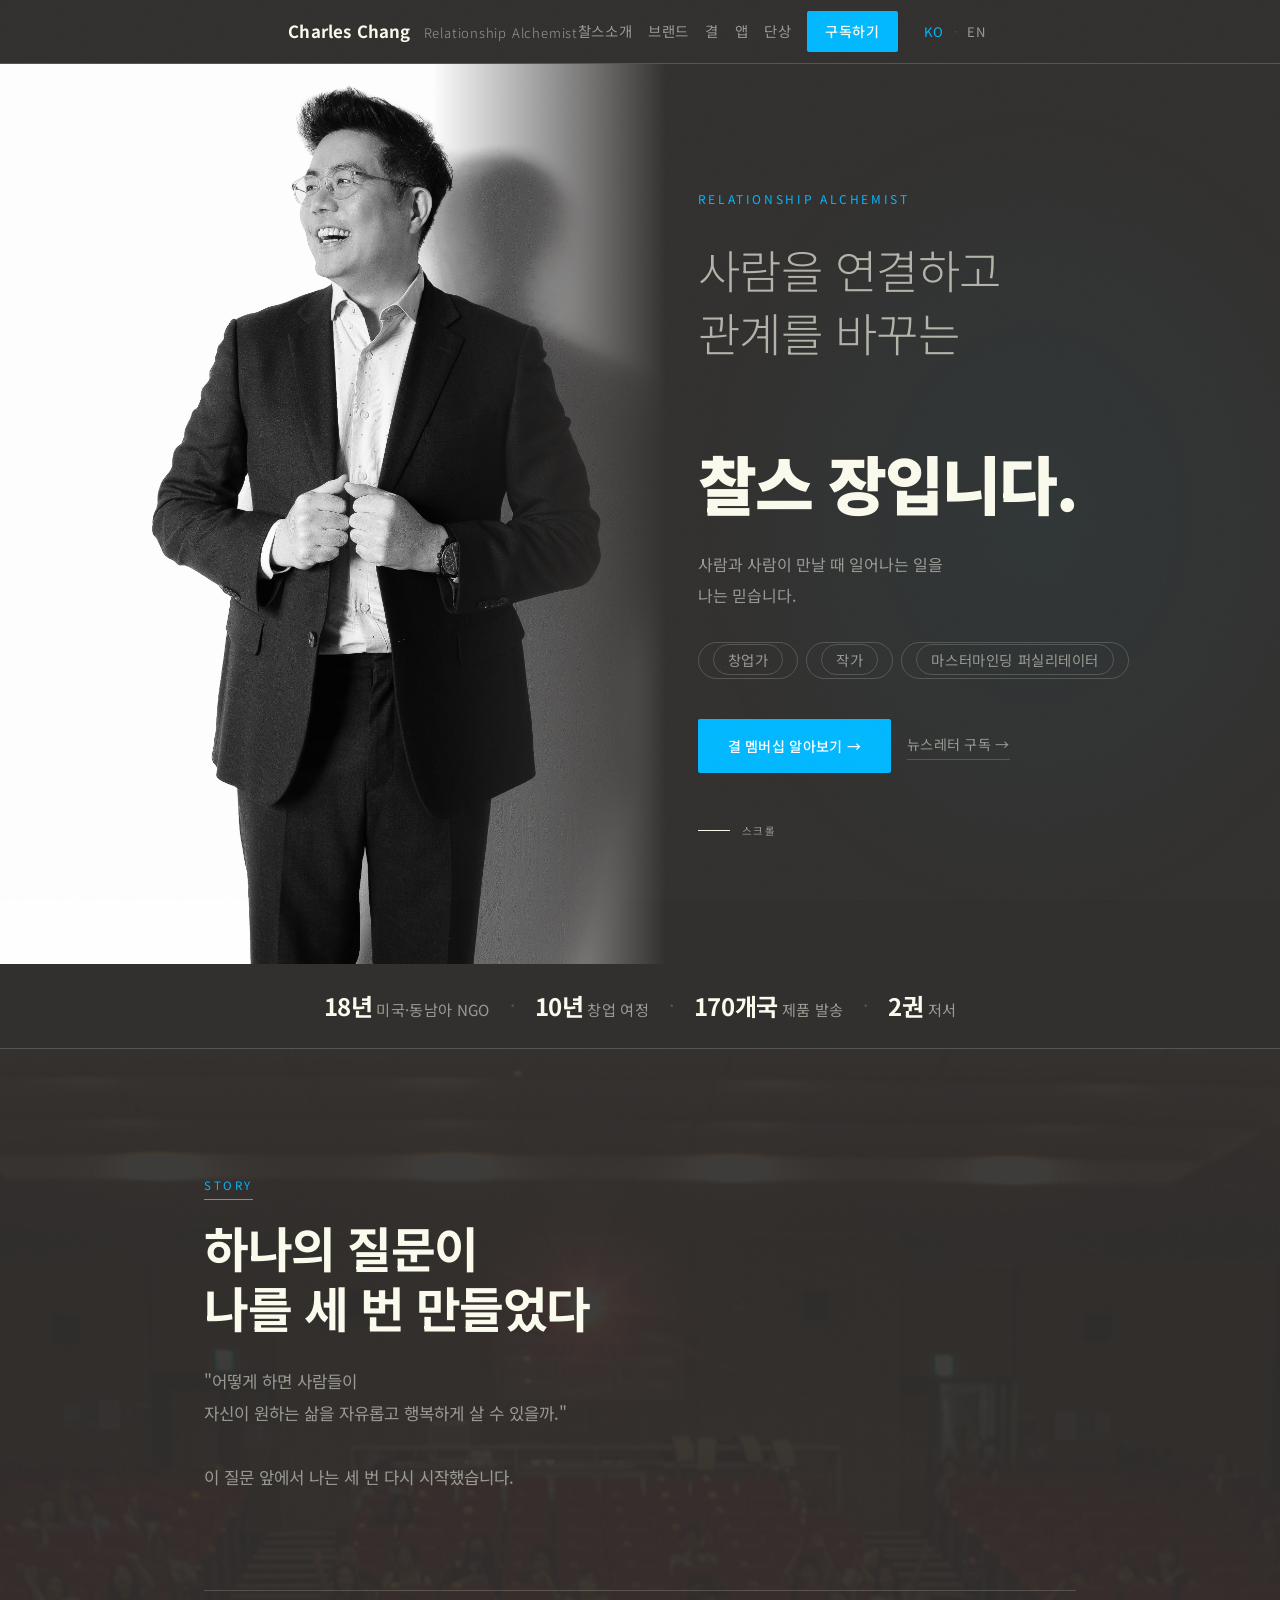
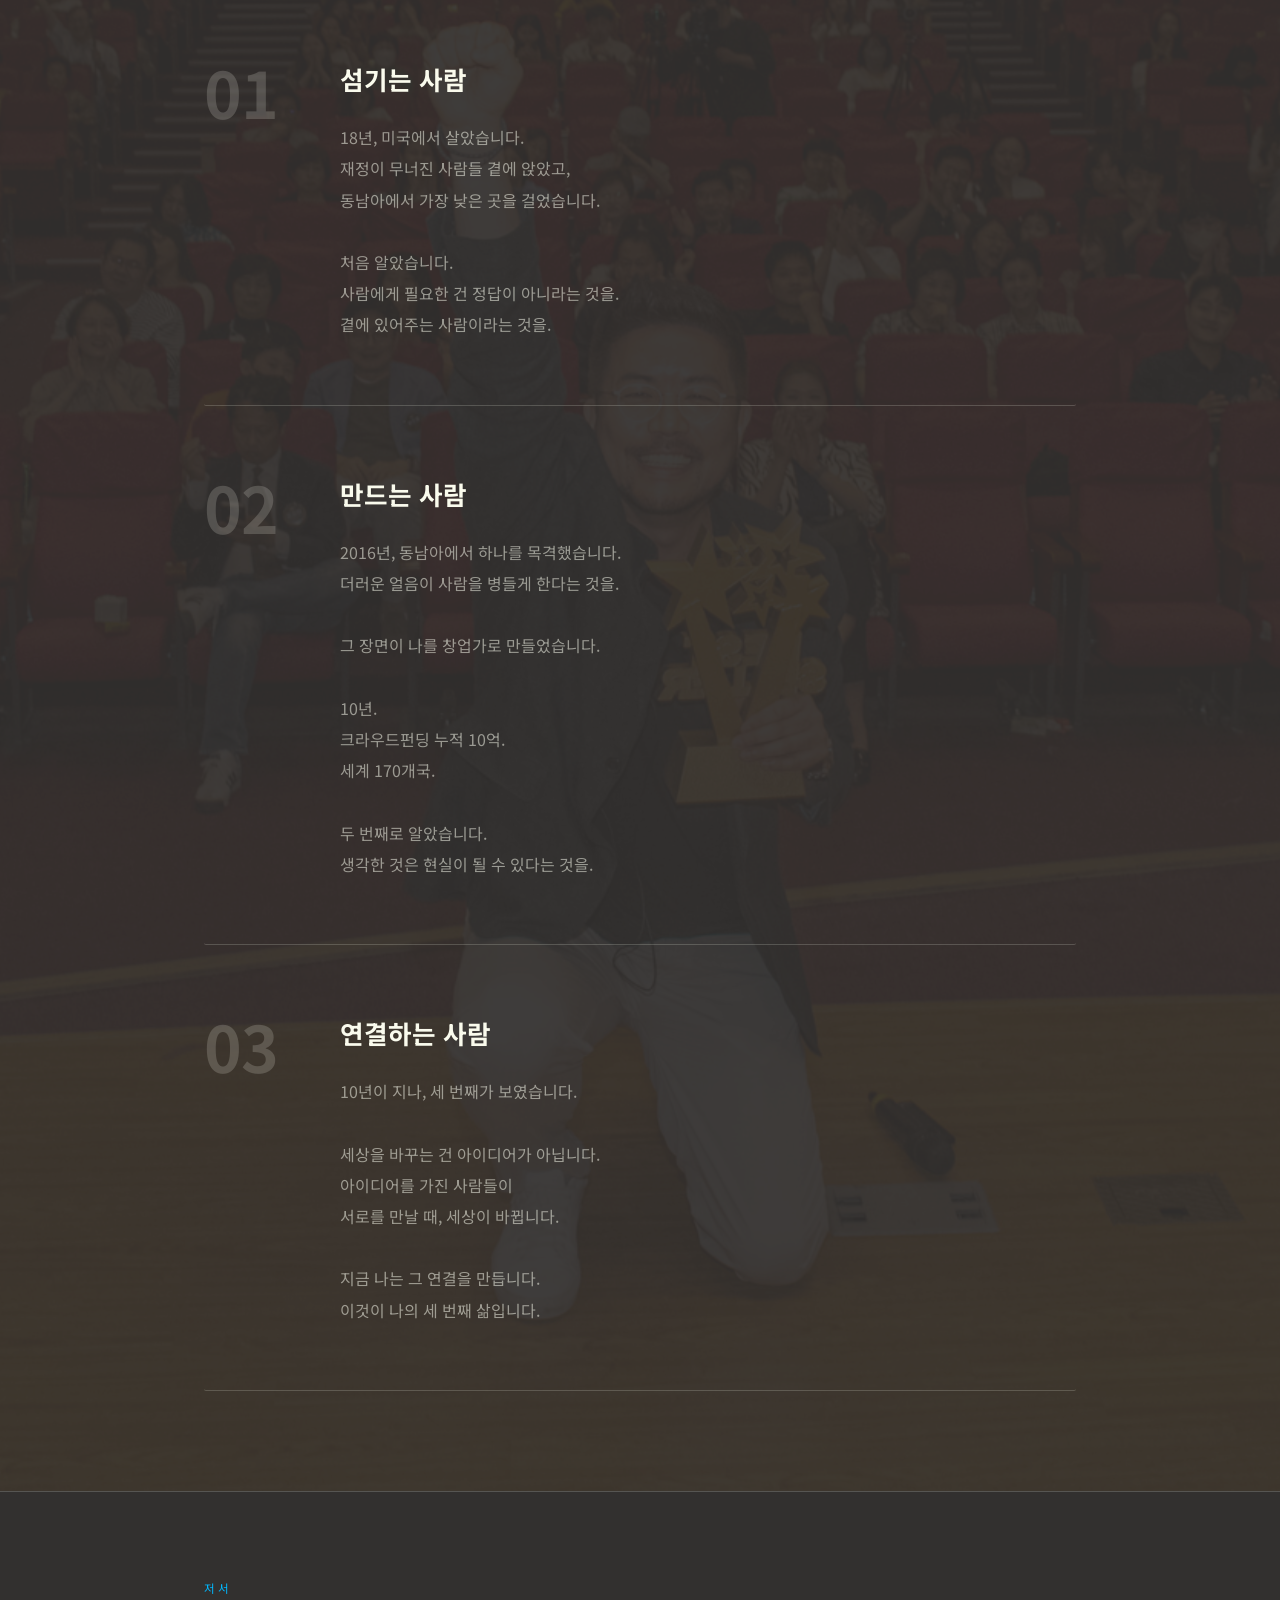
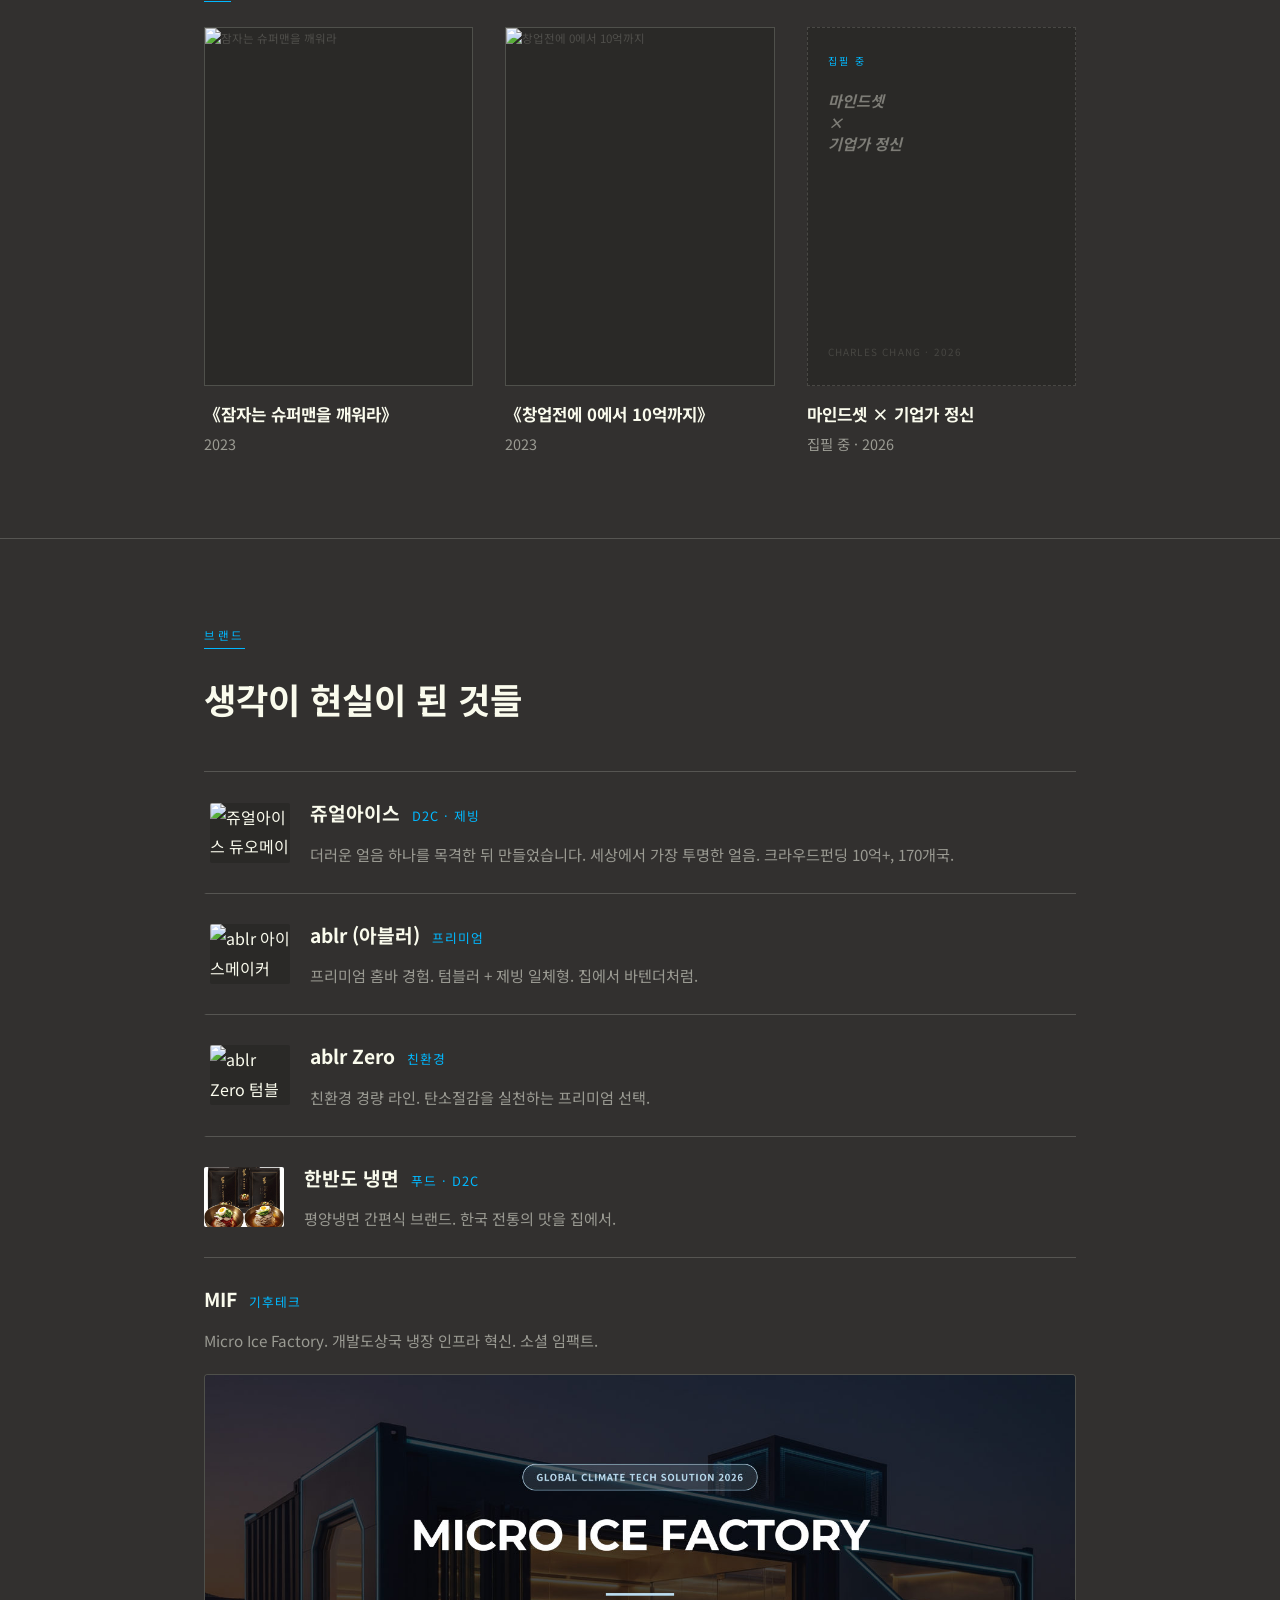
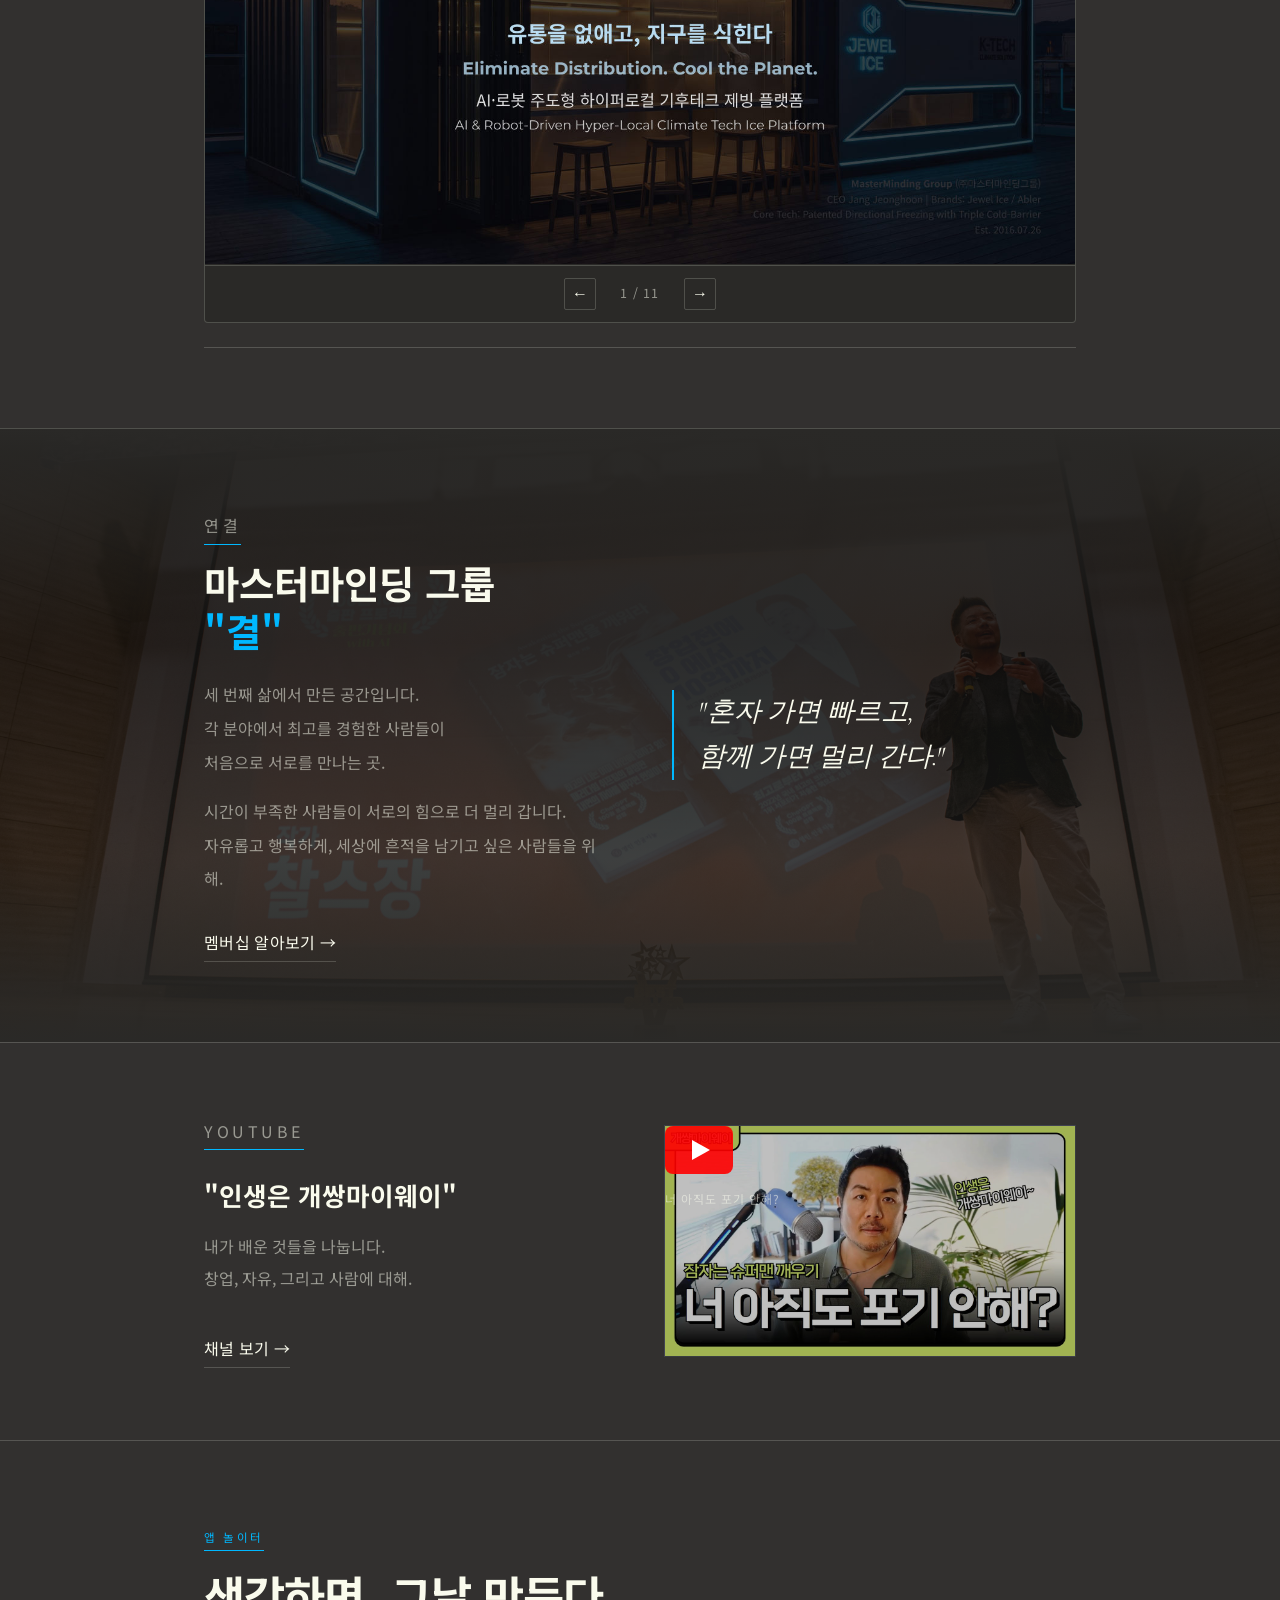
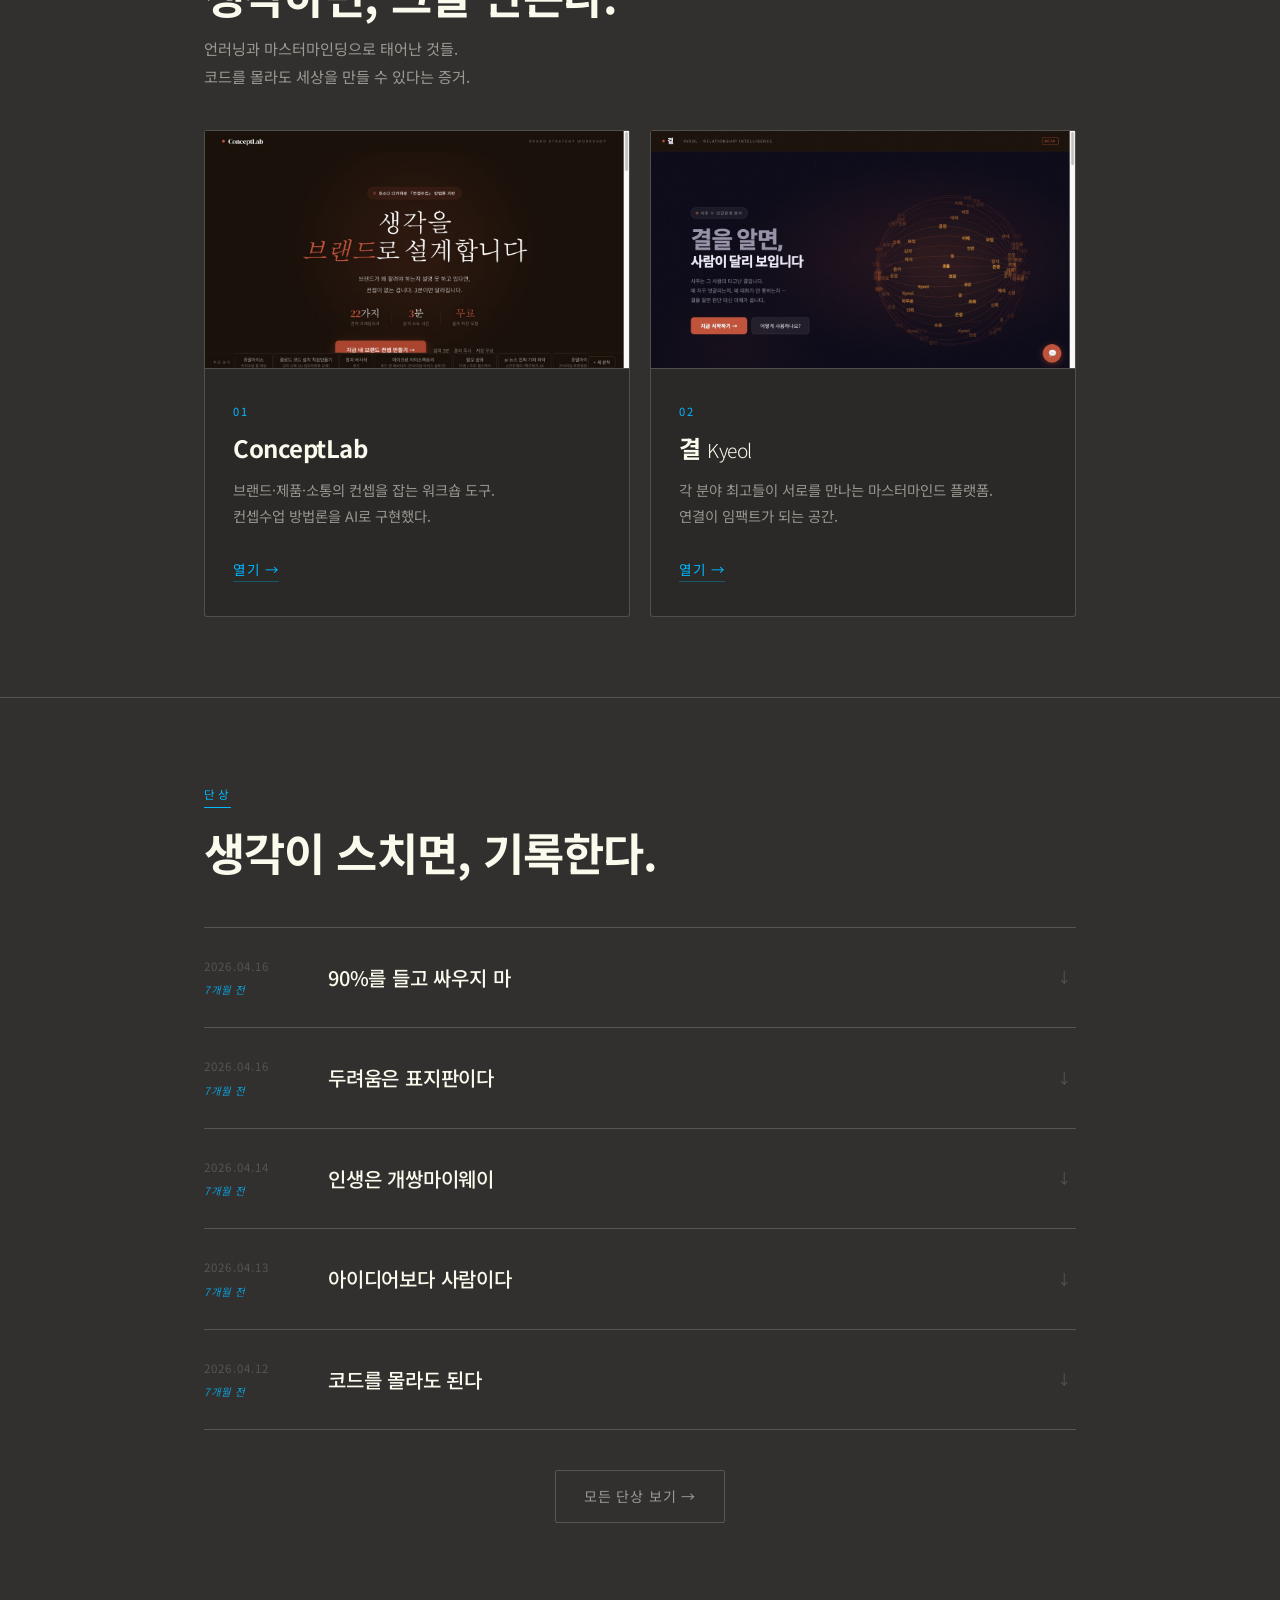
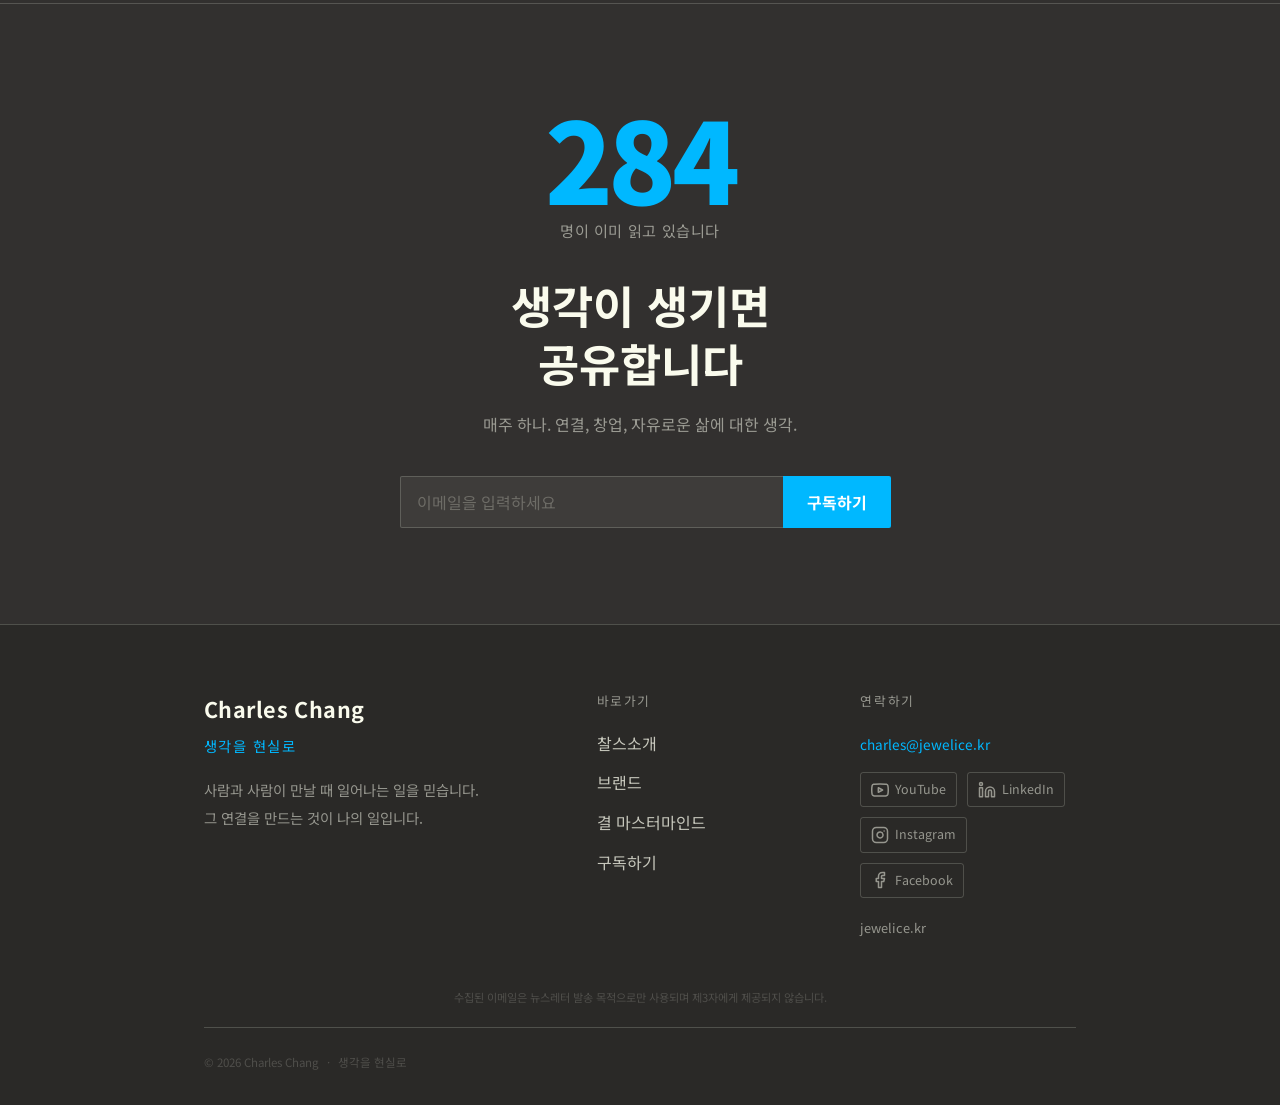
==== index.html @ 133b1e37 "YouTube 썸네일 + 284 카운터 강조 + Charles Chang 링크 확인 - YouTube 실제 썸네일 (너 아직도 포기 안해?) + 클릭 연결 - 284 구독자 수 섹" ====
<!DOCTYPE html>
<html lang="ko">
<head>
  <meta charset="UTF-8" />
  <meta name="viewport" content="width=device-width, initial-scale=1.0" />
  <title>Charles Chang — Relationship Alchemist</title>
  <meta name="description" content="최고를 경험한 사람들을 연결합니다. 그 연결이 세상을 바꾸는 임팩트가 됩니다." />
  <meta property="og:title" content="Charles Chang — Relationship Alchemist" />
  <meta property="og:description" content="최고를 경험한 사람들을 연결합니다. 그 연결이 세상을 바꾸는 임팩트가 됩니다." />
  <meta property="og:type" content="website" />
  <meta property="og:url" content="https://charles-page.onrender.com" />
  <meta property="og:image" content="https://charles-page.onrender.com/profile.jpg" />
  <meta name="twitter:card" content="summary_large_image" />
  <meta name="twitter:title" content="Charles Chang — Relationship Alchemist" />
  <meta name="twitter:description" content="최고를 경험한 사람들을 연결합니다. 그 연결이 세상을 바꾸는 임팩트가 됩니다." />
  <link rel="preconnect" href="https://fonts.googleapis.com" />
  <link rel="preconnect" href="https://fonts.gstatic.com" crossorigin />
  <link href="https://fonts.googleapis.com/css2?family=Noto+Sans+KR:wght@100;300;400;500;700;900&family=Cormorant+Garamond:ital,wght@0,300;0,400;0,600;1,300;1,400&display=swap" rel="stylesheet" />
  <link rel="stylesheet" href="style.css?v=23" />
</head>
<body>

<!-- HEADER -->
<header id="top">
  <div class="container">
    <a href="#top" class="site-name">Charles Chang <em>Relationship Alchemist</em></a>
    <nav>
      <a href="#about">찰스소개</a>
      <a href="#brands"><span class="ko">브랜드</span><span class="en">Brands</span></a>
      <a href="#mastermind"><span class="ko">결</span><span class="en">Gyul</span></a>
      <a href="#playground"><span class="ko">앱</span><span class="en">Apps</span></a>
      <a href="#thoughts"><span class="ko">단상</span><span class="en">Thoughts</span></a>
      <a href="#newsletter" class="nav-cta"><span class="ko">구독하기</span><span class="en">Subscribe</span></a>
    </nav>
    <div class="lang-toggle">
      <button class="lang-btn" onclick="setLang('ko')">KO</button>
      <span class="lang-sep">·</span>
      <button class="lang-btn" onclick="setLang('en')">EN</button>
    </div>
    <button class="nav-hamburger" id="navHamburger" aria-label="메뉴" onclick="toggleMobileNav()">
      <span></span><span></span><span></span>
    </button>
  </div>
</header>

<!-- MOBILE NAV -->
<div class="nav-mobile" id="navMobile">
  <a href="#about" onclick="closeMobileNav()"><span class="ko">찰스소개</span><span class="en">About</span></a>
  <a href="#brands" onclick="closeMobileNav()"><span class="ko">브랜드</span><span class="en">Brands</span></a>
  <a href="#mastermind" onclick="closeMobileNav()"><span class="ko">결 마스터마인드</span><span class="en">Gyul</span></a>
  <a href="#playground" onclick="closeMobileNav()"><span class="ko">앱</span><span class="en">Apps</span></a>
  <a href="#thoughts" onclick="closeMobileNav()"><span class="ko">단상</span><span class="en">Thoughts</span></a>
  <a href="#newsletter" onclick="closeMobileNav()" class="nav-mobile-cta"><span class="ko">뉴스레터 구독</span><span class="en">Subscribe</span></a>
</div>

<!-- HERO -->
<section id="hero">
  <div class="hero-inner">

    <div class="hero-photo">
      <img src="profile.jpg" alt="Charles Chang" onerror="this.style.display='none'" />
      <div class="photo-placeholder">
        <div class="monogram">CC</div>
        <span class="monogram-name">Charles Chang</span>
      </div>
    </div>

    <div class="hero-text">
      <div class="hero-text-inner">
        <p class="eyebrow">Relationship Alchemist</p>
        <h1>
          <span class="ko"><span class="h1-light">사람을 연결하고<br>관계를 바꾸는</span><br><strong class="h1-bold">찰스 장입니다.</strong></span>
          <span class="en"><span class="h1-light">Connecting people.<br>Changing lives.</span><br><strong class="h1-bold">I'm Charles Chang.</strong></span>
        </h1>
        <p class="tagline">
          <span class="ko">사람과 사람이 만날 때 일어나는 일을<br>나는 믿습니다.</span>
          <span class="en">I believe in what happens<br>when the right people meet.</span>
        </p>
        <div class="hero-meta">
          <span><span class="ko">창업가</span><span class="en">Entrepreneur</span></span>
          <span><span class="ko">작가</span><span class="en">Author</span></span>
          <span><span class="ko">마스터마인딩 퍼실리테이터</span><span class="en">Mastermind Facilitator</span></span>
        </div>
        <div class="hero-ctas">
          <a href="#" class="btn-cta" onclick="openMembershipModal(event)">
            <span class="ko">결 멤버십 알아보기 →</span>
            <span class="en">Join Gyul →</span>
          </a>
          <a href="#newsletter" class="btn-cta-secondary">
            <span class="ko">뉴스레터 구독 →</span>
            <span class="en">Subscribe →</span>
          </a>
        </div>
        <div class="hero-scroll-hint">
          <span class="scroll-line"></span>
          <span class="scroll-label"><span class="ko">스크롤</span><span class="en">Scroll</span></span>
        </div>
      </div>
    </div>

  </div>
</section>

<!-- STATS BAR -->
<div class="stats-bar">
  <div class="container">
    <div class="stat"><strong><span class="count-num" data-count="18">0</span><span class="ko">년</span><span class="en">yrs</span></strong> <span class="ko">미국·동남아 NGO</span><span class="en">US/SE Asia NGO</span></div>
    <div class="divider-dot">·</div>
    <div class="stat"><strong><span class="count-num" data-count="10">0</span><span class="ko">년</span><span class="en">yrs</span></strong> <span class="ko">창업 여정</span><span class="en">Entrepreneurship</span></div>
    <div class="divider-dot">·</div>
    <div class="stat"><strong><span class="count-num" data-count="170">0</span><span class="ko">개국</span><span class="en"> countries</span></strong> <span class="ko">제품 발송</span><span class="en">shipped</span></div>
    <div class="divider-dot">·</div>
    <div class="stat"><strong><span class="count-num" data-count="2">0</span><span class="ko">권</span><span class="en"> books</span></strong> <span class="ko">저서</span><span class="en">published</span></div>
  </div>
</div>

<!-- ABOUT -->
<section id="about">
  <div class="container">

    <div class="about-intro">
      <p class="section-label">STORY</p>
      <h2>
        <span class="ko">하나의 질문이<br>나를 세 번 만들었다</span>
        <span class="en">One Question<br>Made Me Three Times</span>
      </h2>
      <p class="lead">
        <span class="ko">"어떻게 하면 사람들이<br>자신이 원하는 삶을 자유롭고 행복하게 살 수 있을까."<br><br>이 질문 앞에서 나는 세 번 다시 시작했습니다.</span>
        <span class="en">"How can people live the life they truly want—<br>freely and fully."<br><br>Facing this question, I started over three times.</span>
      </p>
    </div>

    <div class="chapters">

      <div class="chapter-row">
        <div class="chapter-label">01</div>
        <div class="chapter-content">
          <h3><span class="ko">섬기는 사람</span><span class="en">The Servant</span></h3>
          <p>
            <span class="ko">18년, 미국에서 살았습니다.<br>
재정이 무너진 사람들 곁에 앉았고,<br>
동남아에서 가장 낮은 곳을 걸었습니다.<br>
<br>
처음 알았습니다.<br>
사람에게 필요한 건 정답이 아니라는 것을.<br>
곁에 있어주는 사람이라는 것을.</span>
            <span class="en">18 years in America.<br>
I sat with people when their finances collapsed,<br>
and walked the lowest places in Southeast Asia.<br>
<br>
First, I understood—<br>
what people need isn't the right answer.<br>
It's someone who stays.</span>
          </p>
        </div>
      </div>

      <div class="chapter-row">
        <div class="chapter-label">02</div>
        <div class="chapter-content">
          <h3><span class="ko">만드는 사람</span><span class="en">The Builder</span></h3>
          <p>
            <span class="ko">2016년, 동남아에서 하나를 목격했습니다.<br>
더러운 얼음이 사람을 병들게 한다는 것을.<br>
<br>
그 장면이 나를 창업가로 만들었습니다.<br>
<br>
10년.<br>
크라우드펀딩 누적 10억.<br>
세계 170개국.<br>
<br>
두 번째로 알았습니다.<br>
생각한 것은 현실이 될 수 있다는 것을.</span>
            <span class="en">In 2016, I witnessed one thing in Southeast Asia.<br>
Dirty ice was making people sick.<br>
<br>
That moment made me an entrepreneur.<br>
<br>
10 years.<br>
Over 1 billion KRW in crowdfunding.<br>
Products in 170 countries.<br>
<br>
Second, I learned—<br>
what you think can become real.</span>
          </p>
        </div>
      </div>

      <div class="chapter-row">
        <div class="chapter-label">03</div>
        <div class="chapter-content">
          <h3><span class="ko">연결하는 사람</span><span class="en">The Connector</span></h3>
          <p>
            <span class="ko">10년이 지나, 세 번째가 보였습니다.<br>
<br>
세상을 바꾸는 건 아이디어가 아닙니다.<br>
아이디어를 가진 사람들이<br>
서로를 만날 때, 세상이 바뀝니다.<br>
<br>
지금 나는 그 연결을 만듭니다.<br>
이것이 나의 세 번째 삶입니다.</span>
            <span class="en">10 years later, I saw the third thing.<br>
<br>
It's not ideas that change the world.<br>
It's people with ideas—<br>
finding each other—that do.<br>
<br>
Now I build those connections.<br>
This is my third life.</span>
          </p>
        </div>
      </div>

    </div>
  </div>
</section>

<!-- BOOKS -->
<section id="books">
  <div class="container">
    <p class="section-label"><span class="ko">저서</span><span class="en">Books</span></p>
    <div class="books-row">
      <div class="book">
        <a class="book-cover book-cover-img book-link" href="https://product.kyobobook.co.kr/detail/S000202293986" target="_blank" rel="noopener">
          <img src="https://image.yes24.com/goods/118955277/XL" alt="잠자는 슈퍼맨을 깨워라" onerror="this.parentElement.classList.add('img-error')" />
          <div class="book-hover-overlay"><span>교보문고에서 보기 →</span></div>
        </a>
        <div class="book-info">
          <h3>《<span class="ko">잠자는 슈퍼맨을 깨워라</span><span class="en">Awakening the Superman</span>》</h3>
          <p>2023</p>
        </div>
      </div>
      <div class="book">
        <a class="book-cover book-cover-img book-link" href="https://product.kyobobook.co.kr/detail/S000202610449" target="_blank" rel="noopener">
          <img src="https://image.yes24.com/goods/119266727/XL" alt="창업전에 0에서 10억까지" onerror="this.parentElement.classList.add('img-error')" />
          <div class="book-hover-overlay"><span>교보문고에서 보기 →</span></div>
        </a>
        <div class="book-info">
          <h3>《<span class="ko">창업전에 0에서 10억까지</span><span class="en">From Zero to 1 Billion Before Launch</span>》</h3>
          <p>2023</p>
        </div>
      </div>
      <div class="book writing">
        <div class="book-cover book-cover-3">
          <div class="cover-body cover-body-writing">
            <span class="cover-writing-label"><span class="ko">집필 중</span><span class="en">Writing</span></span>
            <p class="cover-title"><span class="ko">마인드셋<br>×<br>기업가 정신</span><span class="en">Mindset<br>×<br>Entrepreneurship</span></p>
            <span class="cover-author">Charles Chang · 2026</span>
          </div>
        </div>
        <div class="book-info">
          <h3><span class="ko">마인드셋 × 기업가 정신</span><span class="en">Mindset × Entrepreneurship</span></h3>
          <p><span class="ko">집필 중 · 2026</span><span class="en">In progress · 2026</span></p>
        </div>
      </div>
    </div>
  </div>
</section>

<!-- BRANDS -->
<section id="brands">
  <div class="container">
    <p class="section-label"><span class="ko">브랜드</span><span class="en">Brands</span></p>
    <h2><span class="ko">생각이 현실이 된 것들</span><span class="en">Ideas Made Real</span></h2>
    <div class="brand-list">

      <a class="brand-item brand-item-link" href="https://jewelice.kr" target="_blank" rel="noopener">
        <div class="brand-thumb">
          <img src="https://jewelice.kr/web/product/medium/202602/6874f582c3a5e30a1131f2cf47c919e6.jpg" alt="쥬얼아이스 듀오메이커" />
        </div>
        <div class="brand-content">
          <div class="brand-header">
            <span class="brand-name"><span class="ko">쥬얼아이스</span><span class="en">JewelIce</span></span>
            <span class="brand-tag">D2C · <span class="ko">제빙</span><span class="en">Ice Maker</span></span>
          </div>
          <p><span class="ko">더러운 얼음 하나를 목격한 뒤 만들었습니다. 세상에서 가장 투명한 얼음. 크라우드펀딩 10억+, 170개국.</span><span class="en">Born from witnessing dirty ice. The world's clearest ice. 1B+ KRW in crowdfunding, 170 countries.</span></p>
        </div>
      </a>

      <a class="brand-item brand-item-link" href="https://jewelice.kr/product/list_thumb.html?cate_no=74" target="_blank" rel="noopener">
        <div class="brand-thumb">
          <img src="https://jewelice.kr/web/product/medium/202602/96c95255e3a9e6d49e6d9798d3b90ed1.jpg" alt="ablr 아이스메이커" />
        </div>
        <div class="brand-content">
          <div class="brand-header">
            <span class="brand-name"><span class="ko">ablr (아블러)</span><span class="en">ablr</span></span>
            <span class="brand-tag"><span class="ko">프리미엄</span><span class="en">Premium</span></span>
          </div>
          <p><span class="ko">프리미엄 홈바 경험. 텀블러 + 제빙 일체형. 집에서 바텐더처럼.</span><span class="en">Premium home bar experience. Tumbler + ice maker in one. Like a bartender at home.</span></p>
        </div>
      </a>

      <a class="brand-item brand-item-link" href="https://jewelice.kr/product/list_thumb.html?cate_no=70" target="_blank" rel="noopener">
        <div class="brand-thumb">
          <img src="https://jewelice.kr/web/product/medium/202602/7cce638ba474c45755fac89ca0a4b9bc.jpg" alt="ablr Zero 텀블러" />
        </div>
        <div class="brand-content">
          <div class="brand-header">
            <span class="brand-name">ablr Zero</span>
            <span class="brand-tag"><span class="ko">친환경</span><span class="en">Eco</span></span>
          </div>
          <p><span class="ko">친환경 경량 라인. 탄소절감을 실천하는 프리미엄 선택.</span><span class="en">Eco-friendly lightweight line. A premium choice that reduces carbon footprint.</span></p>
        </div>
      </a>

      <div class="brand-item">
        <div class="brand-thumb">
          <img src="naengmyeon.jpg" alt="한반도 냉면" />
        </div>
        <div class="brand-content">
          <div class="brand-header">
            <span class="brand-name"><span class="ko">한반도 냉면</span><span class="en">Hanban-do Naengmyeon</span></span>
            <span class="brand-tag"><span class="ko">푸드 · D2C</span><span class="en">Food · D2C</span></span>
          </div>
          <p><span class="ko">평양냉면 간편식 브랜드. 한국 전통의 맛을 집에서.</span><span class="en">Pyongyang cold noodle meal kit brand. Traditional Korean taste, at home.</span></p>
        </div>
      </div>

      <div class="brand-item brand-item-mif">
        <div class="brand-content">
          <div class="brand-header">
            <span class="brand-name">MIF</span>
            <span class="brand-tag"><span class="ko">기후테크</span><span class="en">Climate Tech</span></span>
          </div>
          <p><span class="ko">Micro Ice Factory. 개발도상국 냉장 인프라 혁신. 소셜 임팩트.</span><span class="en">Micro Ice Factory. Revolutionizing cold chain infrastructure in developing countries. Social impact.</span></p>
        </div>
        <div class="mif-deck">
          <div class="mif-deck-track" id="mifTrack">
            <img src="mif-slides/slide-01.jpg" class="mif-deck-slide" alt="MIF 슬라이드 1" loading="eager" />
            <img src="mif-slides/slide-02.jpg" class="mif-deck-slide" alt="MIF 슬라이드 2" loading="lazy" />
            <img src="mif-slides/slide-03.jpg" class="mif-deck-slide" alt="MIF 슬라이드 3" loading="lazy" />
            <img src="mif-slides/slide-04.jpg" class="mif-deck-slide" alt="MIF 슬라이드 4" loading="lazy" />
            <img src="mif-slides/slide-05.jpg" class="mif-deck-slide" alt="MIF 슬라이드 5" loading="lazy" />
            <img src="mif-slides/slide-06.jpg" class="mif-deck-slide" alt="MIF 슬라이드 6" loading="lazy" />
            <img src="mif-slides/slide-07.jpg" class="mif-deck-slide" alt="MIF 슬라이드 7" loading="lazy" />
            <img src="mif-slides/slide-08.jpg" class="mif-deck-slide" alt="MIF 슬라이드 8" loading="lazy" />
            <img src="mif-slides/slide-09.jpg" class="mif-deck-slide" alt="MIF 슬라이드 9" loading="lazy" />
            <img src="mif-slides/slide-10.jpg" class="mif-deck-slide" alt="MIF 슬라이드 10" loading="lazy" />
            <img src="mif-slides/slide-11.jpg" class="mif-deck-slide" alt="MIF 슬라이드 11" loading="lazy" />
          </div>
          <div class="mif-deck-nav">
            <button class="mif-btn" id="mifPrevBtn" onclick="mifPrev()">&#8592;</button>
            <span class="mif-deck-count" id="mifCount">1 / 11</span>
            <button class="mif-btn" id="mifNextBtn" onclick="mifNext()">&#8594;</button>
          </div>
        </div>
      </div>

    </div>
  </div>
</section>

<!-- MASTERMIND -->
<section id="mastermind">
  <div class="container">
    <div class="mastermind-inner">
      <div class="mastermind-text">
        <p class="section-label"><span class="ko">연결</span><span class="en">Connection</span></p>
        <h2><span class="ko">마스터마인딩 그룹<br><em>"결"</em></span><span class="en">Mastermind Group<br><em>"Gyul"</em></span></h2>
        <p>
          <span class="ko">세 번째 삶에서 만든 공간입니다.<br>각 분야에서 최고를 경험한 사람들이<br>처음으로 서로를 만나는 곳.</span>
          <span class="en">This is what I built in my third life.<br>A space where people who've reached the top of their field<br>meet each other for the first time.</span>
        </p>
        <p>
          <span class="ko">시간이 부족한 사람들이 서로의 힘으로 더 멀리 갑니다.<br>자유롭고 행복하게, 세상에 흔적을 남기고 싶은 사람들을 위해.</span>
          <span class="en">People with limited time go further through each other.<br>For those who want to live freely, happily, and leave their mark.</span>
        </p>
        <a href="#" class="btn-outline" onclick="openMembershipModal(event)">
          <span class="ko">멤버십 알아보기 →</span>
          <span class="en">Learn About Membership →</span>
        </a>
      </div>
      <div class="mastermind-quote">
        <blockquote>
          <span class="ko">"혼자 가면 빠르고,<br>함께 가면 멀리 간다."</span>
          <span class="en">"Go alone and go fast.<br>Go together and go far."</span>
        </blockquote>
      </div>
    </div>
  </div>
</section>

<!-- YOUTUBE -->
<section id="youtube">
  <div class="container">
    <div class="youtube-row">
      <div>
        <p class="section-label">YouTube</p>
        <h3><span class="ko">"인생은 개쌍마이웨이"</span><span class="en">"Life on My Own Terms"</span></h3>
        <p><span class="ko">내가 배운 것들을 나눕니다.<br>창업, 자유, 그리고 사람에 대해.</span><span class="en">I share what I've learned.<br>About building, freedom, and people.</span></p>
        <a href="https://www.youtube.com/@%EC%9D%B8%EC%83%9D%EC%9D%80%EA%B0%9C%EC%8C%8D%EB%A7%88%EC%9D%B4%EC%9B%A8%EC%9D%B4/shorts" target="_blank" rel="noopener" class="btn-outline">
          <span class="ko">채널 보기 →</span>
          <span class="en">View Channel →</span>
        </a>
      </div>
      <a class="youtube-thumb youtube-thumb-link" href="https://www.youtube.com/watch?v=7c5GBVy__vA" target="_blank" rel="noopener">
        <img src="yt-thumb.jpg" alt="너 아직도 포기 안해?" class="yt-thumb-img" />
        <div class="yt-play-btn">
          <svg viewBox="0 0 68 48" width="68" height="48" fill="none" xmlns="http://www.w3.org/2000/svg">
            <rect width="68" height="48" rx="8" fill="#FF0000" opacity="0.9"/>
            <path d="M45 24L27 34V14L45 24Z" fill="white"/>
          </svg>
        </div>
        <span class="yt-label"><span class="ko">너 아직도 포기 안해?</span><span class="en">Will You Give Up Already?</span></span>
      </a>
    </div>
  </div>
</section>

<!-- PLAYGROUND -->
<section id="playground">
  <div class="container">
    <p class="section-label"><span class="ko">앱 놀이터</span><span class="en">Playground</span></p>
    <h2 class="playground-title">
      <span class="ko">생각하면, 그날 만든다.</span>
      <span class="en">I think it. I build it. Same day.</span>
    </h2>
    <p class="playground-desc">
      <span class="ko">언러닝과 마스터마인딩으로 태어난 것들.<br>코드를 몰라도 세상을 만들 수 있다는 증거.</span>
      <span class="en">Things born from unlearning and masterminding.<br>Proof that you don't need to know code to build the world.</span>
    </p>
    <div class="app-grid">
      <a href="https://conceptlab.onrender.com" target="_blank" rel="noopener" class="app-card">
        <div class="app-preview">
          <img src="app-conceptlab.jpg" alt="ConceptLab 미리보기" />
          <div class="app-preview-overlay"><span class="ko">열어보기 →</span><span class="en">Open →</span></div>
        </div>
        <div class="app-card-inner">
          <span class="app-num">01</span>
          <h3 class="app-name">ConceptLab</h3>
          <p class="app-desc">
            <span class="ko">브랜드·제품·소통의 컨셉을 잡는 워크숍 도구.<br>컨셉수업 방법론을 AI로 구현했다.</span>
            <span class="en">A workshop tool for finding brand, product, and communication concepts.<br>The ConceptClass methodology, powered by AI.</span>
          </p>
          <span class="app-link"><span class="ko">열기 →</span><span class="en">Open →</span></span>
        </div>
      </a>
      <a href="https://kyeol.onrender.com" target="_blank" rel="noopener" class="app-card">
        <div class="app-preview">
          <img src="app-kyeol.jpg" alt="결 Kyeol 미리보기" />
          <div class="app-preview-overlay"><span class="ko">열어보기 →</span><span class="en">Open →</span></div>
        </div>
        <div class="app-card-inner">
          <span class="app-num">02</span>
          <h3 class="app-name">결 <span style="font-weight:300;font-size:0.8em;">Kyeol</span></h3>
          <p class="app-desc">
            <span class="ko">각 분야 최고들이 서로를 만나는 마스터마인드 플랫폼.<br>연결이 임팩트가 되는 공간.</span>
            <span class="en">A mastermind platform where top people from different fields meet.<br>Where connection becomes impact.</span>
          </p>
          <span class="app-link"><span class="ko">열기 →</span><span class="en">Open →</span></span>
        </div>
      </a>
    </div>
  </div>
</section>

<!-- THOUGHTS -->
<section id="thoughts">
  <div class="container">
    <p class="section-label"><span class="ko">단상</span><span class="en">Fragments</span></p>
    <h2 class="thoughts-title">
      <span class="ko">생각이 스치면, 기록한다.</span>
      <span class="en">When a thought passes, I write it down.</span>
    </h2>
    <div class="thoughts-list" id="thoughtsList"></div>
    <div class="thoughts-more">
      <a href="thoughts.html" class="thoughts-more-btn">
        <span class="ko">모든 단상 보기 →</span>
        <span class="en">View All Fragments →</span>
      </a>
    </div>
  </div>
</section>

<!-- 단상 쓰기 패널 -->
<div id="thoughtWritePanel" class="write-panel">
  <div class="write-panel-inner">
    <button class="write-panel-close" onclick="closeWritePanel()">&times;</button>
    <p class="modal-label">단상 쓰기</p>
    <form class="write-form" onsubmit="submitThought(event)">
      <input type="text" id="wTitleKo" placeholder="제목 (한국어)" required />
      <input type="text" id="wTitleEn" placeholder="Title (English)" />
      <textarea id="wBodyKo" placeholder="내용 (한국어)" rows="5" required></textarea>
      <textarea id="wBodyEn" placeholder="Content (English)" rows="5"></textarea>
      <button type="submit" class="modal-submit">올리기</button>
    </form>
  </div>
</div>

<!-- NEWSLETTER -->
<section id="newsletter">
  <div class="container">
    <div class="newsletter-inner">
      <div class="sub-counter-block">
        <span class="sub-counter-num"><span class="count-num" data-count="284">0</span></span>
        <span class="sub-counter-label"><span class="ko">명이 이미 읽고 있습니다</span><span class="en">people already reading</span></span>
      </div>
      <h2>
        <span class="ko">생각이 생기면<br>공유합니다</span>
        <span class="en">When I Think,<br>I Share</span>
      </h2>
      <p>
        <span class="ko">매주 하나. 연결, 창업, 자유로운 삶에 대한 생각.</span>
        <span class="en">Once a week. Thoughts on connection, building, and living free.</span>
      </p>
      <form class="sub-form" onsubmit="handleSubscribe(event)">
        <input type="email" placeholder="이메일을 입력하세요" data-ko-placeholder="이메일을 입력하세요" data-en-placeholder="Enter your email" required />
        <button type="submit"><span class="ko">구독하기</span><span class="en">Subscribe</span></button>
      </form>
    </div>
  </div>
</section>

<!-- FOOTER -->
<footer>
  <div class="container">
    <div class="footer-grid">

      <!-- Brand column -->
      <div class="footer-col footer-col--brand">
        <div class="footer-name">Charles Chang</div>
        <div class="footer-tagline">
          <span class="ko">생각을 현실로</span>
          <span class="en">Think Into Real</span>
        </div>
        <p class="footer-desc">
          <span class="ko">사람과 사람이 만날 때 일어나는 일을 믿습니다.<br>그 연결을 만드는 것이 나의 일입니다.</span>
          <span class="en">I believe in what happens when the right people meet.<br>Creating those connections — that's my work.</span>
        </p>
      </div>

      <!-- Quick links column -->
      <div class="footer-col">
        <h4 class="footer-heading">
          <span class="ko">바로가기</span>
          <span class="en">Navigate</span>
        </h4>
        <ul class="footer-nav">
          <li><a href="#about"><span class="ko">찰스소개</span><span class="en">About Charles</span></a></li>
          <li><a href="#brands"><span class="ko">브랜드</span><span class="en">Brands</span></a></li>
          <li><a href="#mastermind"><span class="ko">결 마스터마인드</span><span class="en">Gyul Mastermind</span></a></li>
          <li><a href="#newsletter"><span class="ko">구독하기</span><span class="en">Subscribe</span></a></li>
        </ul>
      </div>

      <!-- Contact column -->
      <div class="footer-col">
        <h4 class="footer-heading">
          <span class="ko">연락하기</span>
          <span class="en">Contact</span>
        </h4>
        <ul class="footer-contact">
          <li>
            <a href="mailto:charles@jewelice.kr" class="footer-email">
              charles@jewelice.kr
            </a>
          </li>
          <li class="footer-socials">
            <a href="https://www.youtube.com/@%EC%9D%B8%EC%83%9D%EC%9D%80%EA%B0%9C%EC%8C%8D%EB%A7%88%EC%9D%B4%EC%9B%A8%EC%9D%B4/shorts" target="_blank" rel="noopener" class="footer-social-btn">
              <svg width="18" height="18" viewBox="0 0 24 24" fill="none" stroke="currentColor" stroke-width="2" stroke-linecap="round" stroke-linejoin="round"><path d="M22.54 6.42a2.78 2.78 0 0 0-1.95-1.96C18.88 4 12 4 12 4s-6.88 0-8.59.46a2.78 2.78 0 0 0-1.95 1.96A29 29 0 0 0 1 12a29 29 0 0 0 .46 5.58A2.78 2.78 0 0 0 3.41 19.54C5.12 20 12 20 12 20s6.88 0 8.59-.46a2.78 2.78 0 0 0 1.95-1.96A29 29 0 0 0 23 12a29 29 0 0 0-.46-5.58z"/><polygon points="9.75 15.02 15.5 12 9.75 8.98 9.75 15.02"/></svg>
              YouTube
            </a>
            <a href="https://www.linkedin.com/in/charles-chang-189353132/" target="_blank" rel="noopener" class="footer-social-btn">
              <svg width="18" height="18" viewBox="0 0 24 24" fill="none" stroke="currentColor" stroke-width="2" stroke-linecap="round" stroke-linejoin="round"><path d="M16 8a6 6 0 0 1 6 6v7h-4v-7a2 2 0 0 0-2-2 2 2 0 0 0-2 2v7h-4v-7a6 6 0 0 1 6-6z"/><rect x="2" y="9" width="4" height="12"/><circle cx="4" cy="4" r="2"/></svg>
              LinkedIn
            </a>
            <a href="https://www.instagram.com/thinkingintoreal/" target="_blank" rel="noopener" class="footer-social-btn">
              <svg width="18" height="18" viewBox="0 0 24 24" fill="none" stroke="currentColor" stroke-width="2" stroke-linecap="round" stroke-linejoin="round"><rect x="2" y="2" width="20" height="20" rx="5" ry="5"/><path d="M16 11.37A4 4 0 1 1 12.63 8 4 4 0 0 1 16 11.37z"/><line x1="17.5" y1="6.5" x2="17.51" y2="6.5"/></svg>
              Instagram
            </a>
            <a href="https://www.facebook.com/charles.chang.146/" target="_blank" rel="noopener" class="footer-social-btn">
              <svg width="18" height="18" viewBox="0 0 24 24" fill="none" stroke="currentColor" stroke-width="2" stroke-linecap="round" stroke-linejoin="round"><path d="M18 2h-3a5 5 0 0 0-5 5v3H7v4h3v8h4v-8h3l1-4h-4V7a1 1 0 0 1 1-1h3z"/></svg>
              Facebook
            </a>
          </li>
          <li>
            <a href="https://jewelice.kr" target="_blank" rel="noopener" class="footer-brand-link">jewelice.kr</a>
          </li>
        </ul>
      </div>

    </div><!-- /footer-grid -->

    <p class="footer-privacy">
      <span class="ko">수집된 이메일은 뉴스레터 발송 목적으로만 사용되며 제3자에게 제공되지 않습니다.</span>
      <span class="en">Your email is used solely for newsletter delivery and is never shared with third parties.</span>
    </p>
    <div class="footer-bottom">
      <span class="footer-copy">© 2026 Charles Chang</span>
      <span class="footer-dot">·</span>
      <span class="footer-copy">
        <span class="ko">생각을 현실로</span>
        <span class="en">Think Into Real</span>
      </span>
    </div>
  </div>
</footer>

<!-- 결 멤버십 모달 -->
<div id="membershipModal" class="modal-overlay" onclick="closeMembershipModal(event)">
  <div class="modal-box">
    <button class="modal-close" onclick="closeMembershipModal()">&times;</button>
    <p class="modal-label"><span class="ko">연결</span><span class="en">Connection</span></p>
    <h2 class="modal-title">
      <span class="ko">결 멤버십 신청</span>
      <span class="en">Apply for Gyul</span>
    </h2>
    <p class="modal-desc">
      <span class="ko">각 분야 최고의 사람들이 처음으로 서로를 만나는 공간.<br>관심 있으시면 이름과 이메일을 남겨주세요.</span>
      <span class="en">A space where top people meet for the first time.<br>Leave your name and email to learn more.</span>
    </p>
    <ul class="modal-details">
      <li><span class="ko">월 1회 정기 모임 · 소규모 10명 이하</span><span class="en">Monthly meeting · Max 10 members</span></li>
      <li><span class="ko">초대제 운영 · 심사 후 참여 확정</span><span class="en">Invite-only · Selection required</span></li>
      <li><span class="ko">각 분야 현역 최고만 참여</span><span class="en">Active top performers only</span></li>
    </ul>
    <form class="modal-form" onsubmit="handleMembershipApply(event)">
      <input type="text" id="memberName" placeholder="이름 / Name" required />
      <input type="email" id="memberEmail" placeholder="이메일 / Email" required />
      <button type="submit" class="modal-submit">
        <span class="ko">신청하기</span>
        <span class="en">Apply</span>
      </button>
    </form>
    <p class="modal-privacy">
      <span class="ko">이메일은 결 모임 안내 외 다른 용도로 사용하지 않습니다.</span>
      <span class="en">Your email will only be used for Gyul membership updates.</span>
    </p>
  </div>
</div>

<script src="script.js?v=10"></script>
<script>
// MIF 슬라이드쇼
var mifCurrent = 0;
var mifTotal = 11;
function mifGoTo(n) {
  mifCurrent = (n + mifTotal) % mifTotal;
  document.getElementById('mifTrack').style.transform = 'translateX(-' + (mifCurrent * 100) + '%)';
  document.getElementById('mifCount').textContent = (mifCurrent + 1) + ' / ' + mifTotal;
  document.getElementById('mifPrevBtn').style.opacity = mifCurrent === 0 ? '0.3' : '1';
  document.getElementById('mifNextBtn').style.opacity = mifCurrent === mifTotal - 1 ? '0.3' : '1';
}
function mifPrev() { mifGoTo(mifCurrent - 1); }
function mifNext() { mifGoTo(mifCurrent + 1); }
// 키보드 & 터치 지원
document.addEventListener('keydown', function(e) {
  var deck = document.querySelector('.mif-deck');
  if (!deck) return;
  if (e.key === 'ArrowLeft') mifPrev();
  if (e.key === 'ArrowRight') mifNext();
});
(function() {
  var startX = 0;
  var track = document.getElementById('mifTrack');
  if (!track) return;
  track.addEventListener('touchstart', function(e) { startX = e.touches[0].clientX; }, {passive:true});
  track.addEventListener('touchend', function(e) {
    var dx = e.changedTouches[0].clientX - startX;
    if (Math.abs(dx) > 40) { dx < 0 ? mifNext() : mifPrev(); }
  }, {passive:true});
})();

function toggleMobileNav() {
  const nav = document.getElementById('navMobile');
  const btn = document.getElementById('navHamburger');
  nav.classList.toggle('open');
  btn.classList.toggle('open');
}
function closeMobileNav() {
  document.getElementById('navMobile').classList.remove('open');
  document.getElementById('navHamburger').classList.remove('open');
}
document.addEventListener('click', function(e) {
  const nav = document.getElementById('navMobile');
  const btn = document.getElementById('navHamburger');
  if (nav.classList.contains('open') && !nav.contains(e.target) && !btn.contains(e.target)) {
    closeMobileNav();
  }
});
</script>
</body>
</html>
---- style.css ----
/* ===== RESET & BASE ===== */
*, *::before, *::after { box-sizing: border-box; margin: 0; padding: 0; }
html { scroll-behavior: smooth; }

:root {
  --bg: #32302f;
  --bg-alt: #2a2927;
  --text: #fafbed;
  --muted: rgba(250,251,237,0.52);
  --faint: rgba(250,251,237,0.18);
  --accent: #00B8FF;
  --display: 'Noto Sans KR', -apple-system, sans-serif;
  --body: 'Noto Sans KR', -apple-system, sans-serif;
  --accent-serif: 'Cormorant Garamond', Georgia, serif;
  --max: 920px;
}

body {
  background: var(--bg);
  color: var(--text);
  font-family: var(--body);
  font-size: 16px;
  line-height: 1.85;
}

.container {
  max-width: var(--max);
  margin: 0 auto;
  padding: 0 24px;
}

a { color: inherit; text-decoration: none; }
img { display: block; width: 100%; height: 100%; object-fit: cover; }

/* ===== HEADER ===== */
header {
  position: sticky;
  top: 0;
  z-index: 100;
  background: var(--bg);
  border-bottom: 1px solid var(--faint);
  height: 64px;
  display: flex;
  align-items: center;
}
header .container {
  display: flex;
  justify-content: space-between;
  align-items: center;
}
.site-name {
  font-family: var(--display);
  font-size: 1.05rem;
  font-weight: 700;
  letter-spacing: 0.01em;
}
.site-name em {
  font-style: normal;
  font-weight: 300;
  font-size: 0.82rem;
  color: var(--muted);
  margin-left: 8px;
  letter-spacing: 0.06em;
}
/* ===== LANG TOGGLE ===== */
html[lang="ko"] .en { display: none; }
html[lang="en"] .ko { display: none; }

.lang-toggle {
  display: flex;
  align-items: center;
  gap: 4px;
  margin-left: 20px;
}
.lang-btn {
  background: none;
  border: none;
  font-size: 0.82rem;
  letter-spacing: 0.08em;
  color: var(--muted);
  cursor: pointer;
  font-family: var(--body);
  font-weight: 400;
  padding: 4px 6px;
  border-radius: 2px;
  transition: color 0.2s;
}
.lang-btn:hover { color: var(--text); }
html[lang="ko"] .lang-btn[data-active="ko"],
html[lang="en"] .lang-btn[data-active="en"] { color: var(--accent); }
.lang-sep { color: var(--faint); font-size: 0.7rem; }

nav { display: flex; align-items: center; gap: 16px; }
nav a {
  font-family: var(--body);
  font-size: 0.9rem;
  font-weight: 400;
  color: var(--muted);
  letter-spacing: 0.04em;
  transition: color 0.2s;
}
nav a:hover { color: var(--text); }
.nav-cta {
  font-family: var(--body) !important;
  background: var(--accent);
  color: #fff !important;
  padding: 7px 18px;
  border-radius: 2px;
  font-size: 0.88rem !important;
  font-weight: 500 !important;
  transition: background 0.2s !important;
}
.nav-cta:hover { background: #009fe0 !important; }

/* ===== HERO ===== */
#hero {
  padding: 0;
  border-bottom: none;
  overflow: hidden;
  position: relative;
}
.hero-inner {
  display: grid;
  grid-template-columns: 52vw 1fr;
  min-height: 100vh;
  gap: 0;
}

/* 사진 영역 — 풀 블리드 */
.hero-photo {
  position: relative;
  height: 100vh;
  overflow: hidden;
  background: var(--bg-alt);
}
.hero-photo img {
  position: absolute;
  inset: 0;
  width: 100%;
  height: 100%;
  object-fit: cover;
  object-position: top center;
  z-index: 2;
  image-rendering: -webkit-optimize-contrast;
  image-rendering: high-quality;
}
.photo-placeholder {
  position: absolute;
  inset: 0;
  display: flex;
  flex-direction: column;
  align-items: center;
  justify-content: center;
  background: linear-gradient(160deg, #1e1d1c 0%, #2a2927 60%, #1a2830 100%);
  gap: 16px;
  z-index: 1;
}
.monogram {
  font-family: var(--display);
  font-size: 5rem;
  font-weight: 700;
  color: transparent;
  -webkit-text-stroke: 1px rgba(0,184,255,0.5);
  letter-spacing: 0.08em;
  line-height: 1;
}
.monogram-name {
  font-size: 0.72rem;
  letter-spacing: 0.28em;
  text-transform: uppercase;
  color: var(--muted);
}
/* 오른쪽 페이드만 */
.hero-photo::after {
  content: '';
  position: absolute;
  inset: 0;
  z-index: 3;
  background: linear-gradient(to right, transparent 65%, var(--bg) 100%);
  pointer-events: none;
}

/* 텍스트 영역 */
.hero-text {
  display: flex;
  align-items: center;
  padding: 0 56px 0 32px;
  min-height: 100vh;
}
.hero-text-inner {
  max-width: 440px;
}
.eyebrow {
  font-family: var(--body);
  font-size: 0.75rem;
  letter-spacing: 0.22em;
  text-transform: uppercase;
  color: var(--accent);
  margin-bottom: 28px;
  display: block;
}
.hero-text h1 {
  font-family: var(--display);
  font-size: clamp(2.6rem, 5vw, 5rem);
  font-style: normal;
  font-weight: 300;
  line-height: 1.25;
  letter-spacing: -0.02em;
  color: var(--text);
  margin-bottom: 32px;
}
.hero-text h1 .h1-light {
  font-weight: 300;
  color: rgba(250,251,237,0.65);
  font-size: 0.72em;
  letter-spacing: -0.01em;
  line-height: 1.35;
  display: block;
  margin-bottom: 4px;
}
.hero-text h1 .h1-bold {
  font-weight: 900;
  color: var(--text);
  font-size: 1em;
  letter-spacing: -0.03em;
  line-height: 1.1;
  display: block;
  white-space: nowrap;
}
.tagline {
  font-family: var(--body);
  font-size: 1rem;
  color: var(--muted);
  line-height: 1.9;
  margin-bottom: 32px;
}
.hero-meta {
  display: flex;
  flex-wrap: wrap;
  gap: 8px;
  margin-bottom: 40px;
}
.hero-meta span {
  font-family: var(--display);
  font-size: 0.9rem;
  letter-spacing: 0.04em;
  color: var(--muted);
  border: 1px solid var(--faint);
  padding: 4px 14px;
  border-radius: 20px;
}
.btn-cta {
  display: inline-block;
  background: var(--accent);
  color: #fff;
  font-size: 0.88rem;
  font-weight: 500;
  padding: 14px 30px;
  border-radius: 2px;
  letter-spacing: 0.02em;
  transition: background 0.2s;
  margin-bottom: 48px;
}
.btn-cta:hover { background: #009fe0; }

/* 스크롤 힌트 */
.hero-scroll-hint {
  display: flex;
  align-items: center;
  gap: 12px;
  opacity: 0.4;
}
.scroll-line {
  display: block;
  width: 32px;
  height: 1px;
  background: var(--text);
  animation: scrollPulse 2s ease-in-out infinite;
}
@keyframes scrollPulse {
  0%, 100% { width: 32px; opacity: 0.4; }
  50%       { width: 48px; opacity: 1; }
}
.scroll-label {
  font-size: 0.65rem;
  letter-spacing: 0.18em;
  text-transform: uppercase;
  color: var(--muted);
}

/* ===== STATS BAR ===== */
.stats-bar {
  border-bottom: 1px solid var(--faint);
  padding: 20px 0;
}
.stats-bar .container {
  display: flex;
  align-items: center;
  justify-content: center;
  gap: 20px;
  flex-wrap: wrap;
}
.stat {
  font-family: var(--display);
  font-size: 0.95rem;
  color: var(--muted);
  letter-spacing: 0.02em;
}
.stat strong {
  font-family: var(--display);
  color: var(--text);
  font-weight: 700;
  font-size: 1.5rem;
  letter-spacing: -0.02em;
}
.divider-dot { color: var(--faint); font-size: 1.2rem; }

/* ===== SECTION LABEL ===== */
.section-label {
  font-family: var(--body);
  font-size: 0.72rem;
  letter-spacing: 0.22em;
  text-transform: uppercase;
  color: var(--accent);
  margin-bottom: 20px;
  display: block;
}

/* ===== ABOUT ===== */
#about {
  padding: 120px 0 100px;
  position: relative;
}
#about::before {
  content: '';
  position: absolute;
  inset: 0;
  background-image: url('bg-audience.jpg');
  background-size: cover;
  background-position: center 30%;
  opacity: 0.06;
  z-index: 0;
  pointer-events: none;
}
#about .container { position: relative; z-index: 1; }
.about-intro {
  max-width: 600px;
  margin-bottom: 96px;
}
.about-intro h2 {
  font-family: var(--display);
  font-size: clamp(2rem, 3.8vw, 3.2rem);
  font-style: normal;
  font-weight: 700;
  line-height: 1.25;
  letter-spacing: -0.03em;
  color: var(--text);
  margin-bottom: 28px;
}
.lead {
  font-family: var(--body);
  font-size: 1.05rem;
  color: var(--muted);
  line-height: 1.9;
  font-style: normal;
}
.chapters { border-top: 1px solid var(--faint); }
.chapter-row {
  display: grid;
  grid-template-columns: 96px 1fr;
  gap: 40px;
  padding: 64px 0;
  border-bottom: 1px solid var(--faint);
}
.chapter-label {
  font-family: var(--display);
  font-size: 4rem;
  color: var(--faint);
  font-weight: 700;
  line-height: 1;
  padding-top: 4px;
  transition: color 0.4s;
  letter-spacing: -0.02em;
}
.chapter-row:hover .chapter-label { color: rgba(0,184,255,0.25); }
.chapter-content h3 {
  font-family: var(--display);
  font-size: 1.6rem;
  color: var(--text);
  margin-bottom: 20px;
  font-weight: 700;
  font-style: normal;
}
.chapter-content p {
  font-family: var(--body);
  color: var(--muted);
  font-size: 1rem;
  line-height: 1.95;
  margin: 0;
}

/* ===== BOOKS ===== */
#books {
  padding: 80px 0;
  border-top: 1px solid var(--faint);
}
.books-row {
  display: grid;
  grid-template-columns: repeat(3, 1fr);
  gap: 32px;
  margin-top: 8px;
}
.book { display: flex; flex-direction: column; gap: 16px; }
.book-cover {
  aspect-ratio: 3/4;
  position: relative;
  overflow: hidden;
  display: flex;
}
.cover-spine {
  width: 12px;
  flex-shrink: 0;
  height: 100%;
}
.cover-body {
  flex: 1;
  display: flex;
  flex-direction: column;
  padding: 20px 16px;
  gap: 0;
}
.cover-num {
  font-family: var(--display);
  font-size: 0.65rem;
  letter-spacing: 0.2em;
  opacity: 0.4;
  margin-bottom: 16px;
}
.cover-title {
  font-family: var(--display);
  font-size: 1.05rem;
  font-weight: 700;
  line-height: 1.4;
  color: #fff;
  margin: 0;
  flex: 1;
}
.cover-author {
  font-size: 0.62rem;
  letter-spacing: 0.12em;
  opacity: 0.55;
  margin-top: auto;
  text-transform: uppercase;
}
/* Book cover with real image */
.book-cover-img {
  background: var(--bg-alt);
  border: 1px solid var(--faint);
  overflow: hidden;
}
.book-cover-img img {
  width: 100%;
  height: 100%;
  object-fit: cover;
  display: block;
  position: static;
}
.book-cover-img.img-error {
  display: flex;
  align-items: center;
  justify-content: center;
  font-size: 0.72rem;
  color: var(--faint);
}
.book-link {
  display: block;
  position: relative;
  cursor: pointer;
  text-decoration: none;
}
.book-hover-overlay {
  position: absolute;
  inset: 0;
  background: rgba(0, 0, 0, 0.6);
  display: flex;
  align-items: center;
  justify-content: center;
  opacity: 0;
  transition: opacity 0.2s;
}
.book-hover-overlay span {
  font-size: 0.78rem;
  color: #fff;
  letter-spacing: 0.04em;
  border-bottom: 1px solid rgba(255,255,255,0.4);
  padding-bottom: 2px;
}
.book-link:hover .book-hover-overlay { opacity: 1; }

/* Book 1 — 잠자는 수퍼맨 */
.book-cover-1 {
  background: linear-gradient(160deg, #3d1f06 0%, #6b3311 50%, #8b4513 100%);
  border: none;
}
.book-cover-1 .cover-spine { background: #ff6b2b; }
.book-cover-1 .cover-title { color: #ffe8d6; font-size: 1.1rem; }
.book-cover-1 .cover-num { color: #ff9a6c; opacity: 1; }
.book-cover-1 .cover-author { color: rgba(255,232,214,0.55); }
/* Book 2 — 창업부터 10억 */
.book-cover-2 {
  background: linear-gradient(160deg, #041421 0%, #062840 50%, #0a3d60 100%);
  border: none;
}
.book-cover-2 .cover-spine { background: var(--accent); }
.book-cover-2 .cover-title { color: #d0f0ff; font-size: 1.1rem; }
.book-cover-2 .cover-num { color: var(--accent); opacity: 1; }
.book-cover-2 .cover-author { color: rgba(208,240,255,0.55); }
/* Book 3 — 집필 중 */
.book-cover-3 {
  background: var(--bg-alt);
  border: 1px dashed rgba(250,251,237,0.15);
}
.cover-body-writing {
  align-items: flex-start;
  padding: 24px 20px;
}
.cover-writing-label {
  font-size: 0.62rem;
  letter-spacing: 0.2em;
  text-transform: uppercase;
  color: var(--accent);
  margin-bottom: 20px;
  display: block;
}
.book-cover-3 .cover-title {
  font-size: 0.95rem;
  color: rgba(250,251,237,0.4);
  font-style: italic;
}
.book-cover-3 .cover-author { color: rgba(250,251,237,0.25); }
.book-info h3 {
  font-family: var(--display);
  font-size: 1.05rem;
  font-weight: 700;
  color: var(--text);
  margin-bottom: 4px;
  line-height: 1.5;
}
.book-info p {
  font-family: var(--display);
  font-size: 0.9rem;
  color: var(--muted);
  margin: 0;
}

/* ===== BRANDS ===== */
#brands {
  padding: 80px 0;
  border-top: 1px solid var(--faint);
}
#brands h2 {
  font-family: var(--display);
  font-size: 2.2rem;
  font-weight: 700;
  color: var(--text);
  margin-bottom: 40px;
}
.brand-list { border-top: 1px solid var(--faint); }
.brand-item {
  padding: 24px 0;
  border-bottom: 1px solid var(--faint);
  display: grid;
  grid-template-columns: 80px 1fr;
  gap: 20px;
  align-items: center;
  transition: background 0.2s;
  text-decoration: none;
  color: inherit;
}
.brand-item-link:hover { background: rgba(250,251,237,0.03); }
.brand-item-mif {
  grid-template-columns: 1fr 220px;
  align-items: start;
  gap: 24px;
}
.brand-thumb {
  width: 80px;
  height: 60px;
  overflow: hidden;
  border-radius: 2px;
  background: var(--bg-alt);
  flex-shrink: 0;
}
.brand-thumb img {
  width: 100%;
  height: 100%;
  object-fit: cover;
  display: block;
}
.brand-thumb-text {
  display: flex;
  align-items: center;
  justify-content: center;
  font-size: 1.8rem;
  color: var(--muted);
  font-family: var(--display);
}
.brand-content { min-width: 0; }
.brand-mif-slide {
  position: relative;
  border-radius: 3px;
  overflow: hidden;
  border: 1px solid var(--faint);
  cursor: pointer;
}
.brand-mif-slide img {
  width: 100%;
  display: block;
  aspect-ratio: 16/9;
  object-fit: cover;
  object-position: top left;
}
.mif-slide-overlay {
  position: absolute;
  inset: 0;
  background: rgba(0,0,0,0.5);
  display: flex;
  align-items: center;
  justify-content: center;
  opacity: 0;
  transition: opacity 0.2s;
}
.mif-slide-overlay span {
  font-size: 0.75rem;
  color: #fff;
  letter-spacing: 0.05em;
  border-bottom: 1px solid rgba(255,255,255,0.4);
  padding-bottom: 2px;
}
.brand-mif-slide:hover .mif-slide-overlay { opacity: 1; }
.brand-header {
  display: flex;
  align-items: baseline;
  gap: 12px;
  margin-bottom: 8px;
}
.brand-name {
  font-family: var(--display);
  font-size: 1.2rem;
  color: var(--text);
  font-weight: 700;
}
.brand-tag {
  font-family: var(--display);
  font-size: 0.8rem;
  letter-spacing: 0.08em;
  text-transform: uppercase;
  color: var(--accent);
}
.brand-item p {
  font-family: var(--body);
  color: var(--muted);
  font-size: 0.95rem;
  margin: 0;
  line-height: 1.9;
}

/* ===== MIF 슬라이드쇼 ===== */
.brand-item-mif {
  grid-template-columns: 1fr;
  gap: 20px;
}
.mif-deck {
  width: 100%;
  border-radius: 4px;
  overflow: hidden;
  border: 1px solid var(--faint);
  background: var(--bg-alt);
}
.mif-deck-track {
  display: flex;
  transition: transform 0.4s cubic-bezier(0.16,1,0.3,1);
  will-change: transform;
}
.mif-deck-slide {
  min-width: 100%;
  width: 100%;
  height: auto;
  display: block;
  object-fit: contain;
  aspect-ratio: 16/9;
  background: #111;
}
.mif-deck-nav {
  display: flex;
  align-items: center;
  justify-content: center;
  gap: 20px;
  padding: 12px 0;
  border-top: 1px solid var(--faint);
}
.mif-btn {
  background: none;
  border: 1px solid var(--faint);
  color: var(--text);
  width: 32px;
  height: 32px;
  border-radius: 2px;
  cursor: pointer;
  font-size: 1rem;
  display: flex;
  align-items: center;
  justify-content: center;
  transition: border-color 0.2s, color 0.2s;
  line-height: 1;
}
.mif-btn:hover { border-color: var(--accent); color: var(--accent); }
.mif-deck-count {
  font-family: var(--body);
  font-size: 0.78rem;
  color: var(--muted);
  letter-spacing: 0.1em;
  min-width: 48px;
  text-align: center;
}

/* ===== MASTERMIND ===== */
#mastermind {
  padding: 80px 0;
  border-top: 1px solid var(--faint);
  background: var(--bg-alt);
  position: relative;
}
#mastermind::before {
  content: '';
  position: absolute;
  inset: 0;
  background-image: url('bg-stage.jpg');
  background-size: cover;
  background-position: center 75%;
  opacity: 0.28;
  z-index: 0;
  pointer-events: none;
}
#mastermind::after {
  content: '';
  position: absolute;
  inset: 0;
  background: linear-gradient(
    to bottom,
    var(--bg-alt) 0%,
    rgba(0,0,0,0.55) 35%,
    rgba(0,0,0,0.35) 70%,
    var(--bg-alt) 100%
  );
  z-index: 0;
  pointer-events: none;
}
#mastermind .container { position: relative; z-index: 1; }
.mastermind-inner {
  display: grid;
  grid-template-columns: 1fr 1fr;
  gap: 64px;
  align-items: center;
}
.mastermind-text h2 {
  font-family: var(--display);
  font-size: 2.4rem;
  font-weight: 700;
  color: var(--text);
  margin-bottom: 24px;
  line-height: 1.25;
}
.mastermind-text h2 em {
  font-style: normal;
  color: var(--accent);
}
.mastermind-text p {
  font-family: var(--body);
  color: var(--muted);
  font-size: 1rem;
  margin-bottom: 16px;
  line-height: 2.1;
}
.btn-outline {
  display: inline-block;
  font-family: var(--display);
  margin-top: 16px;
  font-size: 1rem;
  color: var(--text);
  border-bottom: 1px solid var(--faint);
  padding-bottom: 3px;
  letter-spacing: 0.02em;
  transition: border-color 0.2s, color 0.2s;
}
.btn-outline:hover { border-color: var(--accent); color: var(--accent); }
blockquote {
  font-family: var(--accent-serif);
  font-size: 1.7rem;
  font-style: italic;
  font-weight: 400;
  color: var(--text);
  line-height: 1.65;
  padding-left: 24px;
  border-left: 2px solid var(--accent);
}

/* ===== YOUTUBE ===== */
#youtube {
  padding: 72px 0;
  border-top: 1px solid var(--faint);
}
.youtube-row {
  display: grid;
  grid-template-columns: 1fr 1fr;
  gap: 48px;
  align-items: center;
}
.youtube-row h3 {
  font-family: var(--display);
  font-size: 1.6rem;
  font-weight: 700;
  color: var(--text);
  margin-bottom: 12px;
  font-style: normal;
}
.youtube-row p {
  font-family: var(--body);
  color: var(--muted);
  font-size: 1rem;
  margin-bottom: 24px;
  line-height: 2;
}
.youtube-thumb {
  aspect-ratio: 16/9;
  background: linear-gradient(135deg, #0d1117 0%, #1a1a2e 100%);
  border: 1px solid var(--faint);
  display: flex;
  flex-direction: column;
  align-items: center;
  justify-content: center;
  gap: 16px;
  cursor: pointer;
  transition: border-color 0.2s;
  position: relative;
  overflow: hidden;
}
.youtube-thumb::before {
  content: '';
  position: absolute;
  inset: 0;
  background: radial-gradient(ellipse at center, rgba(255,0,0,0.06) 0%, transparent 70%);
}
.youtube-thumb:hover { border-color: rgba(255,0,0,0.4); }
.youtube-thumb:hover .yt-play-btn svg rect { opacity: 1; }
.yt-play-btn { position: relative; z-index: 1; }
.yt-label {
  font-size: 0.75rem;
  letter-spacing: 0.08em;
  color: var(--muted);
  position: relative;
  z-index: 1;
}

/* ===== YouTube 썸네일 ===== */
.youtube-thumb-link {
  display: block;
  text-decoration: none;
  cursor: pointer;
}
.yt-thumb-img {
  position: absolute;
  inset: 0;
  width: 100%;
  height: 100%;
  object-fit: cover;
  display: block;
  transition: transform 0.4s cubic-bezier(0.16,1,0.3,1), filter 0.3s;
  filter: brightness(0.75);
}
.youtube-thumb-link:hover .yt-thumb-img {
  transform: scale(1.03);
  filter: brightness(0.6);
}
.youtube-thumb { position: relative; overflow: hidden; }

/* ===== 뉴스레터 카운터 강조 ===== */
.sub-counter-block {
  display: flex;
  flex-direction: column;
  align-items: center;
  margin-bottom: 32px;
  gap: 4px;
}
.sub-counter-num {
  font-family: var(--display);
  font-size: clamp(4rem, 10vw, 7rem);
  font-weight: 900;
  letter-spacing: -0.04em;
  color: var(--accent);
  line-height: 1;
  display: block;
}
.sub-counter-label {
  font-family: var(--body);
  font-size: 0.95rem;
  color: var(--muted);
  letter-spacing: 0.04em;
}

/* ===== NEWSLETTER ===== */
#newsletter {
  padding: 96px 0;
  border-top: 1px solid var(--faint);
  text-align: center;
}
.newsletter-inner { max-width: 480px; margin: 0 auto; }
.newsletter-inner h2 {
  font-family: var(--display);
  font-size: clamp(2rem, 3.5vw, 2.8rem);
  font-weight: 700;
  color: var(--text);
  margin-bottom: 16px;
  line-height: 1.3;
}
.newsletter-inner p {
  font-family: var(--body);
  color: var(--muted);
  margin-bottom: 36px;
  font-size: 1rem;
  line-height: 2;
}
.sub-form { display: flex; }
.sub-form input {
  flex: 1;
  padding: 13px 16px;
  background: rgba(250,251,237,0.06);
  border: 1px solid var(--faint);
  border-right: none;
  color: var(--text);
  font-size: 1rem;
  font-family: var(--body);
  outline: none;
  border-radius: 2px 0 0 2px;
}
.sub-form input::placeholder { color: rgba(250,251,237,0.25); }
.sub-form input:focus { border-color: var(--accent); }
.sub-form button {
  padding: 13px 24px;
  background: var(--accent);
  color: #fff;
  border: none;
  font-size: 1rem;
  font-weight: 700;
  font-family: var(--display);
  cursor: pointer;
  border-radius: 0 2px 2px 0;
  white-space: nowrap;
  transition: background 0.2s;
}
.sub-form button:hover { background: #009fe0; }

/* ===== FOOTER ===== */
footer {
  padding: 64px 0 32px;
  border-top: 1px solid var(--faint);
  background: var(--bg-alt);
}
.footer-grid {
  display: grid;
  grid-template-columns: 1.6fr 1fr 1fr;
  gap: 48px;
  margin-bottom: 48px;
}
.footer-col--brand {}
.footer-name {
  font-family: var(--display);
  font-size: 1.35rem;
  font-weight: 700;
  letter-spacing: 0.02em;
  margin-bottom: 4px;
}
.footer-tagline {
  font-family: var(--display);
  font-size: 0.9rem;
  color: var(--accent);
  letter-spacing: 0.1em;
  text-transform: uppercase;
  margin-bottom: 16px;
}
.footer-desc {
  font-family: var(--body);
  font-size: 0.9rem;
  color: var(--muted);
  line-height: 2;
}
.footer-heading {
  font-family: var(--display);
  font-size: 0.8rem;
  letter-spacing: 0.12em;
  text-transform: uppercase;
  color: var(--muted);
  margin-bottom: 16px;
  font-weight: 400;
}
.footer-nav {
  list-style: none;
  display: flex;
  flex-direction: column;
  gap: 10px;
}
.footer-nav a {
  font-family: var(--display);
  font-size: 1rem;
  color: var(--text);
  opacity: 0.75;
  transition: opacity 0.2s, color 0.2s;
}
.footer-nav a:hover { opacity: 1; color: var(--accent); }
.footer-contact {
  list-style: none;
  display: flex;
  flex-direction: column;
  gap: 14px;
}
.footer-email {
  font-size: 0.85rem;
  color: var(--accent);
  transition: opacity 0.2s;
}
.footer-email:hover { opacity: 0.75; }
.footer-socials {
  display: flex;
  gap: 10px;
  flex-wrap: wrap;
}
.footer-social-btn {
  display: inline-flex;
  align-items: center;
  gap: 6px;
  font-size: 0.78rem;
  color: var(--muted);
  border: 1px solid var(--faint);
  border-radius: 3px;
  padding: 5px 10px;
  transition: color 0.2s, border-color 0.2s;
}
.footer-social-btn:hover { color: var(--text); border-color: var(--muted); }
.footer-brand-link {
  font-size: 0.8rem;
  color: var(--muted);
  transition: color 0.2s;
}
.footer-brand-link:hover { color: var(--text); }
.footer-bottom {
  display: flex;
  align-items: center;
  gap: 8px;
  padding-top: 24px;
  border-top: 1px solid var(--faint);
}
.footer-copy { font-size: 0.72rem; color: var(--faint); }
.footer-dot { font-size: 0.72rem; color: var(--faint); }
.footer-privacy {
  font-size: 0.7rem;
  color: var(--faint);
  text-align: center;
  margin-bottom: 20px;
  line-height: 1.6;
}

/* ===== MOTION & LIFE ===== */

/* Grain texture overlay */
body::before {
  content: '';
  position: fixed;
  inset: 0;
  z-index: 9997;
  pointer-events: none;
  opacity: 0.028;
  background-image: url("data:image/svg+xml,%3Csvg xmlns='http://www.w3.org/2000/svg' width='250' height='250'%3E%3Cfilter id='n'%3E%3CfeTurbulence type='fractalNoise' baseFrequency='0.8' numOctaves='4' stitchTiles='stitch'/%3E%3CfeColorMatrix type='saturate' values='0'/%3E%3C/filter%3E%3Crect width='250' height='250' filter='url(%23n)'/%3E%3C/svg%3E");
  background-size: 250px 250px;
  animation: grainShift 7s steps(10) infinite;
}
@keyframes grainShift {
  0%   { background-position: 0 0; }
  20%  { background-position: -18px -28px; }
  40%  { background-position: 14px -8px; }
  60%  { background-position: -6px 22px; }
  80%  { background-position: 26px 4px; }
  100% { background-position: 0 0; }
}

/* Hero radial bg glow — 텍스트 쪽에만 */
.hero-text::before {
  content: '';
  position: absolute;
  inset: 0;
  pointer-events: none;
  background: radial-gradient(ellipse 500px 600px at 60% 50%, rgba(0,184,255,0.04) 0%, transparent 70%);
  animation: heroBgBreath 9s ease-in-out infinite alternate;
  z-index: 0;
}
.hero-text { position: relative; }
.hero-text-inner { position: relative; z-index: 1; }
@keyframes heroBgBreath {
  from { opacity: 0.5; }
  to   { opacity: 1; }
}

/* ---- Hero entrance animations ---- */
@keyframes heroUp {
  from { opacity: 0; transform: translateY(30px); filter: blur(3px); }
  to   { opacity: 1; transform: translateY(0);    filter: blur(0); }
}
@keyframes heroSlideLeft {
  from { opacity: 0; transform: translateX(30px); }
  to   { opacity: 1; transform: translateX(0); }
}

.hero-text-inner .eyebrow  { animation: heroUp 0.7s cubic-bezier(0.16,1,0.3,1) 0.1s both; }
.hero-text-inner h1        { animation: heroUp 0.9s cubic-bezier(0.16,1,0.3,1) 0.22s both; }
.hero-text-inner .tagline  { animation: heroUp 0.8s cubic-bezier(0.16,1,0.3,1) 0.36s both; }
.hero-text-inner .hero-meta{ animation: heroUp 0.8s cubic-bezier(0.16,1,0.3,1) 0.46s both; }
.hero-text-inner .hero-ctas { animation: heroUp 0.7s cubic-bezier(0.16,1,0.3,1) 0.56s both; }
.hero-text-inner .hero-scroll-hint { animation: heroUp 0.7s cubic-bezier(0.16,1,0.3,1) 0.68s both; }
.hero-photo                { animation: heroSlideLeft 1.1s cubic-bezier(0.16,1,0.3,1) 0.0s both; }

/* ---- CTA glow pulse ---- */
@keyframes ctaPulse {
  0%, 100% { box-shadow: 0 0 0 0 rgba(0,184,255,0.55); }
  55%      { box-shadow: 0 0 0 10px rgba(0,184,255,0); }
}
.hero-text-inner .hero-ctas .btn-cta {
  animation: ctaPulse 2.8s ease 1.5s infinite;
}

/* ---- Scroll reveal system ---- */
.reveal {
  opacity: 0;
  transform: translateY(22px);
  transition: opacity 0.7s cubic-bezier(0.16,1,0.3,1), transform 0.7s cubic-bezier(0.16,1,0.3,1);
}
.reveal-right {
  transform: translateX(28px);
}
.reveal.revealed {
  opacity: 1;
  transform: translate(0, 0);
}

/* Section label animated underline */
.section-label {
  position: relative;
  display: inline-block;
}
.section-label::after {
  content: '';
  position: absolute;
  bottom: -3px;
  left: 0;
  height: 1px;
  width: 0;
  background: var(--accent);
  transition: width 0.7s cubic-bezier(0.16,1,0.3,1) 0.15s;
}
.section-label.revealed::after { width: 100%; }

/* ---- Brand item hover — accent left border ---- */
.brand-item-link {
  padding-left: 4px;
  border-left: 2px solid transparent;
  transition: background 0.25s, border-color 0.3s, padding-left 0.3s;
}
.brand-item-link:hover {
  border-left-color: var(--accent);
  padding-left: 12px;
}
.brand-item-link:hover .brand-name {
  color: var(--accent);
  transition: color 0.2s;
}

/* ---- Stats bar hover ---- */
.stat {
  transition: transform 0.3s;
  cursor: default;
}
.stat:hover { transform: translateY(-2px); }
.stat strong {
  transition: color 0.3s;
}
.stat:hover strong { color: var(--accent); }

/* ---- Chapter row hover ---- */
.chapter-row {
  transition: background 0.2s, padding-left 0.3s;
  padding-left: 0;
  border-radius: 2px;
}
.chapter-row:hover { background: rgba(250,251,237,0.02); padding-left: 8px; }
.chapter-row:hover .chapter-label { color: rgba(250,251,237,0.35); transition: color 0.3s; }

/* ---- Custom cursor ---- */
.cursor-dot {
  position: fixed;
  width: 5px;
  height: 5px;
  background: var(--accent);
  border-radius: 50%;
  pointer-events: none;
  z-index: 9999;
  margin-left: -2.5px;
  margin-top: -2.5px;
  will-change: left, top;
  transition: opacity 0.2s;
}
.cursor-ring {
  position: fixed;
  width: 32px;
  height: 32px;
  border: 1.5px solid rgba(0,184,255,0.45);
  border-radius: 50%;
  pointer-events: none;
  z-index: 9998;
  margin-left: -16px;
  margin-top: -16px;
  will-change: left, top;
  transition: width 0.22s ease, height 0.22s ease, margin 0.22s ease, border-color 0.22s ease, opacity 0.2s;
}
.cursor-ring.cursor-ring--hover {
  width: 52px;
  height: 52px;
  margin-left: -26px;
  margin-top: -26px;
  border-color: rgba(0,184,255,0.75);
}
@media (hover: none), (pointer: coarse) {
  .cursor-dot, .cursor-ring { display: none; }
}

/* ---- Nav active dot ---- */
nav a.nav-active {
  color: var(--text) !important;
}
nav a.nav-active:not(.nav-cta)::after {
  content: '';
  display: block;
  height: 1.5px;
  background: var(--accent);
  margin-top: 2px;
  border-radius: 2px;
  animation: navLineIn 0.3s ease both;
}
@keyframes navLineIn {
  from { transform: scaleX(0); }
  to   { transform: scaleX(1); }
}

/* ===== 앱 놀이터 ===== */
#playground {
  padding: 80px 0;
  border-top: 1px solid var(--faint);
}
.playground-title {
  font-family: var(--display);
  font-size: clamp(1.8rem, 3.5vw, 2.8rem);
  font-weight: 700;
  letter-spacing: -0.02em;
  color: var(--text);
  margin-bottom: 12px;
  line-height: 1.2;
}
.playground-desc {
  font-family: var(--body);
  font-size: 0.95rem;
  color: var(--muted);
  line-height: 1.85;
  margin-bottom: 40px;
}
.app-grid {
  display: grid;
  grid-template-columns: 1fr 1fr;
  gap: 20px;
}
.app-card {
  display: block;
  border: 1px solid var(--faint);
  border-radius: 3px;
  text-decoration: none;
  color: inherit;
  transition: border-color 0.25s, transform 0.25s;
  background: var(--bg-alt);
}
.app-card:hover {
  border-color: var(--accent);
  transform: translateY(-3px);
}
.app-card-inner {
  padding: 32px 28px;
}
.app-num {
  font-family: var(--body);
  font-size: 0.7rem;
  letter-spacing: 0.2em;
  color: var(--accent);
  display: block;
  margin-bottom: 12px;
}
.app-name {
  font-family: var(--display);
  font-size: 1.5rem;
  font-weight: 700;
  letter-spacing: -0.02em;
  color: var(--text);
  margin-bottom: 14px;
  line-height: 1.2;
}
.app-desc {
  font-family: var(--body);
  font-size: 0.9rem;
  color: var(--muted);
  line-height: 1.85;
  margin-bottom: 24px;
}
.app-link {
  font-family: var(--body);
  font-size: 0.85rem;
  color: var(--accent);
  letter-spacing: 0.04em;
  border-bottom: 1px solid rgba(0,184,255,0.3);
  padding-bottom: 2px;
  transition: border-color 0.2s;
}
.app-card:hover .app-link { border-color: var(--accent); }

/* 앱 카드 프리뷰 이미지 */
.app-preview {
  position: relative;
  overflow: hidden;
  aspect-ratio: 16/9;
  border-bottom: 1px solid var(--faint);
}
.app-preview img {
  width: 100%;
  height: 100%;
  object-fit: cover;
  object-position: top center;
  display: block;
  transition: transform 0.5s cubic-bezier(0.16,1,0.3,1);
}
.app-card:hover .app-preview img { transform: scale(1.04); }
.app-preview-overlay {
  position: absolute;
  inset: 0;
  background: rgba(0,0,0,0.5);
  display: flex;
  align-items: center;
  justify-content: center;
  opacity: 0;
  transition: opacity 0.25s;
  font-size: 0.88rem;
  color: #fff;
  letter-spacing: 0.06em;
}
.app-card:hover .app-preview-overlay { opacity: 1; }

/* ===== 단상 ===== */
#thoughts {
  padding: 80px 0;
  border-top: 1px solid var(--faint);
}
.thoughts-title {
  font-family: var(--display);
  font-size: clamp(1.8rem, 3.5vw, 2.8rem);
  font-weight: 700;
  letter-spacing: -0.02em;
  color: var(--text);
  margin-bottom: 48px;
  line-height: 1.2;
}
.thoughts-list {
  border-top: 1px solid var(--faint);
}
.thought-item {
  border-bottom: 1px solid var(--faint);
  cursor: pointer;
}
.thought-header {
  display: grid;
  grid-template-columns: 100px 1fr 24px;
  gap: 24px;
  align-items: center;
  padding: 28px 0;
  transition: opacity 0.2s;
}
.thought-header:hover { opacity: 0.75; }
.thought-date {
  font-family: var(--body);
  font-size: 0.72rem;
  letter-spacing: 0.1em;
  color: var(--faint);
}
.thought-title {
  font-family: var(--display);
  font-size: clamp(1rem, 2vw, 1.25rem);
  font-weight: 500;
  color: var(--text);
  letter-spacing: -0.01em;
  line-height: 1.4;
}
.thought-arrow {
  color: var(--faint);
  font-size: 0.9rem;
  transition: transform 0.3s cubic-bezier(0.16,1,0.3,1), color 0.2s;
  display: block;
  text-align: center;
}
.thought-item.open .thought-arrow {
  transform: rotate(180deg);
  color: var(--accent);
}
.thought-body {
  overflow: hidden;
  max-height: 0;
  transition: max-height 0.45s cubic-bezier(0.16,1,0.3,1);
}
.thought-item.open .thought-body { max-height: 2000px; }
.thought-content {
  font-family: var(--body);
  font-size: 1rem;
  color: var(--muted);
  line-height: 1.95;
  padding: 0 0 32px 0;
  white-space: pre-line;
  max-width: 600px;
  padding-left: 124px;
}

/* 더 보기 버튼 */
.thoughts-more {
  padding: 40px 0 0;
  text-align: center;
}
.thoughts-more-btn {
  display: inline-block;
  font-family: var(--body);
  font-size: 0.88rem;
  letter-spacing: 0.06em;
  color: var(--muted);
  border: 1px solid var(--faint);
  padding: 12px 28px;
  border-radius: 2px;
  transition: color 0.2s, border-color 0.2s;
}
.thoughts-more-btn:hover { color: var(--accent); border-color: var(--accent); }

/* thoughts.html 전용 */
.thoughts-page { padding: 80px 0 120px; }
.thoughts-page-header { max-width: 600px; margin-bottom: 64px; }
.thoughts-page-title {
  font-family: var(--display);
  font-size: clamp(2rem, 4vw, 3.2rem);
  font-weight: 700;
  letter-spacing: -0.02em;
  color: var(--text);
  margin-bottom: 16px;
  line-height: 1.2;
}
.thoughts-page-desc {
  font-family: var(--body);
  font-size: 1rem;
  color: var(--muted);
  line-height: 1.85;
}
.thoughts-back {
  font-family: var(--body);
  font-size: 0.85rem;
  color: var(--muted);
  letter-spacing: 0.04em;
  transition: color 0.2s;
}
.thoughts-back:hover { color: var(--accent); }
.thoughts-loading {
  padding: 40px 0;
  font-family: var(--body);
  font-size: 0.85rem;
  color: var(--faint);
  text-align: center;
}

/* ===== 단상 쓰기 패널 ===== */
.write-panel {
  position: fixed;
  inset: 0;
  background: rgba(0,0,0,0.72);
  z-index: 9990;
  display: flex;
  align-items: center;
  justify-content: center;
  opacity: 0;
  pointer-events: none;
  transition: opacity 0.3s;
  backdrop-filter: blur(4px);
}
.write-panel.panel-open {
  opacity: 1;
  pointer-events: all;
}
.write-panel-inner {
  background: var(--bg-alt);
  border: 1px solid var(--faint);
  border-radius: 4px;
  padding: 48px 44px 40px;
  max-width: 560px;
  width: 92%;
  position: relative;
  transform: translateY(20px);
  transition: transform 0.3s cubic-bezier(0.16,1,0.3,1);
}
.write-panel.panel-open .write-panel-inner { transform: translateY(0); }
.write-panel-close {
  position: absolute;
  top: 16px; right: 20px;
  background: none; border: none;
  color: var(--muted); font-size: 1.5rem;
  cursor: pointer; line-height: 1;
  transition: color 0.2s;
}
.write-panel-close:hover { color: var(--text); }
.write-form {
  display: flex;
  flex-direction: column;
  gap: 12px;
  margin-top: 20px;
}
.write-form input,
.write-form textarea {
  padding: 12px 16px;
  background: rgba(250,251,237,0.05);
  border: 1px solid var(--faint);
  color: var(--text);
  font-family: var(--body);
  font-size: 0.95rem;
  border-radius: 2px;
  outline: none;
  resize: vertical;
  transition: border-color 0.2s;
}
.write-form input:focus,
.write-form textarea:focus { border-color: var(--accent); }
.write-form input::placeholder,
.write-form textarea::placeholder { color: rgba(250,251,237,0.2); }

/* ===== 결 멤버십 모달 ===== */
.modal-overlay {
  position: fixed;
  inset: 0;
  background: rgba(0,0,0,0.72);
  z-index: 9990;
  display: flex;
  align-items: center;
  justify-content: center;
  opacity: 0;
  pointer-events: none;
  transition: opacity 0.3s;
  backdrop-filter: blur(4px);
}
.modal-overlay.modal-open {
  opacity: 1;
  pointer-events: all;
}
.modal-box {
  background: var(--bg-alt);
  border: 1px solid var(--faint);
  border-radius: 4px;
  padding: 48px 44px 40px;
  max-width: 480px;
  width: 90%;
  position: relative;
  transform: translateY(20px);
  transition: transform 0.3s cubic-bezier(0.16,1,0.3,1);
}
.modal-overlay.modal-open .modal-box {
  transform: translateY(0);
}
.modal-close {
  position: absolute;
  top: 16px;
  right: 20px;
  background: none;
  border: none;
  color: var(--muted);
  font-size: 1.5rem;
  cursor: pointer;
  line-height: 1;
  transition: color 0.2s;
}
.modal-close:hover { color: var(--text); }
.modal-label {
  font-family: var(--body);
  font-size: 0.72rem;
  letter-spacing: 0.22em;
  text-transform: uppercase;
  color: var(--accent);
  margin-bottom: 12px;
}
.modal-title {
  font-family: var(--display);
  font-size: 1.8rem;
  font-weight: 700;
  letter-spacing: -0.02em;
  color: var(--text);
  margin-bottom: 16px;
  line-height: 1.2;
}
.modal-desc {
  font-family: var(--body);
  font-size: 0.95rem;
  color: var(--muted);
  line-height: 1.8;
  margin-bottom: 28px;
}
.modal-form {
  display: flex;
  flex-direction: column;
  gap: 12px;
  margin-bottom: 16px;
}
.modal-form input {
  padding: 13px 16px;
  background: rgba(250,251,237,0.05);
  border: 1px solid var(--faint);
  color: var(--text);
  font-family: var(--body);
  font-size: 0.95rem;
  border-radius: 2px;
  outline: none;
  transition: border-color 0.2s;
}
.modal-form input:focus { border-color: var(--accent); }
.modal-form input::placeholder { color: rgba(250,251,237,0.25); }
.modal-submit {
  padding: 14px;
  background: var(--accent);
  color: #fff;
  border: none;
  font-family: var(--body);
  font-size: 0.95rem;
  font-weight: 500;
  border-radius: 2px;
  cursor: pointer;
  transition: background 0.2s;
  margin-top: 4px;
}
.modal-submit:hover { background: #009fe0; }
.modal-submit:disabled { background: #2d9e6b; cursor: default; }
.modal-privacy {
  font-family: var(--body);
  font-size: 0.72rem;
  color: var(--faint);
  line-height: 1.6;
}

/* ===== 단상 공유 버튼 ===== */
.thought-share-btn {
  display: inline-flex;
  align-items: center;
  gap: 6px;
  font-family: var(--body);
  font-size: 0.75rem;
  color: var(--faint);
  border: 1px solid var(--faint);
  background: transparent;
  padding: 6px 14px;
  border-radius: 2px;
  cursor: pointer;
  letter-spacing: 0.05em;
  transition: color 0.2s, border-color 0.2s;
  margin-top: 4px;
  margin-bottom: 32px;
}
.thought-share-btn:hover { color: var(--accent); border-color: var(--accent); }
.thought-share-btn.copied { color: #2d9e6b; border-color: #2d9e6b; }

/* ===== 단상 상대 날짜 ===== */
.thought-rel-date {
  font-family: var(--body);
  font-size: 0.65rem;
  color: var(--accent);
  letter-spacing: 0.06em;
  display: block;
  margin-top: 3px;
  opacity: 0.8;
}

/* ===== 단상 열림 강조 ===== */
.thought-item.open { background: rgba(250,251,237,0.02); border-radius: 2px; }
.thought-item.open .thought-title { color: var(--accent); }

/* ===== 단상 개수 뱃지 ===== */
.thoughts-count-badge {
  display: inline-block;
  font-family: var(--body);
  font-size: 0.72rem;
  color: var(--faint);
  letter-spacing: 0.08em;
  margin-left: 12px;
  vertical-align: middle;
}

/* ===== 단상 페이지 구독 CTA ===== */
.thoughts-subscribe {
  border: 1px solid var(--faint);
  border-radius: 2px;
  padding: 24px 28px;
  margin-bottom: 48px;
  display: flex;
  align-items: center;
  justify-content: space-between;
  gap: 24px;
}
.thoughts-subscribe-text strong {
  font-family: var(--display);
  font-size: 1rem;
  color: var(--text);
  display: block;
  margin-bottom: 4px;
}
.thoughts-subscribe-text p {
  font-family: var(--body);
  font-size: 0.8rem;
  color: var(--muted);
}
.thoughts-sub-form {
  display: flex;
  flex-shrink: 0;
}
.thoughts-sub-form input {
  padding: 10px 16px;
  background: rgba(255,255,255,0.05);
  border: 1px solid var(--faint);
  border-right: none;
  color: var(--text);
  font-family: var(--body);
  font-size: 0.85rem;
  outline: none;
  border-radius: 2px 0 0 2px;
  width: 200px;
  transition: border-color 0.2s;
}
.thoughts-sub-form input:focus { border-color: var(--accent); }
.thoughts-sub-form input::placeholder { color: var(--faint); }
.thoughts-sub-form button {
  padding: 10px 18px;
  background: var(--accent);
  color: #fff;
  border: none;
  font-family: var(--body);
  font-size: 0.82rem;
  cursor: pointer;
  border-radius: 0 2px 2px 0;
  transition: background 0.2s;
  white-space: nowrap;
}
.thoughts-sub-form button:hover { background: #009fe0; }
.thoughts-sub-form button:disabled { background: #2d9e6b; cursor: default; }

/* ===== HERO CTA GROUP ===== */
.hero-ctas {
  display: flex;
  align-items: center;
  gap: 16px;
  flex-wrap: wrap;
  margin-bottom: 48px;
}
.hero-ctas .btn-cta { margin-bottom: 0; }
.btn-cta-secondary {
  display: inline-block;
  font-size: 0.88rem;
  font-weight: 400;
  color: var(--muted);
  letter-spacing: 0.02em;
  border-bottom: 1px solid var(--faint);
  padding-bottom: 2px;
  transition: color 0.2s, border-color 0.2s;
}
.btn-cta-secondary:hover { color: var(--text); border-color: var(--muted); }

/* ===== 결 모달 상세 정보 ===== */
.modal-details {
  list-style: none;
  display: flex;
  flex-direction: column;
  gap: 8px;
  margin-bottom: 24px;
  padding: 16px 20px;
  background: rgba(0,184,255,0.05);
  border: 1px solid rgba(0,184,255,0.15);
  border-radius: 3px;
}
.modal-details li {
  font-family: var(--body);
  font-size: 0.88rem;
  color: var(--muted);
  line-height: 1.6;
  padding-left: 16px;
  position: relative;
}
.modal-details li::before {
  content: '·';
  position: absolute;
  left: 0;
  color: var(--accent);
}

/* ===== 뉴스레터 구독자 수 ===== */
.sub-count {
  margin-top: 14px;
  font-family: var(--body);
  font-size: 0.78rem;
  color: var(--muted);
  letter-spacing: 0.04em;
  opacity: 0.75;
}

/* ===== 햄버거 메뉴 ===== */
.nav-hamburger {
  display: none;
  background: none;
  border: none;
  cursor: pointer;
  padding: 8px;
  flex-direction: column;
  gap: 5px;
  margin-left: 12px;
}
.nav-hamburger span {
  display: block;
  width: 22px;
  height: 1.5px;
  background: var(--text);
  transition: transform 0.3s cubic-bezier(0.16,1,0.3,1), opacity 0.2s;
  border-radius: 1px;
}
.nav-hamburger.open span:nth-child(1) { transform: translateY(6.5px) rotate(45deg); }
.nav-hamburger.open span:nth-child(2) { opacity: 0; }
.nav-hamburger.open span:nth-child(3) { transform: translateY(-6.5px) rotate(-45deg); }

.nav-mobile {
  display: none;
  position: fixed;
  top: 64px;
  left: 0;
  right: 0;
  background: var(--bg);
  border-bottom: 1px solid var(--faint);
  z-index: 99;
  flex-direction: column;
  padding: 8px 20px 16px;
  box-shadow: 0 8px 24px rgba(0,0,0,0.3);
}
.nav-mobile.open { display: flex; }
.nav-mobile a {
  padding: 14px 0;
  font-family: var(--body);
  font-size: 1rem;
  color: var(--muted);
  border-bottom: 1px solid var(--faint);
  transition: color 0.2s;
}
.nav-mobile a:last-child { border-bottom: none; }
.nav-mobile a:hover { color: var(--text); }
.nav-mobile-cta {
  color: var(--accent) !important;
  font-weight: 500 !important;
}

/* ===== RESPONSIVE ===== */
@media (max-width: 767px) {
  .container { padding: 0 20px; }

  /* 헤더 subtitle 모바일 숨김 */
  .site-name em { display: none; }

  .hero-inner {
    grid-template-columns: 1fr;
    min-height: auto;
  }
  .hero-photo {
    height: 70vw;
    max-height: 420px;
  }
  .hero-photo::after {
    background: linear-gradient(to bottom, transparent 60%, var(--bg) 100%);
  }
  .hero-text {
    padding: 40px 24px 64px;
    min-height: auto;
  }
  .hero-text-inner { max-width: 100%; }

  nav a:not(.nav-cta) { display: none; }
  .nav-hamburger { display: flex; }
  .site-name em { display: none; }

  .stats-bar .container { gap: 12px; }
  .divider-dot { display: none; }

  .chapter-row { grid-template-columns: 48px 1fr; gap: 20px; }
  .chapter-label { font-size: 1.6rem; }

  .books-row { grid-template-columns: 1fr 1fr; }
  .book:last-child { display: none; }

  .mastermind-inner { grid-template-columns: 1fr; gap: 40px; }
  .youtube-row { grid-template-columns: 1fr; }
  .youtube-thumb { order: -1; }

  .app-grid { grid-template-columns: 1fr; }
  .thought-header {
    grid-template-columns: 1fr 24px;
    gap: 12px;
    padding: 22px 0;
    min-height: 56px; /* 터치 영역 확보 */
  }
  .thought-date { display: none; }
  .thought-content { padding-left: 0; }
  .footer-grid { grid-template-columns: 1fr; gap: 32px; }
  .footer-bottom { flex-wrap: wrap; }

  .sub-form { flex-direction: column; }
  .sub-form input { border-right: 1px solid var(--faint); border-bottom: none; border-radius: 2px 2px 0 0; }
  .sub-form button { border-radius: 0 0 2px 2px; }

  /* 단상 구독 모바일 */
  .thoughts-subscribe { flex-direction: column; align-items: flex-start; padding: 20px; gap: 16px; }
  .thoughts-sub-form { width: 100%; }
  .thoughts-sub-form input { flex: 1; width: auto; }
}
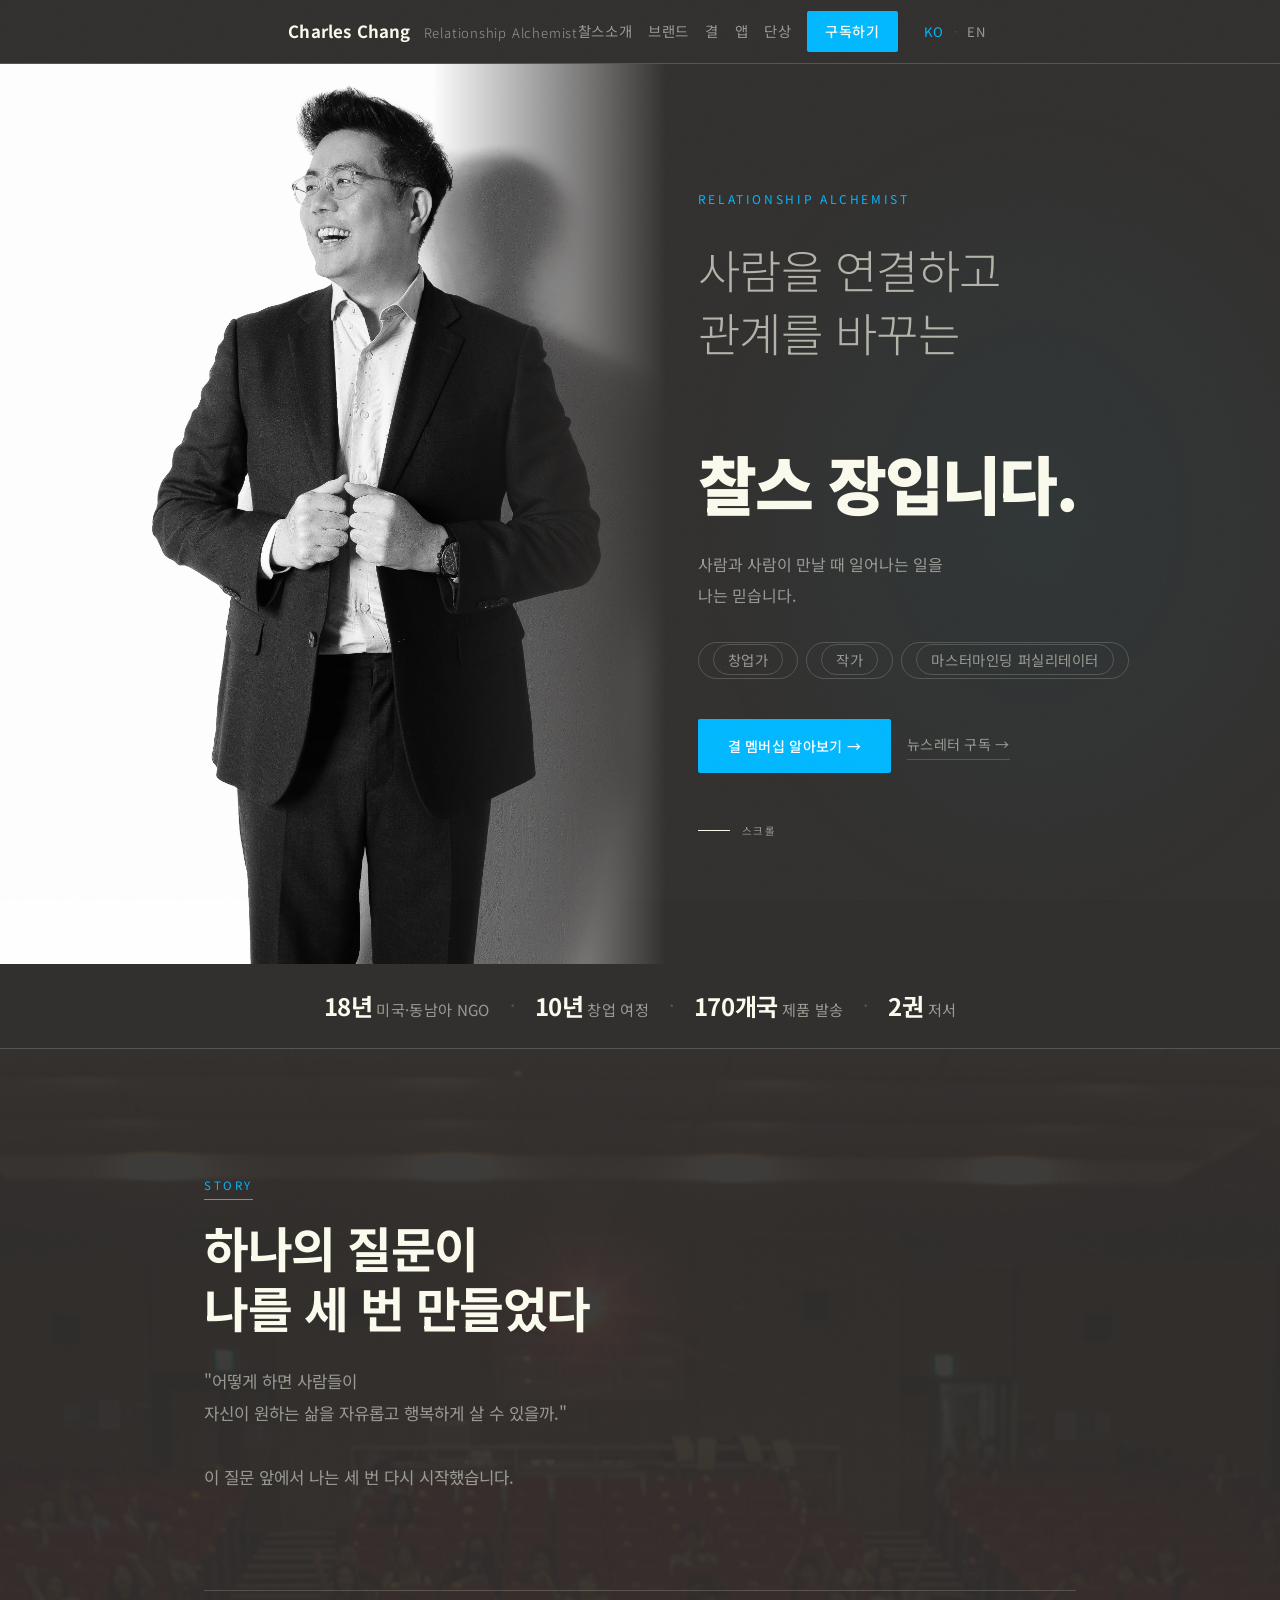
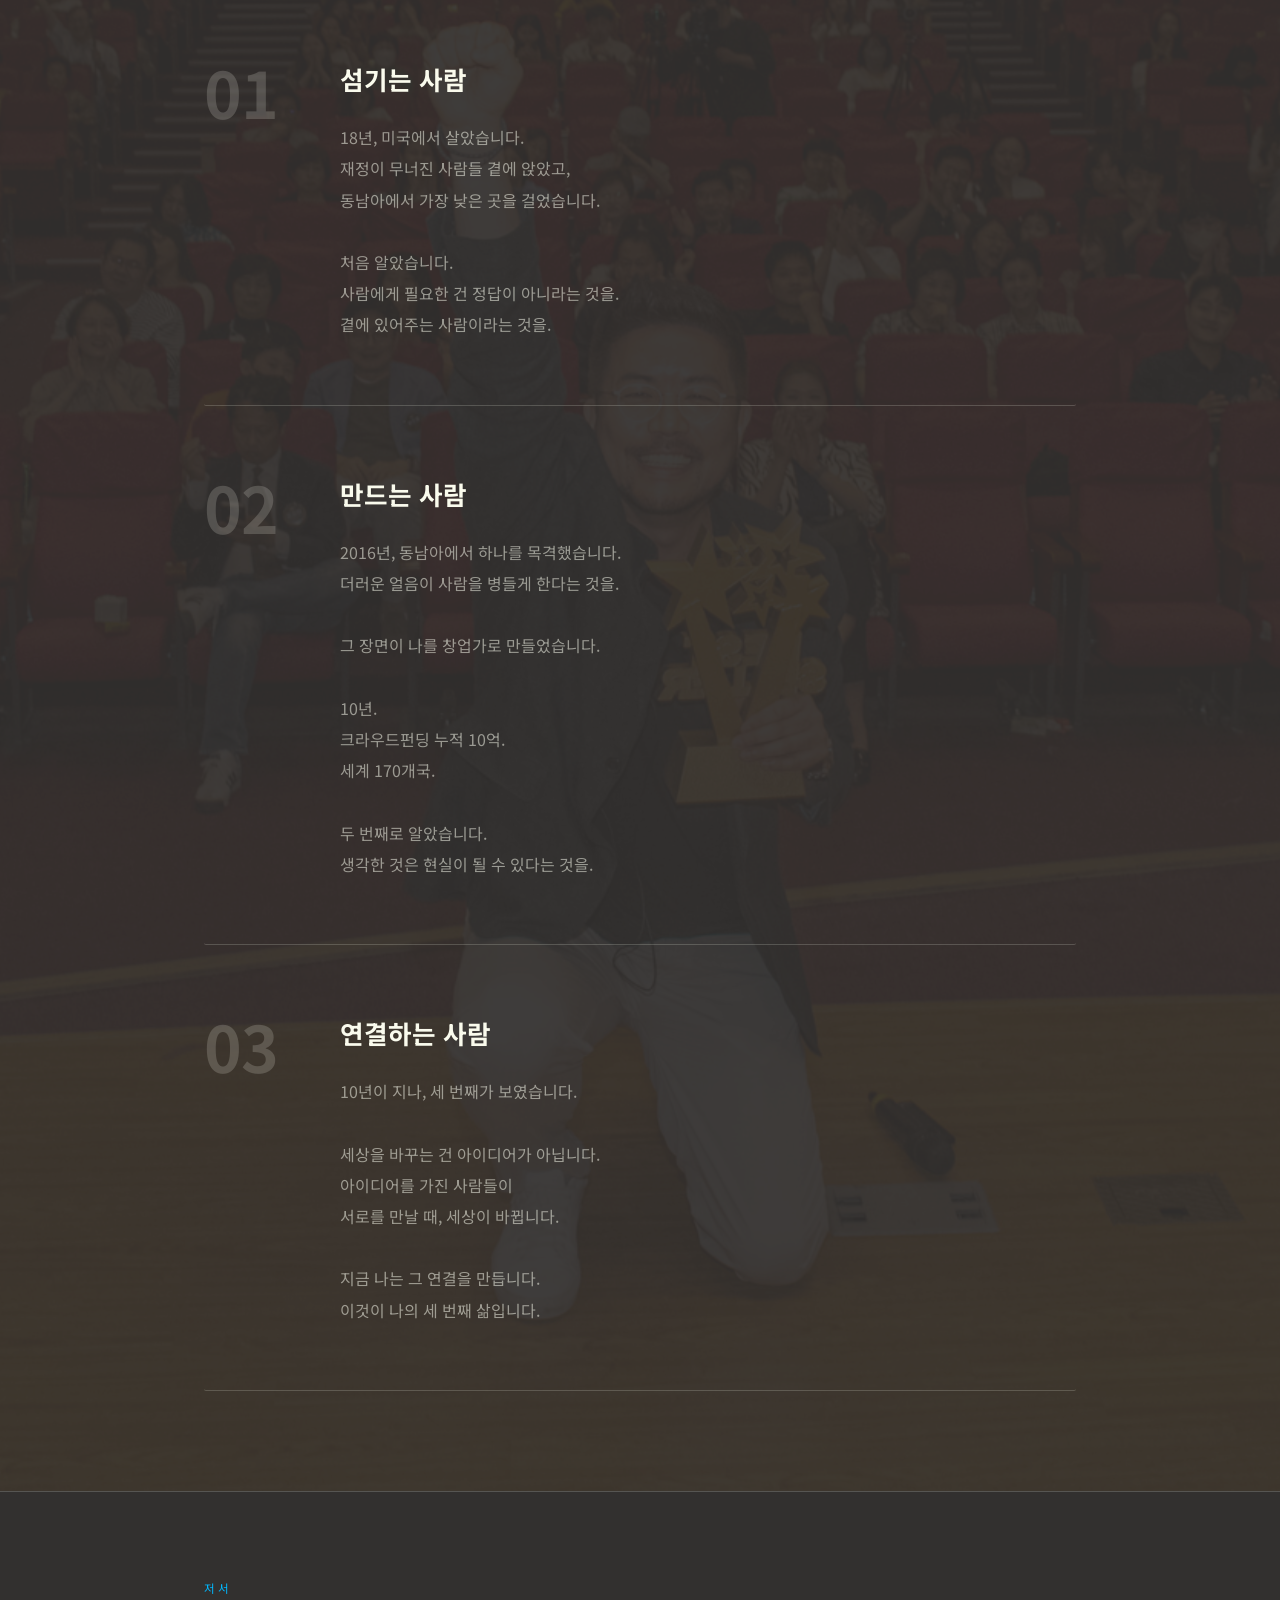
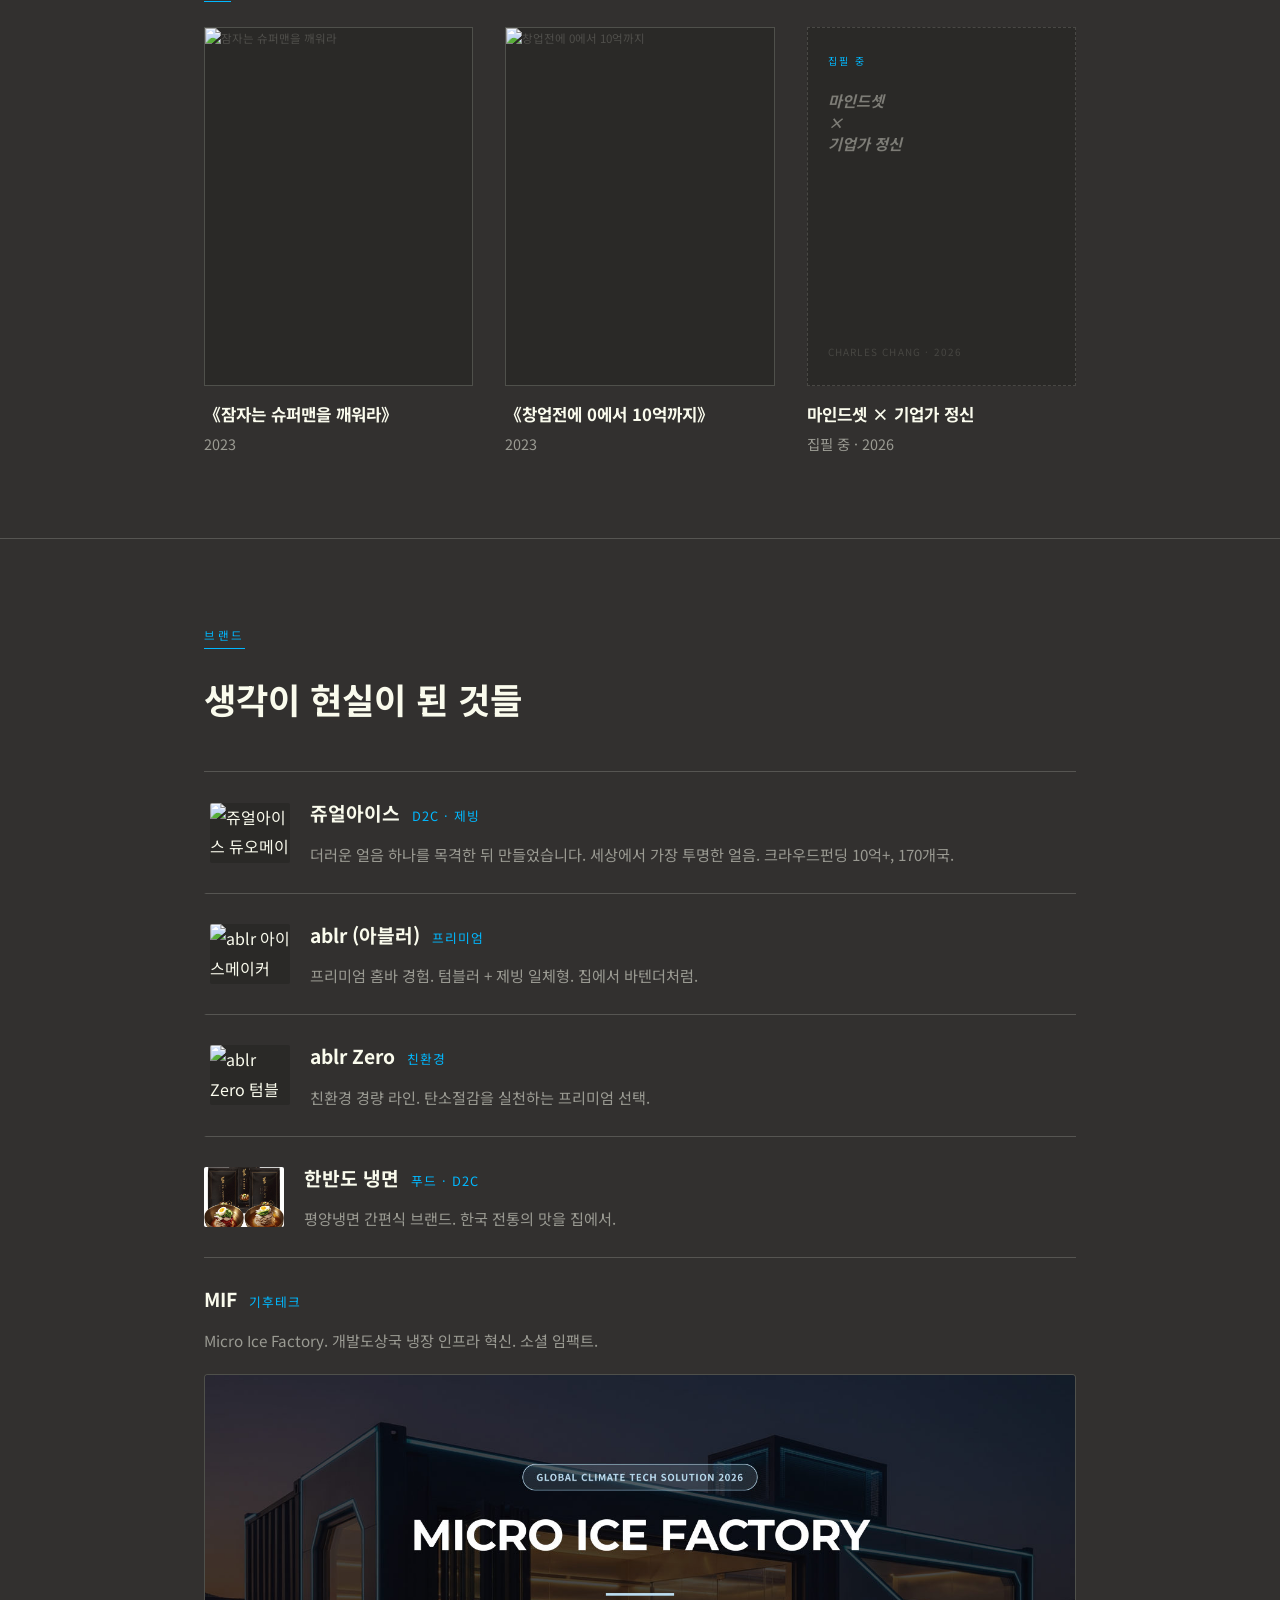
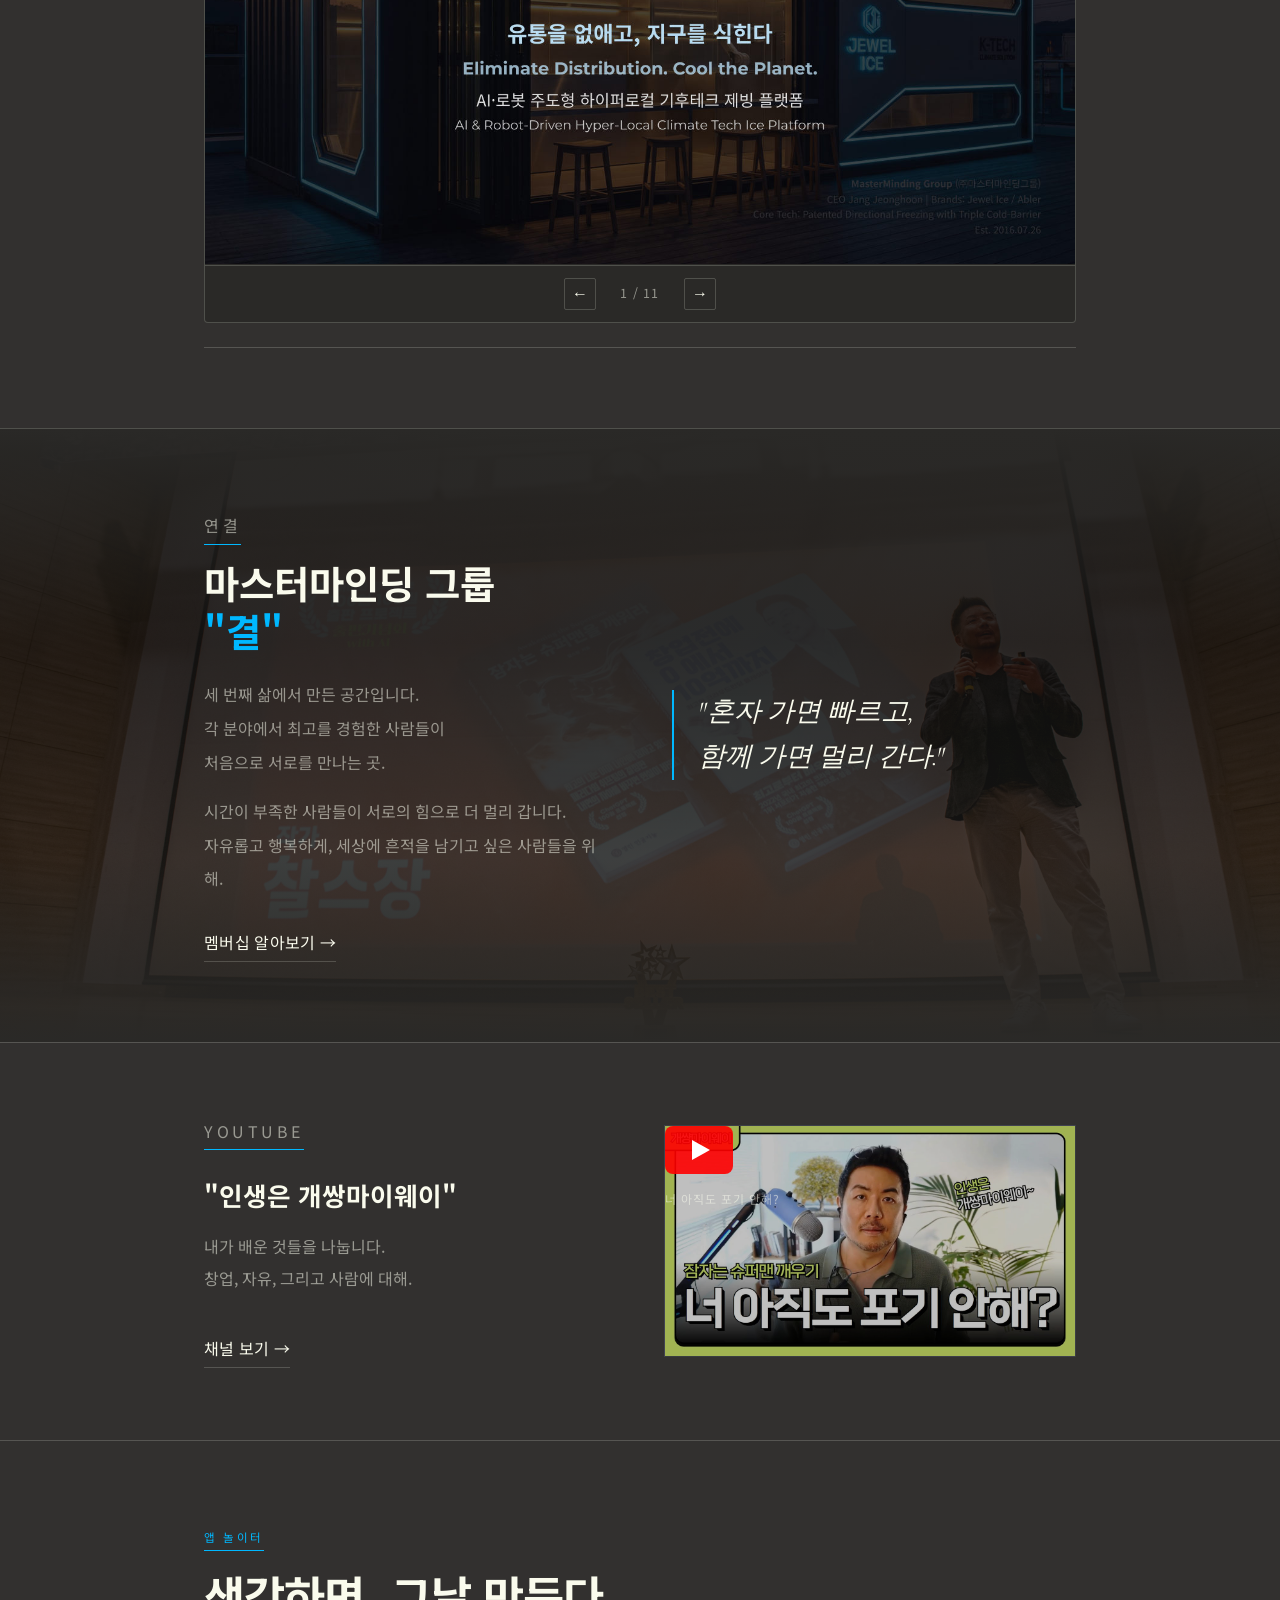
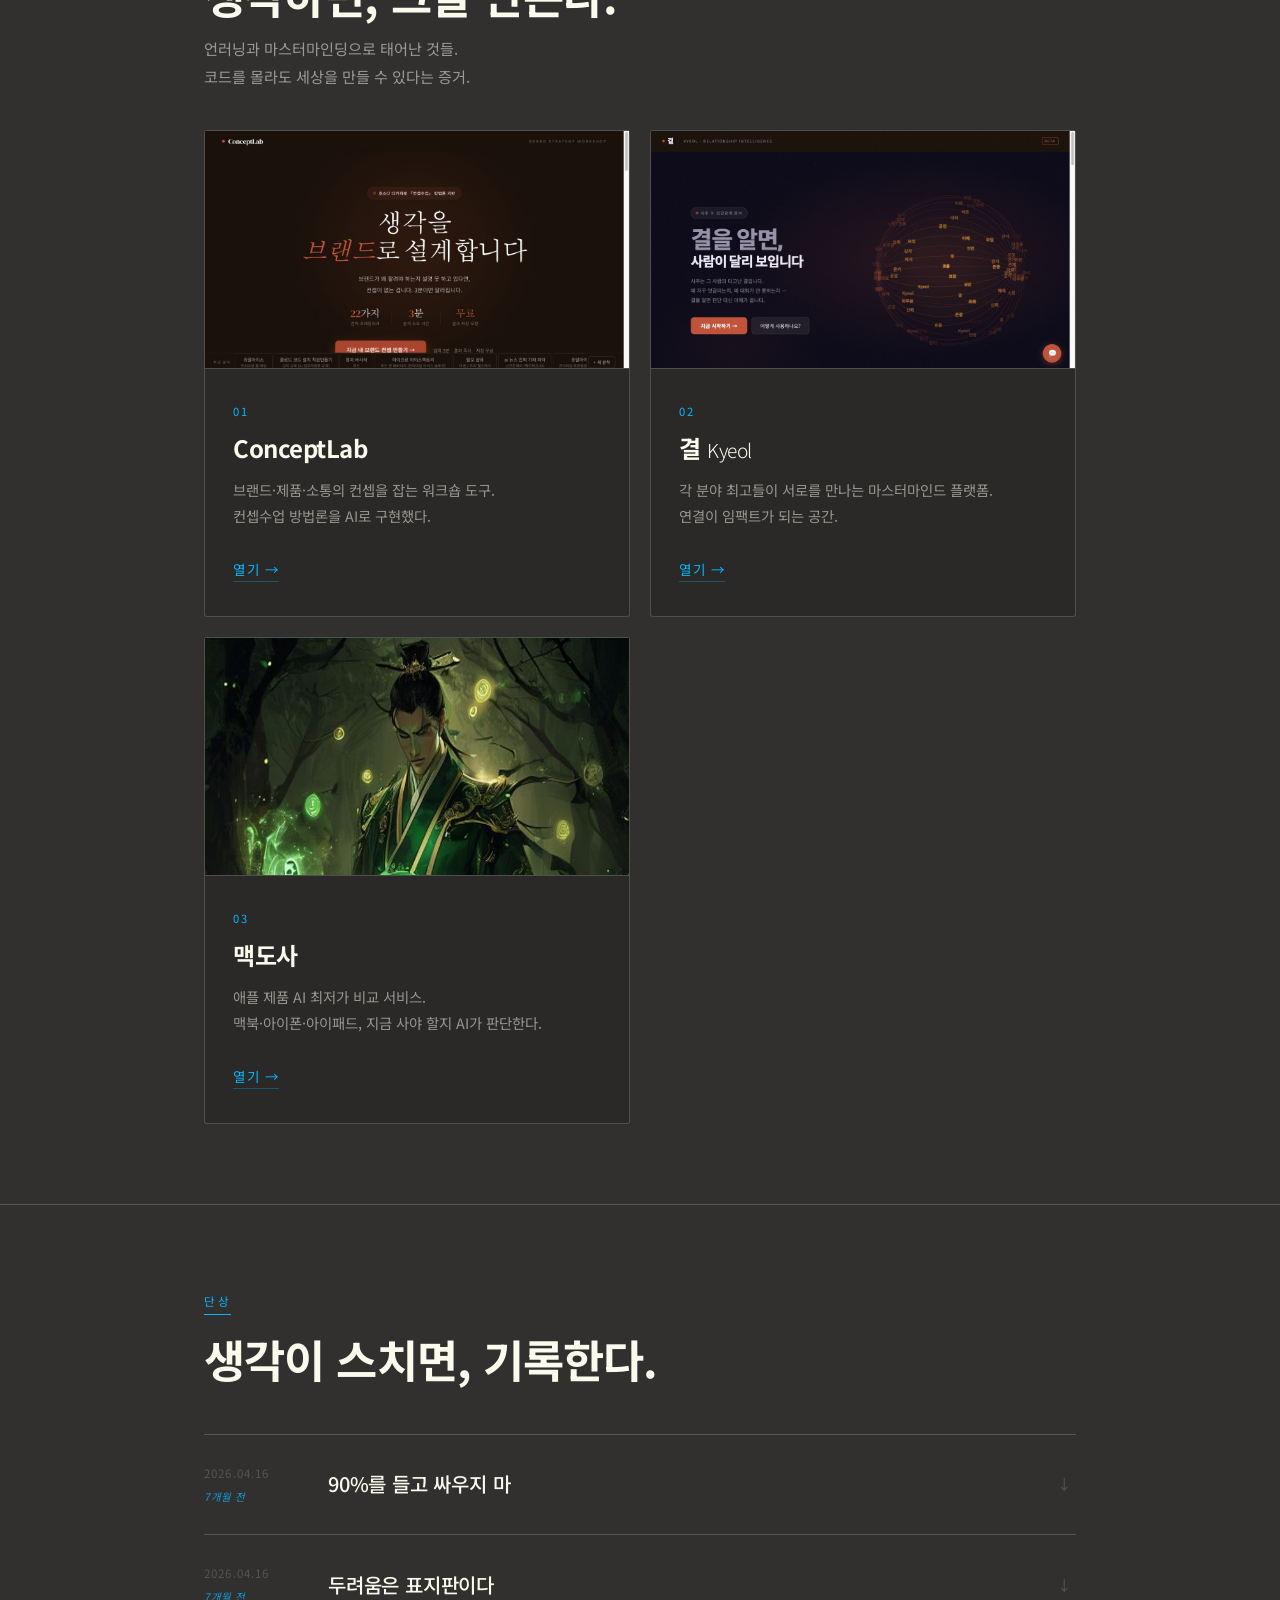
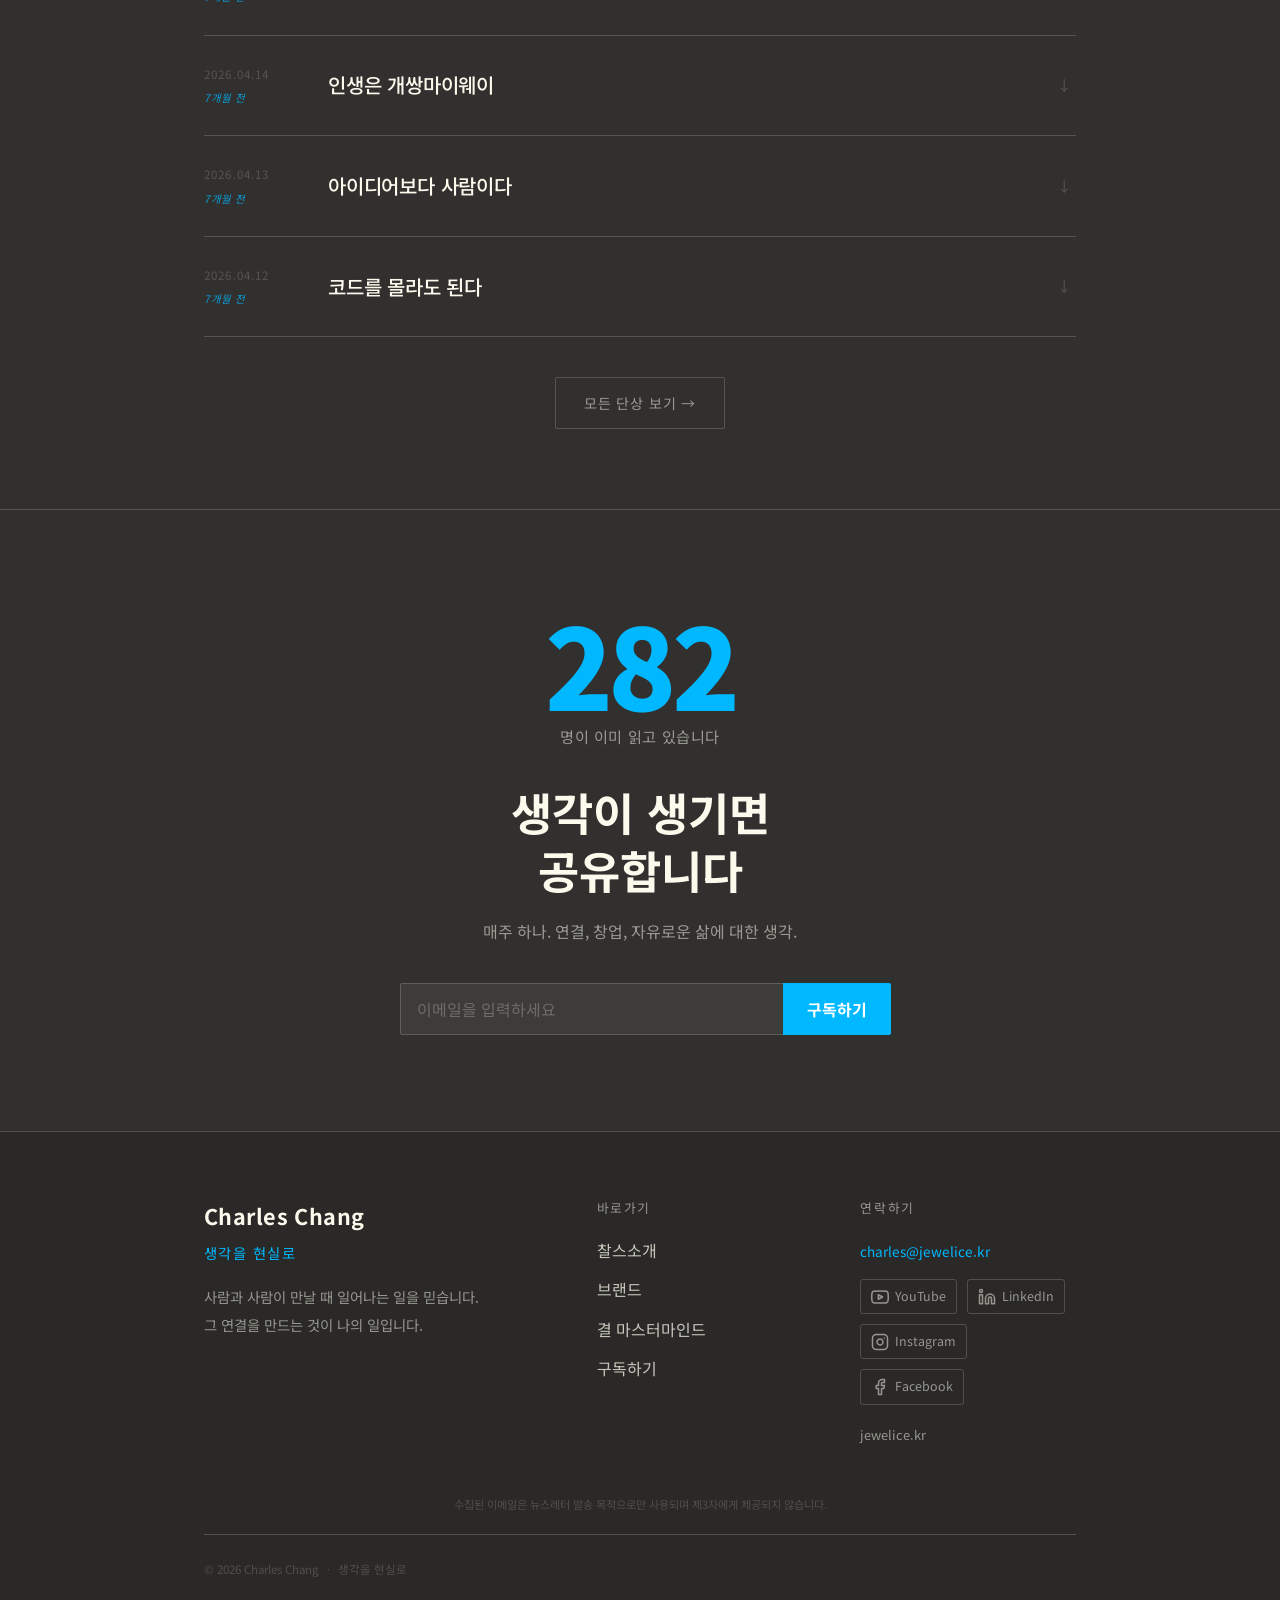
==== commit 6a8a6379: "앱 섹션에 맥도사(03) 카드 추가 — macdosa.com 연결" ====
--- a/index.html
+++ b/index.html
@@ -13,6 +13,7 @@
   <meta name="twitter:card" content="summary_large_image" />
   <meta name="twitter:title" content="Charles Chang — Relationship Alchemist" />
   <meta name="twitter:description" content="최고를 경험한 사람들을 연결합니다. 그 연결이 세상을 바꾸는 임팩트가 됩니다." />
+  <meta name="twitter:image" content="https://charles-page.onrender.com/profile.jpg" />
   <link rel="preconnect" href="https://fonts.googleapis.com" />
   <link rel="preconnect" href="https://fonts.gstatic.com" crossorigin />
   <link href="https://fonts.googleapis.com/css2?family=Noto+Sans+KR:wght@100;300;400;500;700;900&family=Cormorant+Garamond:ital,wght@0,300;0,400;0,600;1,300;1,400&display=swap" rel="stylesheet" />
@@ -33,9 +34,9 @@
       <a href="#newsletter" class="nav-cta"><span class="ko">구독하기</span><span class="en">Subscribe</span></a>
     </nav>
     <div class="lang-toggle">
-      <button class="lang-btn" onclick="setLang('ko')">KO</button>
+      <button class="lang-btn" data-active="ko" onclick="setLang('ko')">KO</button>
       <span class="lang-sep">·</span>
-      <button class="lang-btn" onclick="setLang('en')">EN</button>
+      <button class="lang-btn" data-active="en" onclick="setLang('en')">EN</button>
     </div>
     <button class="nav-hamburger" id="navHamburger" aria-label="메뉴" onclick="toggleMobileNav()">
       <span></span><span></span><span></span>
@@ -446,6 +447,21 @@
           <p class="app-desc">
             <span class="ko">각 분야 최고들이 서로를 만나는 마스터마인드 플랫폼.<br>연결이 임팩트가 되는 공간.</span>
             <span class="en">A mastermind platform where top people from different fields meet.<br>Where connection becomes impact.</span>
+          </p>
+          <span class="app-link"><span class="ko">열기 →</span><span class="en">Open →</span></span>
+        </div>
+      </a>
+      <a href="https://macdosa.com" target="_blank" rel="noopener" class="app-card">
+        <div class="app-preview">
+          <img src="app-macdosa.png" alt="맥도사 미리보기" />
+          <div class="app-preview-overlay"><span class="ko">열어보기 →</span><span class="en">Open →</span></div>
+        </div>
+        <div class="app-card-inner">
+          <span class="app-num">03</span>
+          <h3 class="app-name">맥도사</h3>
+          <p class="app-desc">
+            <span class="ko">애플 제품 AI 최저가 비교 서비스.<br>맥북·아이폰·아이패드, 지금 사야 할지 AI가 판단한다.</span>
+            <span class="en">AI-powered Apple product price comparison.<br>MacBook, iPhone, iPad — AI tells you when to buy.</span>
           </p>
           <span class="app-link"><span class="ko">열기 →</span><span class="en">Open →</span></span>
         </div>
@@ -629,7 +645,7 @@
   </div>
 </div>
 
-<script src="script.js?v=10"></script>
+<script src="script.js?v=11"></script>
 <script>
 // MIF 슬라이드쇼
 var mifCurrent = 0;
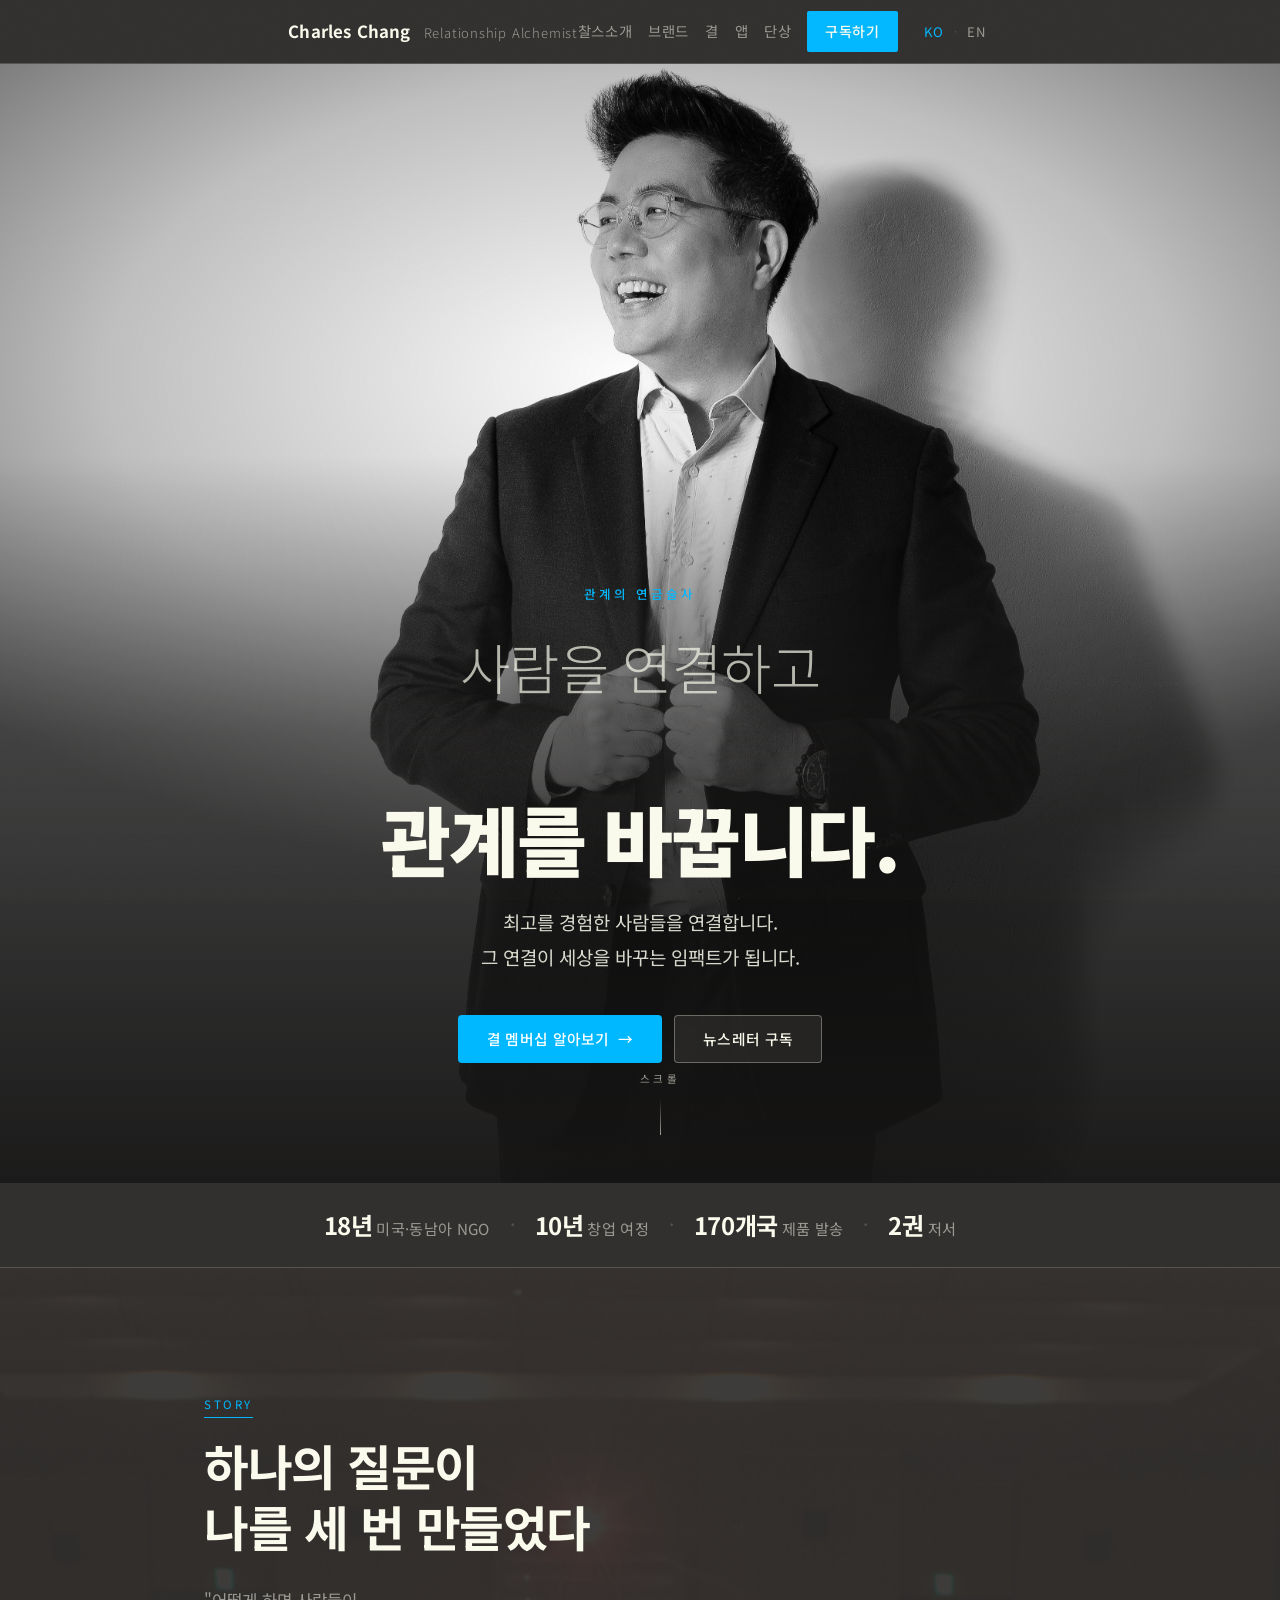
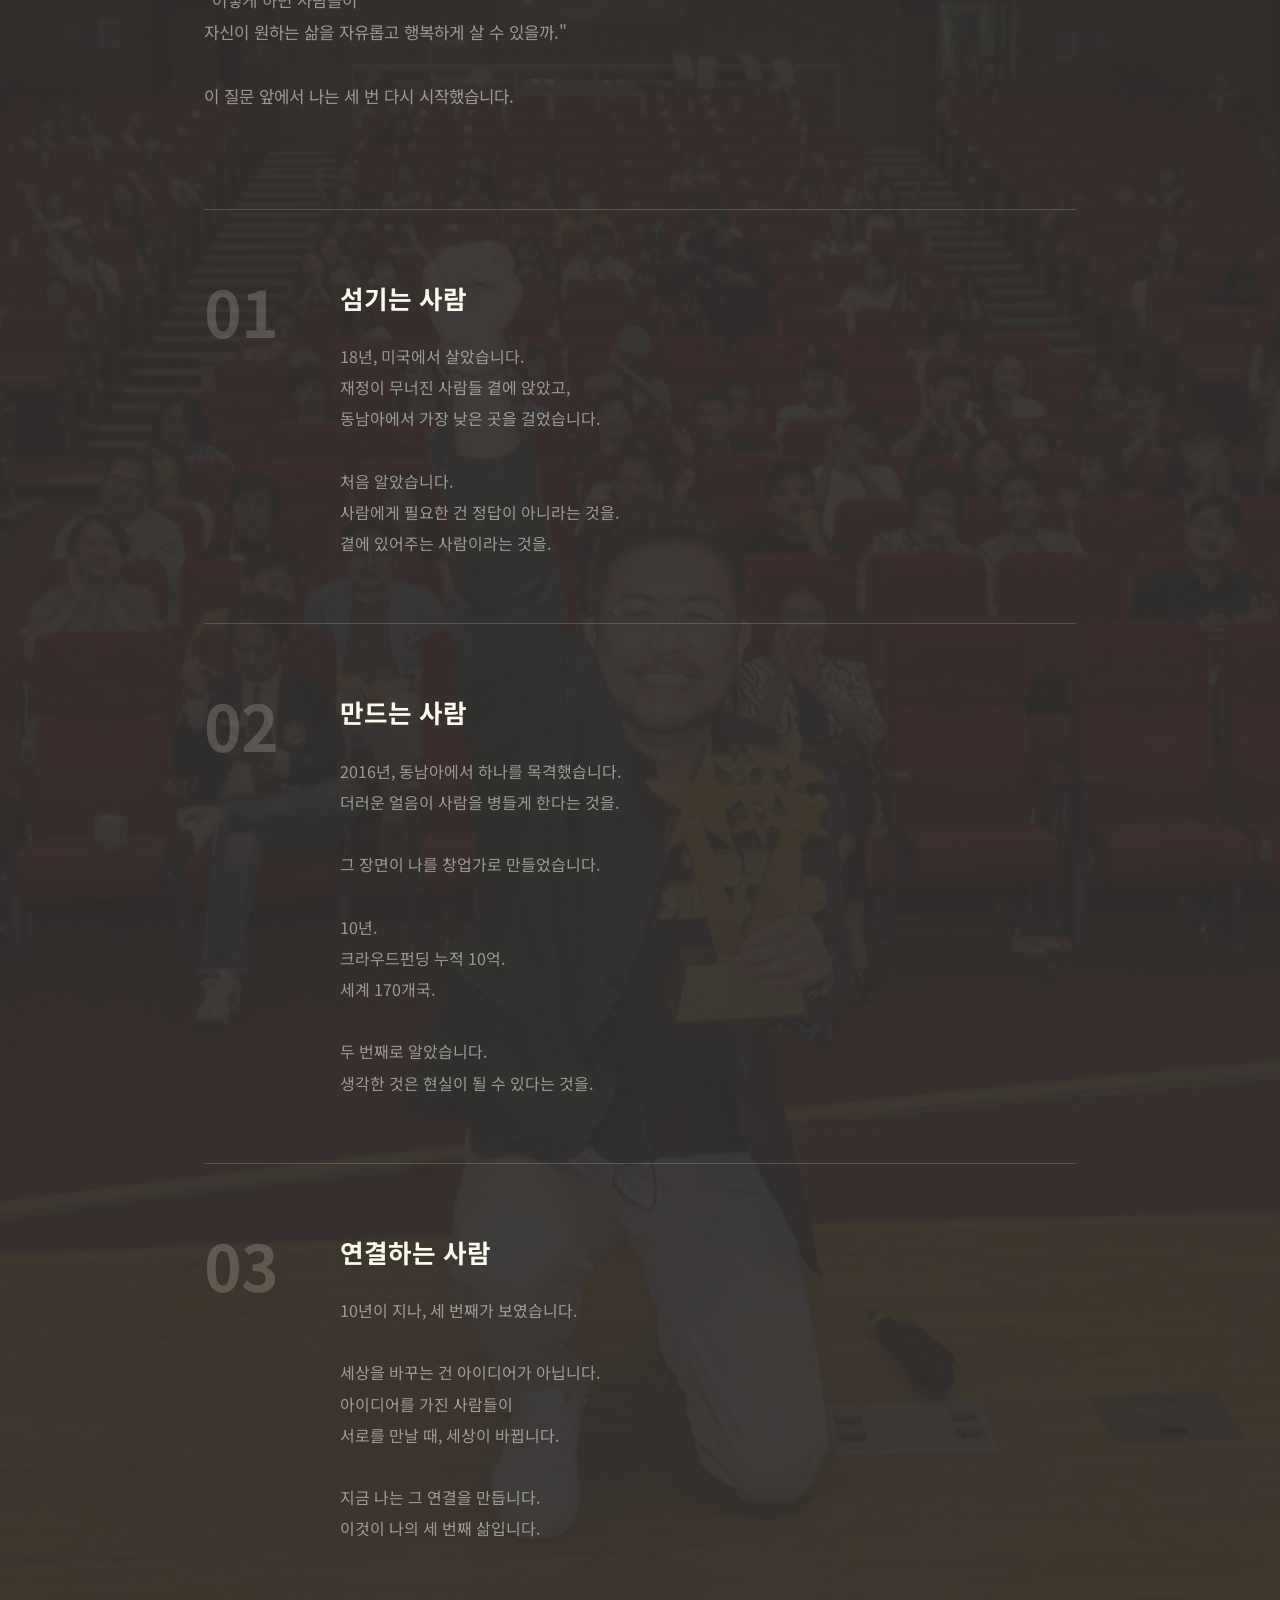
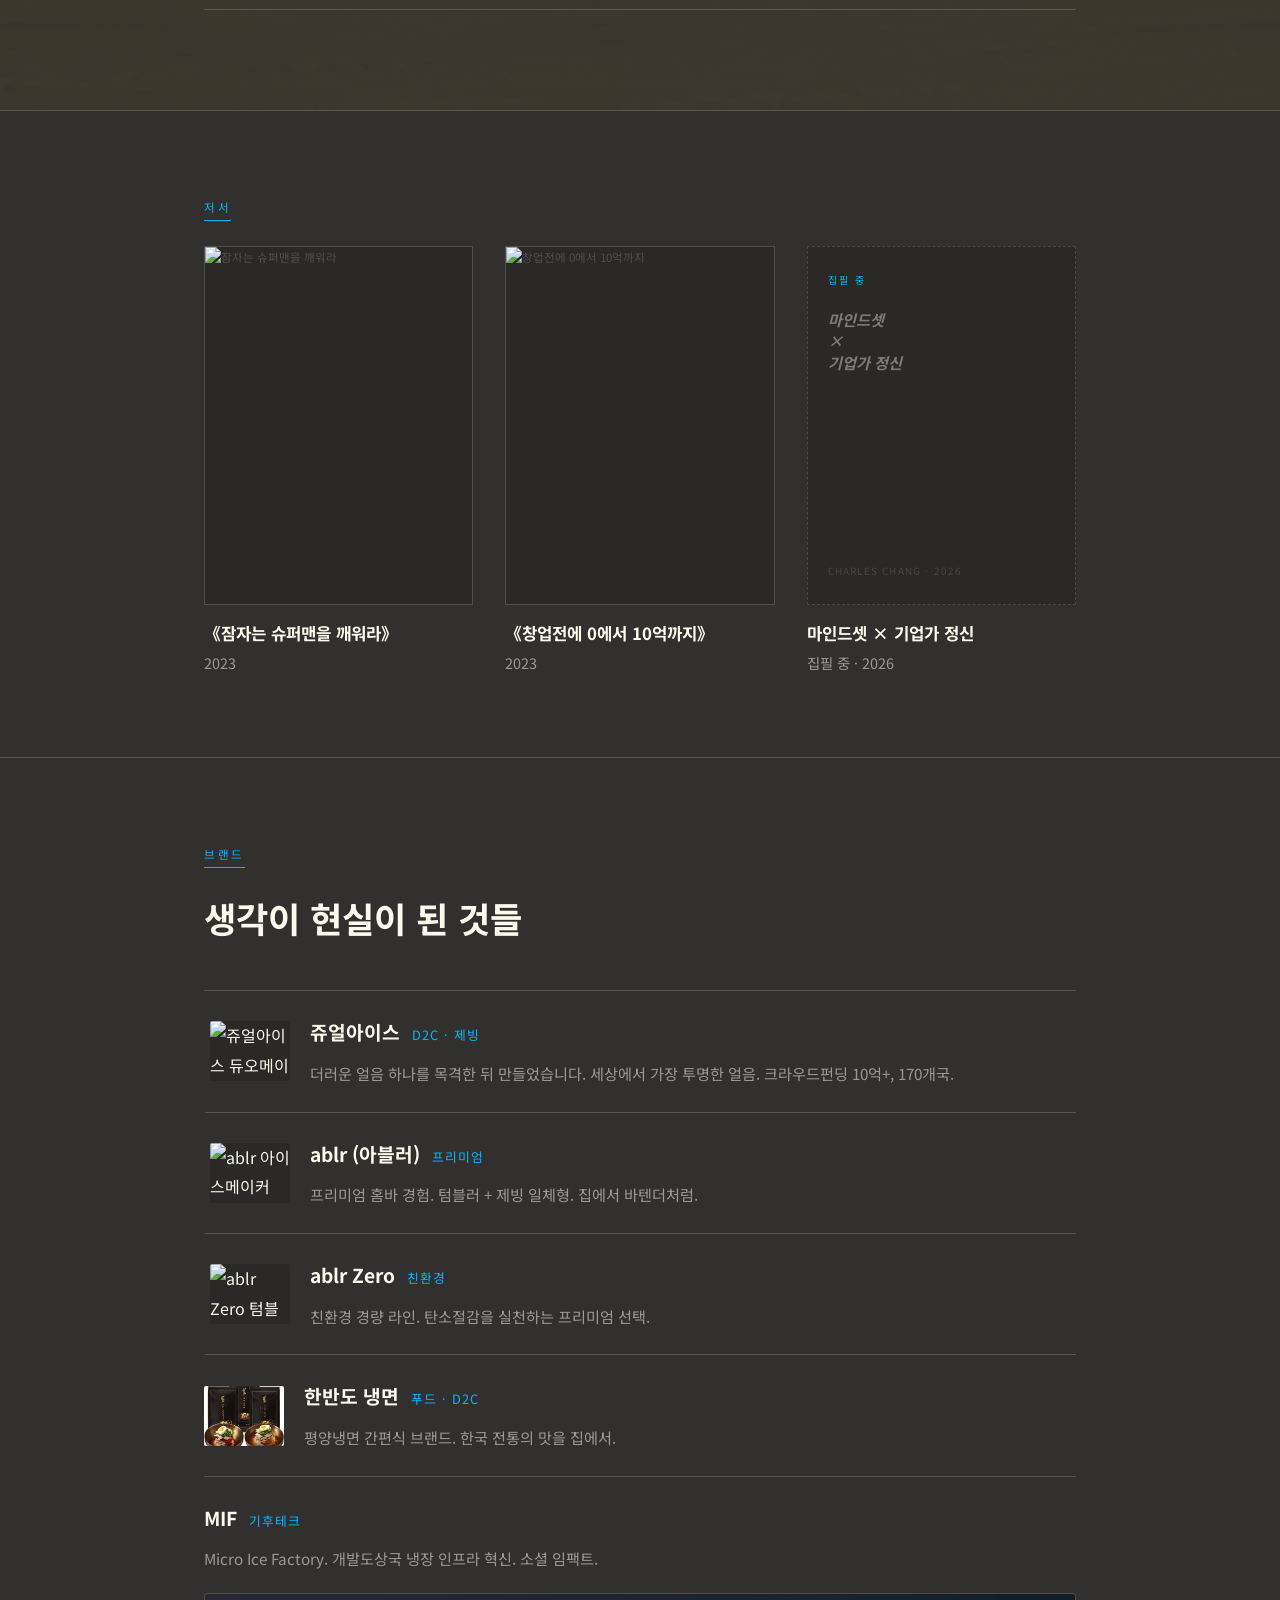
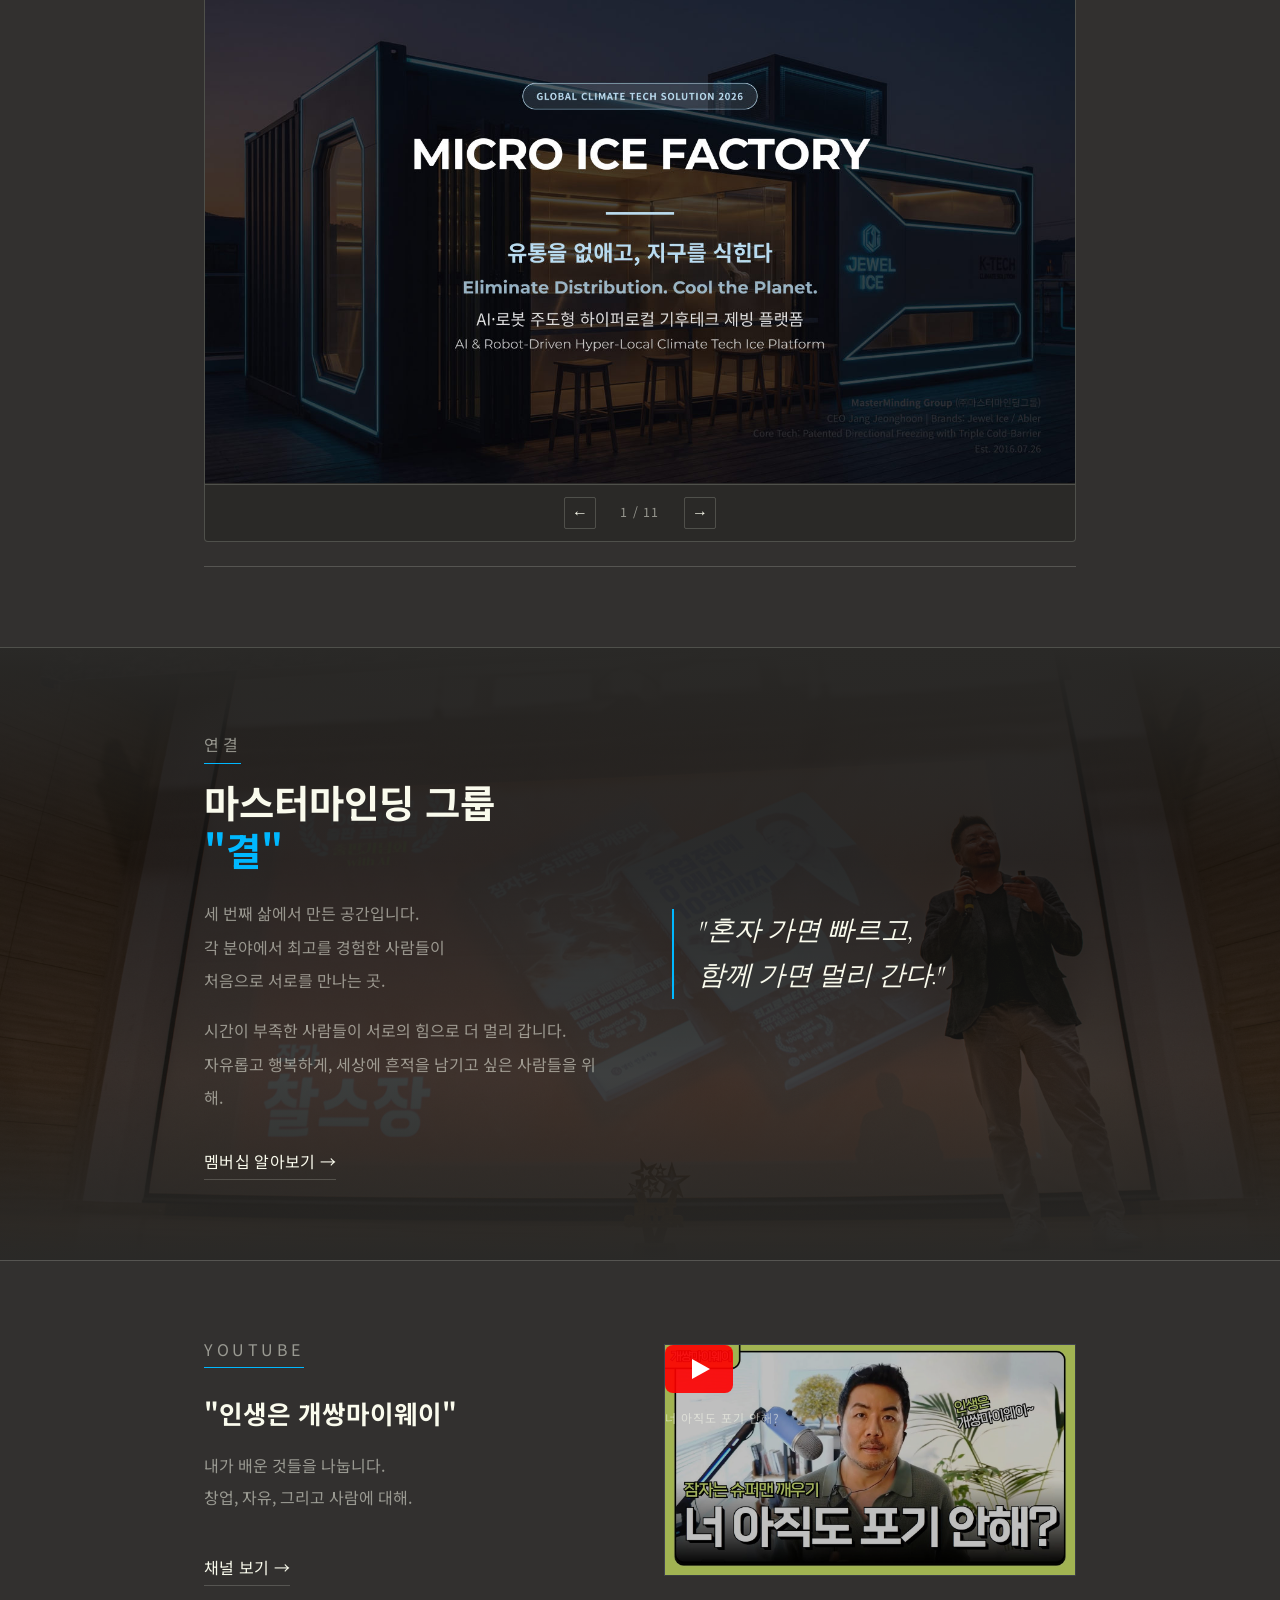
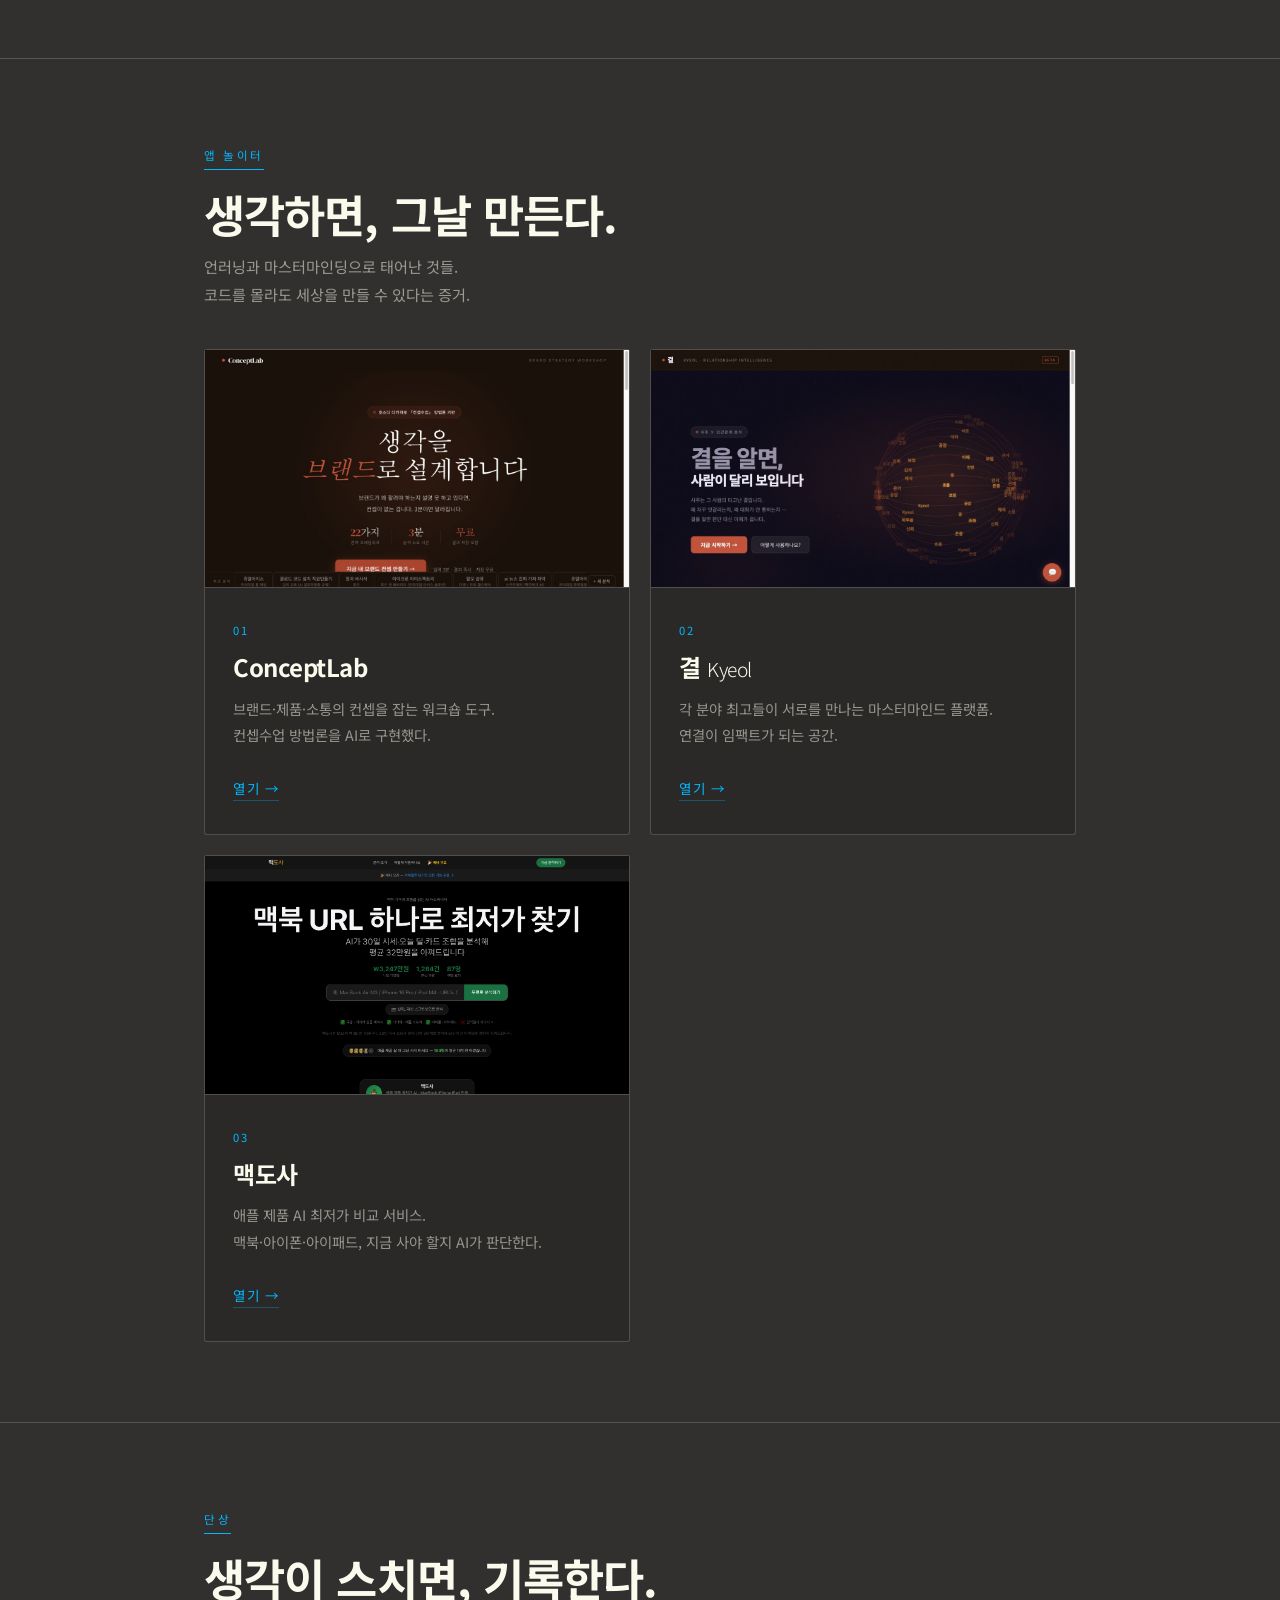
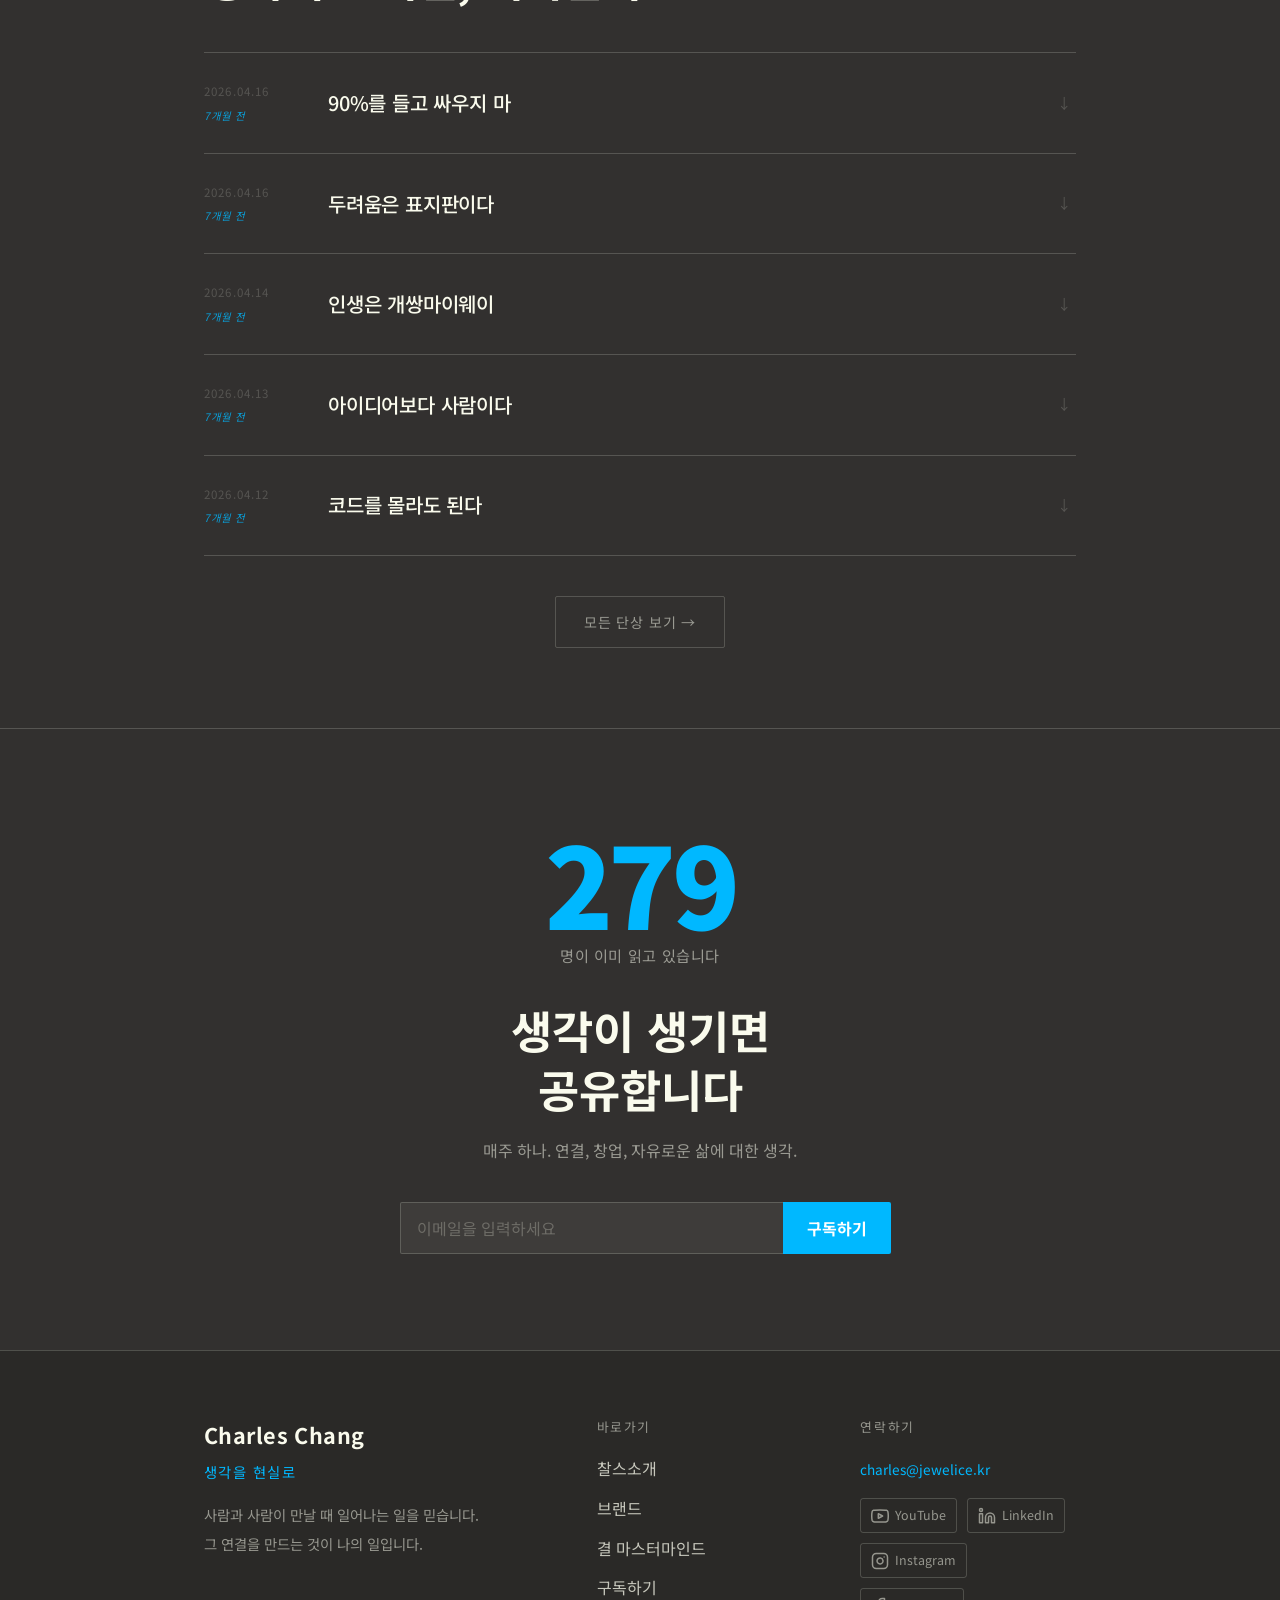
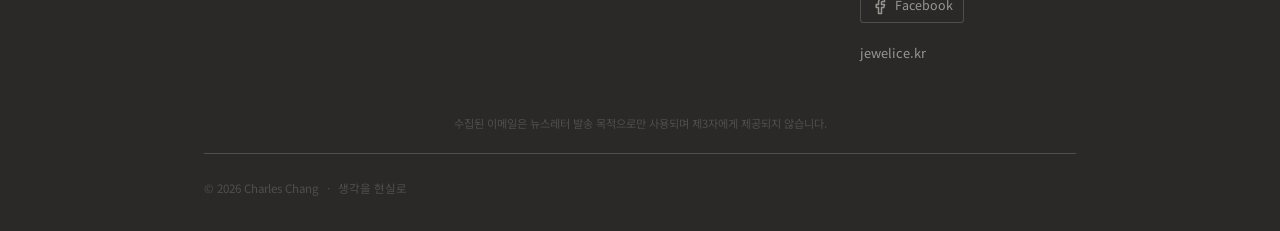
==== commit 32a32065: "hero: 미니멀 풀블리드 포토 배경으로 교체 - profile.jpg 풀스크린 cover + 상단 정렬 (얼굴 노출) - Ken Burns 슬로우 줌 (1.0 → 1.05, 18" ====
--- a/index.html
+++ b/index.html
@@ -17,7 +17,7 @@
   <link rel="preconnect" href="https://fonts.googleapis.com" />
   <link rel="preconnect" href="https://fonts.gstatic.com" crossorigin />
   <link href="https://fonts.googleapis.com/css2?family=Noto+Sans+KR:wght@100;300;400;500;700;900&family=Cormorant+Garamond:ital,wght@0,300;0,400;0,600;1,300;1,400&display=swap" rel="stylesheet" />
-  <link rel="stylesheet" href="style.css?v=23" />
+  <link rel="stylesheet" href="style.css?v=24" />
 </head>
 <body>
 
@@ -56,49 +56,41 @@
 
 <!-- HERO -->
 <section id="hero">
-  <div class="hero-inner">
-
-    <div class="hero-photo">
-      <img src="profile.jpg" alt="Charles Chang" onerror="this.style.display='none'" />
-      <div class="photo-placeholder">
-        <div class="monogram">CC</div>
-        <span class="monogram-name">Charles Chang</span>
-      </div>
-    </div>
-
-    <div class="hero-text">
-      <div class="hero-text-inner">
-        <p class="eyebrow">Relationship Alchemist</p>
-        <h1>
-          <span class="ko"><span class="h1-light">사람을 연결하고<br>관계를 바꾸는</span><br><strong class="h1-bold">찰스 장입니다.</strong></span>
-          <span class="en"><span class="h1-light">Connecting people.<br>Changing lives.</span><br><strong class="h1-bold">I'm Charles Chang.</strong></span>
-        </h1>
-        <p class="tagline">
-          <span class="ko">사람과 사람이 만날 때 일어나는 일을<br>나는 믿습니다.</span>
-          <span class="en">I believe in what happens<br>when the right people meet.</span>
-        </p>
-        <div class="hero-meta">
-          <span><span class="ko">창업가</span><span class="en">Entrepreneur</span></span>
-          <span><span class="ko">작가</span><span class="en">Author</span></span>
-          <span><span class="ko">마스터마인딩 퍼실리테이터</span><span class="en">Mastermind Facilitator</span></span>
-        </div>
-        <div class="hero-ctas">
-          <a href="#" class="btn-cta" onclick="openMembershipModal(event)">
-            <span class="ko">결 멤버십 알아보기 →</span>
-            <span class="en">Join Gyul →</span>
-          </a>
-          <a href="#newsletter" class="btn-cta-secondary">
-            <span class="ko">뉴스레터 구독 →</span>
-            <span class="en">Subscribe →</span>
-          </a>
-        </div>
-        <div class="hero-scroll-hint">
-          <span class="scroll-line"></span>
-          <span class="scroll-label"><span class="ko">스크롤</span><span class="en">Scroll</span></span>
-        </div>
-      </div>
-    </div>
-
+  <div class="hero-bg" aria-hidden="true"></div>
+  <div class="hero-overlay" aria-hidden="true"></div>
+
+  <div class="hero-content">
+    <p class="hero-eyebrow">
+      <span class="ko">관계의 연금술사</span>
+      <span class="en">Relationship Alchemist</span>
+    </p>
+
+    <h1 class="hero-title">
+      <span class="ko"><span class="h1-light">사람을 연결하고</span><br><strong class="h1-bold">관계를 바꿉니다.</strong></span>
+      <span class="en"><span class="h1-light">Connecting People,</span><br><strong class="h1-bold">Changing Lives.</strong></span>
+    </h1>
+
+    <p class="hero-subtitle">
+      <span class="ko">최고를 경험한 사람들을 연결합니다.<br>그 연결이 세상을 바꾸는 임팩트가 됩니다.</span>
+      <span class="en">I connect people who have reached the top.<br>That connection becomes the impact that changes the world.</span>
+    </p>
+
+    <div class="hero-cta-row">
+      <a href="#" class="hero-btn hero-btn-primary" onclick="openMembershipModal(event)">
+        <span class="ko">결 멤버십 알아보기</span>
+        <span class="en">Join Gyul</span>
+        <span class="hero-btn-arrow">→</span>
+      </a>
+      <a href="#newsletter" class="hero-btn hero-btn-secondary">
+        <span class="ko">뉴스레터 구독</span>
+        <span class="en">Subscribe</span>
+      </a>
+    </div>
+
+    <div class="hero-scroll">
+      <span class="hero-scroll-label"><span class="ko">스크롤</span><span class="en">Scroll</span></span>
+      <span class="hero-scroll-line"></span>
+    </div>
   </div>
 </section>
 
--- a/style.css
+++ b/style.css
@@ -112,180 +112,224 @@
 }
 .nav-cta:hover { background: #009fe0 !important; }
 
-/* ===== HERO ===== */
+/* ===== HERO (Minimalist photo background, full-bleed) ===== */
 #hero {
-  padding: 0;
+  position: relative;
+  display: flex;
+  width: 100%;
+  min-height: 100vh;
+  min-height: 100svh;
+  align-items: center;
+  justify-content: center;
+  overflow: hidden;
+  isolation: isolate;
+  padding: 24px;
   border-bottom: none;
-  overflow: hidden;
-  position: relative;
-}
-.hero-inner {
-  display: grid;
-  grid-template-columns: 52vw 1fr;
-  min-height: 100vh;
-  gap: 0;
-}
-
-/* 사진 영역 — 풀 블리드 */
-.hero-photo {
-  position: relative;
-  height: 100vh;
-  overflow: hidden;
-  background: var(--bg-alt);
-}
-.hero-photo img {
+}
+
+/* Background photo — cover, top-aligned (face visible) */
+.hero-bg {
   position: absolute;
   inset: 0;
-  width: 100%;
-  height: 100%;
-  object-fit: cover;
-  object-position: top center;
-  z-index: 2;
-  image-rendering: -webkit-optimize-contrast;
-  image-rendering: high-quality;
-}
-.photo-placeholder {
+  z-index: -2;
+  background-image: url('profile.jpg');
+  background-size: cover;
+  background-position: center top;
+  background-repeat: no-repeat;
+  filter: contrast(1.02) saturate(0.95);
+  transform: scale(1.0);
+  animation: heroKenburns 18s ease-out forwards;
+}
+@keyframes heroKenburns {
+  to { transform: scale(1.05); }
+}
+
+/* Layered overlays — face area light, bottom dark for text legibility */
+.hero-overlay {
   position: absolute;
   inset: 0;
+  z-index: -1;
+  background:
+    radial-gradient(ellipse 70% 45% at 50% 28%, rgba(0,0,0,0) 0%, rgba(0,0,0,0.25) 60%, rgba(0,0,0,0.55) 100%),
+    linear-gradient(180deg, rgba(50,48,47,0) 0%, rgba(50,48,47,0) 35%, rgba(50,48,47,0.55) 60%, rgba(50,48,47,0.95) 100%);
+  pointer-events: none;
+}
+
+/* Content (pushed below face) */
+.hero-content {
+  position: relative;
+  z-index: 10;
   display: flex;
   flex-direction: column;
   align-items: center;
-  justify-content: center;
-  background: linear-gradient(160deg, #1e1d1c 0%, #2a2927 60%, #1a2830 100%);
-  gap: 16px;
-  z-index: 1;
-}
-.monogram {
-  font-family: var(--display);
-  font-size: 5rem;
-  font-weight: 700;
-  color: transparent;
-  -webkit-text-stroke: 1px rgba(0,184,255,0.5);
-  letter-spacing: 0.08em;
-  line-height: 1;
-}
-.monogram-name {
-  font-size: 0.72rem;
-  letter-spacing: 0.28em;
-  text-transform: uppercase;
-  color: var(--muted);
-}
-/* 오른쪽 페이드만 */
-.hero-photo::after {
-  content: '';
-  position: absolute;
-  inset: 0;
-  z-index: 3;
-  background: linear-gradient(to right, transparent 65%, var(--bg) 100%);
-  pointer-events: none;
-}
-
-/* 텍스트 영역 */
-.hero-text {
-  display: flex;
-  align-items: center;
-  padding: 0 56px 0 32px;
+  justify-content: flex-end;
+  text-align: center;
+  max-width: 56rem;
+  width: 100%;
   min-height: 100vh;
-}
-.hero-text-inner {
-  max-width: 440px;
-}
-.eyebrow {
-  font-family: var(--body);
-  font-size: 0.75rem;
-  letter-spacing: 0.22em;
+  min-height: 100svh;
+  padding: 55vh 0 96px;
+}
+
+.hero-eyebrow {
+  font-family: var(--body);
+  font-size: 0.78rem;
+  font-weight: 500;
+  letter-spacing: 0.32em;
   text-transform: uppercase;
   color: var(--accent);
-  margin-bottom: 28px;
+  margin-bottom: 24px;
+  opacity: 0;
+  transform: translateY(20px);
+  animation: heroFadeUp 0.6s ease 0.3s forwards;
+}
+
+.hero-title {
+  font-family: var(--display);
+  font-weight: 300;
+  letter-spacing: -0.02em;
+  font-size: clamp(2.25rem, 6vw, 4.75rem);
+  line-height: 1.15;
+  color: var(--text);
+  opacity: 0;
+  transform: translateY(20px);
+  animation: heroFadeUp 0.6s ease 0.5s forwards;
+}
+.hero-title .h1-light {
   display: block;
-}
-.hero-text h1 {
-  font-family: var(--display);
-  font-size: clamp(2.6rem, 5vw, 5rem);
-  font-style: normal;
   font-weight: 300;
-  line-height: 1.25;
-  letter-spacing: -0.02em;
-  color: var(--text);
-  margin-bottom: 32px;
-}
-.hero-text h1 .h1-light {
-  font-weight: 300;
-  color: rgba(250,251,237,0.65);
+  color: rgba(250,251,237,0.7);
   font-size: 0.72em;
   letter-spacing: -0.01em;
   line-height: 1.35;
+  margin-bottom: 6px;
+}
+.hero-title .h1-bold {
   display: block;
-  margin-bottom: 4px;
-}
-.hero-text h1 .h1-bold {
   font-weight: 900;
   color: var(--text);
   font-size: 1em;
   letter-spacing: -0.03em;
   line-height: 1.1;
-  display: block;
-  white-space: nowrap;
-}
-.tagline {
-  font-family: var(--body);
-  font-size: 1rem;
-  color: var(--muted);
-  line-height: 1.9;
-  margin-bottom: 32px;
-}
-.hero-meta {
+}
+
+.hero-subtitle {
+  margin-top: 24px;
+  max-width: 36rem;
+  font-family: var(--body);
+  font-size: clamp(1rem, 1.6vw, 1.18rem);
+  line-height: 1.85;
+  color: rgba(250,251,237,0.85);
+  opacity: 0;
+  transform: translateY(20px);
+  animation: heroFadeUp 0.6s ease 0.7s forwards;
+}
+
+.hero-cta-row {
   display: flex;
   flex-wrap: wrap;
+  align-items: center;
+  justify-content: center;
+  gap: 12px;
+  margin-top: 40px;
+  opacity: 0;
+  transform: translateY(20px);
+  animation: heroFadeUp 0.6s ease 0.9s forwards;
+}
+
+.hero-btn {
+  display: inline-flex;
+  align-items: center;
+  justify-content: center;
   gap: 8px;
-  margin-bottom: 40px;
-}
-.hero-meta span {
-  font-family: var(--display);
-  font-size: 0.9rem;
-  letter-spacing: 0.04em;
-  color: var(--muted);
-  border: 1px solid var(--faint);
-  padding: 4px 14px;
-  border-radius: 20px;
-}
-.btn-cta {
-  display: inline-block;
+  height: 48px;
+  padding: 0 28px;
+  border-radius: 4px;
+  font-family: var(--body);
+  font-size: 0.92rem;
+  font-weight: 500;
+  letter-spacing: 0.02em;
+  transition: all 0.25s ease;
+  border: 1px solid transparent;
+  cursor: pointer;
+  text-decoration: none;
+}
+.hero-btn-primary {
   background: var(--accent);
   color: #fff;
-  font-size: 0.88rem;
-  font-weight: 500;
-  padding: 14px 30px;
-  border-radius: 2px;
-  letter-spacing: 0.02em;
-  transition: background 0.2s;
-  margin-bottom: 48px;
-}
-.btn-cta:hover { background: #009fe0; }
-
-/* 스크롤 힌트 */
-.hero-scroll-hint {
-  display: flex;
-  align-items: center;
-  gap: 12px;
-  opacity: 0.4;
-}
-.scroll-line {
-  display: block;
-  width: 32px;
-  height: 1px;
-  background: var(--text);
-  animation: scrollPulse 2s ease-in-out infinite;
-}
-@keyframes scrollPulse {
-  0%, 100% { width: 32px; opacity: 0.4; }
-  50%       { width: 48px; opacity: 1; }
-}
-.scroll-label {
-  font-size: 0.65rem;
-  letter-spacing: 0.18em;
+}
+.hero-btn-primary:hover {
+  background: #009fe0;
+  transform: translateY(-1px);
+  box-shadow: 0 12px 32px -10px rgba(0,184,255,0.55);
+}
+.hero-btn-secondary {
+  background: rgba(250,251,237,0.08);
+  color: var(--text);
+  border-color: rgba(250,251,237,0.32);
+  backdrop-filter: blur(8px);
+  -webkit-backdrop-filter: blur(8px);
+}
+.hero-btn-secondary:hover {
+  background: rgba(250,251,237,0.16);
+  border-color: rgba(250,251,237,0.6);
+  transform: translateY(-1px);
+}
+.hero-btn-arrow { transition: transform 0.25s; }
+.hero-btn:hover .hero-btn-arrow { transform: translateX(3px); }
+
+/* Bottom scroll hint */
+.hero-scroll {
+  position: absolute;
+  bottom: 24px;
+  left: 50%;
+  transform: translateX(-50%);
+  z-index: 10;
+  display: flex;
+  flex-direction: column;
+  align-items: center;
+  gap: 10px;
+  color: rgba(250,251,237,0.6);
+  font-family: var(--body);
+  font-size: 0.66rem;
+  letter-spacing: 0.32em;
   text-transform: uppercase;
-  color: var(--muted);
+  opacity: 0;
+  animation: heroFadeUp 0.6s ease 1.4s forwards;
+}
+.hero-scroll-line {
+  width: 1px;
+  height: 36px;
+  background: linear-gradient(180deg, transparent, rgba(250,251,237,0.6));
+  animation: heroScrollPulse 2.2s ease-in-out infinite;
+}
+@keyframes heroScrollPulse {
+  0%, 100% { transform: scaleY(0.4); transform-origin: top; opacity: 0.4; }
+  50%      { transform: scaleY(1); opacity: 1; }
+}
+
+@keyframes heroFadeUp {
+  to { opacity: 1; transform: translateY(0); }
+}
+
+/* Mobile tweaks: portrait photo focus */
+@media (max-width: 640px) {
+  #hero { padding: 16px; }
+  .hero-bg { background-position: center top; }
+  .hero-overlay {
+    background:
+      radial-gradient(ellipse 90% 38% at 50% 22%, rgba(0,0,0,0) 0%, rgba(0,0,0,0.2) 70%, rgba(0,0,0,0.55) 100%),
+      linear-gradient(180deg, rgba(50,48,47,0) 0%, rgba(50,48,47,0) 32%, rgba(50,48,47,0.7) 65%, rgba(50,48,47,0.97) 100%);
+  }
+  .hero-content { padding: 50vh 0 80px; }
+  .hero-btn { width: 100%; }
+  .hero-cta-row {
+    flex-direction: column;
+    width: 100%;
+    max-width: 280px;
+    margin-left: auto;
+    margin-right: auto;
+  }
 }
 
 /* ===== STATS BAR ===== */
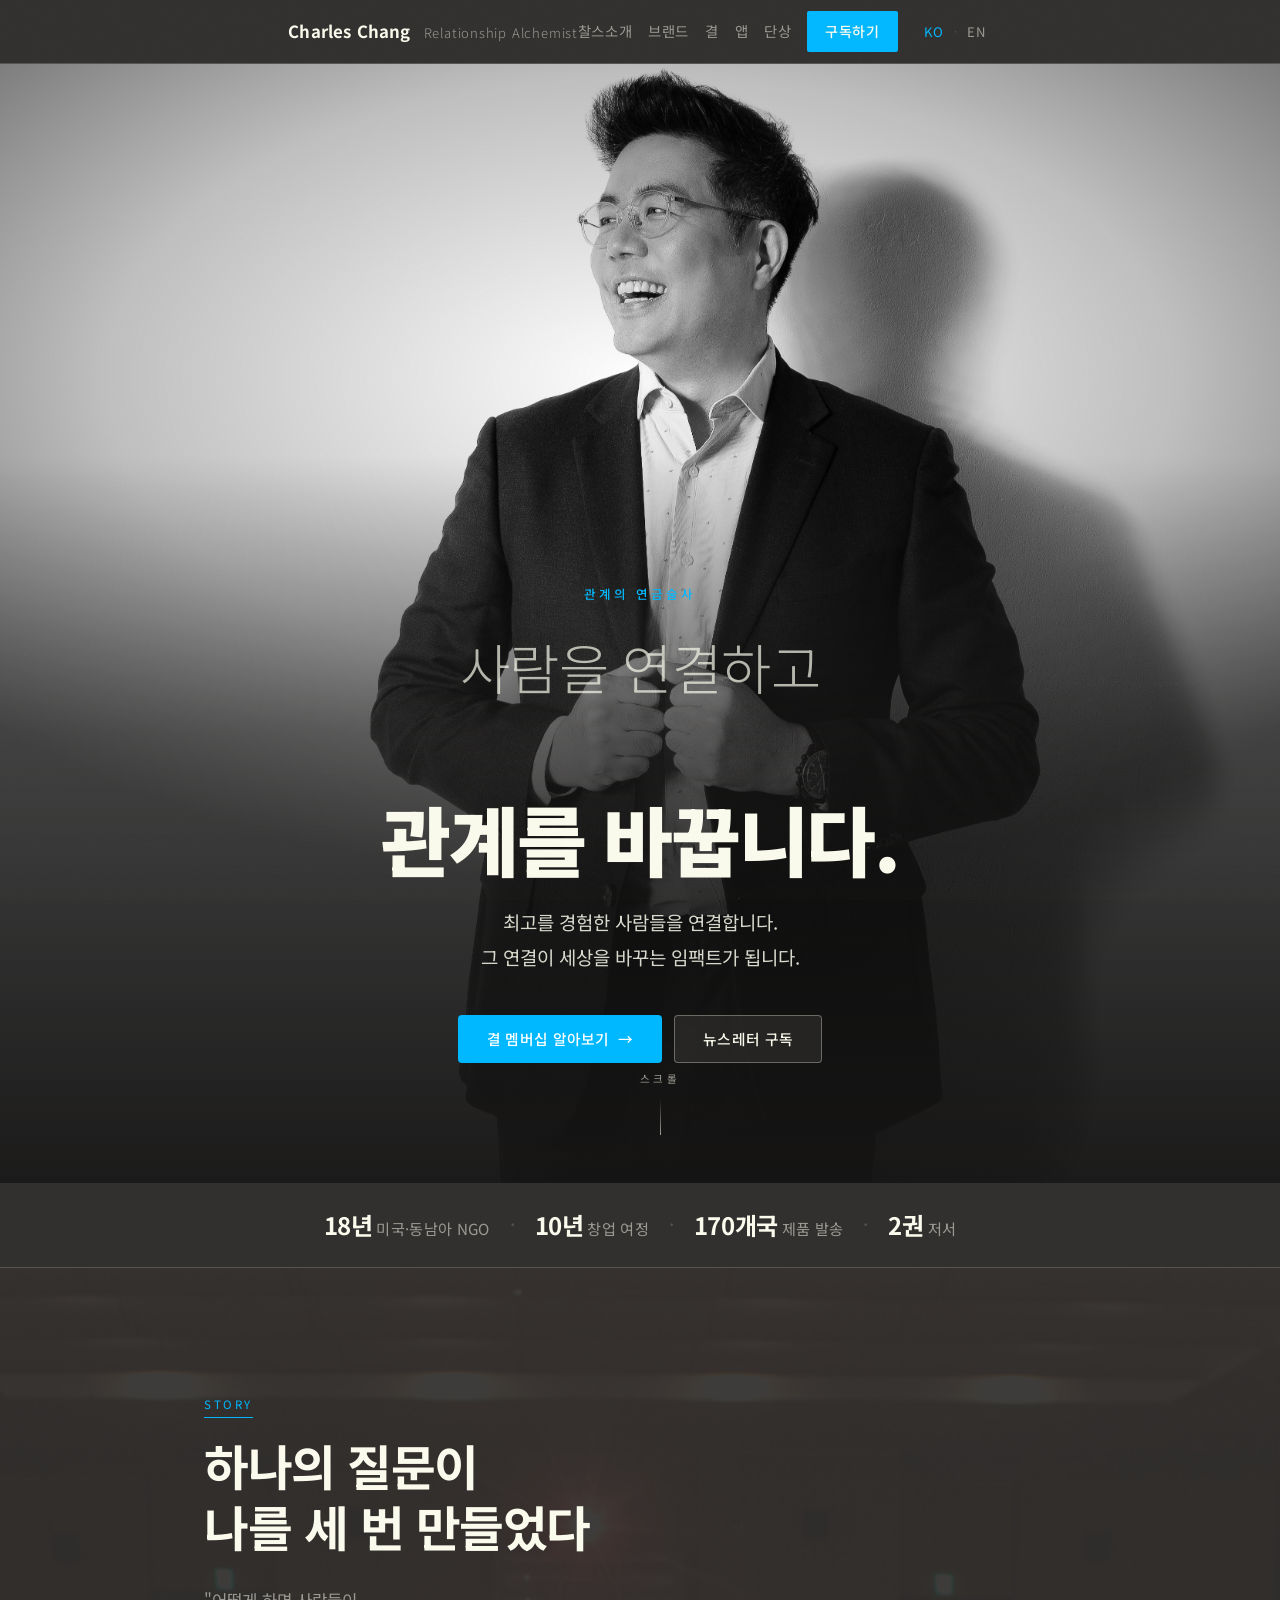
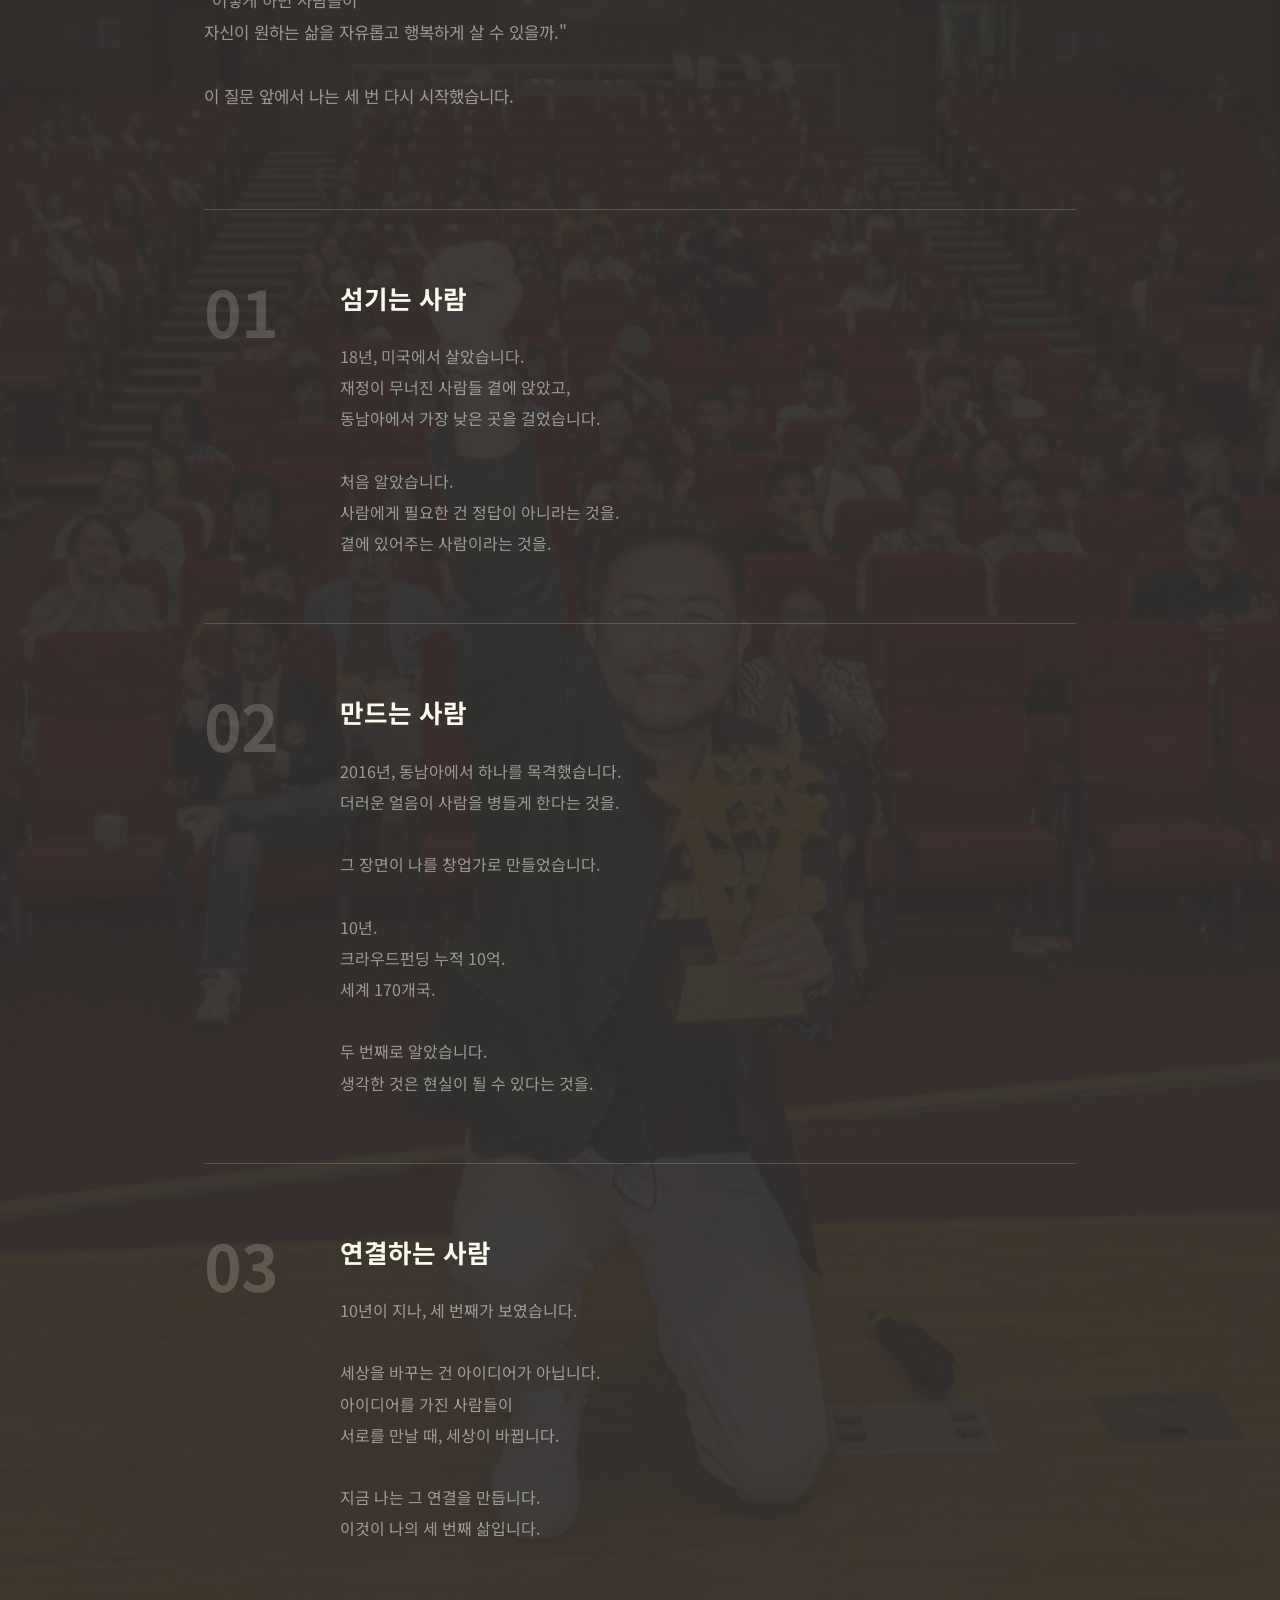
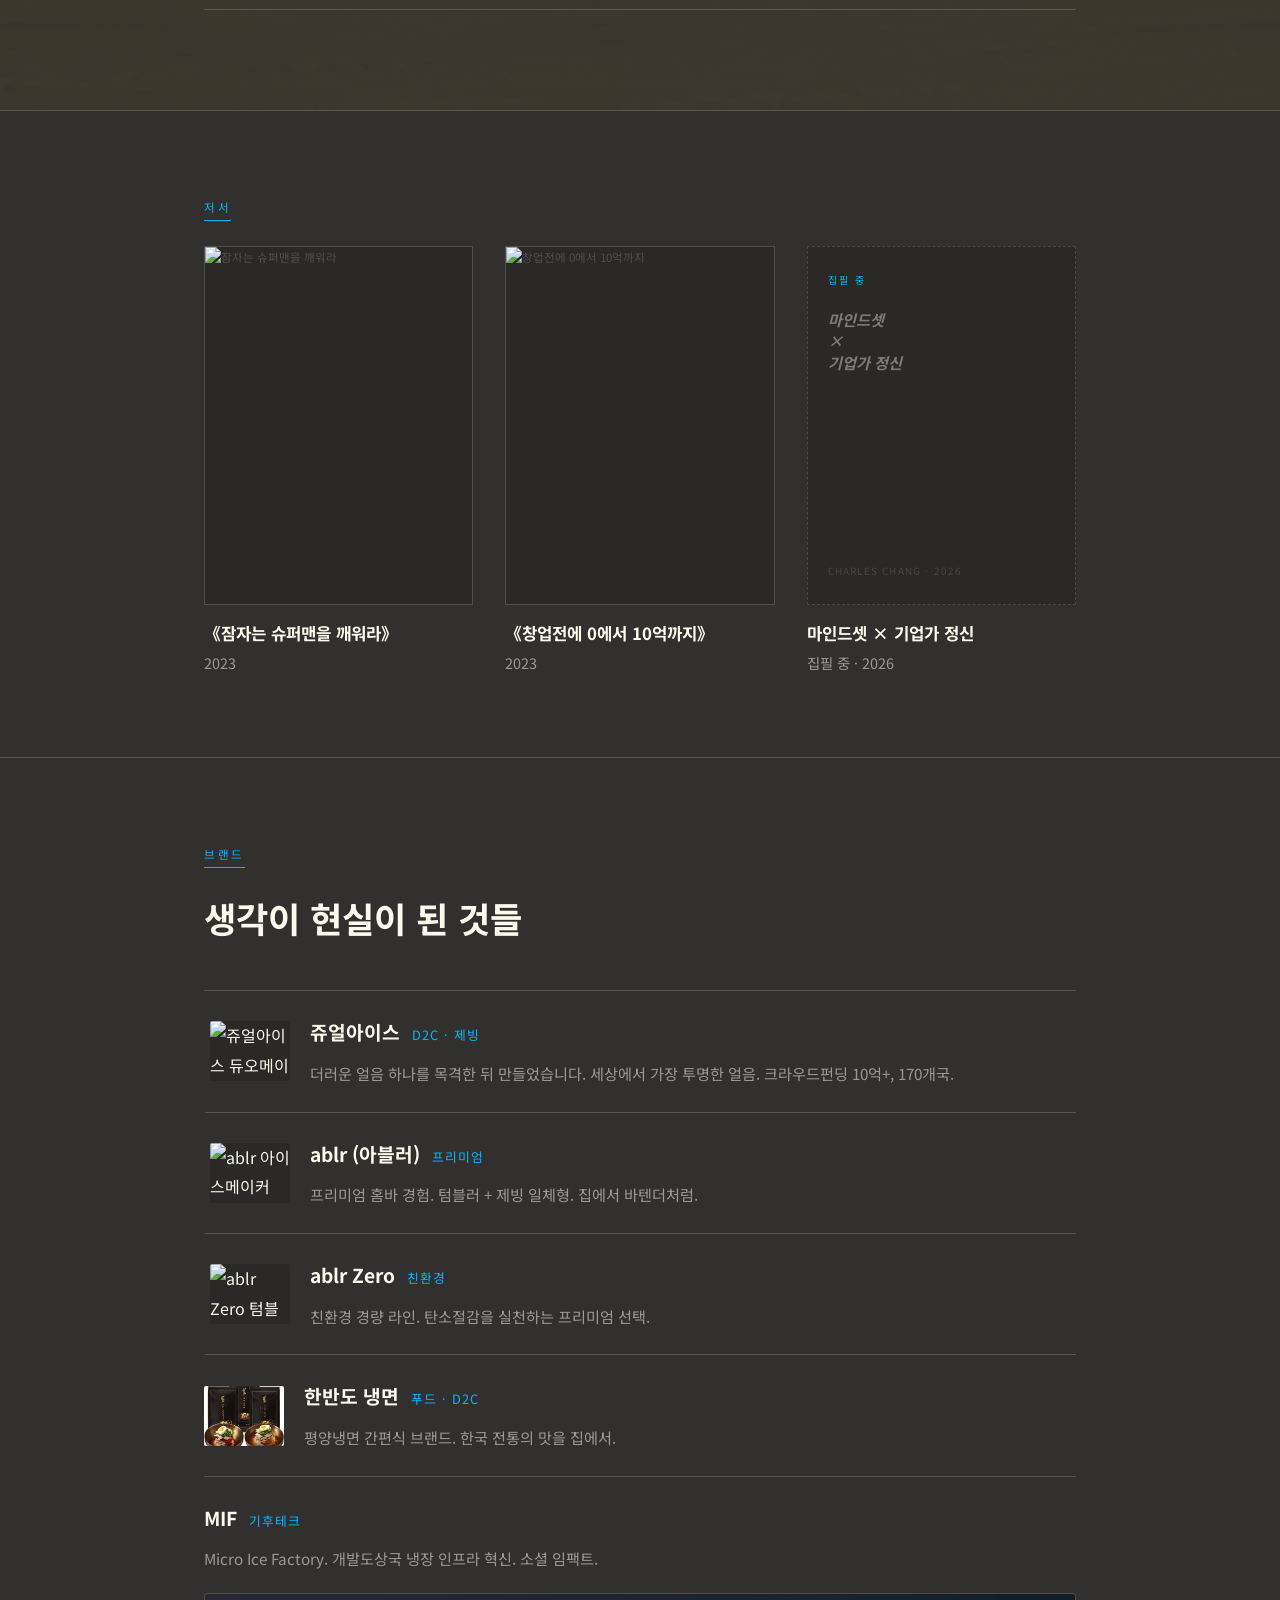
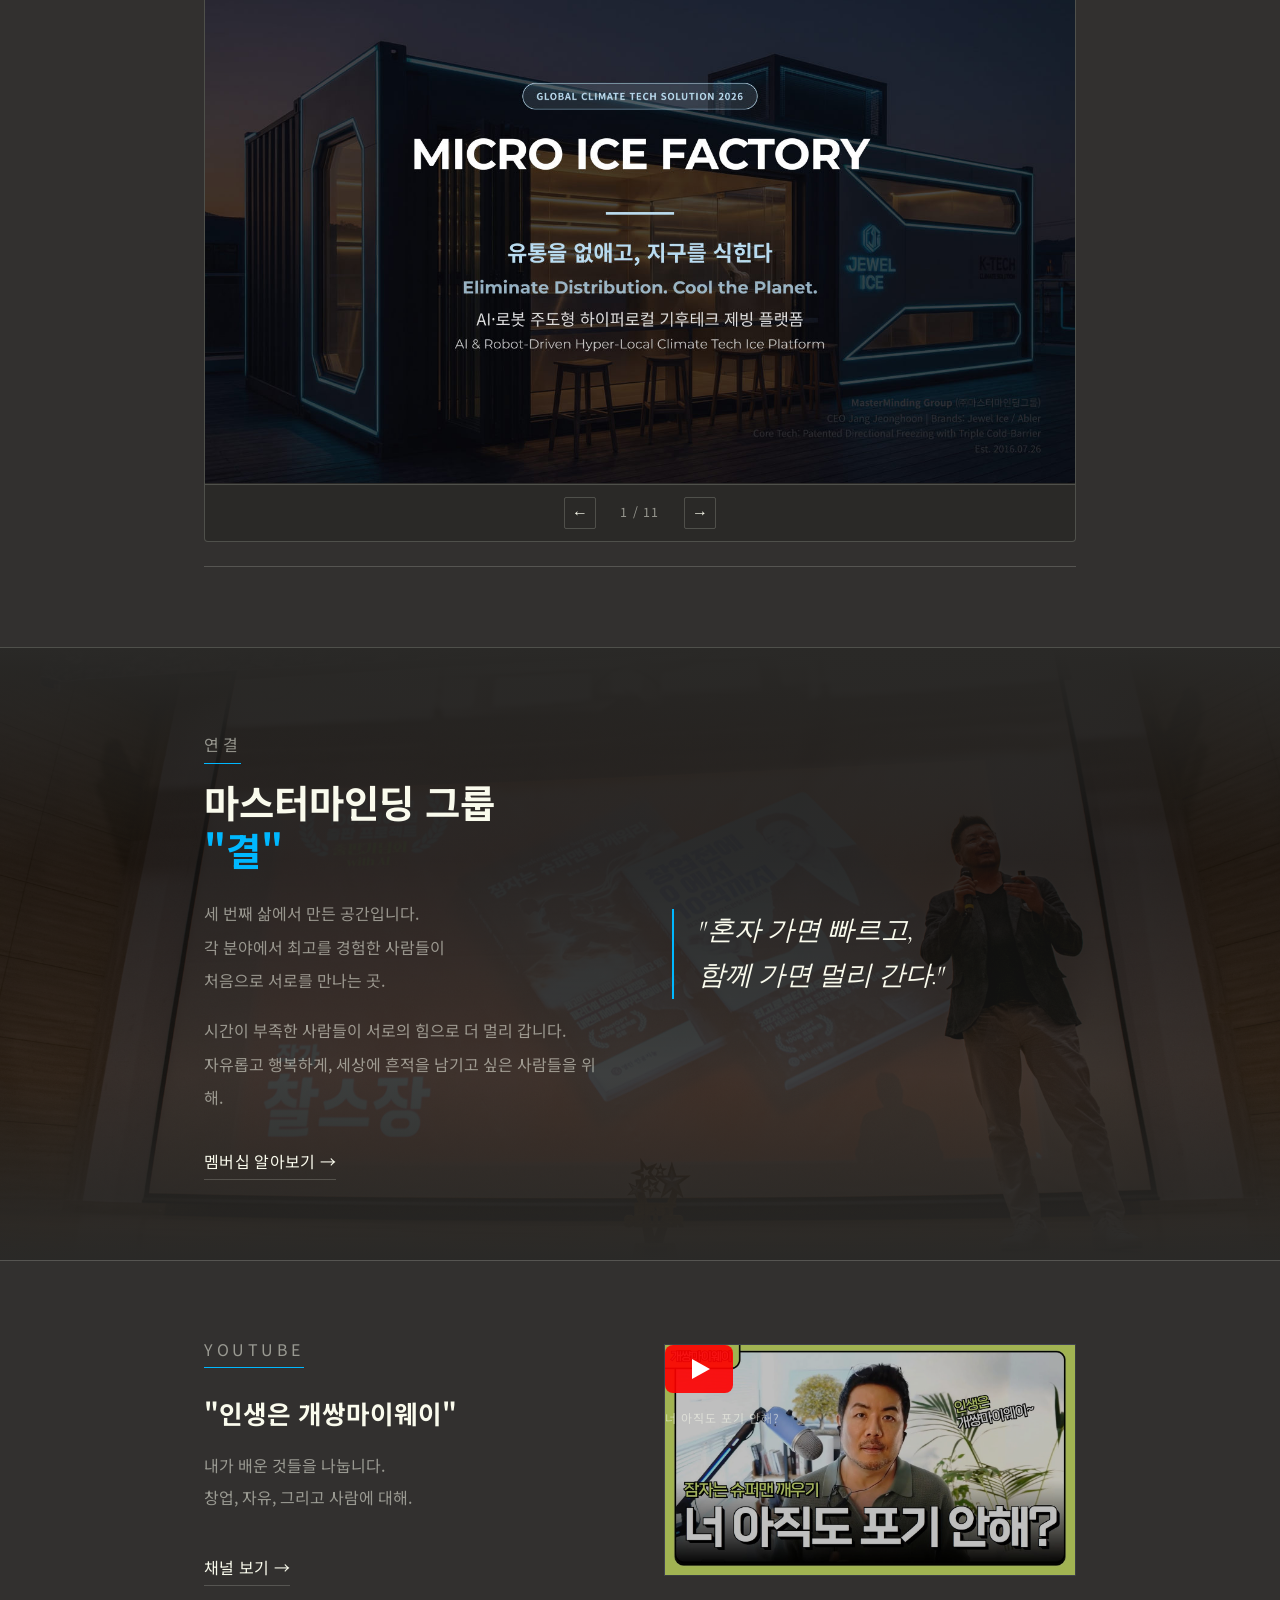
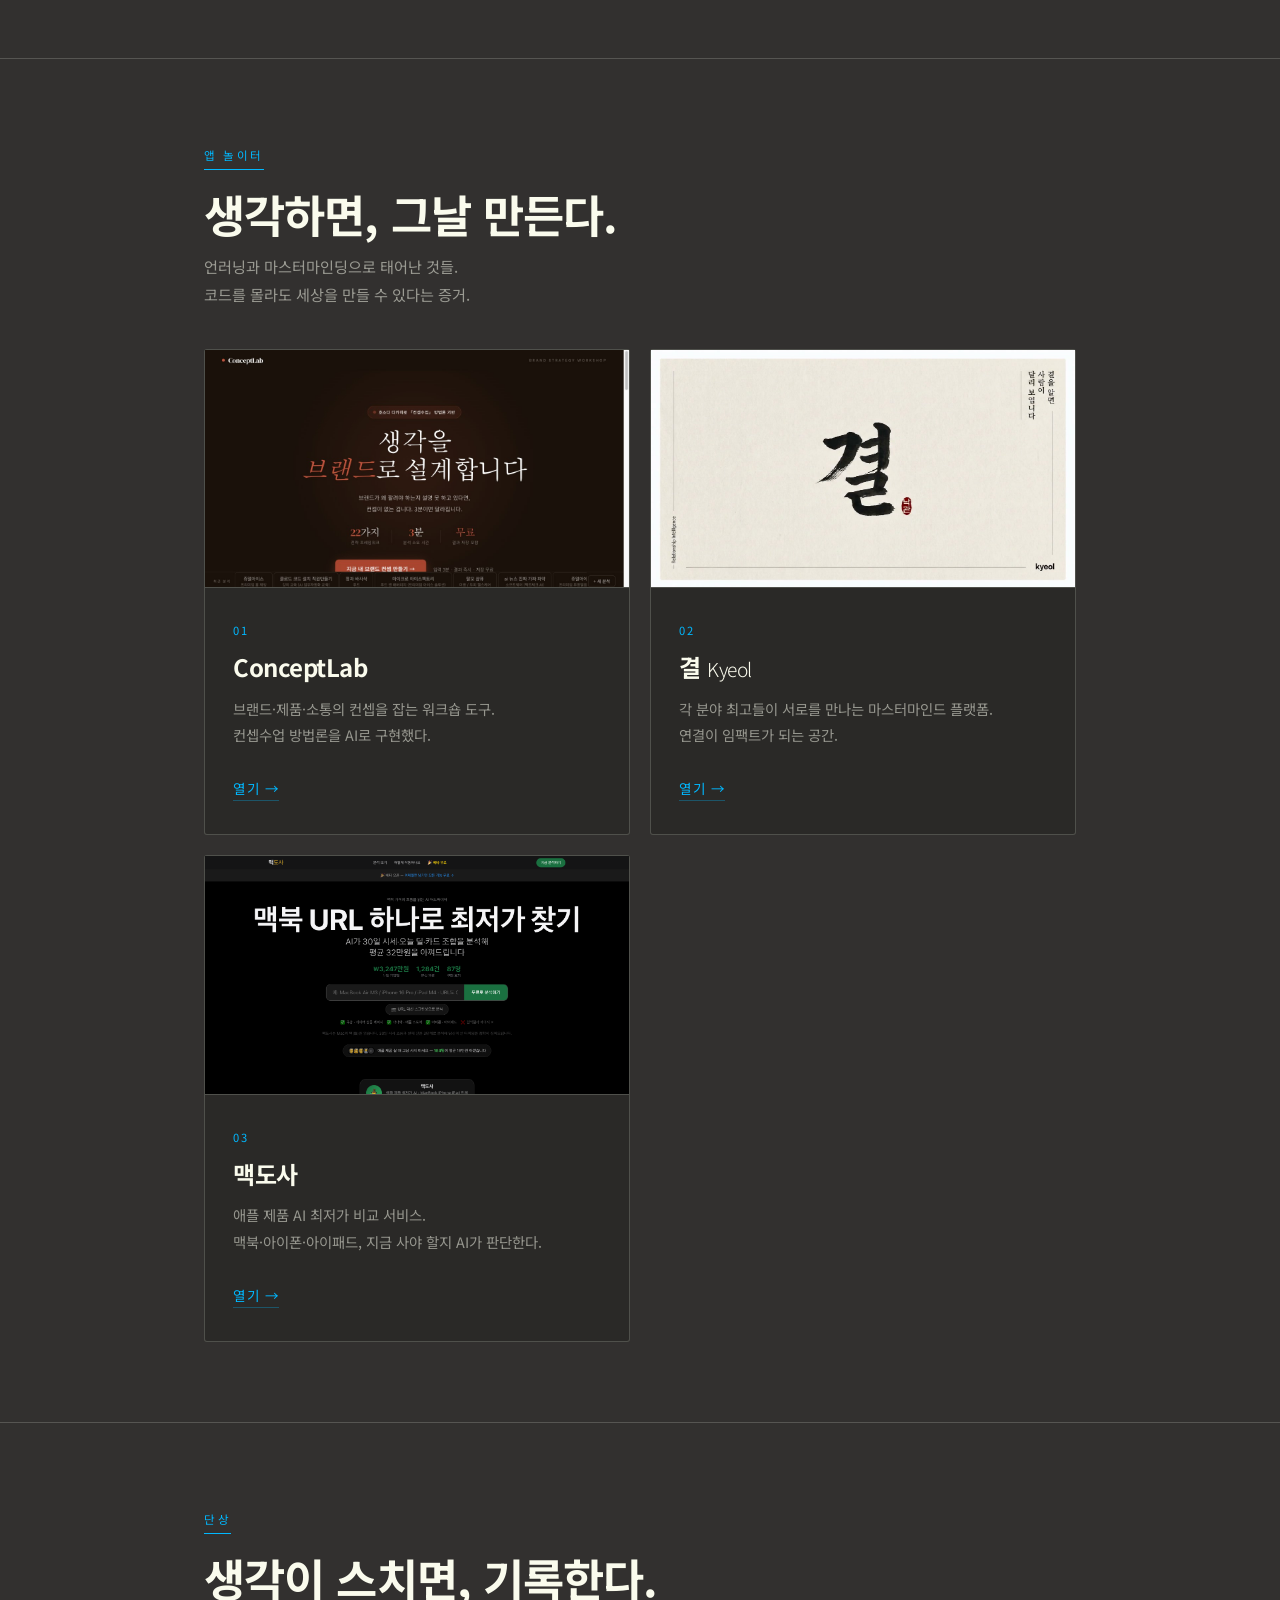
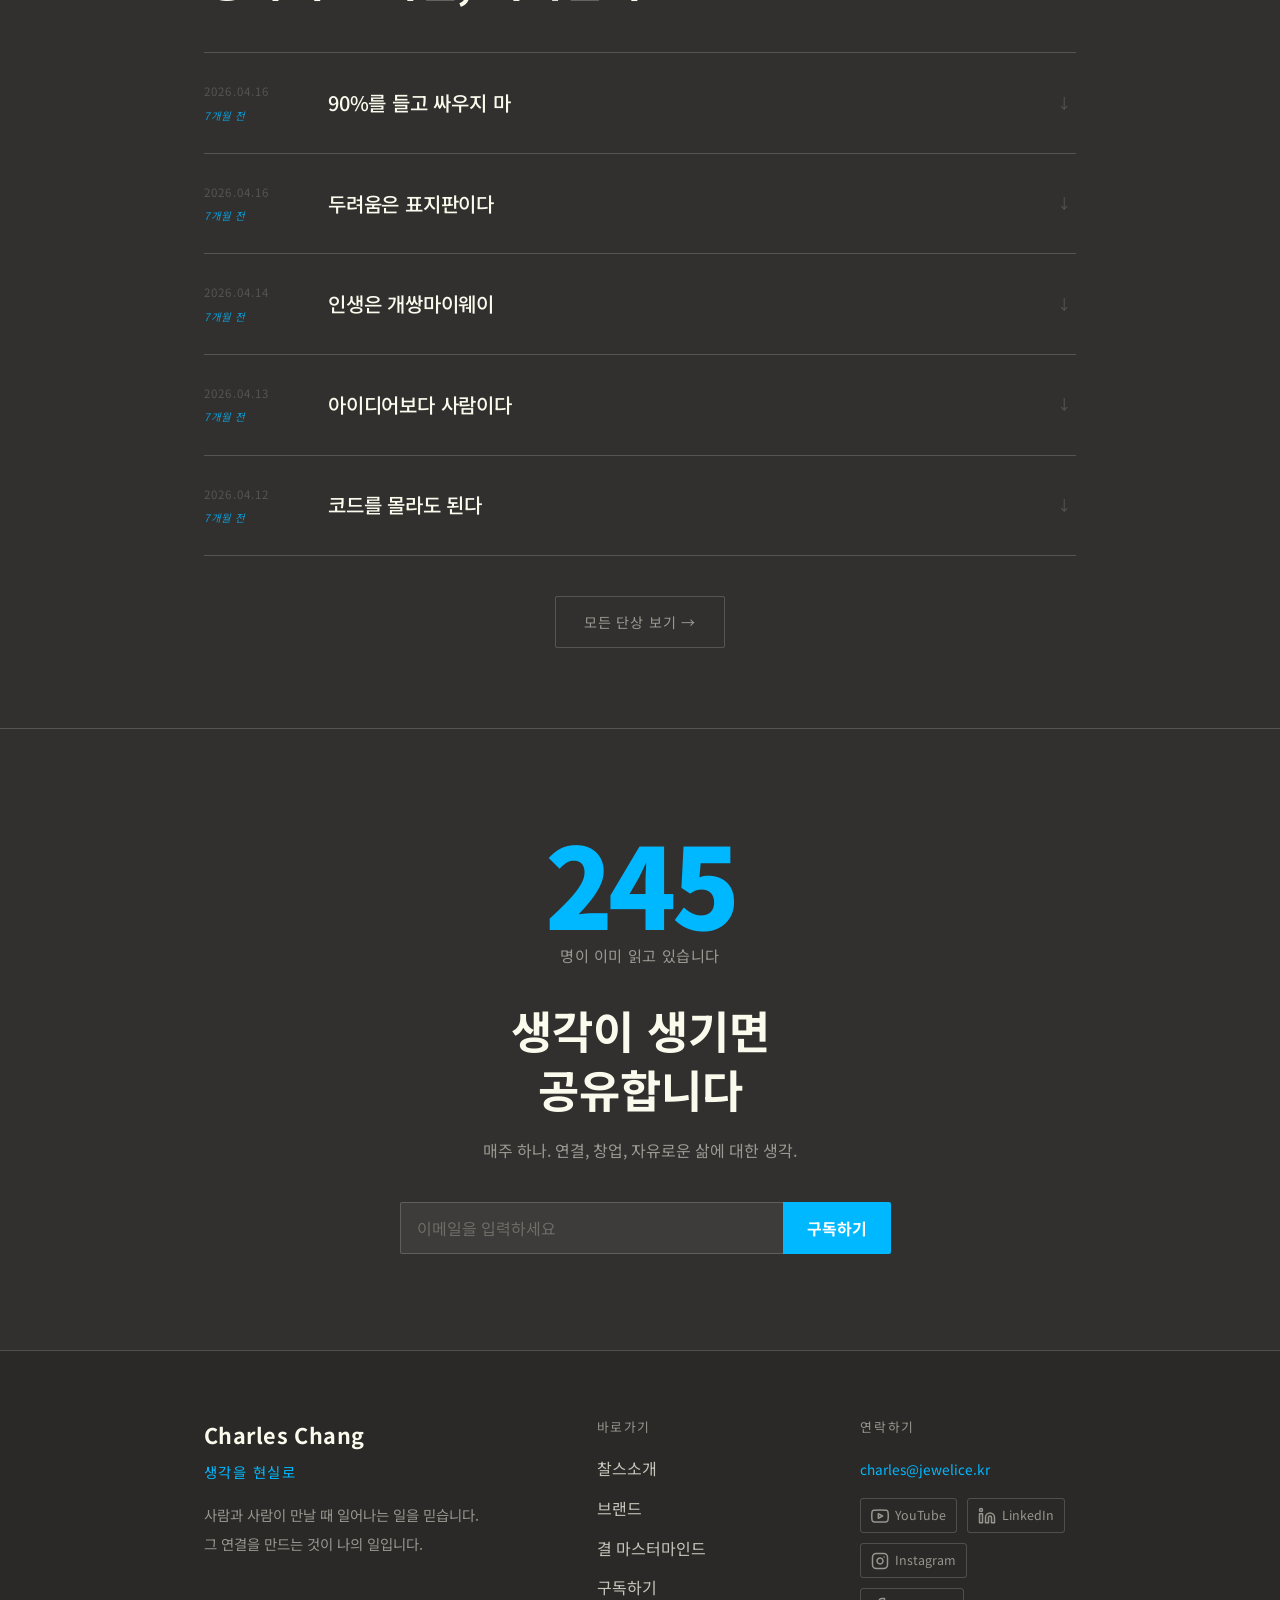
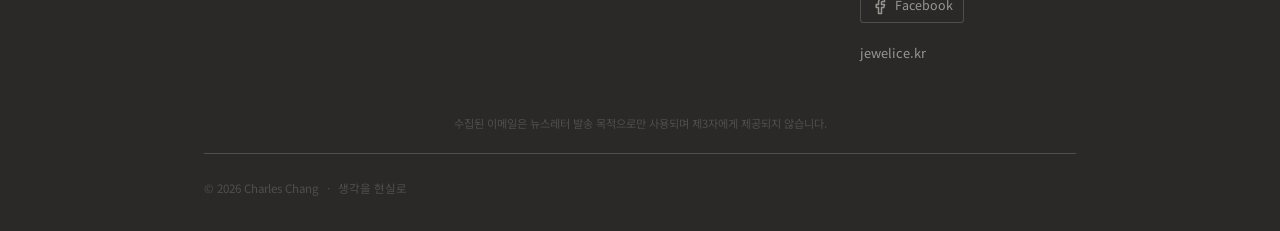
==== commit d48f7804: "결 카드: kyeol.me 도메인 + 실제 첫 장표 이미지로 교체 - href: kyeol.onrender.com → kyeol.me (가비아 등록 도메인) - img: app-k" ====
--- a/index.html
+++ b/index.html
@@ -428,9 +428,9 @@
           <span class="app-link"><span class="ko">열기 →</span><span class="en">Open →</span></span>
         </div>
       </a>
-      <a href="https://kyeol.onrender.com" target="_blank" rel="noopener" class="app-card">
+      <a href="https://kyeol.me" target="_blank" rel="noopener" class="app-card">
         <div class="app-preview">
-          <img src="app-kyeol.jpg" alt="결 Kyeol 미리보기" />
+          <img src="app-kyeol-poster.jpg" alt="결 Kyeol 미리보기 — 붓글씨 결+낙관" />
           <div class="app-preview-overlay"><span class="ko">열어보기 →</span><span class="en">Open →</span></div>
         </div>
         <div class="app-card-inner">
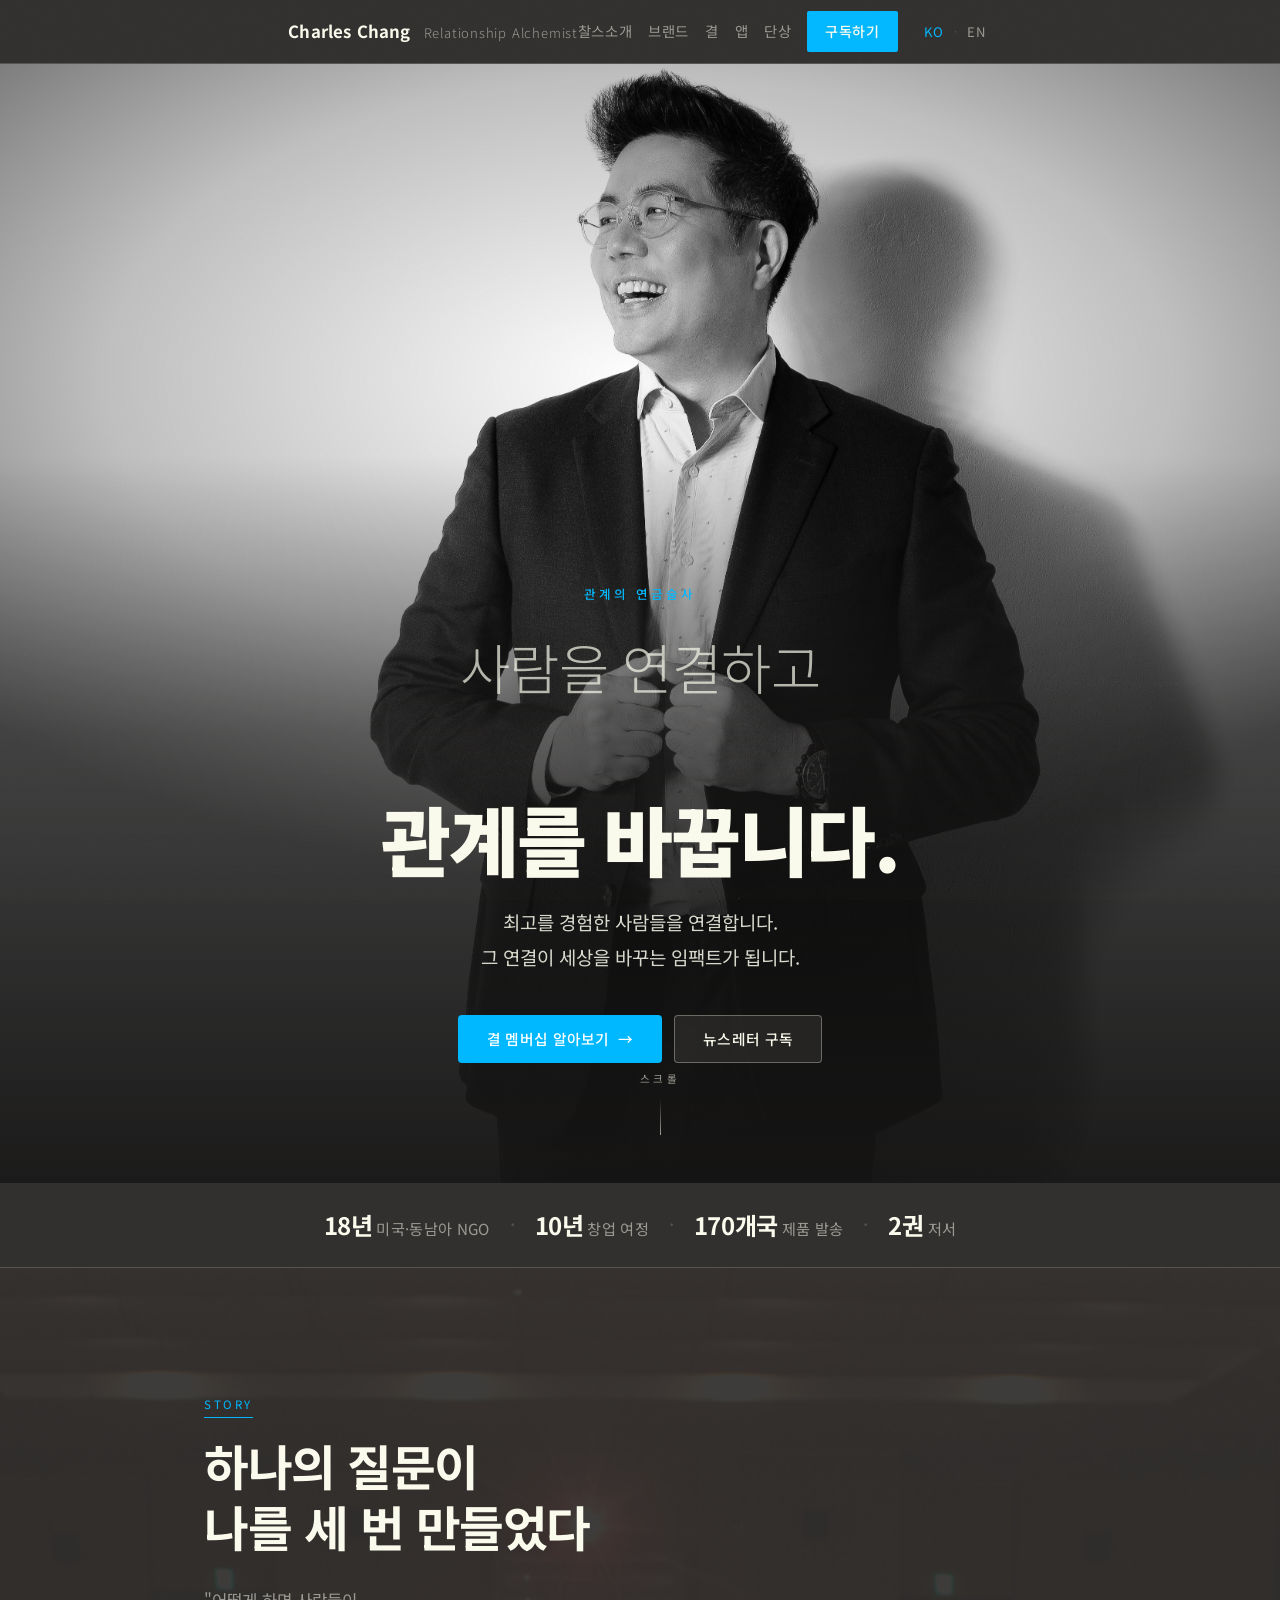
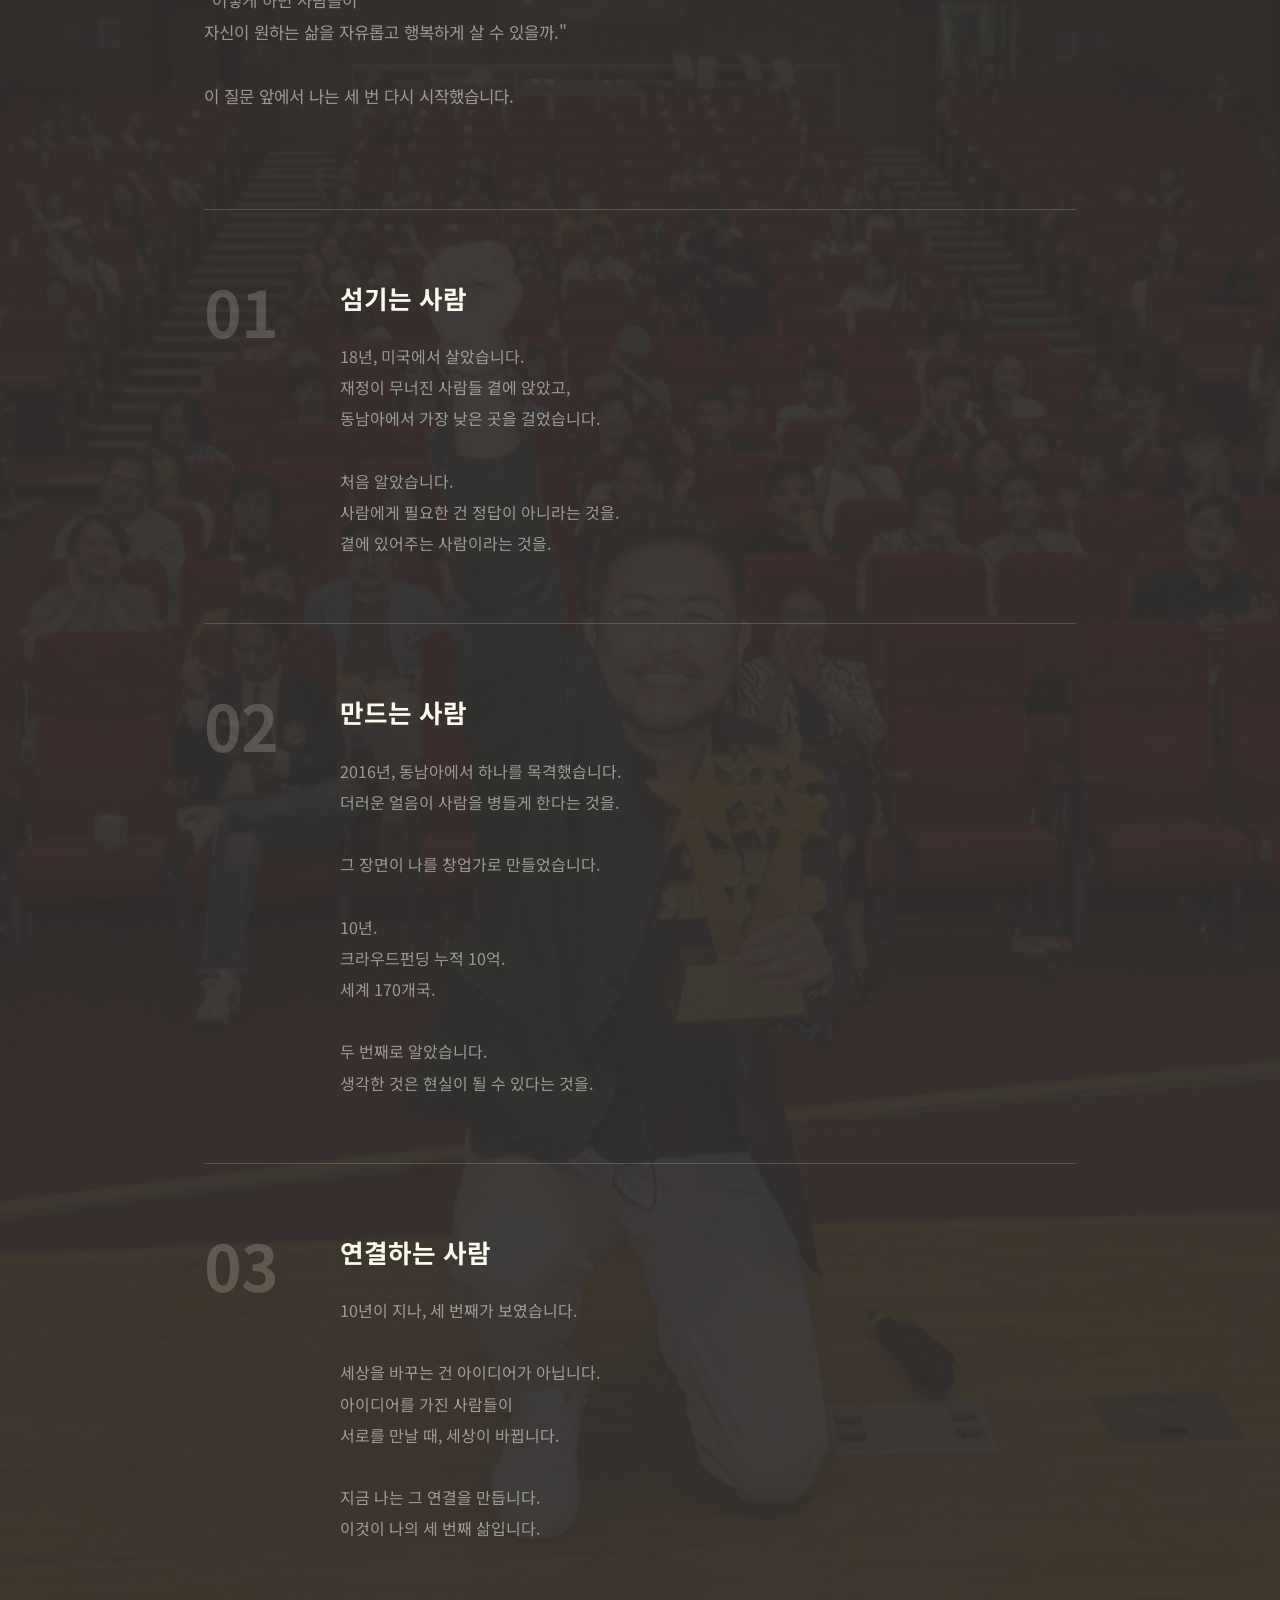
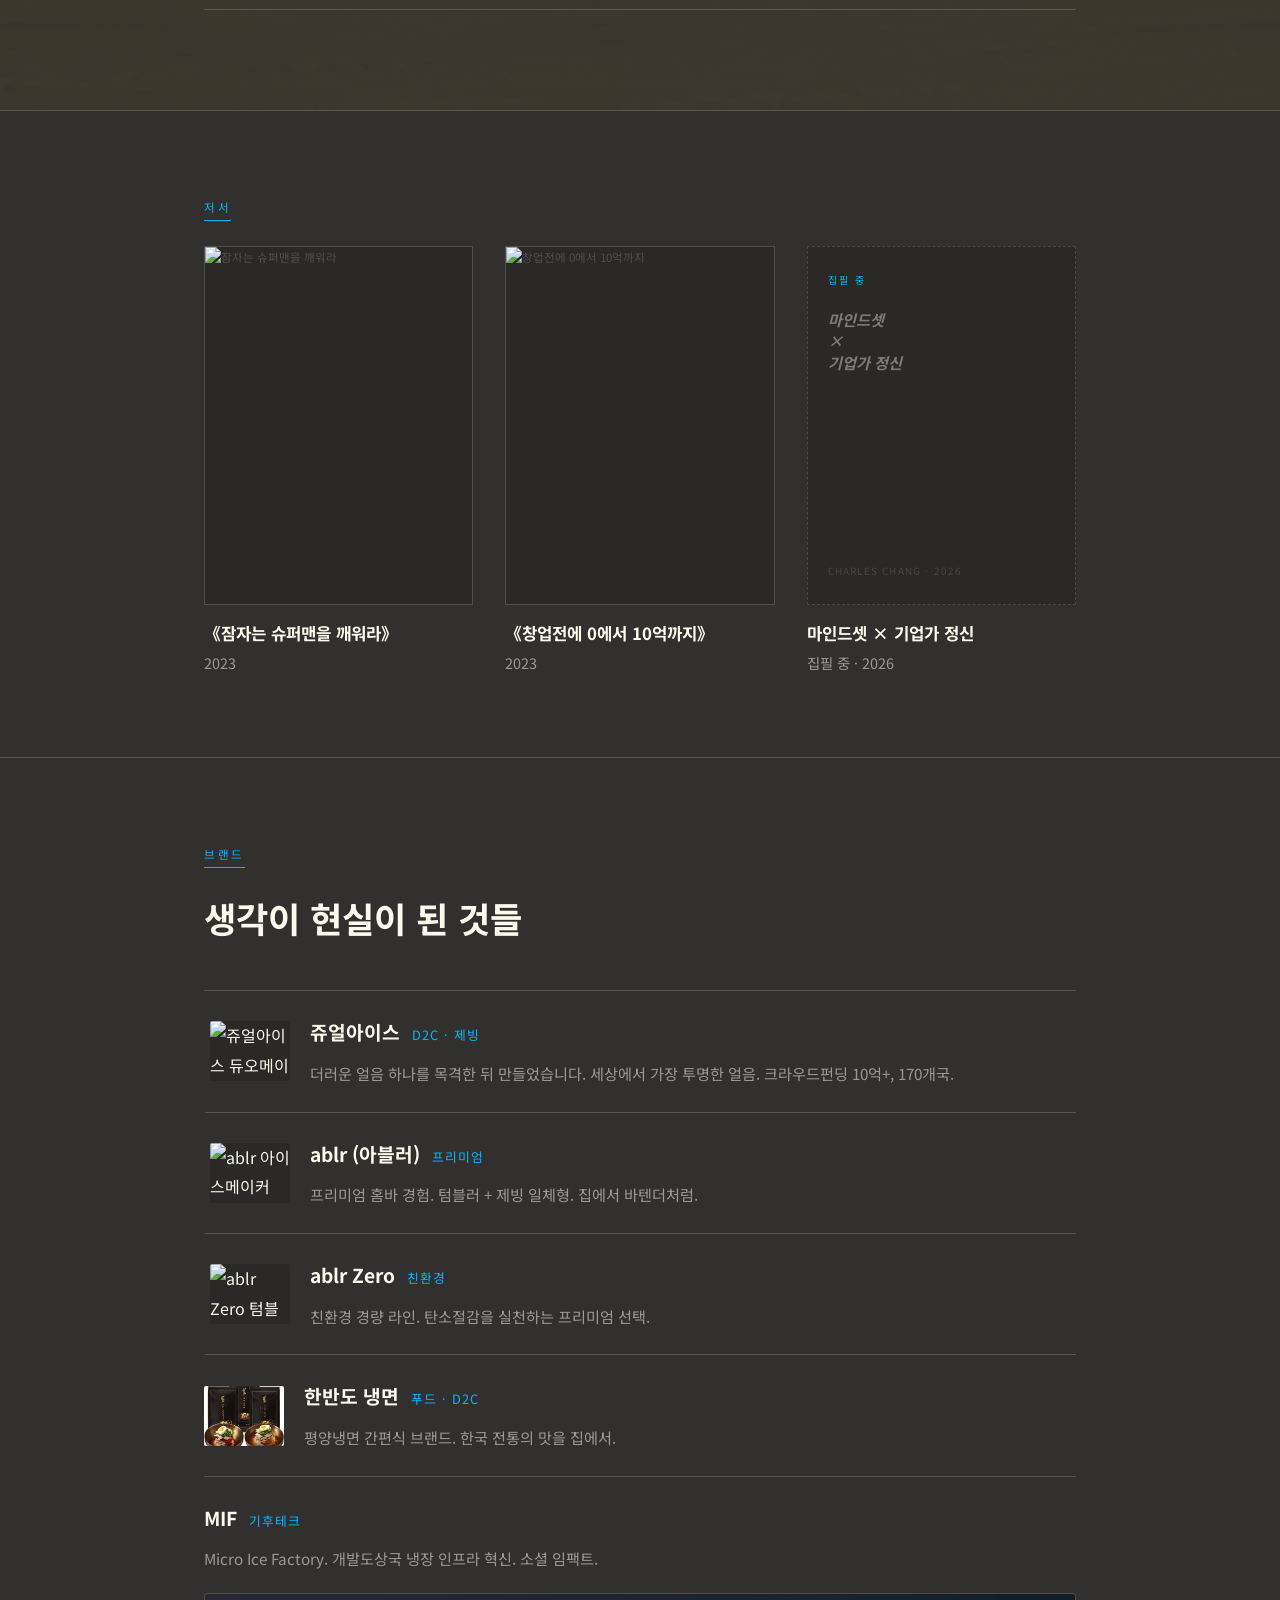
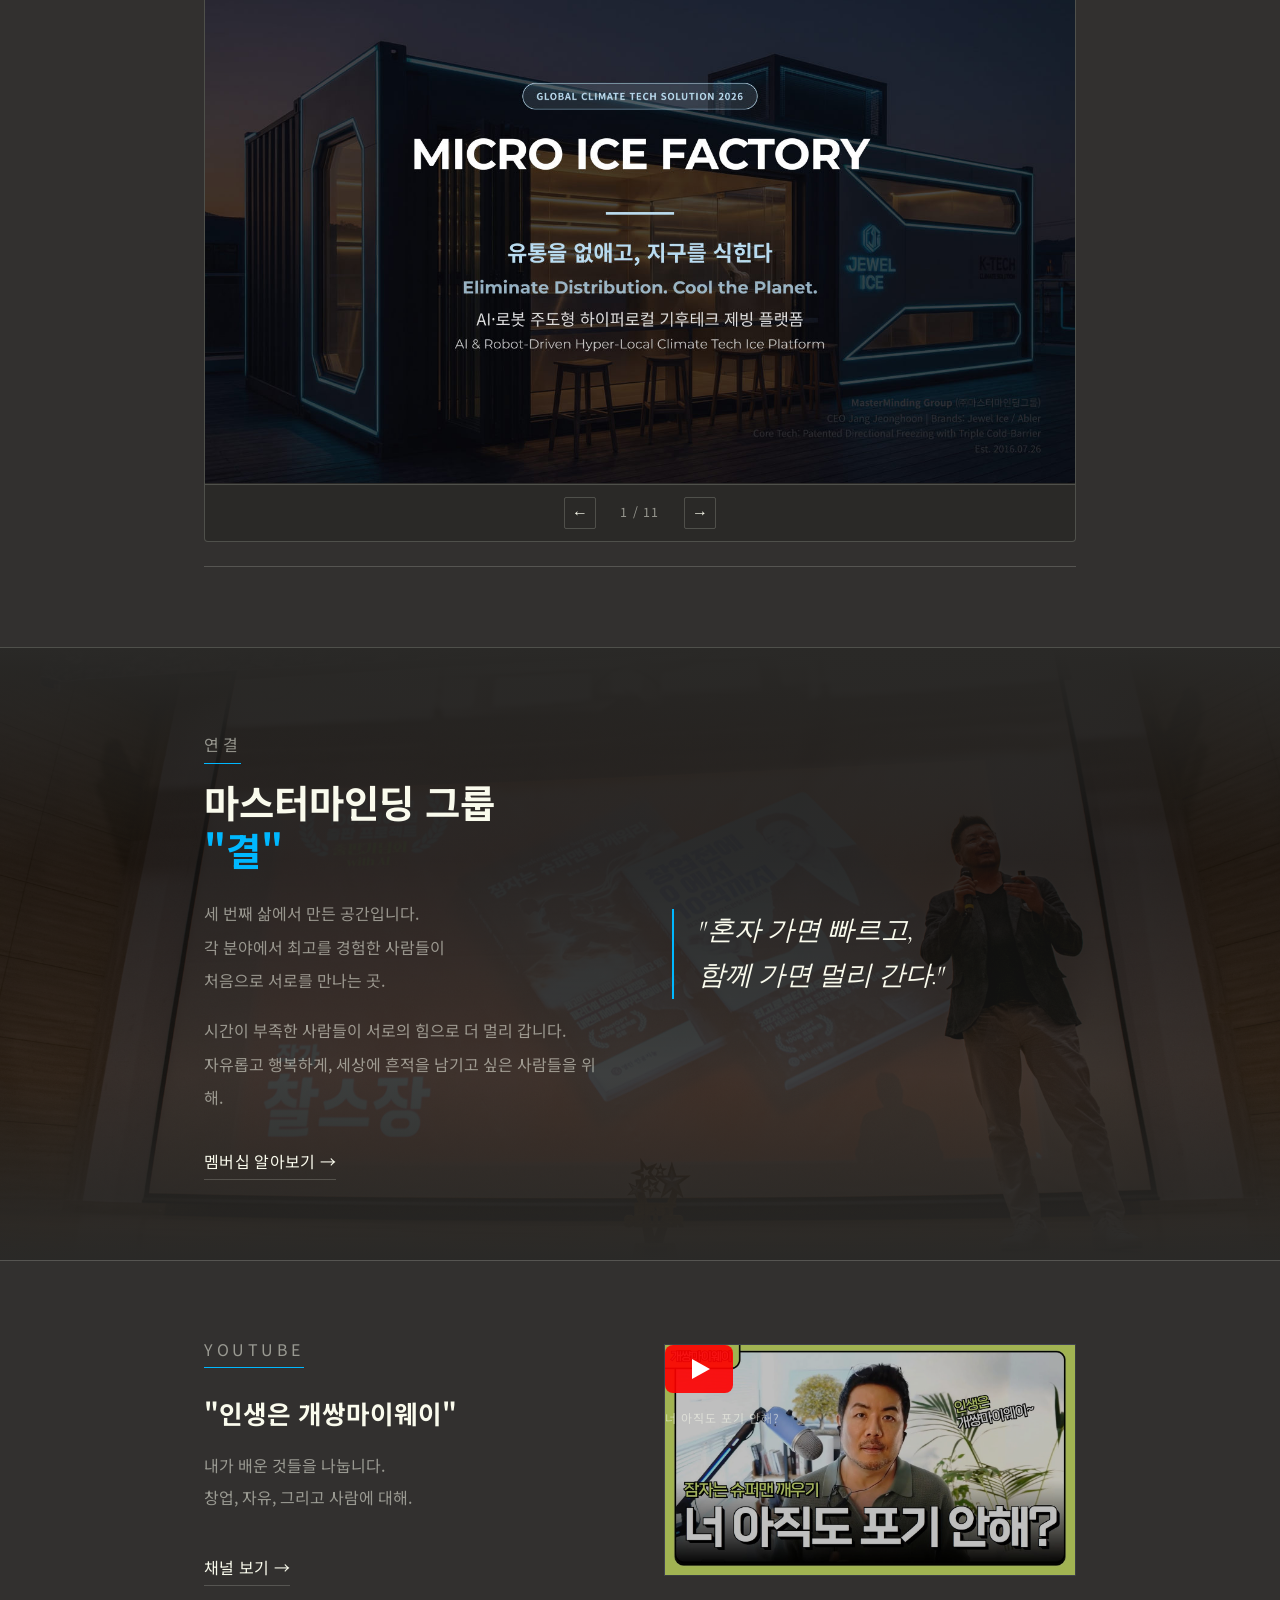
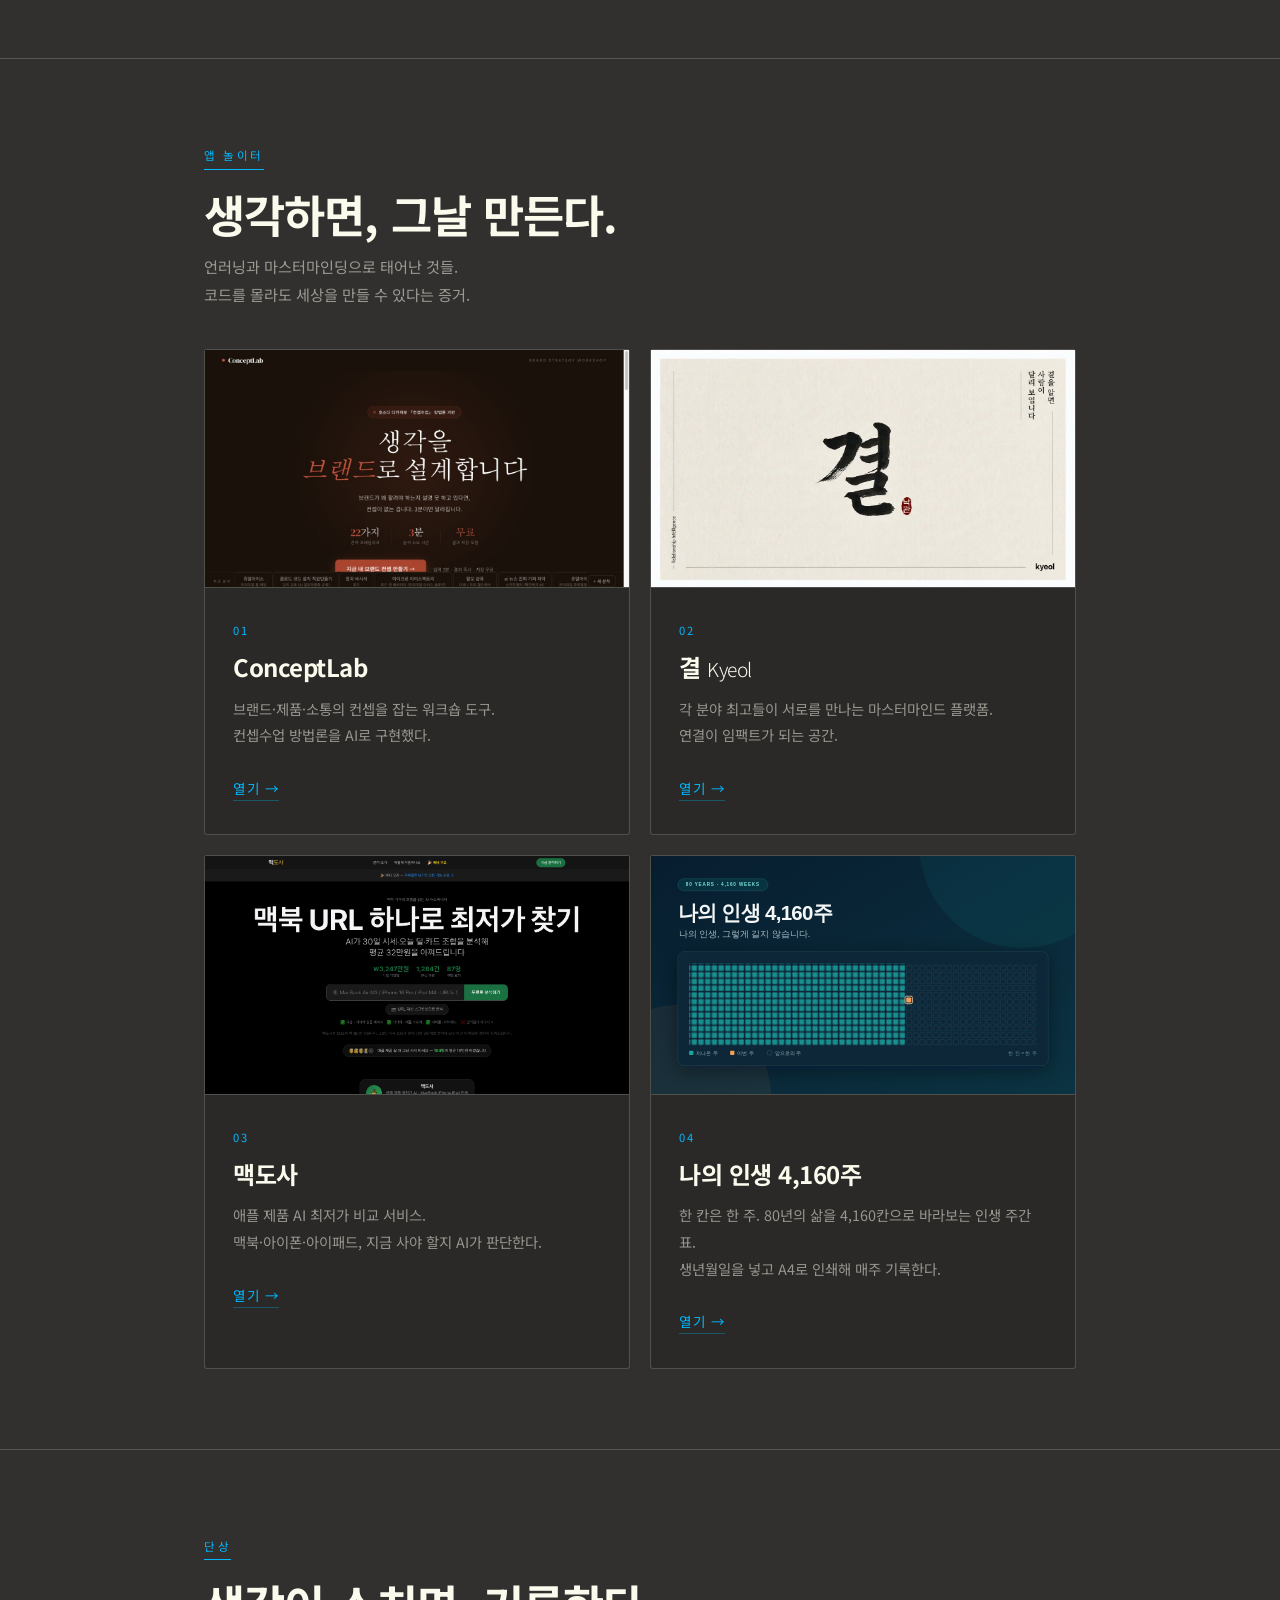
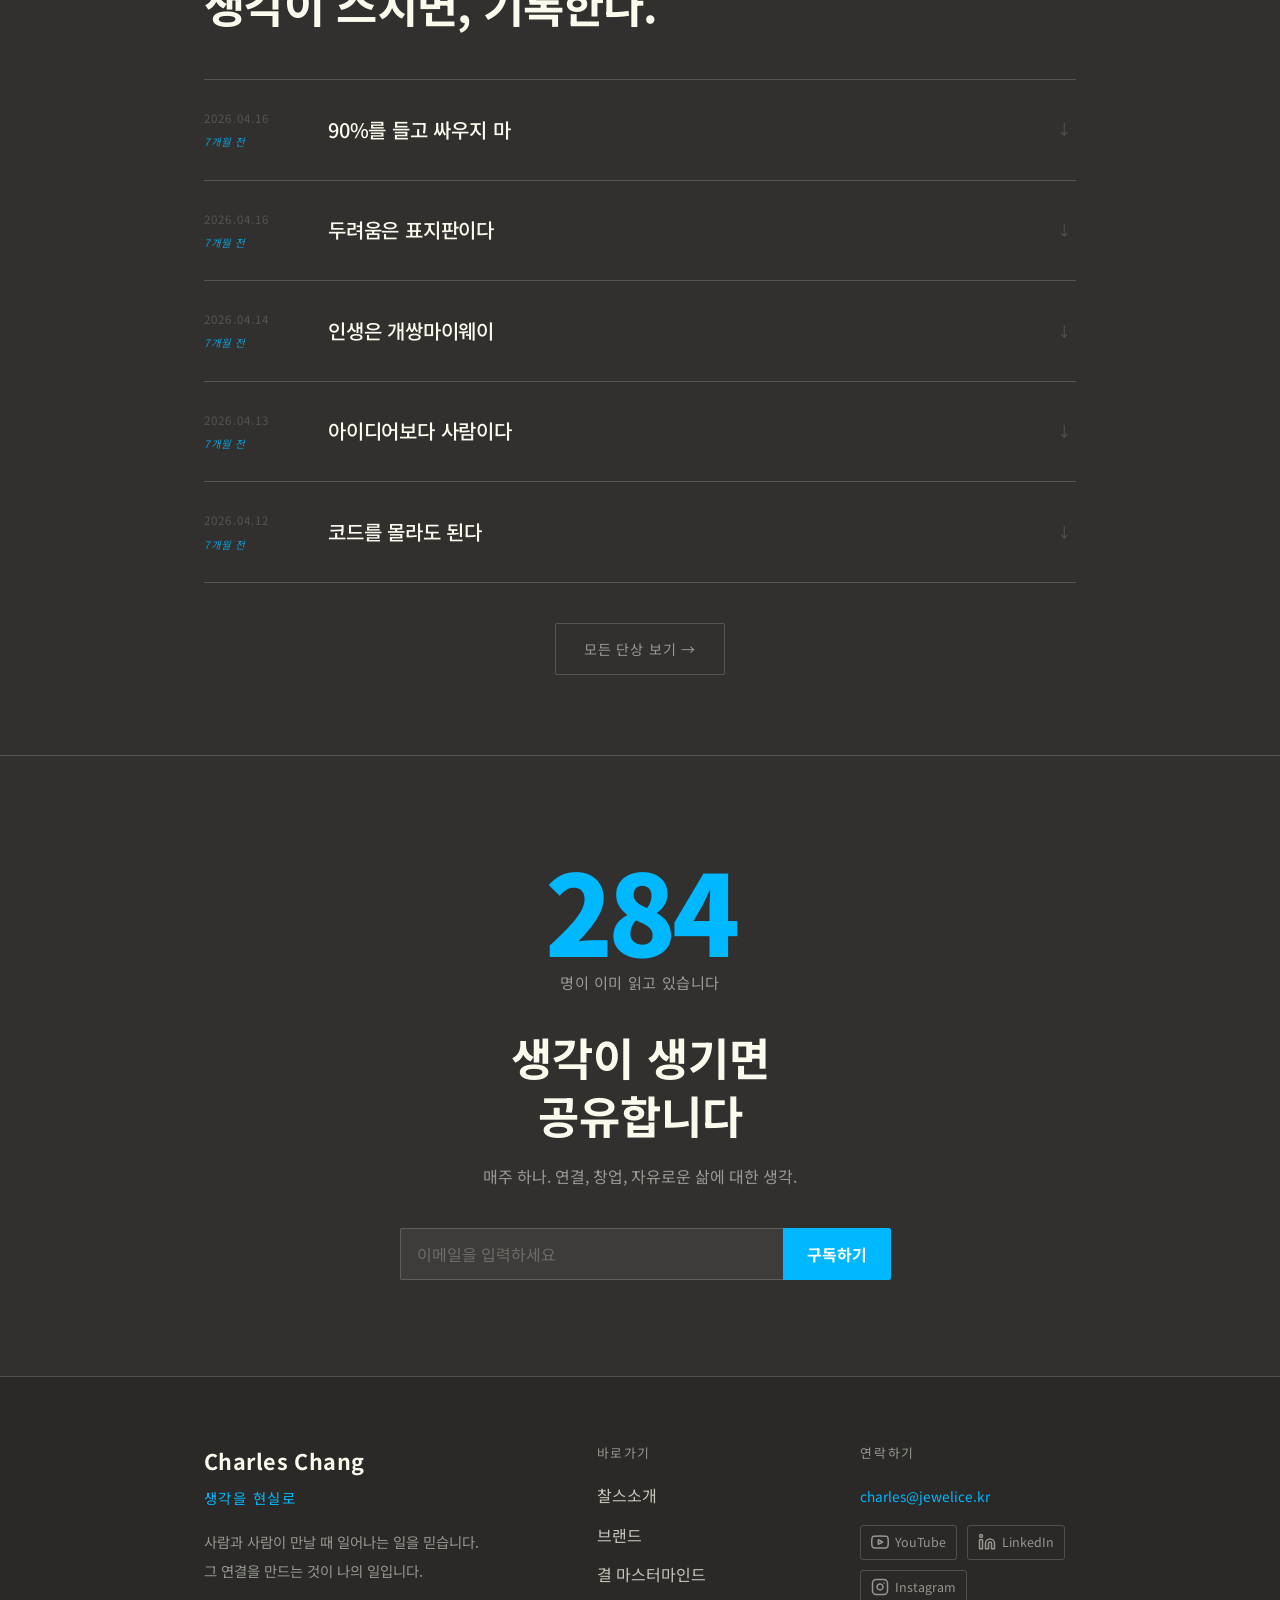
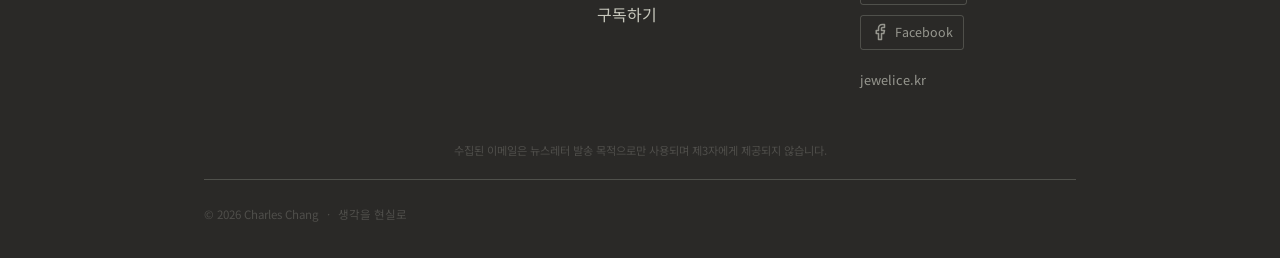
==== commit 308d2a6b: "Add life weeks app to playground" ====
--- a/index.html
+++ b/index.html
@@ -454,6 +454,21 @@
           <p class="app-desc">
             <span class="ko">애플 제품 AI 최저가 비교 서비스.<br>맥북·아이폰·아이패드, 지금 사야 할지 AI가 판단한다.</span>
             <span class="en">AI-powered Apple product price comparison.<br>MacBook, iPhone, iPad — AI tells you when to buy.</span>
+          </p>
+          <span class="app-link"><span class="ko">열기 →</span><span class="en">Open →</span></span>
+        </div>
+      </a>
+      <a href="https://life-4160-weeks.charlesmaster.chatgpt.site" target="_blank" rel="noopener" class="app-card">
+        <div class="app-preview">
+          <img src="app-life-4160.svg" alt="나의 인생 4,160주 미리보기" />
+          <div class="app-preview-overlay"><span class="ko">열어보기 →</span><span class="en">Open →</span></div>
+        </div>
+        <div class="app-card-inner">
+          <span class="app-num">04</span>
+          <h3 class="app-name"><span class="ko">나의 인생 4,160주</span><span class="en">My Life in 4,160 Weeks</span></h3>
+          <p class="app-desc">
+            <span class="ko">한 칸은 한 주. 80년의 삶을 4,160칸으로 바라보는 인생 주간표.<br>생년월일을 넣고 A4로 인쇄해 매주 기록한다.</span>
+            <span class="en">One square, one week. See an 80-year life in 4,160 weeks.<br>Personalize it, print on A4, and mark every week.</span>
           </p>
           <span class="app-link"><span class="ko">열기 →</span><span class="en">Open →</span></span>
         </div>
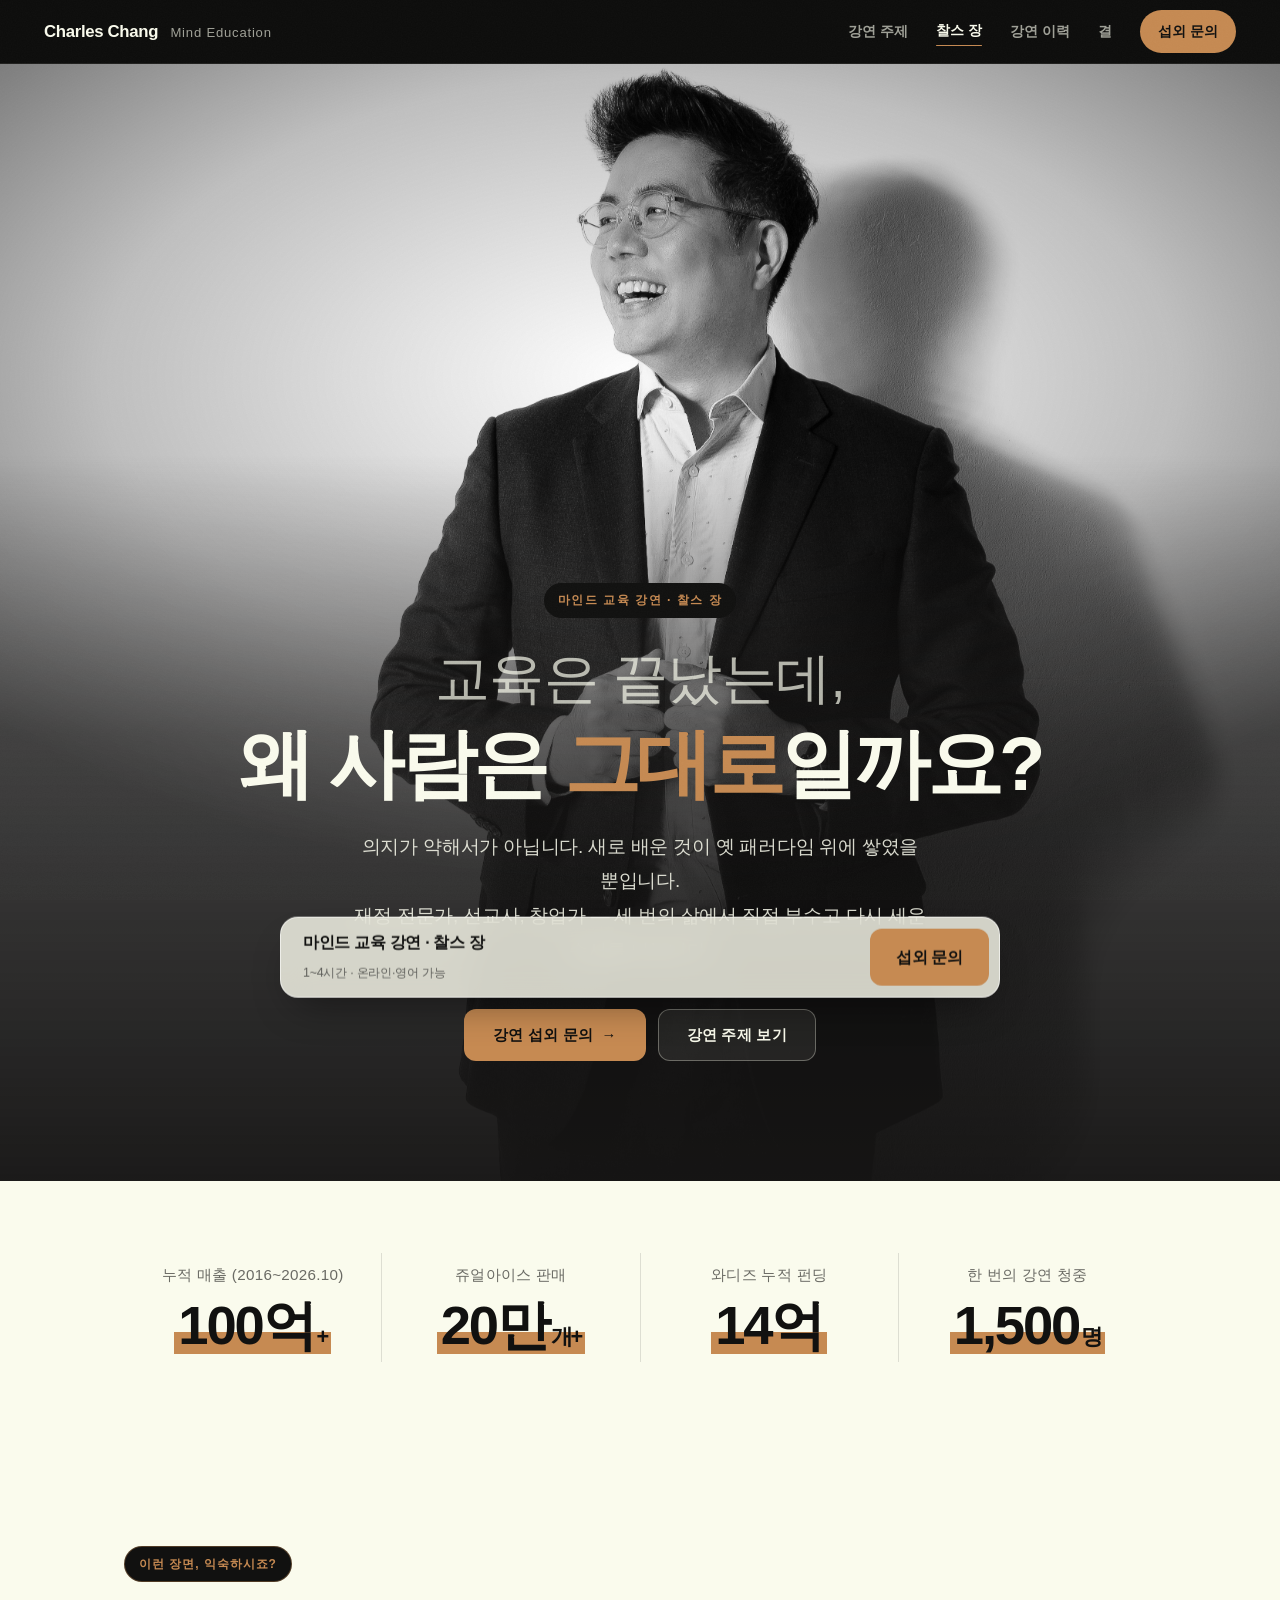
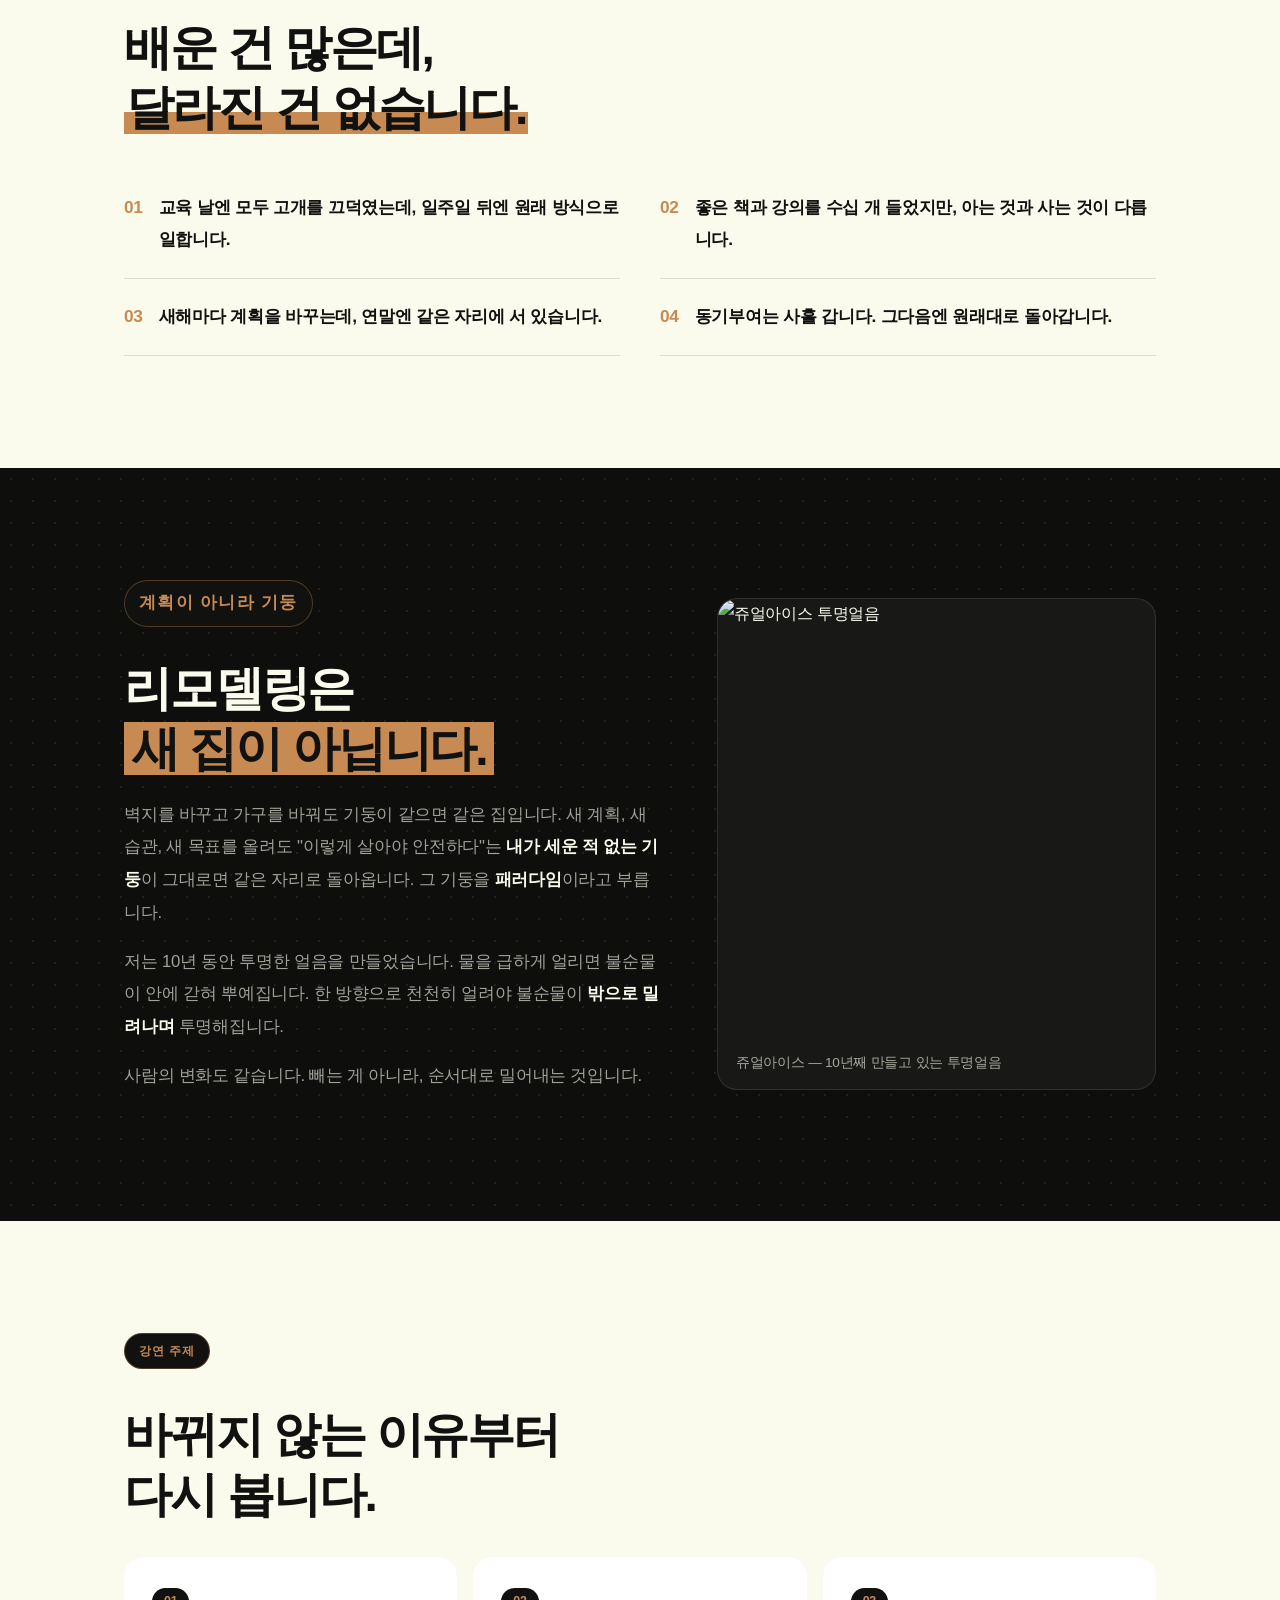
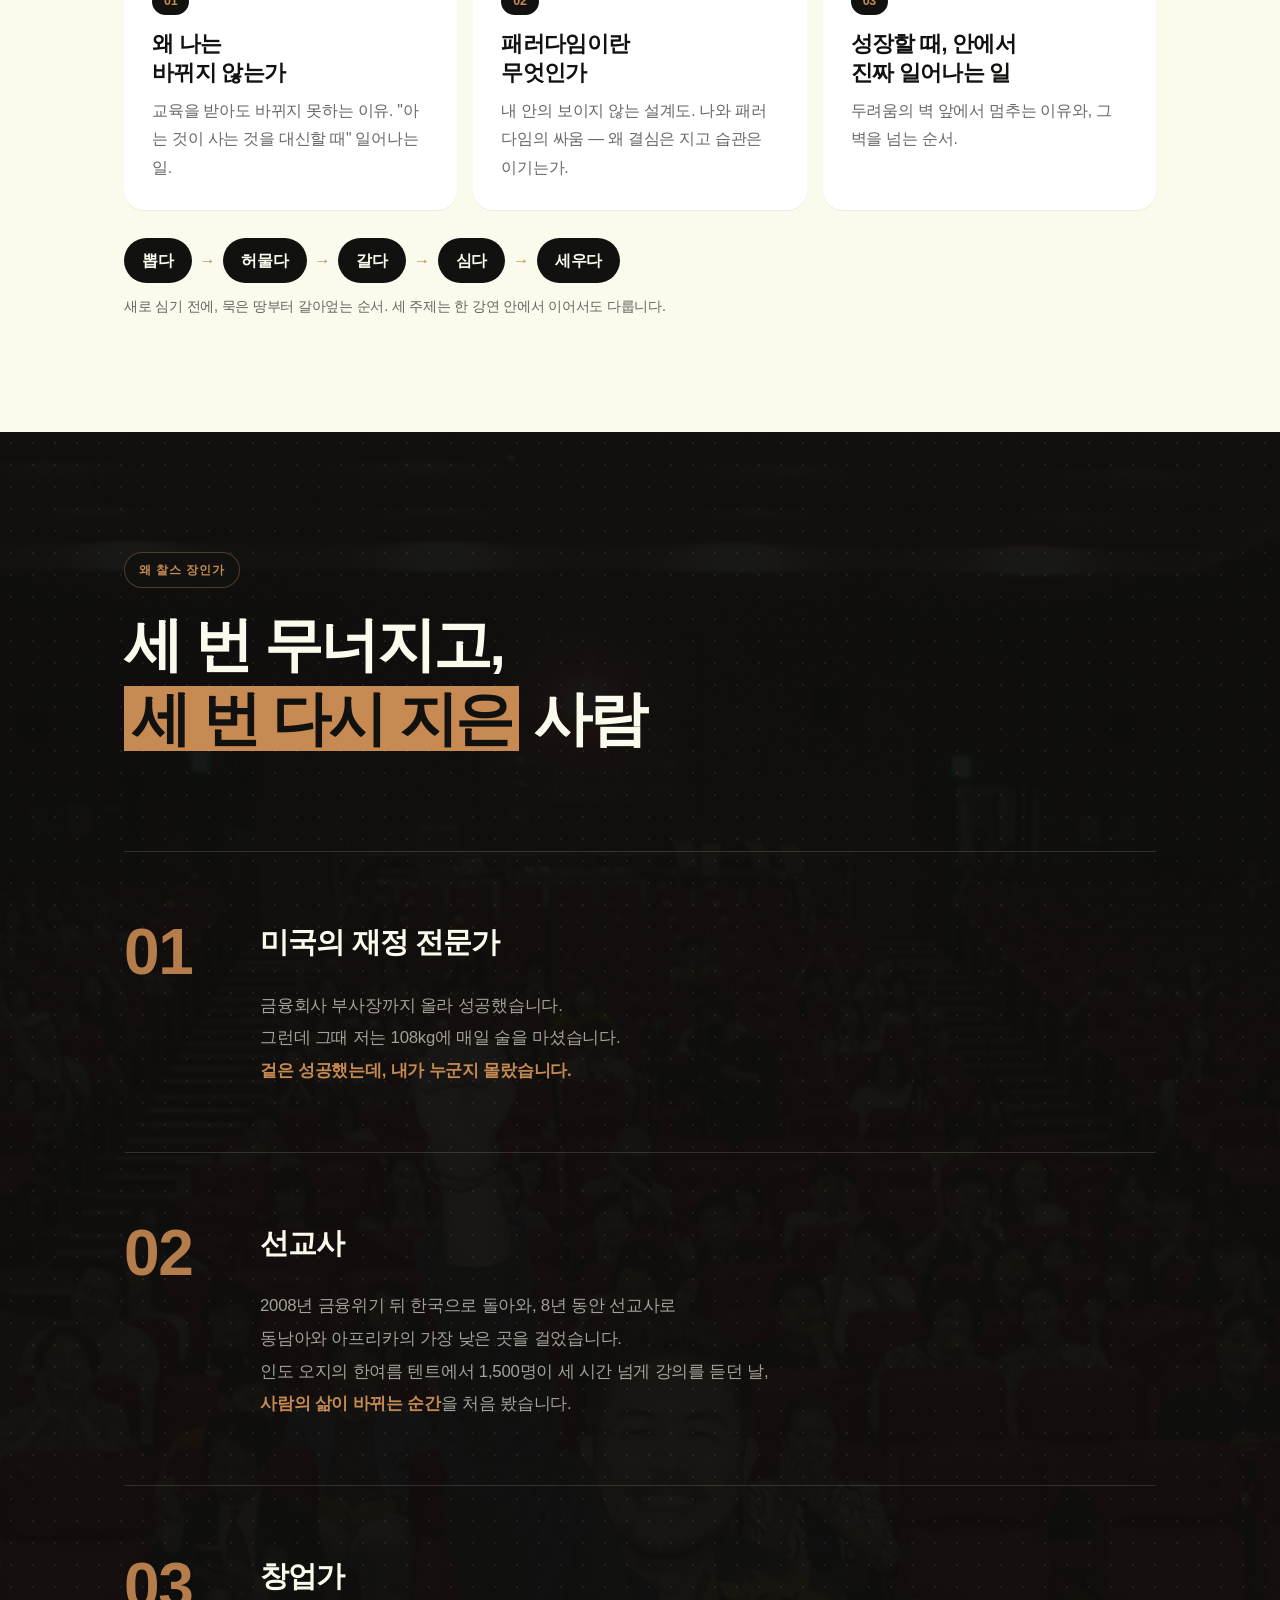
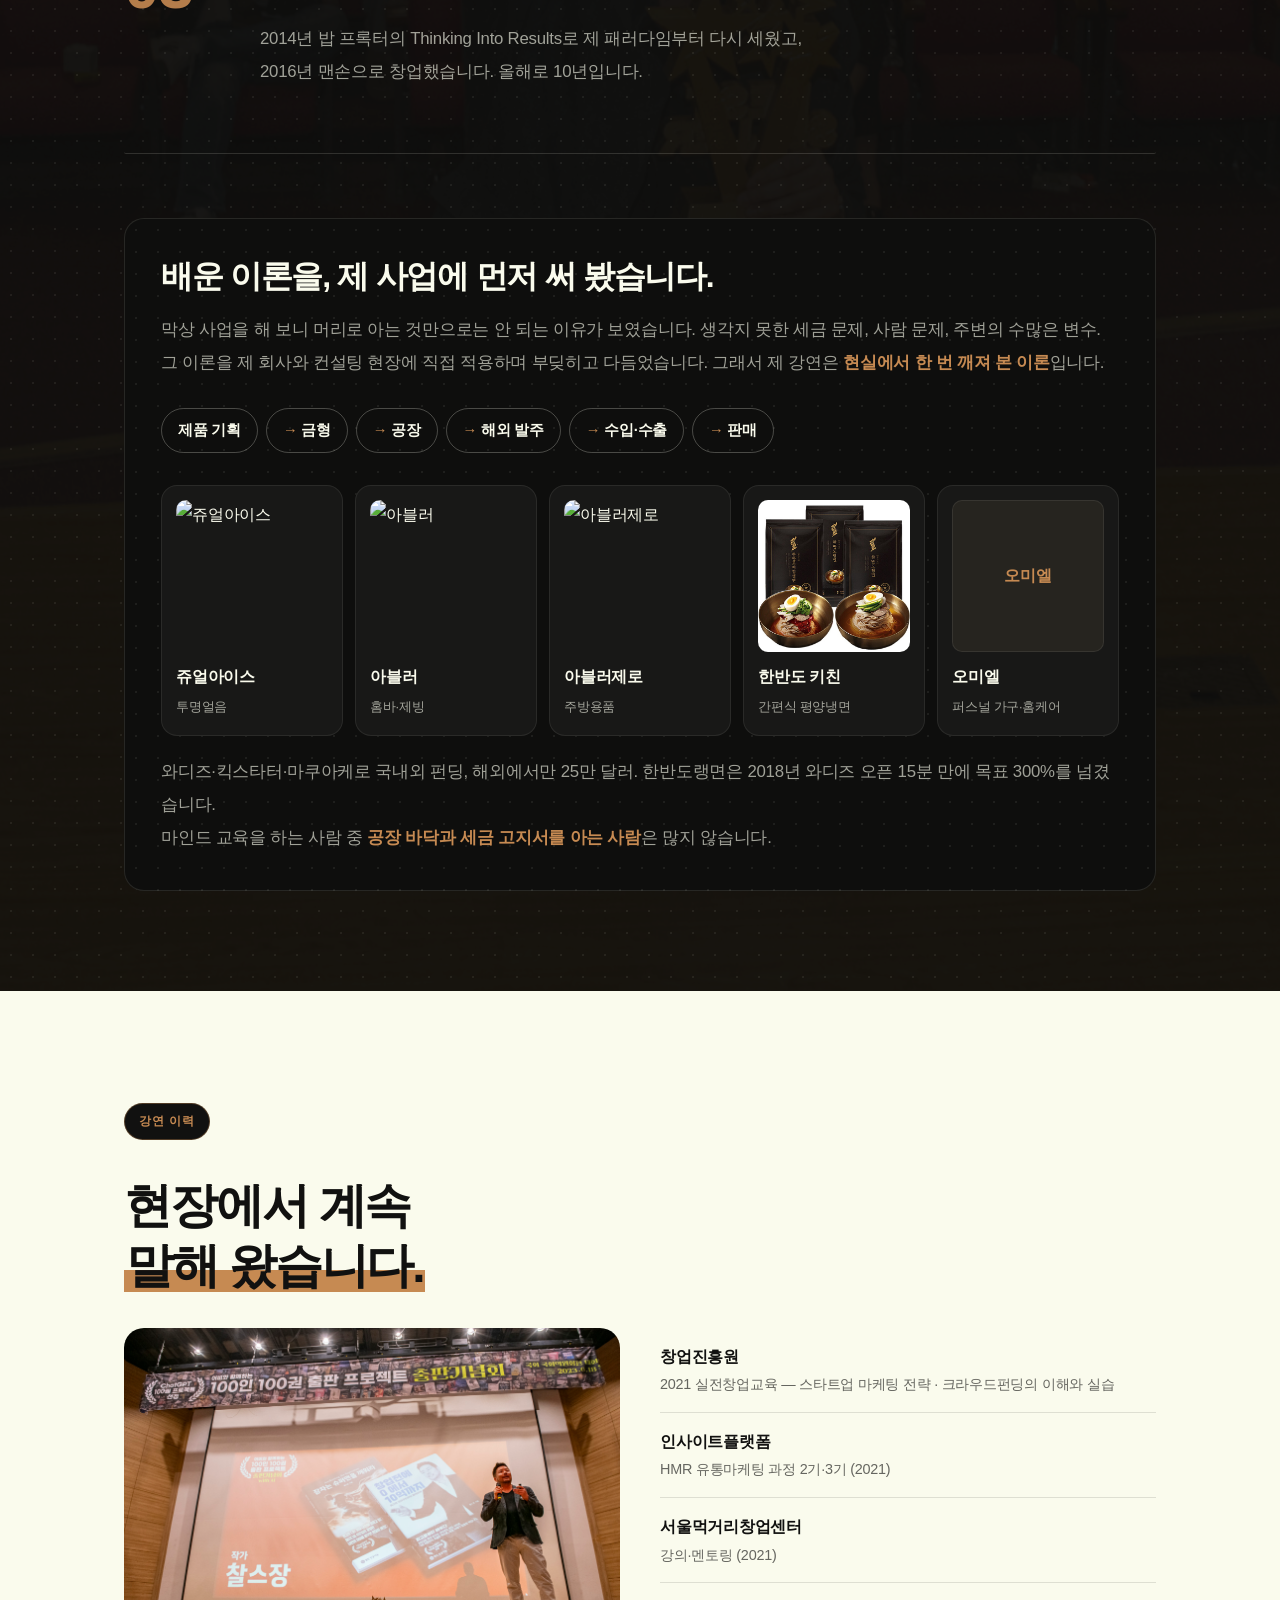
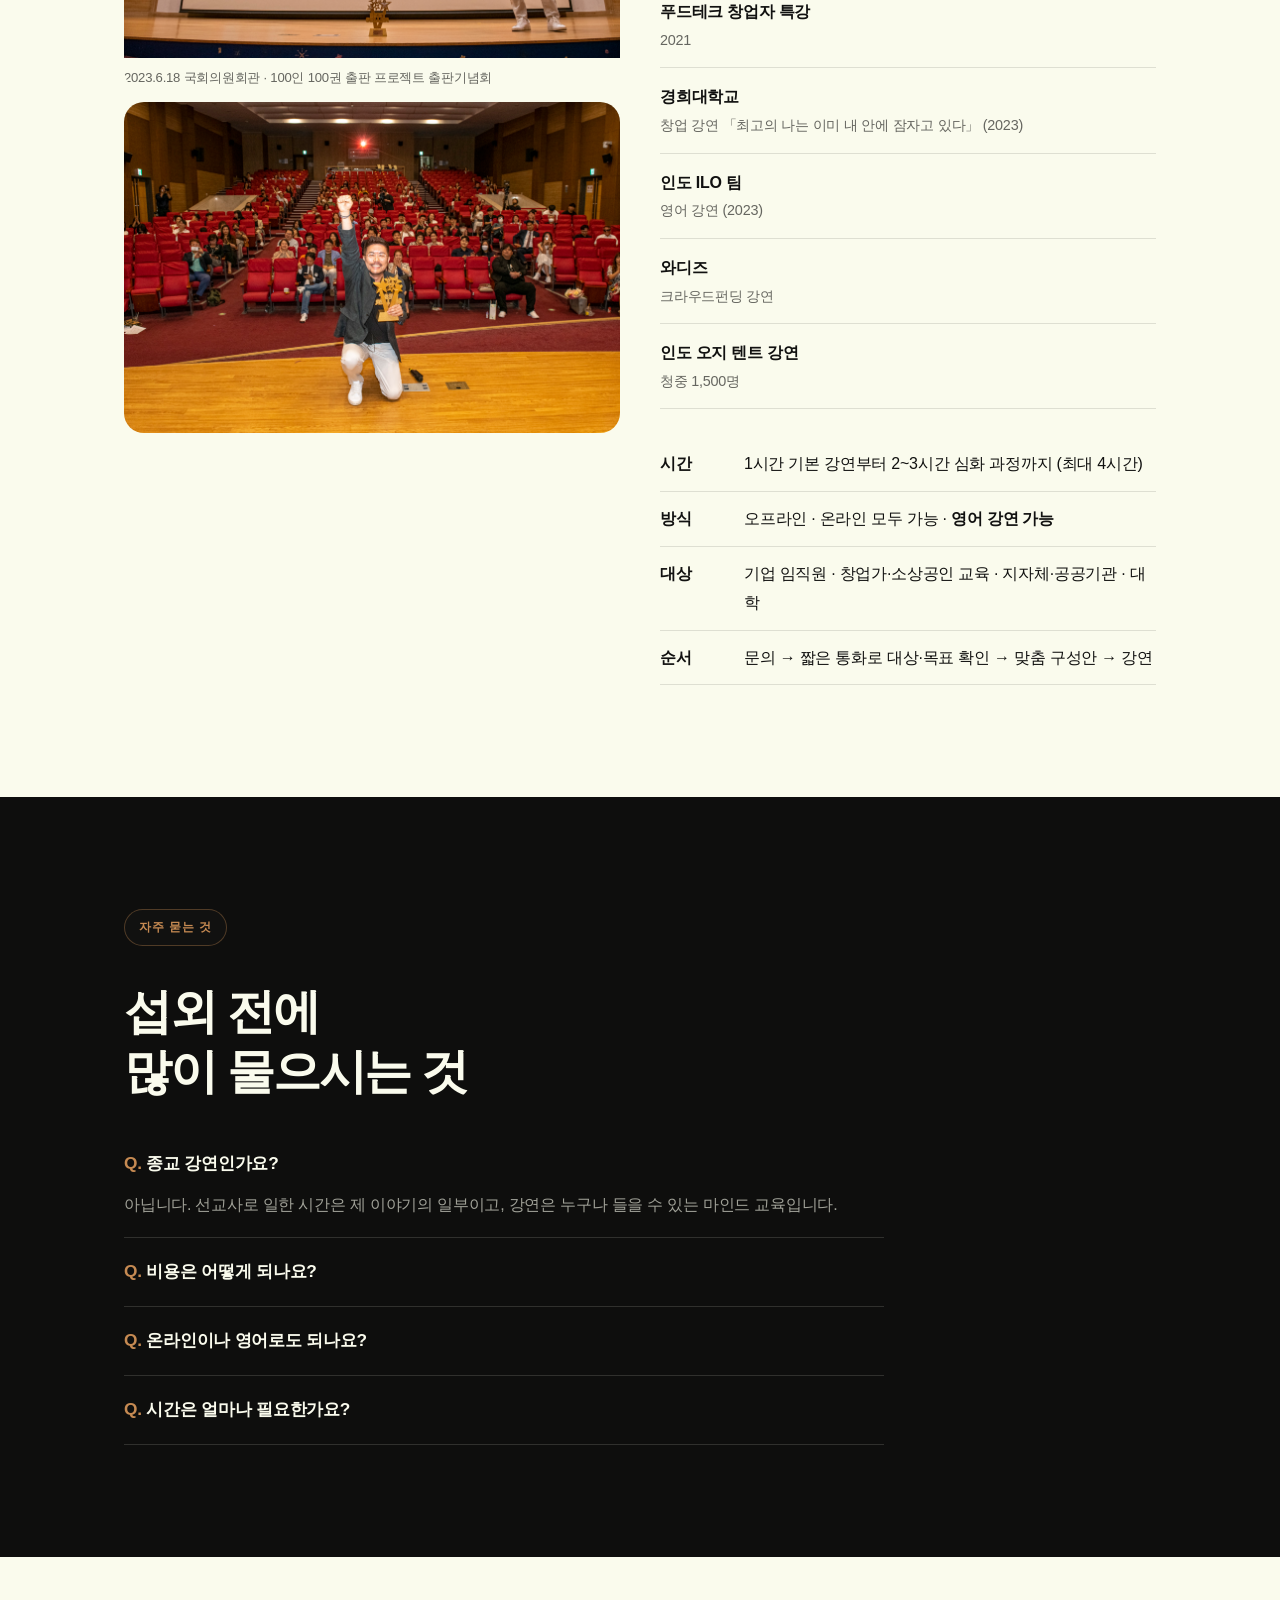
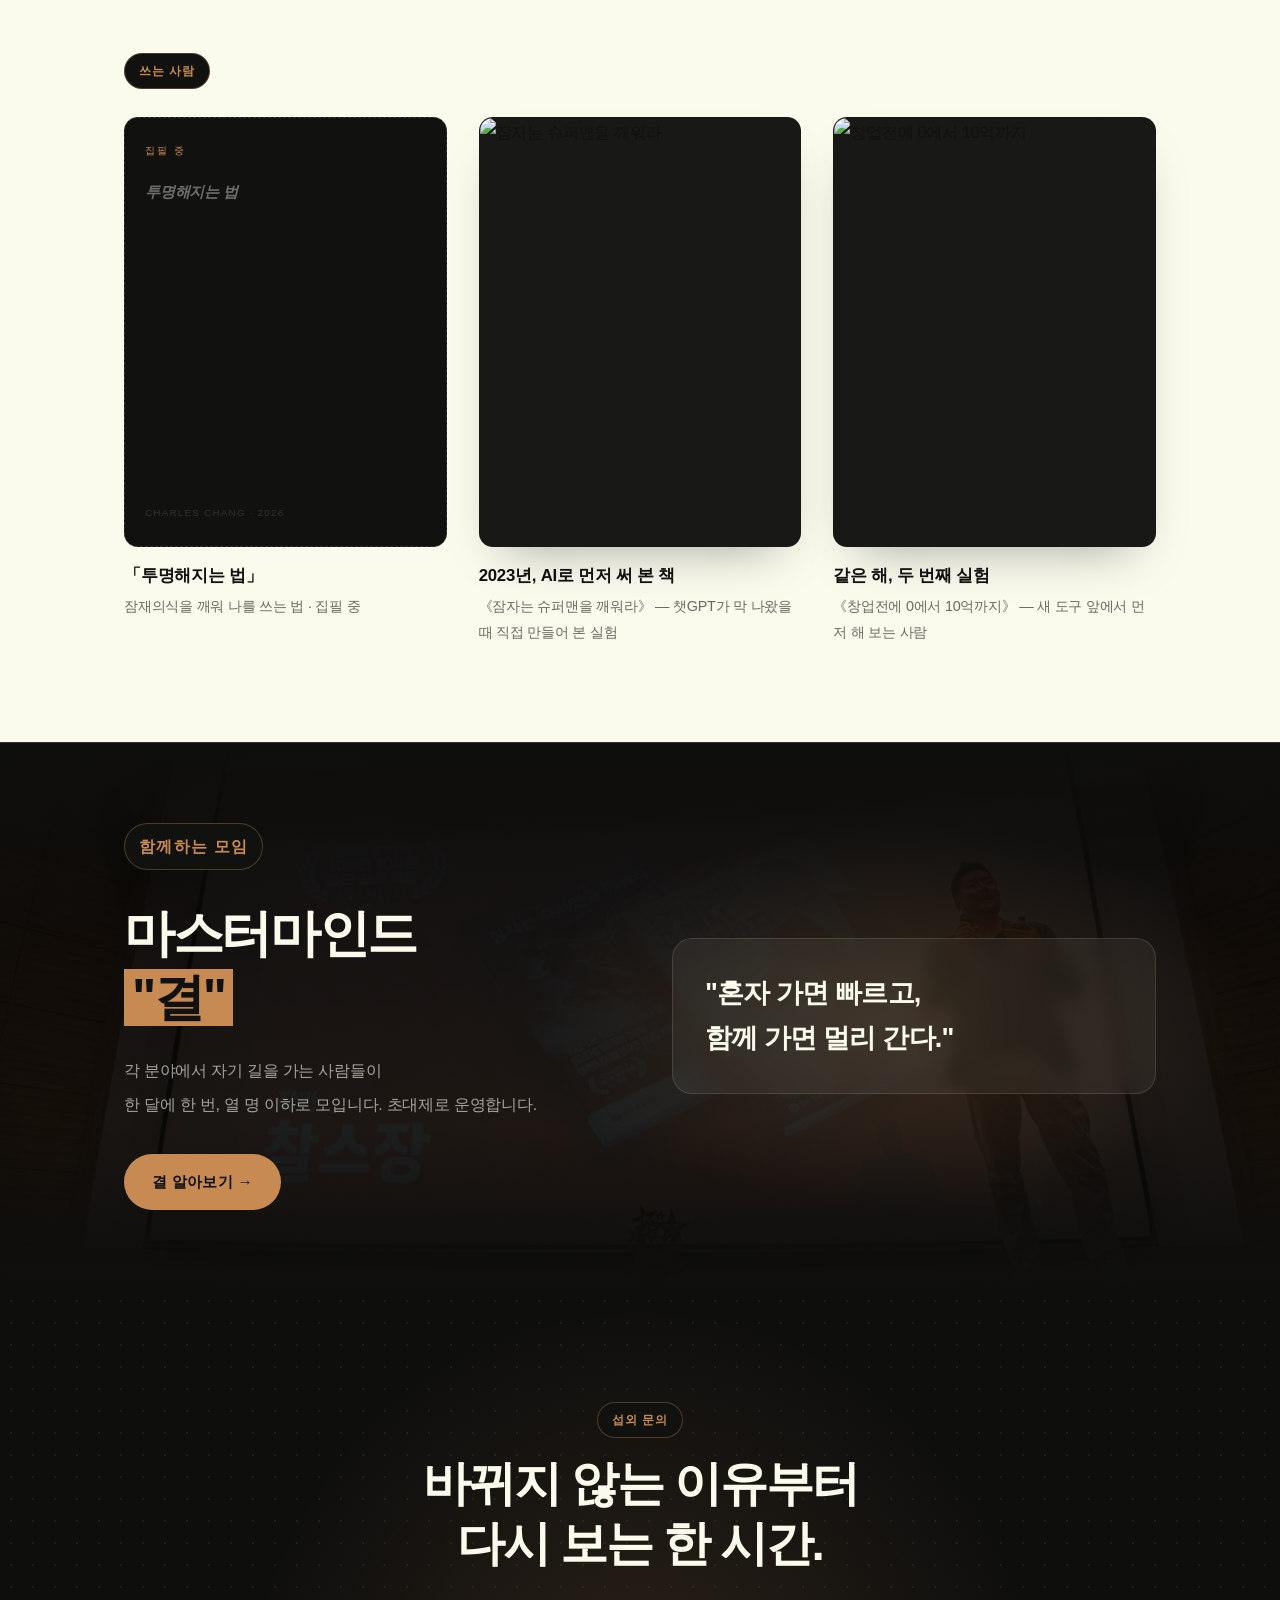
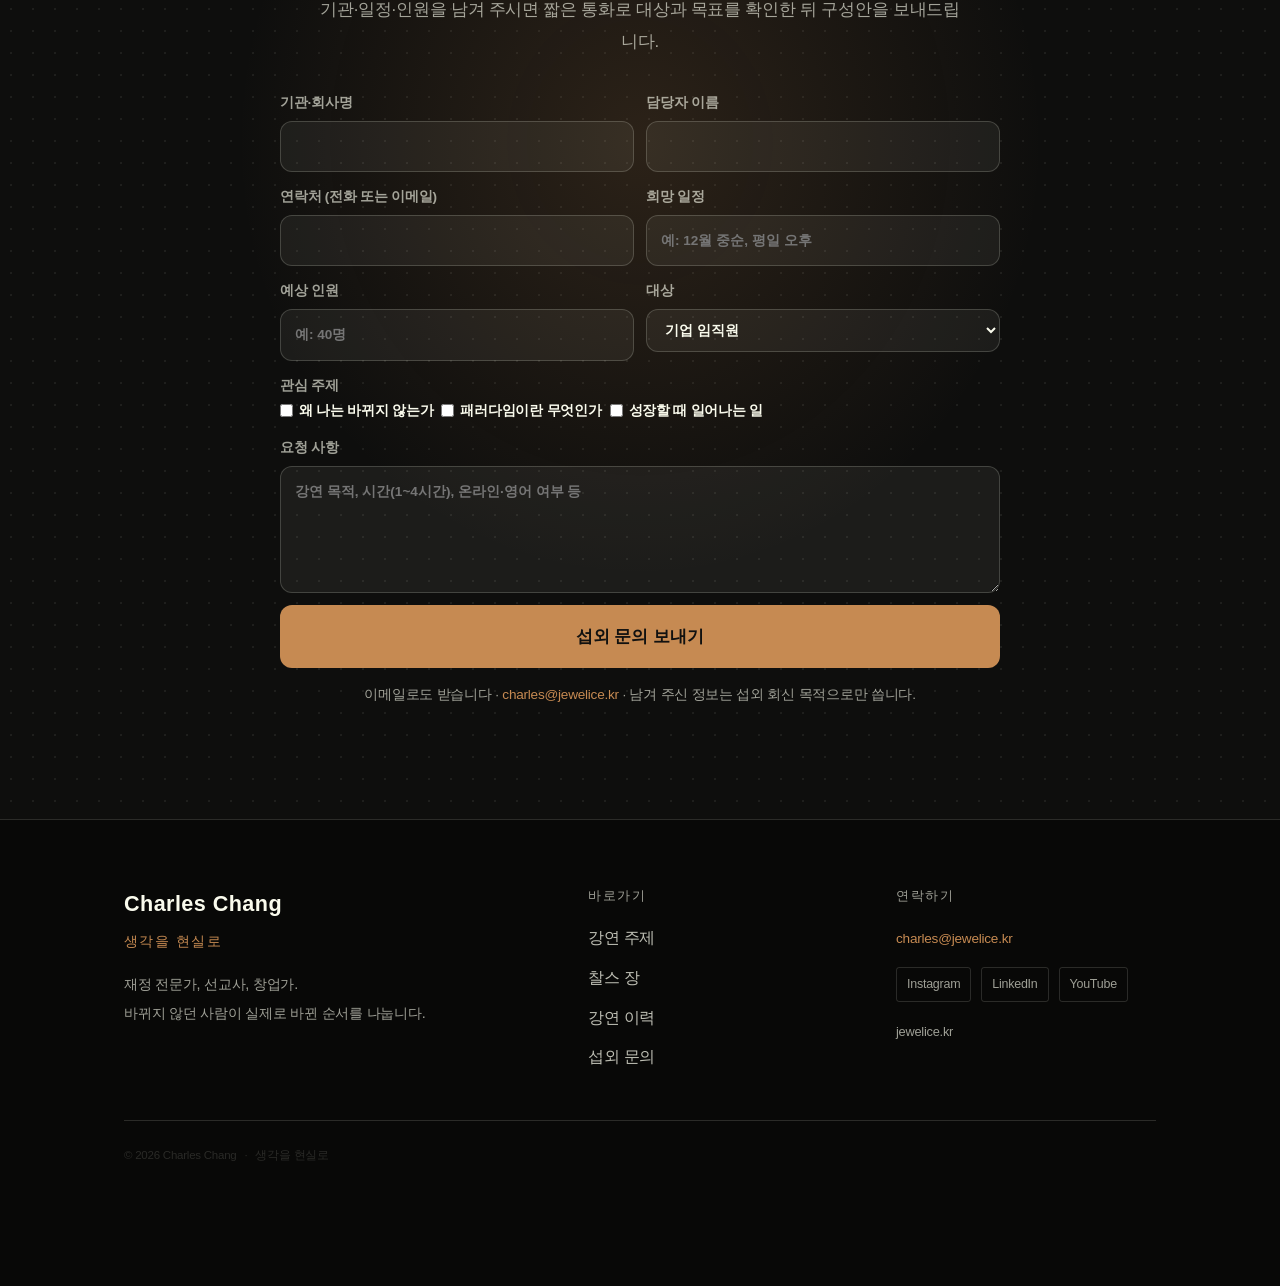
==== commit bced26f9: "섭외용 v3: 마인드 교육 강연 페이지로 재구성 - 첫 화면을 섭외 담당자 고민("교육은 끝났는데, 왜 사람은 그대로일까요?")으로 교체 - 강연 주제 3개, 세 번의 삶, 사업 " ====
--- a/index.html
+++ b/index.html
@@ -3,704 +3,355 @@
 <head>
   <meta charset="UTF-8" />
   <meta name="viewport" content="width=device-width, initial-scale=1.0" />
-  <title>Charles Chang — Relationship Alchemist</title>
-  <meta name="description" content="최고를 경험한 사람들을 연결합니다. 그 연결이 세상을 바꾸는 임팩트가 됩니다." />
-  <meta property="og:title" content="Charles Chang — Relationship Alchemist" />
-  <meta property="og:description" content="최고를 경험한 사람들을 연결합니다. 그 연결이 세상을 바꾸는 임팩트가 됩니다." />
+  <title>찰스 장 — 마인드 교육 강연</title>
+  <meta name="description" content="교육은 끝났는데, 왜 사람은 그대로일까요? 재정 전문가·선교사·창업가, 세 번의 삶에서 직접 부수고 다시 세운 순서를 나누는 마인드 교육 강연." />
+  <meta property="og:title" content="찰스 장 — 마인드 교육 강연" />
+  <meta property="og:description" content="교육은 끝났는데, 왜 사람은 그대로일까요? 의지가 아니라 패러다임의 문제입니다." />
   <meta property="og:type" content="website" />
   <meta property="og:url" content="https://charles-page.onrender.com" />
-  <meta property="og:image" content="https://charles-page.onrender.com/profile.jpg" />
-  <meta name="twitter:card" content="summary_large_image" />
-  <meta name="twitter:title" content="Charles Chang — Relationship Alchemist" />
-  <meta name="twitter:description" content="최고를 경험한 사람들을 연결합니다. 그 연결이 세상을 바꾸는 임팩트가 됩니다." />
-  <meta name="twitter:image" content="https://charles-page.onrender.com/profile.jpg" />
-  <link rel="preconnect" href="https://fonts.googleapis.com" />
-  <link rel="preconnect" href="https://fonts.gstatic.com" crossorigin />
-  <link href="https://fonts.googleapis.com/css2?family=Noto+Sans+KR:wght@100;300;400;500;700;900&family=Cormorant+Garamond:ital,wght@0,300;0,400;0,600;1,300;1,400&display=swap" rel="stylesheet" />
+  <meta property="og:image" content="https://charles-page.onrender.com/bg-audience.jpg" />
+  <link rel="stylesheet" href="https://cdn.jsdelivr.net/gh/orioncactus/pretendard@v1.3.9/dist/web/variable/pretendardvariable-dynamic-subset.min.css" />
   <link rel="stylesheet" href="style.css?v=24" />
+  <link rel="stylesheet" href="style-v2.css?v=1" />
+  <link rel="stylesheet" href="style-v3.css?v=1" />
 </head>
 <body>
 
-<!-- HEADER -->
 <header id="top">
   <div class="container">
-    <a href="#top" class="site-name">Charles Chang <em>Relationship Alchemist</em></a>
+    <a href="#top" class="site-name">Charles Chang <em>Mind Education</em></a>
     <nav>
-      <a href="#about">찰스소개</a>
-      <a href="#brands"><span class="ko">브랜드</span><span class="en">Brands</span></a>
-      <a href="#mastermind"><span class="ko">결</span><span class="en">Gyul</span></a>
-      <a href="#playground"><span class="ko">앱</span><span class="en">Apps</span></a>
-      <a href="#thoughts"><span class="ko">단상</span><span class="en">Thoughts</span></a>
-      <a href="#newsletter" class="nav-cta"><span class="ko">구독하기</span><span class="en">Subscribe</span></a>
+      <a href="#topics">강연 주제</a>
+      <a href="#about">찰스 장</a>
+      <a href="#speaking">강연 이력</a>
+      <a href="#mastermind">결</a>
+      <a href="#contact" class="nav-cta">섭외 문의</a>
     </nav>
-    <div class="lang-toggle">
-      <button class="lang-btn" data-active="ko" onclick="setLang('ko')">KO</button>
-      <span class="lang-sep">·</span>
-      <button class="lang-btn" data-active="en" onclick="setLang('en')">EN</button>
-    </div>
     <button class="nav-hamburger" id="navHamburger" aria-label="메뉴" onclick="toggleMobileNav()">
       <span></span><span></span><span></span>
     </button>
   </div>
 </header>
-
-<!-- MOBILE NAV -->
 <div class="nav-mobile" id="navMobile">
-  <a href="#about" onclick="closeMobileNav()"><span class="ko">찰스소개</span><span class="en">About</span></a>
-  <a href="#brands" onclick="closeMobileNav()"><span class="ko">브랜드</span><span class="en">Brands</span></a>
-  <a href="#mastermind" onclick="closeMobileNav()"><span class="ko">결 마스터마인드</span><span class="en">Gyul</span></a>
-  <a href="#playground" onclick="closeMobileNav()"><span class="ko">앱</span><span class="en">Apps</span></a>
-  <a href="#thoughts" onclick="closeMobileNav()"><span class="ko">단상</span><span class="en">Thoughts</span></a>
-  <a href="#newsletter" onclick="closeMobileNav()" class="nav-mobile-cta"><span class="ko">뉴스레터 구독</span><span class="en">Subscribe</span></a>
+  <a href="#topics" onclick="closeMobileNav()">강연 주제</a>
+  <a href="#about" onclick="closeMobileNav()">찰스 장</a>
+  <a href="#speaking" onclick="closeMobileNav()">강연 이력</a>
+  <a href="#mastermind" onclick="closeMobileNav()">결 마스터마인드</a>
+  <a href="#contact" onclick="closeMobileNav()" class="nav-mobile-cta">섭외 문의</a>
 </div>
 
-<!-- HERO -->
+<!-- ① 첫 화면 -->
 <section id="hero">
   <div class="hero-bg" aria-hidden="true"></div>
   <div class="hero-overlay" aria-hidden="true"></div>
-
   <div class="hero-content">
-    <p class="hero-eyebrow">
-      <span class="ko">관계의 연금술사</span>
-      <span class="en">Relationship Alchemist</span>
-    </p>
-
+    <p class="hero-eyebrow">마인드 교육 강연 · 찰스 장</p>
     <h1 class="hero-title">
-      <span class="ko"><span class="h1-light">사람을 연결하고</span><br><strong class="h1-bold">관계를 바꿉니다.</strong></span>
-      <span class="en"><span class="h1-light">Connecting People,</span><br><strong class="h1-bold">Changing Lives.</strong></span>
+      <span class="h1-light">교육은 끝났는데,</span>
+      <strong class="h1-bold">왜 사람은 <mark>그대로</mark>일까요?</strong>
     </h1>
-
-    <p class="hero-subtitle">
-      <span class="ko">최고를 경험한 사람들을 연결합니다.<br>그 연결이 세상을 바꾸는 임팩트가 됩니다.</span>
-      <span class="en">I connect people who have reached the top.<br>That connection becomes the impact that changes the world.</span>
-    </p>
-
+    <p class="hero-subtitle">의지가 약해서가 아닙니다. 새로 배운 것이 옛 패러다임 위에 쌓였을 뿐입니다.<br>재정 전문가, 선교사, 창업가 — 세 번의 삶에서 직접 부수고 다시 세운 순서를 나눕니다.</p>
     <div class="hero-cta-row">
-      <a href="#" class="hero-btn hero-btn-primary" onclick="openMembershipModal(event)">
-        <span class="ko">결 멤버십 알아보기</span>
-        <span class="en">Join Gyul</span>
-        <span class="hero-btn-arrow">→</span>
-      </a>
-      <a href="#newsletter" class="hero-btn hero-btn-secondary">
-        <span class="ko">뉴스레터 구독</span>
-        <span class="en">Subscribe</span>
-      </a>
-    </div>
-
-    <div class="hero-scroll">
-      <span class="hero-scroll-label"><span class="ko">스크롤</span><span class="en">Scroll</span></span>
-      <span class="hero-scroll-line"></span>
-    </div>
-  </div>
-</section>
-
-<!-- STATS BAR -->
+      <a href="#contact" class="hero-btn hero-btn-primary">강연 섭외 문의 <span class="hero-btn-arrow">→</span></a>
+      <a href="#topics" class="hero-btn hero-btn-secondary">강연 주제 보기</a>
+    </div>
+  </div>
+</section>
+
+<!-- 숫자 띠 -->
 <div class="stats-bar">
   <div class="container">
-    <div class="stat"><strong><span class="count-num" data-count="18">0</span><span class="ko">년</span><span class="en">yrs</span></strong> <span class="ko">미국·동남아 NGO</span><span class="en">US/SE Asia NGO</span></div>
-    <div class="divider-dot">·</div>
-    <div class="stat"><strong><span class="count-num" data-count="10">0</span><span class="ko">년</span><span class="en">yrs</span></strong> <span class="ko">창업 여정</span><span class="en">Entrepreneurship</span></div>
-    <div class="divider-dot">·</div>
-    <div class="stat"><strong><span class="count-num" data-count="170">0</span><span class="ko">개국</span><span class="en"> countries</span></strong> <span class="ko">제품 발송</span><span class="en">shipped</span></div>
-    <div class="divider-dot">·</div>
-    <div class="stat"><strong><span class="count-num" data-count="2">0</span><span class="ko">권</span><span class="en"> books</span></strong> <span class="ko">저서</span><span class="en">published</span></div>
+    <div class="stat"><span class="num">100억<small>+</small></span> 누적 매출 (2016~2026.10)</div>
+    <div class="stat"><span class="num">20만<small>개+</small></span> 쥬얼아이스 판매</div>
+    <div class="stat"><span class="num">14억</span> 와디즈 누적 펀딩</div>
+    <div class="stat"><span class="num">1,500<small>명</small></span> 한 번의 강연 청중</div>
   </div>
 </div>
 
-<!-- ABOUT -->
+<!-- ② 고민 -->
+<section id="pain" class="sec">
+  <div class="container">
+    <p class="section-label">이런 장면, 익숙하시죠?</p>
+    <h2>배운 건 많은데,<br><mark>달라진 건 없습니다.</mark></h2>
+    <ul class="pain-list">
+      <li><b>01</b>교육 날엔 모두 고개를 끄덕였는데, 일주일 뒤엔 원래 방식으로 일합니다.</li>
+      <li><b>02</b>좋은 책과 강의를 수십 개 들었지만, 아는 것과 사는 것이 다릅니다.</li>
+      <li><b>03</b>새해마다 계획을 바꾸는데, 연말엔 같은 자리에 서 있습니다.</li>
+      <li><b>04</b>동기부여는 사흘 갑니다. 그다음엔 원래대로 돌아갑니다.</li>
+    </ul>
+  </div>
+</section>
+
+<!-- ③ 원인 다시 보기 -->
+<section id="reframe" class="sec">
+  <div class="container reframe-grid">
+    <div>
+      <p class="section-label">계획이 아니라 기둥</p>
+      <h2>리모델링은<br><mark>새 집이 아닙니다.</mark></h2>
+      <p>벽지를 바꾸고 가구를 바꿔도 기둥이 같으면 같은 집입니다. 새 계획, 새 습관, 새 목표를 올려도 "이렇게 살아야 안전하다"는 <b>내가 세운 적 없는 기둥</b>이 그대로면 같은 자리로 돌아옵니다. 그 기둥을 <b>패러다임</b>이라고 부릅니다.</p>
+      <p>저는 10년 동안 투명한 얼음을 만들었습니다. 물을 급하게 얼리면 불순물이 안에 갇혀 뿌예집니다. 한 방향으로 천천히 얼려야 불순물이 <b>밖으로 밀려나며</b> 투명해집니다.</p>
+      <p>사람의 변화도 같습니다. 빼는 게 아니라, 순서대로 밀어내는 것입니다.</p>
+    </div>
+    <figure class="ice-card">
+      <img src="https://jewelice.kr/web/product/medium/202602/6874f582c3a5e30a1131f2cf47c919e6.jpg" alt="쥬얼아이스 투명얼음" />
+      <figcaption>쥬얼아이스 — 10년째 만들고 있는 투명얼음</figcaption>
+    </figure>
+  </div>
+</section>
+
+<!-- ④ 강연 주제 -->
+<section id="topics" class="sec">
+  <div class="container">
+    <p class="section-label">강연 주제</p>
+    <h2>바뀌지 않는 이유부터<br>다시 봅니다.</h2>
+    <div class="topic-grid">
+      <article class="topic"><span class="no">01</span><h3>왜 나는<br>바뀌지 않는가</h3><p>교육을 받아도 바뀌지 못하는 이유. "아는 것이 사는 것을 대신할 때" 일어나는 일.</p></article>
+      <article class="topic"><span class="no">02</span><h3>패러다임이란<br>무엇인가</h3><p>내 안의 보이지 않는 설계도. 나와 패러다임의 싸움 — 왜 결심은 지고 습관은 이기는가.</p></article>
+      <article class="topic"><span class="no">03</span><h3>성장할 때, 안에서<br>진짜 일어나는 일</h3><p>두려움의 벽 앞에서 멈추는 이유와, 그 벽을 넘는 순서.</p></article>
+    </div>
+    <div class="flow"><span>뽑다</span><i>→</i><span>허물다</span><i>→</i><span>갈다</span><i>→</i><span>심다</span><i>→</i><span>세우다</span></div>
+    <p class="flow-note">새로 심기 전에, 묵은 땅부터 갈아엎는 순서. 세 주제는 한 강연 안에서 이어서도 다룹니다.</p>
+  </div>
+</section>
+
+<!-- ⑤ 세 번의 삶 -->
 <section id="about">
   <div class="container">
-
     <div class="about-intro">
-      <p class="section-label">STORY</p>
-      <h2>
-        <span class="ko">하나의 질문이<br>나를 세 번 만들었다</span>
-        <span class="en">One Question<br>Made Me Three Times</span>
-      </h2>
-      <p class="lead">
-        <span class="ko">"어떻게 하면 사람들이<br>자신이 원하는 삶을 자유롭고 행복하게 살 수 있을까."<br><br>이 질문 앞에서 나는 세 번 다시 시작했습니다.</span>
-        <span class="en">"How can people live the life they truly want—<br>freely and fully."<br><br>Facing this question, I started over three times.</span>
-      </p>
-    </div>
-
+      <p class="section-label">왜 찰스 장인가</p>
+      <h2>세 번 무너지고,<br><mark>세 번 다시 지은</mark> 사람</h2>
+    </div>
     <div class="chapters">
-
       <div class="chapter-row">
         <div class="chapter-label">01</div>
         <div class="chapter-content">
-          <h3><span class="ko">섬기는 사람</span><span class="en">The Servant</span></h3>
-          <p>
-            <span class="ko">18년, 미국에서 살았습니다.<br>
-재정이 무너진 사람들 곁에 앉았고,<br>
-동남아에서 가장 낮은 곳을 걸었습니다.<br>
-<br>
-처음 알았습니다.<br>
-사람에게 필요한 건 정답이 아니라는 것을.<br>
-곁에 있어주는 사람이라는 것을.</span>
-            <span class="en">18 years in America.<br>
-I sat with people when their finances collapsed,<br>
-and walked the lowest places in Southeast Asia.<br>
-<br>
-First, I understood—<br>
-what people need isn't the right answer.<br>
-It's someone who stays.</span>
-          </p>
+          <h3>미국의 재정 전문가</h3>
+          <p>금융회사 부사장까지 올라 성공했습니다.<br>그런데 그때 저는 108kg에 매일 술을 마셨습니다.<br><span class="hl">겉은 성공했는데, 내가 누군지 몰랐습니다.</span></p>
         </div>
       </div>
-
       <div class="chapter-row">
         <div class="chapter-label">02</div>
         <div class="chapter-content">
-          <h3><span class="ko">만드는 사람</span><span class="en">The Builder</span></h3>
-          <p>
-            <span class="ko">2016년, 동남아에서 하나를 목격했습니다.<br>
-더러운 얼음이 사람을 병들게 한다는 것을.<br>
-<br>
-그 장면이 나를 창업가로 만들었습니다.<br>
-<br>
-10년.<br>
-크라우드펀딩 누적 10억.<br>
-세계 170개국.<br>
-<br>
-두 번째로 알았습니다.<br>
-생각한 것은 현실이 될 수 있다는 것을.</span>
-            <span class="en">In 2016, I witnessed one thing in Southeast Asia.<br>
-Dirty ice was making people sick.<br>
-<br>
-That moment made me an entrepreneur.<br>
-<br>
-10 years.<br>
-Over 1 billion KRW in crowdfunding.<br>
-Products in 170 countries.<br>
-<br>
-Second, I learned—<br>
-what you think can become real.</span>
-          </p>
+          <h3>선교사</h3>
+          <p>2008년 금융위기 뒤 한국으로 돌아와, 8년 동안 선교사로<br>동남아와 아프리카의 가장 낮은 곳을 걸었습니다.<br>인도 오지의 한여름 텐트에서 1,500명이 세 시간 넘게 강의를 듣던 날,<br><span class="hl">사람의 삶이 바뀌는 순간</span>을 처음 봤습니다.</p>
         </div>
       </div>
-
       <div class="chapter-row">
         <div class="chapter-label">03</div>
         <div class="chapter-content">
-          <h3><span class="ko">연결하는 사람</span><span class="en">The Connector</span></h3>
-          <p>
-            <span class="ko">10년이 지나, 세 번째가 보였습니다.<br>
-<br>
-세상을 바꾸는 건 아이디어가 아닙니다.<br>
-아이디어를 가진 사람들이<br>
-서로를 만날 때, 세상이 바뀝니다.<br>
-<br>
-지금 나는 그 연결을 만듭니다.<br>
-이것이 나의 세 번째 삶입니다.</span>
-            <span class="en">10 years later, I saw the third thing.<br>
-<br>
-It's not ideas that change the world.<br>
-It's people with ideas—<br>
-finding each other—that do.<br>
-<br>
-Now I build those connections.<br>
-This is my third life.</span>
-          </p>
+          <h3>창업가</h3>
+          <p>2014년 밥 프록터의 Thinking Into Results로 제 패러다임부터 다시 세웠고,<br>2016년 맨손으로 창업했습니다. 올해로 10년입니다.</p>
         </div>
       </div>
-
-    </div>
-  </div>
-</section>
-
-<!-- BOOKS -->
-<section id="books">
-  <div class="container">
-    <p class="section-label"><span class="ko">저서</span><span class="en">Books</span></p>
+    </div>
+
+    <div class="applied" id="brands">
+      <h3>배운 이론을, 제 사업에 먼저 써 봤습니다.</h3>
+      <p>막상 사업을 해 보니 머리로 아는 것만으로는 안 되는 이유가 보였습니다. 생각지 못한 세금 문제, 사람 문제, 주변의 수많은 변수. 그 이론을 제 회사와 컨설팅 현장에 직접 적용하며 부딪히고 다듬었습니다. 그래서 제 강연은 <b>현실에서 한 번 깨져 본 이론</b>입니다.</p>
+      <div class="process"><span>제품 기획</span><span>금형</span><span>공장</span><span>해외 발주</span><span>수입·수출</span><span>판매</span></div>
+      <div class="brand-mini">
+        <div><img src="https://jewelice.kr/web/product/medium/202602/6874f582c3a5e30a1131f2cf47c919e6.jpg" alt="쥬얼아이스" /><b>쥬얼아이스</b><small>투명얼음</small></div>
+        <div><img src="https://jewelice.kr/web/product/medium/202602/96c95255e3a9e6d49e6d9798d3b90ed1.jpg" alt="아블러" /><b>아블러</b><small>홈바·제빙</small></div>
+        <div><img src="https://jewelice.kr/web/product/medium/202602/7cce638ba474c45755fac89ca0a4b9bc.jpg" alt="아블러제로" /><b>아블러제로</b><small>주방용품</small></div>
+        <div><img src="naengmyeon.jpg" alt="한반도랭면" /><b>한반도 키친</b><small>간편식 평양냉면</small></div>
+        <div><div class="ph">오미엘</div><b>오미엘</b><small>퍼스널 가구·홈케어</small></div>
+      </div>
+      <p style="margin-top:20px">와디즈·킥스타터·마쿠아케로 국내외 펀딩, 해외에서만 25만 달러. 한반도랭면은 2018년 와디즈 오픈 15분 만에 목표 300%를 넘겼습니다.<br>마인드 교육을 하는 사람 중 <b>공장 바닥과 세금 고지서를 아는 사람</b>은 많지 않습니다.</p>
+    </div>
+  </div>
+</section>
+
+<!-- ⑦ 강연 이력 · 진행 -->
+<section id="speaking" class="sec">
+  <div class="container">
+    <p class="section-label">강연 이력</p>
+    <h2>현장에서 계속<br><mark>말해 왔습니다.</mark></h2>
+    <div class="speak-grid">
+      <div>
+        <figure class="speak-photo"><img src="bg-stage.jpg" alt="국회의원회관 출판기념회 무대에서 강연하는 찰스 장" /><figcaption>2023.6.18 국회의원회관 · 100인 100권 출판 프로젝트 출판기념회</figcaption></figure>
+        <figure class="speak-photo"><img src="bg-audience.jpg" alt="출판기념회 청중 앞의 찰스 장" /></figure>
+      </div>
+      <div>
+        <ul class="venue">
+          <li><b>창업진흥원</b><span>2021 실전창업교육 — 스타트업 마케팅 전략 · 크라우드펀딩의 이해와 실습</span></li>
+          <li><b>인사이트플랫폼</b><span>HMR 유통마케팅 과정 2기·3기 (2021)</span></li>
+          <li><b>서울먹거리창업센터</b><span>강의·멘토링 (2021)</span></li>
+          <li><b>푸드테크 창업자 특강</b><span>2021</span></li>
+          <li><b>경희대학교</b><span>창업 강연 「최고의 나는 이미 내 안에 잠자고 있다」 (2023)</span></li>
+          <li><b>인도 ILO 팀</b><span>영어 강연 (2023)</span></li>
+          <li><b>와디즈</b><span>크라우드펀딩 강연</span></li>
+          <li><b>인도 오지 텐트 강연</b><span>청중 1,500명</span></li>
+        </ul>
+        <table class="spec">
+          <tr><th>시간</th><td>1시간 기본 강연부터 2~3시간 심화 과정까지 (최대 4시간)</td></tr>
+          <tr><th>방식</th><td>오프라인 · 온라인 모두 가능 · <b>영어 강연 가능</b></td></tr>
+          <tr><th>대상</th><td>기업 임직원 · 창업가·소상공인 교육 · 지자체·공공기관 · 대학</td></tr>
+          <tr><th>순서</th><td>문의 → 짧은 통화로 대상·목표 확인 → 맞춤 구성안 → 강연</td></tr>
+        </table>
+      </div>
+    </div>
+  </div>
+</section>
+
+<!-- ⑧ FAQ -->
+<section id="faq" class="sec" style="background:var(--bg)">
+  <div class="container">
+    <p class="section-label">자주 묻는 것</p>
+    <h2>섭외 전에<br>많이 물으시는 것</h2>
+    <div class="faq">
+      <details open><summary>종교 강연인가요?</summary><p>아닙니다. 선교사로 일한 시간은 제 이야기의 일부이고, 강연은 누구나 들을 수 있는 마인드 교육입니다.</p></details>
+      <details><summary>비용은 어떻게 되나요?</summary><p>대상·인원·시간·지역에 따라 다릅니다. 문의 주시면 구성안과 함께 안내드립니다.</p></details>
+      <details><summary>온라인이나 영어로도 되나요?</summary><p>네, 둘 다 가능합니다. 미국에서 18년을 살았습니다.</p></details>
+      <details><summary>시간은 얼마나 필요한가요?</summary><p>1시간 강연부터 4시간 워크숍까지 맞춥니다.</p></details>
+    </div>
+  </div>
+</section>
+
+<!-- ⑩ 쓰는 사람 -->
+<section id="books" class="sec">
+  <div class="container">
+    <p class="section-label">쓰는 사람</p>
     <div class="books-row">
+      <div class="book writing">
+        <div class="book-cover book-cover-3"><div class="cover-body cover-body-writing">
+          <span class="cover-writing-label">집필 중</span>
+          <p class="cover-title">투명해지는 법</p>
+          <span class="cover-author">Charles Chang · 2026</span>
+        </div></div>
+        <div class="book-info"><h3>「투명해지는 법」</h3><p>잠재의식을 깨워 나를 쓰는 법 · 집필 중</p></div>
+      </div>
       <div class="book">
-        <a class="book-cover book-cover-img book-link" href="https://product.kyobobook.co.kr/detail/S000202293986" target="_blank" rel="noopener">
-          <img src="https://image.yes24.com/goods/118955277/XL" alt="잠자는 슈퍼맨을 깨워라" onerror="this.parentElement.classList.add('img-error')" />
-          <div class="book-hover-overlay"><span>교보문고에서 보기 →</span></div>
-        </a>
-        <div class="book-info">
-          <h3>《<span class="ko">잠자는 슈퍼맨을 깨워라</span><span class="en">Awakening the Superman</span>》</h3>
-          <p>2023</p>
-        </div>
+        <a class="book-cover book-cover-img book-link" href="https://product.kyobobook.co.kr/detail/S000202293986" target="_blank" rel="noopener"><img src="https://image.yes24.com/goods/118955277/XL" alt="잠자는 슈퍼맨을 깨워라" /></a>
+        <div class="book-info"><h3>2023년, AI로 먼저 써 본 책</h3><p>《잠자는 슈퍼맨을 깨워라》 — 챗GPT가 막 나왔을 때 직접 만들어 본 실험</p></div>
       </div>
       <div class="book">
-        <a class="book-cover book-cover-img book-link" href="https://product.kyobobook.co.kr/detail/S000202610449" target="_blank" rel="noopener">
-          <img src="https://image.yes24.com/goods/119266727/XL" alt="창업전에 0에서 10억까지" onerror="this.parentElement.classList.add('img-error')" />
-          <div class="book-hover-overlay"><span>교보문고에서 보기 →</span></div>
-        </a>
-        <div class="book-info">
-          <h3>《<span class="ko">창업전에 0에서 10억까지</span><span class="en">From Zero to 1 Billion Before Launch</span>》</h3>
-          <p>2023</p>
-        </div>
-      </div>
-      <div class="book writing">
-        <div class="book-cover book-cover-3">
-          <div class="cover-body cover-body-writing">
-            <span class="cover-writing-label"><span class="ko">집필 중</span><span class="en">Writing</span></span>
-            <p class="cover-title"><span class="ko">마인드셋<br>×<br>기업가 정신</span><span class="en">Mindset<br>×<br>Entrepreneurship</span></p>
-            <span class="cover-author">Charles Chang · 2026</span>
-          </div>
-        </div>
-        <div class="book-info">
-          <h3><span class="ko">마인드셋 × 기업가 정신</span><span class="en">Mindset × Entrepreneurship</span></h3>
-          <p><span class="ko">집필 중 · 2026</span><span class="en">In progress · 2026</span></p>
-        </div>
-      </div>
-    </div>
-  </div>
-</section>
-
-<!-- BRANDS -->
-<section id="brands">
-  <div class="container">
-    <p class="section-label"><span class="ko">브랜드</span><span class="en">Brands</span></p>
-    <h2><span class="ko">생각이 현실이 된 것들</span><span class="en">Ideas Made Real</span></h2>
-    <div class="brand-list">
-
-      <a class="brand-item brand-item-link" href="https://jewelice.kr" target="_blank" rel="noopener">
-        <div class="brand-thumb">
-          <img src="https://jewelice.kr/web/product/medium/202602/6874f582c3a5e30a1131f2cf47c919e6.jpg" alt="쥬얼아이스 듀오메이커" />
-        </div>
-        <div class="brand-content">
-          <div class="brand-header">
-            <span class="brand-name"><span class="ko">쥬얼아이스</span><span class="en">JewelIce</span></span>
-            <span class="brand-tag">D2C · <span class="ko">제빙</span><span class="en">Ice Maker</span></span>
-          </div>
-          <p><span class="ko">더러운 얼음 하나를 목격한 뒤 만들었습니다. 세상에서 가장 투명한 얼음. 크라우드펀딩 10억+, 170개국.</span><span class="en">Born from witnessing dirty ice. The world's clearest ice. 1B+ KRW in crowdfunding, 170 countries.</span></p>
-        </div>
-      </a>
-
-      <a class="brand-item brand-item-link" href="https://jewelice.kr/product/list_thumb.html?cate_no=74" target="_blank" rel="noopener">
-        <div class="brand-thumb">
-          <img src="https://jewelice.kr/web/product/medium/202602/96c95255e3a9e6d49e6d9798d3b90ed1.jpg" alt="ablr 아이스메이커" />
-        </div>
-        <div class="brand-content">
-          <div class="brand-header">
-            <span class="brand-name"><span class="ko">ablr (아블러)</span><span class="en">ablr</span></span>
-            <span class="brand-tag"><span class="ko">프리미엄</span><span class="en">Premium</span></span>
-          </div>
-          <p><span class="ko">프리미엄 홈바 경험. 텀블러 + 제빙 일체형. 집에서 바텐더처럼.</span><span class="en">Premium home bar experience. Tumbler + ice maker in one. Like a bartender at home.</span></p>
-        </div>
-      </a>
-
-      <a class="brand-item brand-item-link" href="https://jewelice.kr/product/list_thumb.html?cate_no=70" target="_blank" rel="noopener">
-        <div class="brand-thumb">
-          <img src="https://jewelice.kr/web/product/medium/202602/7cce638ba474c45755fac89ca0a4b9bc.jpg" alt="ablr Zero 텀블러" />
-        </div>
-        <div class="brand-content">
-          <div class="brand-header">
-            <span class="brand-name">ablr Zero</span>
-            <span class="brand-tag"><span class="ko">친환경</span><span class="en">Eco</span></span>
-          </div>
-          <p><span class="ko">친환경 경량 라인. 탄소절감을 실천하는 프리미엄 선택.</span><span class="en">Eco-friendly lightweight line. A premium choice that reduces carbon footprint.</span></p>
-        </div>
-      </a>
-
-      <div class="brand-item">
-        <div class="brand-thumb">
-          <img src="naengmyeon.jpg" alt="한반도 냉면" />
-        </div>
-        <div class="brand-content">
-          <div class="brand-header">
-            <span class="brand-name"><span class="ko">한반도 냉면</span><span class="en">Hanban-do Naengmyeon</span></span>
-            <span class="brand-tag"><span class="ko">푸드 · D2C</span><span class="en">Food · D2C</span></span>
-          </div>
-          <p><span class="ko">평양냉면 간편식 브랜드. 한국 전통의 맛을 집에서.</span><span class="en">Pyongyang cold noodle meal kit brand. Traditional Korean taste, at home.</span></p>
-        </div>
-      </div>
-
-      <div class="brand-item brand-item-mif">
-        <div class="brand-content">
-          <div class="brand-header">
-            <span class="brand-name">MIF</span>
-            <span class="brand-tag"><span class="ko">기후테크</span><span class="en">Climate Tech</span></span>
-          </div>
-          <p><span class="ko">Micro Ice Factory. 개발도상국 냉장 인프라 혁신. 소셜 임팩트.</span><span class="en">Micro Ice Factory. Revolutionizing cold chain infrastructure in developing countries. Social impact.</span></p>
-        </div>
-        <div class="mif-deck">
-          <div class="mif-deck-track" id="mifTrack">
-            <img src="mif-slides/slide-01.jpg" class="mif-deck-slide" alt="MIF 슬라이드 1" loading="eager" />
-            <img src="mif-slides/slide-02.jpg" class="mif-deck-slide" alt="MIF 슬라이드 2" loading="lazy" />
-            <img src="mif-slides/slide-03.jpg" class="mif-deck-slide" alt="MIF 슬라이드 3" loading="lazy" />
-            <img src="mif-slides/slide-04.jpg" class="mif-deck-slide" alt="MIF 슬라이드 4" loading="lazy" />
-            <img src="mif-slides/slide-05.jpg" class="mif-deck-slide" alt="MIF 슬라이드 5" loading="lazy" />
-            <img src="mif-slides/slide-06.jpg" class="mif-deck-slide" alt="MIF 슬라이드 6" loading="lazy" />
-            <img src="mif-slides/slide-07.jpg" class="mif-deck-slide" alt="MIF 슬라이드 7" loading="lazy" />
-            <img src="mif-slides/slide-08.jpg" class="mif-deck-slide" alt="MIF 슬라이드 8" loading="lazy" />
-            <img src="mif-slides/slide-09.jpg" class="mif-deck-slide" alt="MIF 슬라이드 9" loading="lazy" />
-            <img src="mif-slides/slide-10.jpg" class="mif-deck-slide" alt="MIF 슬라이드 10" loading="lazy" />
-            <img src="mif-slides/slide-11.jpg" class="mif-deck-slide" alt="MIF 슬라이드 11" loading="lazy" />
-          </div>
-          <div class="mif-deck-nav">
-            <button class="mif-btn" id="mifPrevBtn" onclick="mifPrev()">&#8592;</button>
-            <span class="mif-deck-count" id="mifCount">1 / 11</span>
-            <button class="mif-btn" id="mifNextBtn" onclick="mifNext()">&#8594;</button>
-          </div>
-        </div>
-      </div>
-
-    </div>
-  </div>
-</section>
-
-<!-- MASTERMIND -->
+        <a class="book-cover book-cover-img book-link" href="https://product.kyobobook.co.kr/detail/S000202610449" target="_blank" rel="noopener"><img src="https://image.yes24.com/goods/119266727/XL" alt="창업전에 0에서 10억까지" /></a>
+        <div class="book-info"><h3>같은 해, 두 번째 실험</h3><p>《창업전에 0에서 10억까지》 — 새 도구 앞에서 먼저 해 보는 사람</p></div>
+      </div>
+    </div>
+  </div>
+</section>
+
+<!-- ⑪ 결 -->
 <section id="mastermind">
   <div class="container">
     <div class="mastermind-inner">
       <div class="mastermind-text">
-        <p class="section-label"><span class="ko">연결</span><span class="en">Connection</span></p>
-        <h2><span class="ko">마스터마인딩 그룹<br><em>"결"</em></span><span class="en">Mastermind Group<br><em>"Gyul"</em></span></h2>
-        <p>
-          <span class="ko">세 번째 삶에서 만든 공간입니다.<br>각 분야에서 최고를 경험한 사람들이<br>처음으로 서로를 만나는 곳.</span>
-          <span class="en">This is what I built in my third life.<br>A space where people who've reached the top of their field<br>meet each other for the first time.</span>
-        </p>
-        <p>
-          <span class="ko">시간이 부족한 사람들이 서로의 힘으로 더 멀리 갑니다.<br>자유롭고 행복하게, 세상에 흔적을 남기고 싶은 사람들을 위해.</span>
-          <span class="en">People with limited time go further through each other.<br>For those who want to live freely, happily, and leave their mark.</span>
-        </p>
-        <a href="#" class="btn-outline" onclick="openMembershipModal(event)">
-          <span class="ko">멤버십 알아보기 →</span>
-          <span class="en">Learn About Membership →</span>
-        </a>
-      </div>
-      <div class="mastermind-quote">
-        <blockquote>
-          <span class="ko">"혼자 가면 빠르고,<br>함께 가면 멀리 간다."</span>
-          <span class="en">"Go alone and go fast.<br>Go together and go far."</span>
-        </blockquote>
-      </div>
-    </div>
-  </div>
-</section>
-
-<!-- YOUTUBE -->
-<section id="youtube">
-  <div class="container">
-    <div class="youtube-row">
-      <div>
-        <p class="section-label">YouTube</p>
-        <h3><span class="ko">"인생은 개쌍마이웨이"</span><span class="en">"Life on My Own Terms"</span></h3>
-        <p><span class="ko">내가 배운 것들을 나눕니다.<br>창업, 자유, 그리고 사람에 대해.</span><span class="en">I share what I've learned.<br>About building, freedom, and people.</span></p>
-        <a href="https://www.youtube.com/@%EC%9D%B8%EC%83%9D%EC%9D%80%EA%B0%9C%EC%8C%8D%EB%A7%88%EC%9D%B4%EC%9B%A8%EC%9D%B4/shorts" target="_blank" rel="noopener" class="btn-outline">
-          <span class="ko">채널 보기 →</span>
-          <span class="en">View Channel →</span>
-        </a>
-      </div>
-      <a class="youtube-thumb youtube-thumb-link" href="https://www.youtube.com/watch?v=7c5GBVy__vA" target="_blank" rel="noopener">
-        <img src="yt-thumb.jpg" alt="너 아직도 포기 안해?" class="yt-thumb-img" />
-        <div class="yt-play-btn">
-          <svg viewBox="0 0 68 48" width="68" height="48" fill="none" xmlns="http://www.w3.org/2000/svg">
-            <rect width="68" height="48" rx="8" fill="#FF0000" opacity="0.9"/>
-            <path d="M45 24L27 34V14L45 24Z" fill="white"/>
-          </svg>
+        <p class="section-label">함께하는 모임</p>
+        <h2>마스터마인드<br><em>"결"</em></h2>
+        <p>각 분야에서 자기 길을 가는 사람들이<br>한 달에 한 번, 열 명 이하로 모입니다. 초대제로 운영합니다.</p>
+        <a href="#" class="btn-outline" onclick="openMembershipModal(event)">결 알아보기 →</a>
+      </div>
+      <div class="mastermind-quote"><blockquote>"혼자 가면 빠르고,<br>함께 가면 멀리 간다."</blockquote></div>
+    </div>
+  </div>
+</section>
+
+<!-- ⑫ 섭외 문의 -->
+<section id="contact" class="sec">
+  <div class="container">
+    <p class="section-label" style="display:table;margin:0 auto">섭외 문의</p>
+    <h2>바뀌지 않는 이유부터<br>다시 보는 한 시간.</h2>
+    <p class="lead" style="color:var(--muted)">기관·일정·인원을 남겨 주시면 짧은 통화로 대상과 목표를 확인한 뒤 구성안을 보내드립니다.</p>
+    <form class="inq" onsubmit="handleSpeakingInquiry(event)">
+      <label>기관·회사명<input name="org" required /></label>
+      <label>담당자 이름<input name="name" required /></label>
+      <label>연락처 (전화 또는 이메일)<input name="contact" required /></label>
+      <label>희망 일정<input name="when" placeholder="예: 12월 중순, 평일 오후" /></label>
+      <label>예상 인원<input name="size" placeholder="예: 40명" /></label>
+      <label>대상<select name="audience"><option>기업 임직원</option><option>창업가·소상공인</option><option>지자체·공공기관</option><option>대학·학생</option><option>기타</option></select></label>
+      <div class="full"><label>관심 주제</label>
+        <div class="chips">
+          <label><input type="checkbox" name="topic" value="왜 나는 바뀌지 않는가" /> 왜 나는 바뀌지 않는가</label>
+          <label><input type="checkbox" name="topic" value="패러다임이란 무엇인가" /> 패러다임이란 무엇인가</label>
+          <label><input type="checkbox" name="topic" value="성장할 때 일어나는 일" /> 성장할 때 일어나는 일</label>
         </div>
-        <span class="yt-label"><span class="ko">너 아직도 포기 안해?</span><span class="en">Will You Give Up Already?</span></span>
-      </a>
-    </div>
-  </div>
-</section>
-
-<!-- PLAYGROUND -->
-<section id="playground">
-  <div class="container">
-    <p class="section-label"><span class="ko">앱 놀이터</span><span class="en">Playground</span></p>
-    <h2 class="playground-title">
-      <span class="ko">생각하면, 그날 만든다.</span>
-      <span class="en">I think it. I build it. Same day.</span>
-    </h2>
-    <p class="playground-desc">
-      <span class="ko">언러닝과 마스터마인딩으로 태어난 것들.<br>코드를 몰라도 세상을 만들 수 있다는 증거.</span>
-      <span class="en">Things born from unlearning and masterminding.<br>Proof that you don't need to know code to build the world.</span>
-    </p>
-    <div class="app-grid">
-      <a href="https://conceptlab.onrender.com" target="_blank" rel="noopener" class="app-card">
-        <div class="app-preview">
-          <img src="app-conceptlab.jpg" alt="ConceptLab 미리보기" />
-          <div class="app-preview-overlay"><span class="ko">열어보기 →</span><span class="en">Open →</span></div>
-        </div>
-        <div class="app-card-inner">
-          <span class="app-num">01</span>
-          <h3 class="app-name">ConceptLab</h3>
-          <p class="app-desc">
-            <span class="ko">브랜드·제품·소통의 컨셉을 잡는 워크숍 도구.<br>컨셉수업 방법론을 AI로 구현했다.</span>
-            <span class="en">A workshop tool for finding brand, product, and communication concepts.<br>The ConceptClass methodology, powered by AI.</span>
-          </p>
-          <span class="app-link"><span class="ko">열기 →</span><span class="en">Open →</span></span>
-        </div>
-      </a>
-      <a href="https://kyeol.me" target="_blank" rel="noopener" class="app-card">
-        <div class="app-preview">
-          <img src="app-kyeol-poster.jpg" alt="결 Kyeol 미리보기 — 붓글씨 결+낙관" />
-          <div class="app-preview-overlay"><span class="ko">열어보기 →</span><span class="en">Open →</span></div>
-        </div>
-        <div class="app-card-inner">
-          <span class="app-num">02</span>
-          <h3 class="app-name">결 <span style="font-weight:300;font-size:0.8em;">Kyeol</span></h3>
-          <p class="app-desc">
-            <span class="ko">각 분야 최고들이 서로를 만나는 마스터마인드 플랫폼.<br>연결이 임팩트가 되는 공간.</span>
-            <span class="en">A mastermind platform where top people from different fields meet.<br>Where connection becomes impact.</span>
-          </p>
-          <span class="app-link"><span class="ko">열기 →</span><span class="en">Open →</span></span>
-        </div>
-      </a>
-      <a href="https://macdosa.com" target="_blank" rel="noopener" class="app-card">
-        <div class="app-preview">
-          <img src="app-macdosa.png" alt="맥도사 미리보기" />
-          <div class="app-preview-overlay"><span class="ko">열어보기 →</span><span class="en">Open →</span></div>
-        </div>
-        <div class="app-card-inner">
-          <span class="app-num">03</span>
-          <h3 class="app-name">맥도사</h3>
-          <p class="app-desc">
-            <span class="ko">애플 제품 AI 최저가 비교 서비스.<br>맥북·아이폰·아이패드, 지금 사야 할지 AI가 판단한다.</span>
-            <span class="en">AI-powered Apple product price comparison.<br>MacBook, iPhone, iPad — AI tells you when to buy.</span>
-          </p>
-          <span class="app-link"><span class="ko">열기 →</span><span class="en">Open →</span></span>
-        </div>
-      </a>
-      <a href="https://life-4160-weeks.charlesmaster.chatgpt.site" target="_blank" rel="noopener" class="app-card">
-        <div class="app-preview">
-          <img src="app-life-4160.svg" alt="나의 인생 4,160주 미리보기" />
-          <div class="app-preview-overlay"><span class="ko">열어보기 →</span><span class="en">Open →</span></div>
-        </div>
-        <div class="app-card-inner">
-          <span class="app-num">04</span>
-          <h3 class="app-name"><span class="ko">나의 인생 4,160주</span><span class="en">My Life in 4,160 Weeks</span></h3>
-          <p class="app-desc">
-            <span class="ko">한 칸은 한 주. 80년의 삶을 4,160칸으로 바라보는 인생 주간표.<br>생년월일을 넣고 A4로 인쇄해 매주 기록한다.</span>
-            <span class="en">One square, one week. See an 80-year life in 4,160 weeks.<br>Personalize it, print on A4, and mark every week.</span>
-          </p>
-          <span class="app-link"><span class="ko">열기 →</span><span class="en">Open →</span></span>
-        </div>
-      </a>
-    </div>
-  </div>
-</section>
-
-<!-- THOUGHTS -->
-<section id="thoughts">
-  <div class="container">
-    <p class="section-label"><span class="ko">단상</span><span class="en">Fragments</span></p>
-    <h2 class="thoughts-title">
-      <span class="ko">생각이 스치면, 기록한다.</span>
-      <span class="en">When a thought passes, I write it down.</span>
-    </h2>
-    <div class="thoughts-list" id="thoughtsList"></div>
-    <div class="thoughts-more">
-      <a href="thoughts.html" class="thoughts-more-btn">
-        <span class="ko">모든 단상 보기 →</span>
-        <span class="en">View All Fragments →</span>
-      </a>
-    </div>
-  </div>
-</section>
-
-<!-- 단상 쓰기 패널 -->
-<div id="thoughtWritePanel" class="write-panel">
-  <div class="write-panel-inner">
-    <button class="write-panel-close" onclick="closeWritePanel()">&times;</button>
-    <p class="modal-label">단상 쓰기</p>
-    <form class="write-form" onsubmit="submitThought(event)">
-      <input type="text" id="wTitleKo" placeholder="제목 (한국어)" required />
-      <input type="text" id="wTitleEn" placeholder="Title (English)" />
-      <textarea id="wBodyKo" placeholder="내용 (한국어)" rows="5" required></textarea>
-      <textarea id="wBodyEn" placeholder="Content (English)" rows="5"></textarea>
-      <button type="submit" class="modal-submit">올리기</button>
+      </div>
+      <label class="full">요청 사항<textarea name="note" rows="4" placeholder="강연 목적, 시간(1~4시간), 온라인·영어 여부 등"></textarea></label>
+      <button type="submit">섭외 문의 보내기</button>
     </form>
-  </div>
-</div>
-
-<!-- NEWSLETTER -->
-<section id="newsletter">
-  <div class="container">
-    <div class="newsletter-inner">
-      <div class="sub-counter-block">
-        <span class="sub-counter-num"><span class="count-num" data-count="284">0</span></span>
-        <span class="sub-counter-label"><span class="ko">명이 이미 읽고 있습니다</span><span class="en">people already reading</span></span>
-      </div>
-      <h2>
-        <span class="ko">생각이 생기면<br>공유합니다</span>
-        <span class="en">When I Think,<br>I Share</span>
-      </h2>
-      <p>
-        <span class="ko">매주 하나. 연결, 창업, 자유로운 삶에 대한 생각.</span>
-        <span class="en">Once a week. Thoughts on connection, building, and living free.</span>
-      </p>
-      <form class="sub-form" onsubmit="handleSubscribe(event)">
-        <input type="email" placeholder="이메일을 입력하세요" data-ko-placeholder="이메일을 입력하세요" data-en-placeholder="Enter your email" required />
-        <button type="submit"><span class="ko">구독하기</span><span class="en">Subscribe</span></button>
-      </form>
-    </div>
-  </div>
-</section>
-
-<!-- FOOTER -->
+    <p class="inq-note">이메일로도 받습니다 · <a href="mailto:charles@jewelice.kr">charles@jewelice.kr</a> · 남겨 주신 정보는 섭외 회신 목적으로만 씁니다.</p>
+  </div>
+</section>
+
 <footer>
   <div class="container">
     <div class="footer-grid">
-
-      <!-- Brand column -->
       <div class="footer-col footer-col--brand">
         <div class="footer-name">Charles Chang</div>
-        <div class="footer-tagline">
-          <span class="ko">생각을 현실로</span>
-          <span class="en">Think Into Real</span>
-        </div>
-        <p class="footer-desc">
-          <span class="ko">사람과 사람이 만날 때 일어나는 일을 믿습니다.<br>그 연결을 만드는 것이 나의 일입니다.</span>
-          <span class="en">I believe in what happens when the right people meet.<br>Creating those connections — that's my work.</span>
-        </p>
-      </div>
-
-      <!-- Quick links column -->
+        <div class="footer-tagline">생각을 현실로</div>
+        <p class="footer-desc">재정 전문가, 선교사, 창업가.<br>바뀌지 않던 사람이 실제로 바뀐 순서를 나눕니다.</p>
+      </div>
       <div class="footer-col">
-        <h4 class="footer-heading">
-          <span class="ko">바로가기</span>
-          <span class="en">Navigate</span>
-        </h4>
+        <h4 class="footer-heading">바로가기</h4>
         <ul class="footer-nav">
-          <li><a href="#about"><span class="ko">찰스소개</span><span class="en">About Charles</span></a></li>
-          <li><a href="#brands"><span class="ko">브랜드</span><span class="en">Brands</span></a></li>
-          <li><a href="#mastermind"><span class="ko">결 마스터마인드</span><span class="en">Gyul Mastermind</span></a></li>
-          <li><a href="#newsletter"><span class="ko">구독하기</span><span class="en">Subscribe</span></a></li>
+          <li><a href="#topics">강연 주제</a></li>
+          <li><a href="#about">찰스 장</a></li>
+          <li><a href="#speaking">강연 이력</a></li>
+          <li><a href="#contact">섭외 문의</a></li>
         </ul>
       </div>
-
-      <!-- Contact column -->
       <div class="footer-col">
-        <h4 class="footer-heading">
-          <span class="ko">연락하기</span>
-          <span class="en">Contact</span>
-        </h4>
+        <h4 class="footer-heading">연락하기</h4>
         <ul class="footer-contact">
-          <li>
-            <a href="mailto:charles@jewelice.kr" class="footer-email">
-              charles@jewelice.kr
-            </a>
+          <li><a href="mailto:charles@jewelice.kr" class="footer-email">charles@jewelice.kr</a></li>
+          <li class="footer-socials">
+            <a href="https://www.instagram.com/thinkingintoreal/" target="_blank" rel="noopener" class="footer-social-btn">Instagram</a>
+            <a href="https://www.linkedin.com/in/charles-chang-189353132/" target="_blank" rel="noopener" class="footer-social-btn">LinkedIn</a>
+            <a href="https://www.youtube.com/@%EC%9D%B8%EC%83%9D%EC%9D%80%EA%B0%9C%EC%8C%8D%EB%A7%88%EC%9D%B4%EC%9B%A8%EC%9D%B4/shorts" target="_blank" rel="noopener" class="footer-social-btn">YouTube</a>
           </li>
-          <li class="footer-socials">
-            <a href="https://www.youtube.com/@%EC%9D%B8%EC%83%9D%EC%9D%80%EA%B0%9C%EC%8C%8D%EB%A7%88%EC%9D%B4%EC%9B%A8%EC%9D%B4/shorts" target="_blank" rel="noopener" class="footer-social-btn">
-              <svg width="18" height="18" viewBox="0 0 24 24" fill="none" stroke="currentColor" stroke-width="2" stroke-linecap="round" stroke-linejoin="round"><path d="M22.54 6.42a2.78 2.78 0 0 0-1.95-1.96C18.88 4 12 4 12 4s-6.88 0-8.59.46a2.78 2.78 0 0 0-1.95 1.96A29 29 0 0 0 1 12a29 29 0 0 0 .46 5.58A2.78 2.78 0 0 0 3.41 19.54C5.12 20 12 20 12 20s6.88 0 8.59-.46a2.78 2.78 0 0 0 1.95-1.96A29 29 0 0 0 23 12a29 29 0 0 0-.46-5.58z"/><polygon points="9.75 15.02 15.5 12 9.75 8.98 9.75 15.02"/></svg>
-              YouTube
-            </a>
-            <a href="https://www.linkedin.com/in/charles-chang-189353132/" target="_blank" rel="noopener" class="footer-social-btn">
-              <svg width="18" height="18" viewBox="0 0 24 24" fill="none" stroke="currentColor" stroke-width="2" stroke-linecap="round" stroke-linejoin="round"><path d="M16 8a6 6 0 0 1 6 6v7h-4v-7a2 2 0 0 0-2-2 2 2 0 0 0-2 2v7h-4v-7a6 6 0 0 1 6-6z"/><rect x="2" y="9" width="4" height="12"/><circle cx="4" cy="4" r="2"/></svg>
-              LinkedIn
-            </a>
-            <a href="https://www.instagram.com/thinkingintoreal/" target="_blank" rel="noopener" class="footer-social-btn">
-              <svg width="18" height="18" viewBox="0 0 24 24" fill="none" stroke="currentColor" stroke-width="2" stroke-linecap="round" stroke-linejoin="round"><rect x="2" y="2" width="20" height="20" rx="5" ry="5"/><path d="M16 11.37A4 4 0 1 1 12.63 8 4 4 0 0 1 16 11.37z"/><line x1="17.5" y1="6.5" x2="17.51" y2="6.5"/></svg>
-              Instagram
-            </a>
-            <a href="https://www.facebook.com/charles.chang.146/" target="_blank" rel="noopener" class="footer-social-btn">
-              <svg width="18" height="18" viewBox="0 0 24 24" fill="none" stroke="currentColor" stroke-width="2" stroke-linecap="round" stroke-linejoin="round"><path d="M18 2h-3a5 5 0 0 0-5 5v3H7v4h3v8h4v-8h3l1-4h-4V7a1 1 0 0 1 1-1h3z"/></svg>
-              Facebook
-            </a>
-          </li>
-          <li>
-            <a href="https://jewelice.kr" target="_blank" rel="noopener" class="footer-brand-link">jewelice.kr</a>
-          </li>
+          <li><a href="https://jewelice.kr" target="_blank" rel="noopener" class="footer-brand-link">jewelice.kr</a></li>
         </ul>
       </div>
-
-    </div><!-- /footer-grid -->
-
-    <p class="footer-privacy">
-      <span class="ko">수집된 이메일은 뉴스레터 발송 목적으로만 사용되며 제3자에게 제공되지 않습니다.</span>
-      <span class="en">Your email is used solely for newsletter delivery and is never shared with third parties.</span>
-    </p>
-    <div class="footer-bottom">
-      <span class="footer-copy">© 2026 Charles Chang</span>
-      <span class="footer-dot">·</span>
-      <span class="footer-copy">
-        <span class="ko">생각을 현실로</span>
-        <span class="en">Think Into Real</span>
-      </span>
-    </div>
+    </div>
+    <div class="footer-bottom"><span class="footer-copy">© 2026 Charles Chang</span><span class="footer-dot">·</span><span class="footer-copy">생각을 현실로</span></div>
   </div>
 </footer>
 
-<!-- 결 멤버십 모달 -->
+<!-- 결 멤버십 모달 (기존 유지) -->
 <div id="membershipModal" class="modal-overlay" onclick="closeMembershipModal(event)">
   <div class="modal-box">
     <button class="modal-close" onclick="closeMembershipModal()">&times;</button>
-    <p class="modal-label"><span class="ko">연결</span><span class="en">Connection</span></p>
-    <h2 class="modal-title">
-      <span class="ko">결 멤버십 신청</span>
-      <span class="en">Apply for Gyul</span>
-    </h2>
-    <p class="modal-desc">
-      <span class="ko">각 분야 최고의 사람들이 처음으로 서로를 만나는 공간.<br>관심 있으시면 이름과 이메일을 남겨주세요.</span>
-      <span class="en">A space where top people meet for the first time.<br>Leave your name and email to learn more.</span>
-    </p>
+    <p class="modal-label">연결</p>
+    <h2 class="modal-title">결 멤버십 신청</h2>
+    <p class="modal-desc">각 분야에서 자기 길을 가는 사람들이 처음으로 서로를 만나는 공간.<br>관심 있으시면 이름과 이메일을 남겨주세요.</p>
     <ul class="modal-details">
-      <li><span class="ko">월 1회 정기 모임 · 소규모 10명 이하</span><span class="en">Monthly meeting · Max 10 members</span></li>
-      <li><span class="ko">초대제 운영 · 심사 후 참여 확정</span><span class="en">Invite-only · Selection required</span></li>
-      <li><span class="ko">각 분야 현역 최고만 참여</span><span class="en">Active top performers only</span></li>
+      <li>월 1회 정기 모임 · 소규모 10명 이하</li>
+      <li>초대제 운영 · 심사 후 참여 확정</li>
     </ul>
     <form class="modal-form" onsubmit="handleMembershipApply(event)">
-      <input type="text" id="memberName" placeholder="이름 / Name" required />
-      <input type="email" id="memberEmail" placeholder="이메일 / Email" required />
-      <button type="submit" class="modal-submit">
-        <span class="ko">신청하기</span>
-        <span class="en">Apply</span>
-      </button>
+      <input type="text" id="memberName" placeholder="이름" required />
+      <input type="email" id="memberEmail" placeholder="이메일" required />
+      <button type="submit" class="modal-submit">신청하기</button>
     </form>
-    <p class="modal-privacy">
-      <span class="ko">이메일은 결 모임 안내 외 다른 용도로 사용하지 않습니다.</span>
-      <span class="en">Your email will only be used for Gyul membership updates.</span>
-    </p>
+    <p class="modal-privacy">이메일은 결 모임 안내 외 다른 용도로 사용하지 않습니다.</p>
   </div>
 </div>
 
+<div class="sticky-cta" id="stickyCta">
+  <div class="sticky-cta-text"><strong>마인드 교육 강연 · 찰스 장</strong><span>1~4시간 · 온라인·영어 가능</span></div>
+  <a href="#contact">섭외 문의</a>
+</div>
+<script>addEventListener('scroll',()=>stickyCta.classList.toggle('show',scrollY>innerHeight*0.8&&contact.getBoundingClientRect().top>innerHeight),{passive:true})</script>
 <script src="script.js?v=11"></script>
 <script>
-// MIF 슬라이드쇼
-var mifCurrent = 0;
-var mifTotal = 11;
-function mifGoTo(n) {
-  mifCurrent = (n + mifTotal) % mifTotal;
-  document.getElementById('mifTrack').style.transform = 'translateX(-' + (mifCurrent * 100) + '%)';
-  document.getElementById('mifCount').textContent = (mifCurrent + 1) + ' / ' + mifTotal;
-  document.getElementById('mifPrevBtn').style.opacity = mifCurrent === 0 ? '0.3' : '1';
-  document.getElementById('mifNextBtn').style.opacity = mifCurrent === mifTotal - 1 ? '0.3' : '1';
+function handleSpeakingInquiry(e) {
+  e.preventDefault();
+  var f = e.target, btn = f.querySelector('button[type="submit"]');
+  var d = new FormData(f);
+  var params = new URLSearchParams({
+    type: 'speaking', org: d.get('org'), name: d.get('name'), contact: d.get('contact'),
+    when: d.get('when') || '', size: d.get('size') || '', audience: d.get('audience'),
+    topic: d.getAll('topic').join(', '), note: d.get('note') || '', date: new Date().toLocaleString('ko-KR')
+  });
+  btn.textContent = '전송 중...'; btn.disabled = true;
+  var done = function () { btn.textContent = '접수됐습니다 ✓ 곧 연락드리겠습니다'; btn.style.background = '#2d9e6b'; };
+  // 미리보기(file://)에서는 실제 시트로 보내지 않는다
+  if (location.protocol === 'file:' || !SHEET_URL) return done();
+  fetch(SHEET_URL + '?' + params.toString(), { mode: 'no-cors' }).finally(done);
 }
-function mifPrev() { mifGoTo(mifCurrent - 1); }
-function mifNext() { mifGoTo(mifCurrent + 1); }
-// 키보드 & 터치 지원
-document.addEventListener('keydown', function(e) {
-  var deck = document.querySelector('.mif-deck');
-  if (!deck) return;
-  if (e.key === 'ArrowLeft') mifPrev();
-  if (e.key === 'ArrowRight') mifNext();
-});
-(function() {
-  var startX = 0;
-  var track = document.getElementById('mifTrack');
-  if (!track) return;
-  track.addEventListener('touchstart', function(e) { startX = e.touches[0].clientX; }, {passive:true});
-  track.addEventListener('touchend', function(e) {
-    var dx = e.changedTouches[0].clientX - startX;
-    if (Math.abs(dx) > 40) { dx < 0 ? mifNext() : mifPrev(); }
-  }, {passive:true});
-})();
-
-function toggleMobileNav() {
-  const nav = document.getElementById('navMobile');
-  const btn = document.getElementById('navHamburger');
-  nav.classList.toggle('open');
-  btn.classList.toggle('open');
-}
-function closeMobileNav() {
-  document.getElementById('navMobile').classList.remove('open');
-  document.getElementById('navHamburger').classList.remove('open');
-}
-document.addEventListener('click', function(e) {
-  const nav = document.getElementById('navMobile');
-  const btn = document.getElementById('navHamburger');
-  if (nav.classList.contains('open') && !nav.contains(e.target) && !btn.contains(e.target)) {
-    closeMobileNav();
-  }
-});
+function toggleMobileNav() { navMobile.classList.toggle('open'); navHamburger.classList.toggle('open'); }
+function closeMobileNav() { navMobile.classList.remove('open'); navHamburger.classList.remove('open'); }
 </script>
 </body>
 </html>
--- a/style-v2.css
+++ b/style-v2.css
@@ -0,0 +1,292 @@
+/* ===== v2 — refeeel 참조 리디자인 (style.css 위에 덮어쓰기) =====
+   핵심: Pretendard · 블랙/크림 교차 섹션 · 라임 형광펜 · 둥근 카드 · 하단 고정 CTA */
+
+:root {
+  --bg: #0e0e0d;
+  --bg-alt: #181817;
+  --cream: #fafbed;
+  --text: #fafbed;
+  --muted: rgba(250,251,237,0.62);
+  --faint: rgba(250,251,237,0.14);
+  --accent: #dff000;
+  --ink: #111110;
+  --display: 'Pretendard Variable', Pretendard, -apple-system, sans-serif;
+  --body: 'Pretendard Variable', Pretendard, -apple-system, sans-serif;
+  --max: 1080px;
+  --dots: radial-gradient(rgba(250,251,237,0.07) 1px, transparent 1px) 0 0 / 22px 22px;
+}
+body { letter-spacing: -0.015em; }
+
+/* 크림 섹션: 변수만 뒤집어 기존 컴포넌트 색을 그대로 반전 */
+.stats-bar, #books, #youtube, #thoughts {
+  --text: #111110;
+  --muted: rgba(17,17,16,0.62);
+  --faint: rgba(17,17,16,0.12);
+  background: var(--cream);
+  color: var(--text);
+}
+#about, #brands, #playground { background: var(--bg) var(--dots); }
+
+/* 형광펜: 다크 섹션은 라임 글자/라임 블록, 크림 섹션은 밑줄 형광펜 */
+mark { background: var(--accent); color: var(--ink); padding: 0 8px; }
+.hl { color: var(--accent); font-weight: 700; }
+.stats-bar mark, #books mark, #youtube mark, #thoughts mark, .stats-bar .hl, #thoughts .hl {
+  background: linear-gradient(transparent 58%, var(--accent) 58%);
+  color: inherit;
+  padding: 0 2px;
+}
+
+/* ===== HEADER ===== */
+header {
+  background: rgba(14,14,13,0.72);
+  backdrop-filter: blur(14px);
+  -webkit-backdrop-filter: blur(14px);
+  border-bottom: 1px solid rgba(250,251,237,0.08);
+}
+header .container { max-width: 1240px; width: 100%; }
+.site-name { font-weight: 800; letter-spacing: -0.02em; margin-right: auto; }
+.site-name em { margin-right: 32px; }
+nav { gap: 28px; }
+nav a { font-weight: 600; font-size: 0.88rem; letter-spacing: 0; }
+.nav-cta {
+  background: var(--accent);
+  color: var(--ink) !important;
+  border-radius: 999px;
+  font-weight: 700 !important;
+  padding: 8px 18px;
+}
+.nav-cta:hover { background: #eaff3d !important; }
+
+/* ===== HERO ===== */
+.hero-eyebrow {
+  background: var(--ink);
+  color: var(--accent);
+  border-radius: 999px;
+  padding: 6px 14px;
+  letter-spacing: 0.12em;
+  font-weight: 700;
+}
+.hero-title .h1-light { font-weight: 500; }
+.hero-title .h1-bold { font-weight: 800; letter-spacing: -0.045em; }
+.hero-title .h1-bold mark { background: none; color: var(--accent); padding: 0; }
+.hero-btn { border-radius: 12px; font-weight: 700; height: 52px; }
+.hero-btn-primary { background: var(--accent); color: var(--ink); }
+.hero-btn-primary:hover { background: #eaff3d; box-shadow: 0 12px 32px -10px rgba(223,240,0,0.5); }
+
+/* ===== STATS → 큰 숫자 카드 ===== */
+.stats-bar { padding: 72px 0; border-bottom: none; }
+.stats-bar .container { flex-wrap: nowrap; gap: 0; align-items: stretch; }
+.divider-dot { display: none; }
+.stat {
+  flex: 1;
+  display: flex;
+  flex-direction: column-reverse;
+  align-items: center;
+  gap: 10px;
+  padding: 8px 12px;
+  text-align: center;
+  font-weight: 500;
+  border-left: 1px solid var(--faint);
+}
+.stat:first-child { border-left: none; }
+.stat strong {
+  font-size: clamp(2.4rem, 4.4vw, 3.4rem);
+  font-weight: 800;
+  letter-spacing: -0.04em;
+  line-height: 1;
+  background: linear-gradient(transparent 60%, var(--accent) 60%);
+  padding: 0 4px;
+}
+.stat strong .ko, .stat strong .en { font-size: 0.4em; font-weight: 700; margin-left: 2px; }
+
+/* ===== SECTION LABEL → 알약 ===== */
+.section-label {
+  display: inline-block;
+  background: var(--ink);
+  color: var(--accent);
+  border-radius: 999px;
+  padding: 6px 14px;
+  font-size: 0.75rem;
+  font-weight: 700;
+  letter-spacing: 0.08em;
+  border: 1px solid rgba(223,240,0,0.25);
+  color: var(--accent) !important;
+}
+.section-label::after { display: none; }
+
+/* ===== ABOUT ===== */
+#about::before { opacity: 0.04; }
+.about-intro { max-width: 720px; }
+.about-intro h2 { font-weight: 800; letter-spacing: -0.045em; font-size: clamp(2.2rem, 4.6vw, 3.8rem); }
+.chapter-label { color: var(--accent); opacity: 0.9; font-weight: 800; }
+.chapter-row:hover .chapter-label { color: var(--accent); opacity: 1; }
+.chapter-content h3 { font-weight: 800; font-size: 1.8rem; letter-spacing: -0.03em; }
+.chapter-content p { font-size: 1.05rem; }
+.chapter-content p .hl { color: var(--accent); }
+
+/* ===== BOOKS (크림) ===== */
+#books { border-top: none; padding: 96px 0; }
+.book-cover-img { border-radius: 14px; overflow: hidden; box-shadow: 0 24px 48px -24px rgba(0,0,0,0.35); }
+.book-cover-3 { --text: #fafbed; border-radius: 14px; background: var(--ink); }
+.book-info h3 { font-weight: 800; }
+
+/* ===== BRANDS → 카드 ===== */
+#brands { border-top: none; padding: 112px 0; }
+#brands h2, .playground-title, .thoughts-title, .newsletter-inner h2, .mastermind-text h2 {
+  font-weight: 800;
+  letter-spacing: -0.045em;
+}
+#brands h2 { font-size: clamp(2.2rem, 4vw, 3.2rem); margin-top: 16px; }
+.brand-list { border-top: none; display: grid; grid-template-columns: 1fr 1fr; gap: 16px; }
+.brand-item {
+  border: 1px solid rgba(250,251,237,0.08);
+  border-radius: 20px;
+  background: var(--bg-alt);
+  padding: 20px;
+  grid-template-columns: 96px 1fr;
+  transition: transform 0.25s, border-color 0.25s;
+}
+.brand-item-link:hover { background: var(--bg-alt); border-color: rgba(223,240,0,0.5); transform: translateY(-2px); }
+.brand-item-mif { grid-column: 1 / -1; grid-template-columns: 1fr; }
+.brand-thumb { width: 96px; height: 96px; border-radius: 14px; }
+.brand-name { font-weight: 800; font-size: 1.25rem; }
+.brand-tag {
+  background: var(--accent);
+  color: var(--ink);
+  border-radius: 999px;
+  padding: 2px 10px;
+  font-size: 0.7rem;
+  font-weight: 700;
+  letter-spacing: 0.04em;
+}
+.mif-deck { border-radius: 14px; }
+
+/* ===== MASTERMIND (다크 + 라임 글로) ===== */
+#mastermind { background: var(--bg); }
+#mastermind::before { opacity: 0.18; }
+#mastermind::after {
+  background:
+    radial-gradient(ellipse 40% 50% at 70% 50%, rgba(223,240,0,0.16), transparent 70%),
+    linear-gradient(to bottom, var(--bg) 0%, rgba(0,0,0,0.6) 35%, rgba(0,0,0,0.45) 70%, var(--bg) 100%);
+}
+.mastermind-text h2 { font-size: clamp(2.4rem, 4vw, 3.2rem); margin-top: 16px; }
+.mastermind-text h2 em { background: var(--accent); color: var(--ink); padding: 0 8px; }
+.btn-outline {
+  background: var(--accent);
+  color: var(--ink);
+  border: none;
+  border-radius: 999px;
+  padding: 14px 28px;
+  font-weight: 700;
+  font-size: 0.95rem;
+}
+.btn-outline:hover { background: #eaff3d; color: var(--ink); }
+blockquote {
+  font-family: var(--display);
+  font-style: normal;
+  font-weight: 700;
+  letter-spacing: -0.03em;
+  background: rgba(250,251,237,0.06);
+  border: 1px solid rgba(250,251,237,0.12);
+  border-left: 1px solid rgba(250,251,237,0.12);
+  border-radius: 20px;
+  padding: 32px;
+  backdrop-filter: blur(8px);
+}
+
+/* ===== YOUTUBE (크림) ===== */
+#youtube { border-top: none; padding: 96px 0; }
+#youtube .btn-outline { background: var(--ink); color: var(--cream); }
+.youtube-row h3 { font-weight: 800; letter-spacing: -0.03em; }
+.youtube-thumb { border-radius: 20px; overflow: hidden; box-shadow: 0 24px 48px -24px rgba(0,0,0,0.4); }
+
+/* ===== PLAYGROUND → 흰 카드 ===== */
+#playground { border-top: none; padding: 112px 0; }
+.playground-title { margin-top: 16px; }
+.app-card {
+  --text: #111110;
+  --muted: rgba(17,17,16,0.62);
+  --faint: rgba(17,17,16,0.12);
+  background: #fff;
+  color: var(--text);
+  border: none;
+  border-radius: 20px;
+  overflow: hidden;
+  transition: transform 0.25s, box-shadow 0.25s;
+}
+.app-card:hover { transform: translateY(-4px); box-shadow: 0 24px 48px -20px rgba(223,240,0,0.35); }
+.app-num { display: inline-block; color: var(--ink); background: var(--accent); border-radius: 999px; padding: 2px 10px; font-weight: 700; letter-spacing: 0.08em; }
+.app-name { font-weight: 800; letter-spacing: -0.03em; }
+.app-link { background: var(--ink); color: var(--cream); border-radius: 999px; padding: 10px 18px; display: inline-block; font-weight: 700; }
+
+/* ===== THOUGHTS (크림) ===== */
+#thoughts { border-top: none; padding: 96px 0; }
+.thoughts-title { margin-top: 16px; }
+.thought-title { font-weight: 800; letter-spacing: -0.03em; }
+
+/* ===== NEWSLETTER (다크 + 라임 글로) ===== */
+#newsletter {
+  border-top: none;
+  padding: 120px 0;
+  background:
+    radial-gradient(ellipse 45% 55% at 50% 50%, rgba(223,240,0,0.14), transparent 70%),
+    var(--bg) var(--dots);
+}
+.sub-counter-num { color: var(--accent); font-weight: 800; }
+.sub-form { gap: 8px; }
+.sub-form input { border-radius: 12px; border-right: 1px solid var(--faint); }
+.sub-form button { background: var(--accent); color: var(--ink); border-radius: 12px; font-weight: 800; }
+.sub-form button:hover { background: #eaff3d; }
+
+/* ===== FOOTER ===== */
+footer { background: #080807; border-top: 1px solid var(--faint); padding-bottom: 120px; }
+.footer-tagline, .footer-email { color: var(--accent); }
+
+/* ===== 하단 고정 CTA ===== */
+.sticky-cta {
+  position: fixed;
+  left: 50%;
+  bottom: 16px;
+  z-index: 90;
+  width: min(720px, calc(100% - 32px));
+  display: flex;
+  align-items: center;
+  justify-content: space-between;
+  gap: 16px;
+  padding: 10px 10px 10px 22px;
+  border-radius: 18px;
+  background: rgba(250,251,237,0.82);
+  color: var(--ink);
+  border: 1px solid rgba(255,255,255,0.6);
+  backdrop-filter: blur(16px);
+  -webkit-backdrop-filter: blur(16px);
+  box-shadow: 0 20px 40px -16px rgba(0,0,0,0.45);
+  transform: translate(-50%, 140%);
+  transition: transform 0.4s ease;
+}
+.sticky-cta.show { transform: translate(-50%, 0); }
+.sticky-cta-text strong { display: block; font-weight: 800; font-size: 1rem; letter-spacing: -0.02em; }
+.sticky-cta-text > span { font-size: 0.78rem; color: rgba(17,17,16,0.6); }
+.sticky-cta a {
+  background: var(--accent);
+  color: var(--ink);
+  font-weight: 800;
+  border-radius: 12px;
+  padding: 14px 26px;
+  white-space: nowrap;
+}
+
+@media (max-width: 760px) {
+  nav { display: none; }
+  .stats-bar .container { flex-wrap: wrap; }
+  .stat { flex: 1 1 50%; border-left: none; padding: 16px 8px; }
+  .brand-list { grid-template-columns: 1fr; }
+  .brand-item { grid-template-columns: 72px 1fr; }
+  .brand-thumb { width: 72px; height: 72px; }
+  .sticky-cta-text > span { display: none; }
+  .sticky-cta-text strong { font-size: 0.92rem; }
+  .sticky-cta a { padding: 12px 18px; }
+}
+@media (prefers-reduced-motion: reduce) {
+  .sticky-cta { transition: none; }
+}
--- a/style-v3.css
+++ b/style-v3.css
@@ -0,0 +1,120 @@
+/* ===== v3 — 섭외용 재구성 (style.css + style-v2.css 위에 덮어쓰기)
+   포인트 색: 라임 → 「파괴자로」 흙색 */
+:root { --accent: #c68a52; --accent-hi: #d9a06a; }
+
+.nav-cta:hover, .hero-btn-primary:hover, .btn-outline:hover,
+.sub-form button:hover, .sticky-cta a:hover { background: var(--accent-hi) !important; }
+.hero-btn-primary:hover { box-shadow: 0 12px 32px -10px rgba(198,138,82,0.55); }
+.section-label { border-color: rgba(198,138,82,0.35); }
+.app-card:hover { box-shadow: 0 24px 48px -20px rgba(198,138,82,0.4); }
+#mastermind::after {
+  background:
+    radial-gradient(ellipse 40% 50% at 70% 50%, rgba(198,138,82,0.18), transparent 70%),
+    linear-gradient(to bottom, var(--bg) 0%, rgba(0,0,0,0.6) 35%, rgba(0,0,0,0.45) 70%, var(--bg) 100%);
+}
+#contact {
+  background:
+    radial-gradient(ellipse 45% 55% at 50% 40%, rgba(198,138,82,0.16), transparent 70%),
+    var(--bg) var(--dots);
+}
+
+/* 등장 애니메이션(reveal-right)이 화면 밖으로 밀려 모바일 가로 스크롤이 생기던 것 막음 */
+#mastermind { overflow: hidden; }
+/* style-v2의 #brands 섹션 여백이 박스에 붙지 않게 */
+#brands.applied { padding: 36px; border-top: 1px solid rgba(250,251,237,0.1); }
+.applied h3 { line-height: 1.35; }
+
+/* 공통 섹션 */
+.sec { padding: 112px 0; position: relative; }
+.sec h2 { font-weight: 800; letter-spacing: -0.045em; line-height: 1.25; font-size: clamp(2rem, 4vw, 3rem); margin: 16px 0 20px; }
+.sec .lead { max-width: 640px; }
+#pain, #topics, #speaking { --text: #111110; --muted: rgba(17,17,16,0.64); --faint: rgba(17,17,16,0.12); background: var(--cream); color: var(--text); }
+#pain mark, #topics mark, #speaking mark { background: linear-gradient(transparent 58%, var(--accent) 58%); color: inherit; padding: 0 2px; }
+#reframe, #proof { background: var(--bg) var(--dots); }
+
+/* 숫자 띠 라벨(정적) */
+.stat .num { font-size: clamp(2.4rem, 4.4vw, 3.4rem); font-weight: 800; letter-spacing: -0.04em; line-height: 1; color: var(--text);
+  background: linear-gradient(transparent 60%, var(--accent) 60%); padding: 0 4px; }
+.stat .num small { font-size: 0.4em; font-weight: 700; margin-left: 2px; }
+
+/* 고민 목록 */
+.pain-list { list-style: none; padding: 0; margin: 32px 0 0; display: grid; grid-template-columns: 1fr 1fr; gap: 0 40px; }
+.pain-list li { display: flex; gap: 16px; padding: 22px 0; border-bottom: 1px solid var(--faint); font-size: 1.08rem; font-weight: 600; }
+.pain-list b { color: var(--accent); font-weight: 800; }
+
+/* 원인 재정의 */
+.reframe-grid { display: grid; grid-template-columns: 1.1fr 0.9fr; gap: 56px; align-items: center; }
+.reframe-grid p { color: var(--muted); font-size: 1.05rem; line-height: 1.95; margin-bottom: 16px; }
+.reframe-grid p b { color: var(--text); }
+.ice-card { border-radius: 20px; overflow: hidden; background: var(--bg-alt); border: 1px solid rgba(250,251,237,0.1); }
+.ice-card img { aspect-ratio: 1; height: auto; }
+.ice-card figcaption { padding: 14px 18px; font-size: 0.85rem; color: var(--muted); }
+
+/* 강연 주제 */
+.topic-grid { display: grid; grid-template-columns: repeat(3, 1fr); gap: 16px; margin-top: 32px; }
+.topic { background: #fff; border-radius: 20px; padding: 28px; box-shadow: 0 1px 0 rgba(17,17,16,0.06); }
+.topic .no { display: inline-block; background: var(--ink); color: var(--accent); border-radius: 999px; padding: 2px 12px; font-size: 0.78rem; font-weight: 800; }
+.topic h3 { font-size: 1.35rem; font-weight: 800; letter-spacing: -0.03em; margin: 14px 0 10px; line-height: 1.35; }
+.topic p { color: var(--muted); font-size: 0.98rem; line-height: 1.8; }
+.flow { display: flex; flex-wrap: wrap; align-items: center; gap: 8px; margin-top: 28px; }
+.flow span { background: var(--ink); color: var(--cream); border-radius: 999px; padding: 8px 18px; font-weight: 800; }
+.flow i { color: var(--accent); font-style: normal; font-weight: 800; }
+.flow-note { margin-top: 10px; color: var(--muted); font-size: 0.9rem; }
+
+/* 세 번의 삶 + 현장 */
+.applied { margin-top: 64px; border-radius: 20px; padding: 36px; background: var(--bg-alt); border: 1px solid rgba(250,251,237,0.1); }
+.applied h3 { font-size: clamp(1.5rem, 3vw, 2rem); font-weight: 800; letter-spacing: -0.04em; margin-bottom: 16px; }
+.applied p { color: var(--muted); font-size: 1.05rem; line-height: 1.95; }
+.applied p b { color: var(--accent); }
+.process { display: flex; flex-wrap: wrap; gap: 8px; margin: 28px 0 32px; }
+.process span { border: 1px solid rgba(250,251,237,0.25); border-radius: 999px; padding: 8px 16px; font-weight: 700; font-size: 0.92rem; }
+.process span + span::before { content: '→ '; color: var(--accent); }
+.brand-mini { display: grid; grid-template-columns: repeat(5, 1fr); gap: 12px; }
+.brand-mini div { background: var(--bg-alt); border: 1px solid rgba(250,251,237,0.08); border-radius: 16px; padding: 14px; }
+.brand-mini img { aspect-ratio: 1; height: auto; border-radius: 10px; margin-bottom: 10px; }
+.brand-mini .ph { aspect-ratio: 1; border-radius: 10px; margin-bottom: 10px; background: #26241f; display: flex; align-items: center; justify-content: center; font-weight: 800; color: var(--accent); }
+.brand-mini b { display: block; font-weight: 800; }
+.brand-mini small { color: var(--muted); font-size: 0.8rem; }
+
+/* 강연 이력 */
+.speak-grid { display: grid; grid-template-columns: 1fr 1fr; gap: 40px; align-items: start; margin-top: 32px; }
+.speak-photo { border-radius: 20px; overflow: hidden; margin: 0 0 12px; }
+.speak-photo img { height: auto; }
+.speak-photo figcaption { font-size: 0.82rem; color: var(--muted); padding-top: 8px; }
+.venue { list-style: none; padding: 0; margin: 0; }
+.venue li { padding: 14px 0; border-bottom: 1px solid var(--faint); }
+.venue b { font-weight: 800; }
+.venue span { display: block; color: var(--muted); font-size: 0.9rem; }
+.spec { width: 100%; border-collapse: collapse; margin-top: 28px; }
+.spec th, .spec td { text-align: left; padding: 12px 0; border-bottom: 1px solid var(--faint); vertical-align: top; }
+.spec th { width: 84px; font-weight: 800; }
+
+/* FAQ */
+.faq { max-width: 760px; margin-top: 28px; }
+.faq details { border-bottom: 1px solid rgba(250,251,237,0.14); padding: 18px 0; }
+.faq summary { cursor: pointer; font-weight: 800; font-size: 1.08rem; list-style: none; }
+.faq summary::before { content: 'Q. '; color: var(--accent); }
+.faq p { color: var(--muted); margin-top: 10px; }
+
+/* 문의 폼 */
+.inq { max-width: 720px; margin: 32px auto 0; display: grid; grid-template-columns: 1fr 1fr; gap: 12px; text-align: left; }
+.inq label { display: flex; flex-direction: column; gap: 6px; font-size: 0.85rem; font-weight: 700; color: var(--muted); }
+.inq .full { grid-column: 1 / -1; }
+.inq input, .inq select, .inq textarea {
+  font: inherit; color: var(--text); background: rgba(250,251,237,0.06);
+  border: 1px solid rgba(250,251,237,0.18); border-radius: 12px; padding: 12px 14px; }
+.inq input:focus, .inq select:focus, .inq textarea:focus { outline: 2px solid var(--accent); outline-offset: 1px; }
+.inq .chips { display: flex; flex-wrap: wrap; gap: 8px; font-weight: 600; color: var(--text); }
+.inq .chips label { flex-direction: row; align-items: center; gap: 6px; color: var(--text); font-weight: 600; }
+.inq button { grid-column: 1 / -1; background: var(--accent); color: var(--ink); border: 0; border-radius: 12px; padding: 16px; font: inherit; font-weight: 800; font-size: 1.05rem; cursor: pointer; }
+.inq-note { text-align: center; color: var(--muted); font-size: 0.85rem; margin-top: 14px; }
+.inq-note a { color: var(--accent); }
+#contact h2 { text-align: center; }
+#contact .lead { margin: 0 auto; text-align: center; }
+
+@media (max-width: 760px) {
+  .pain-list, .reframe-grid, .topic-grid, .speak-grid, .inq { grid-template-columns: 1fr; }
+  .brand-mini { grid-template-columns: repeat(2, 1fr); }
+  .sec { padding: 80px 0; }
+  .applied, #brands.applied { padding: 24px; }
+}
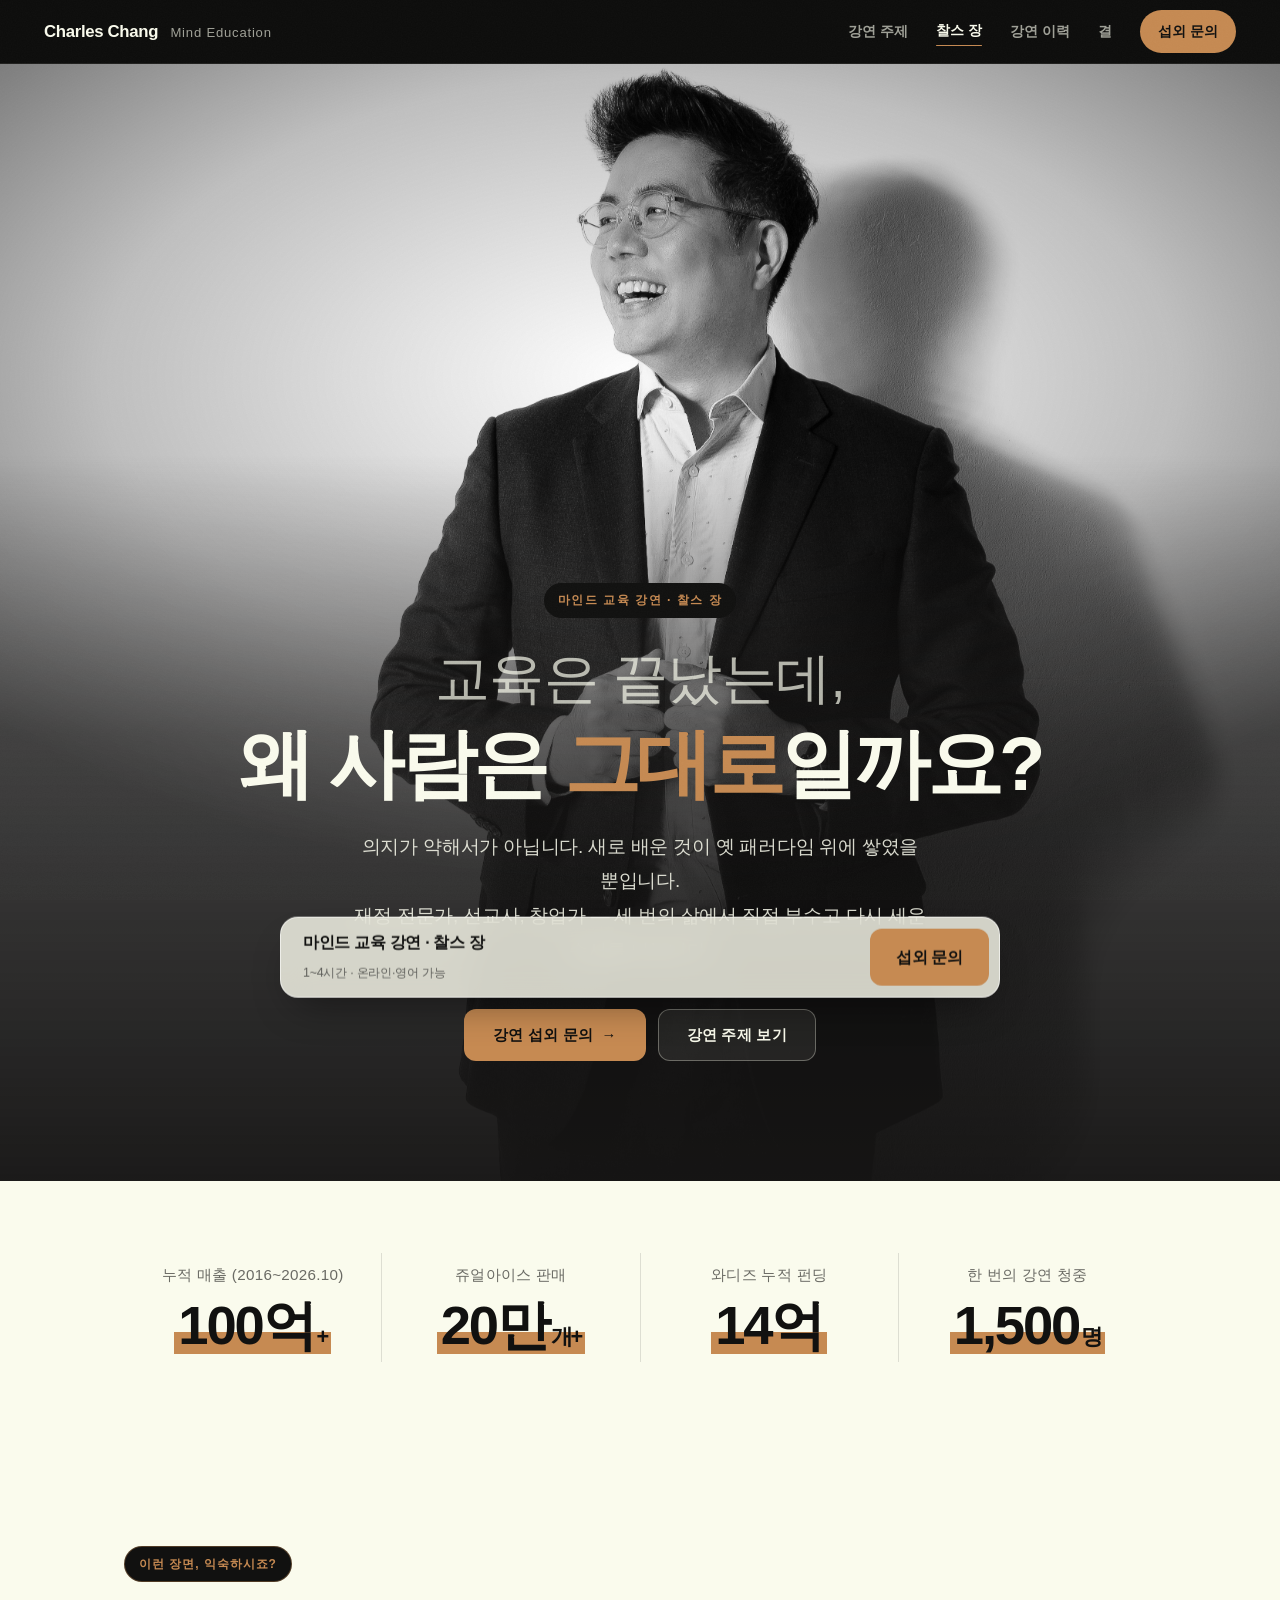
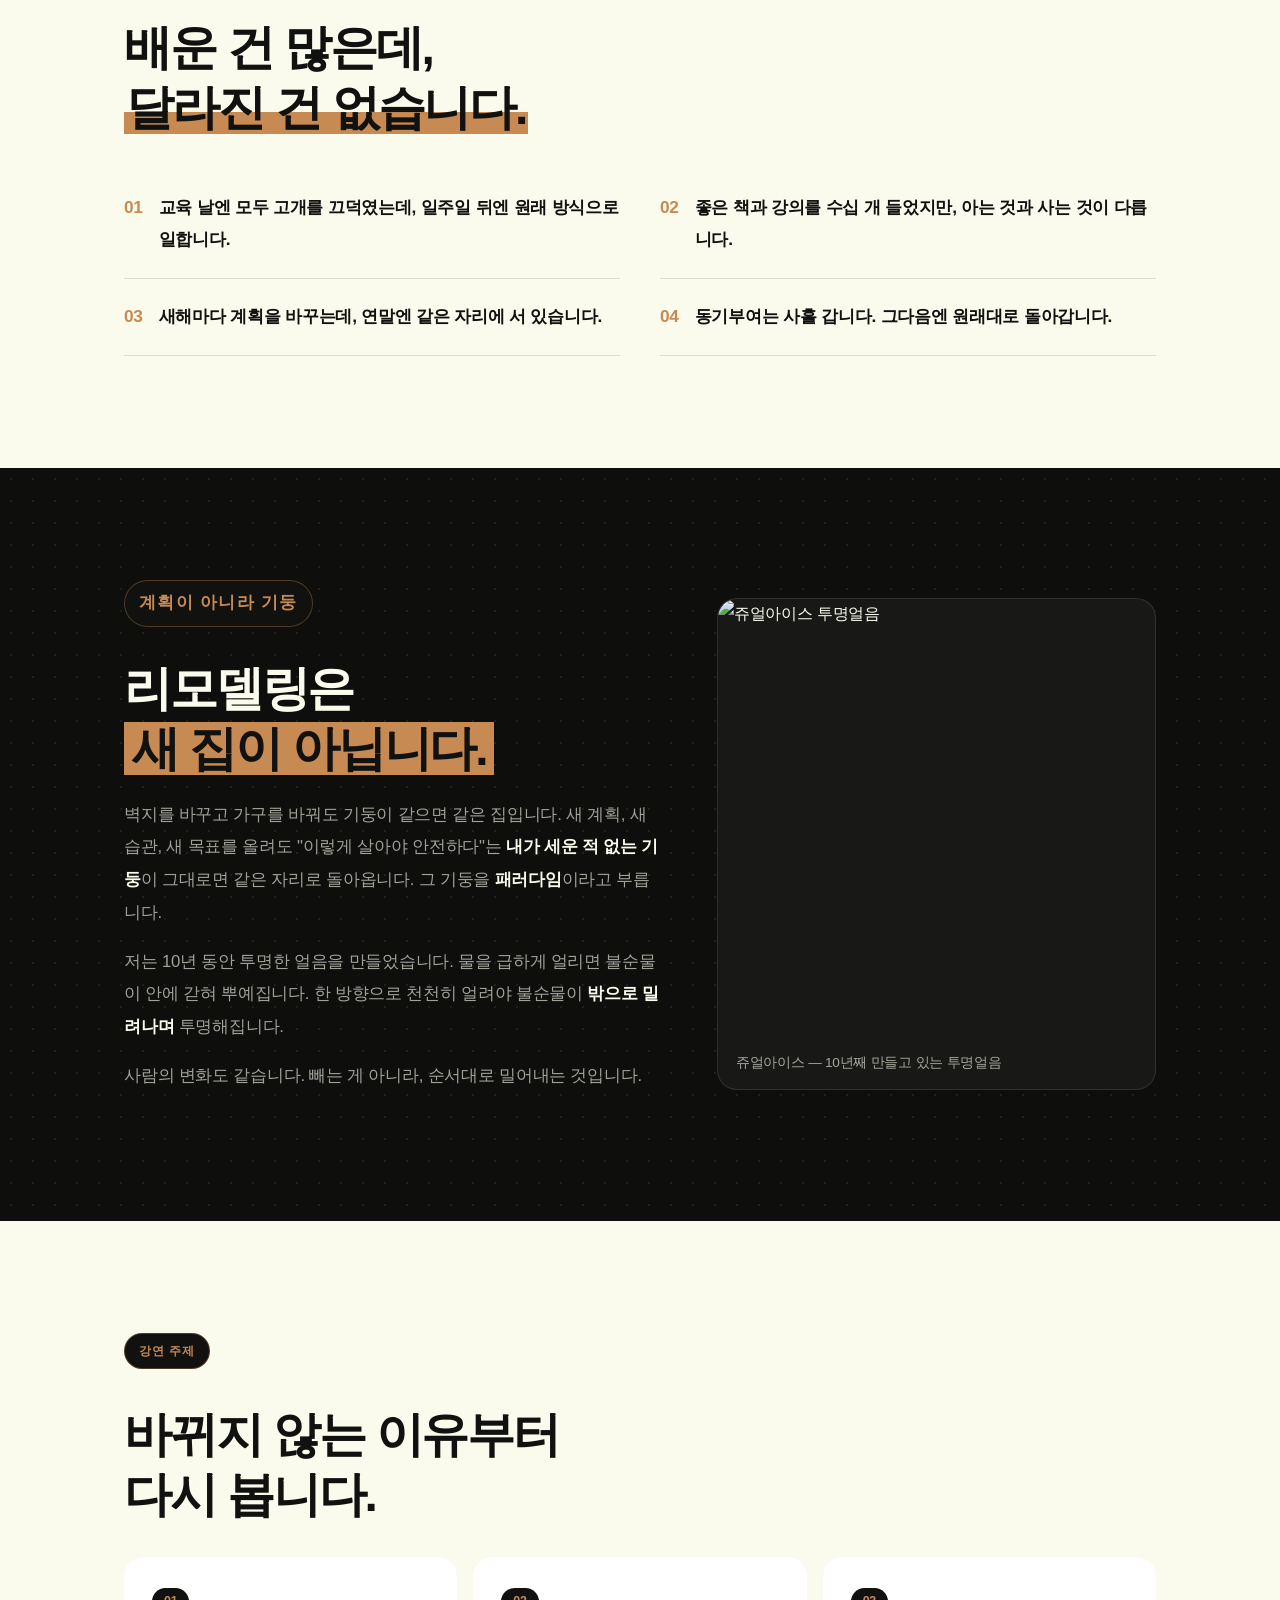
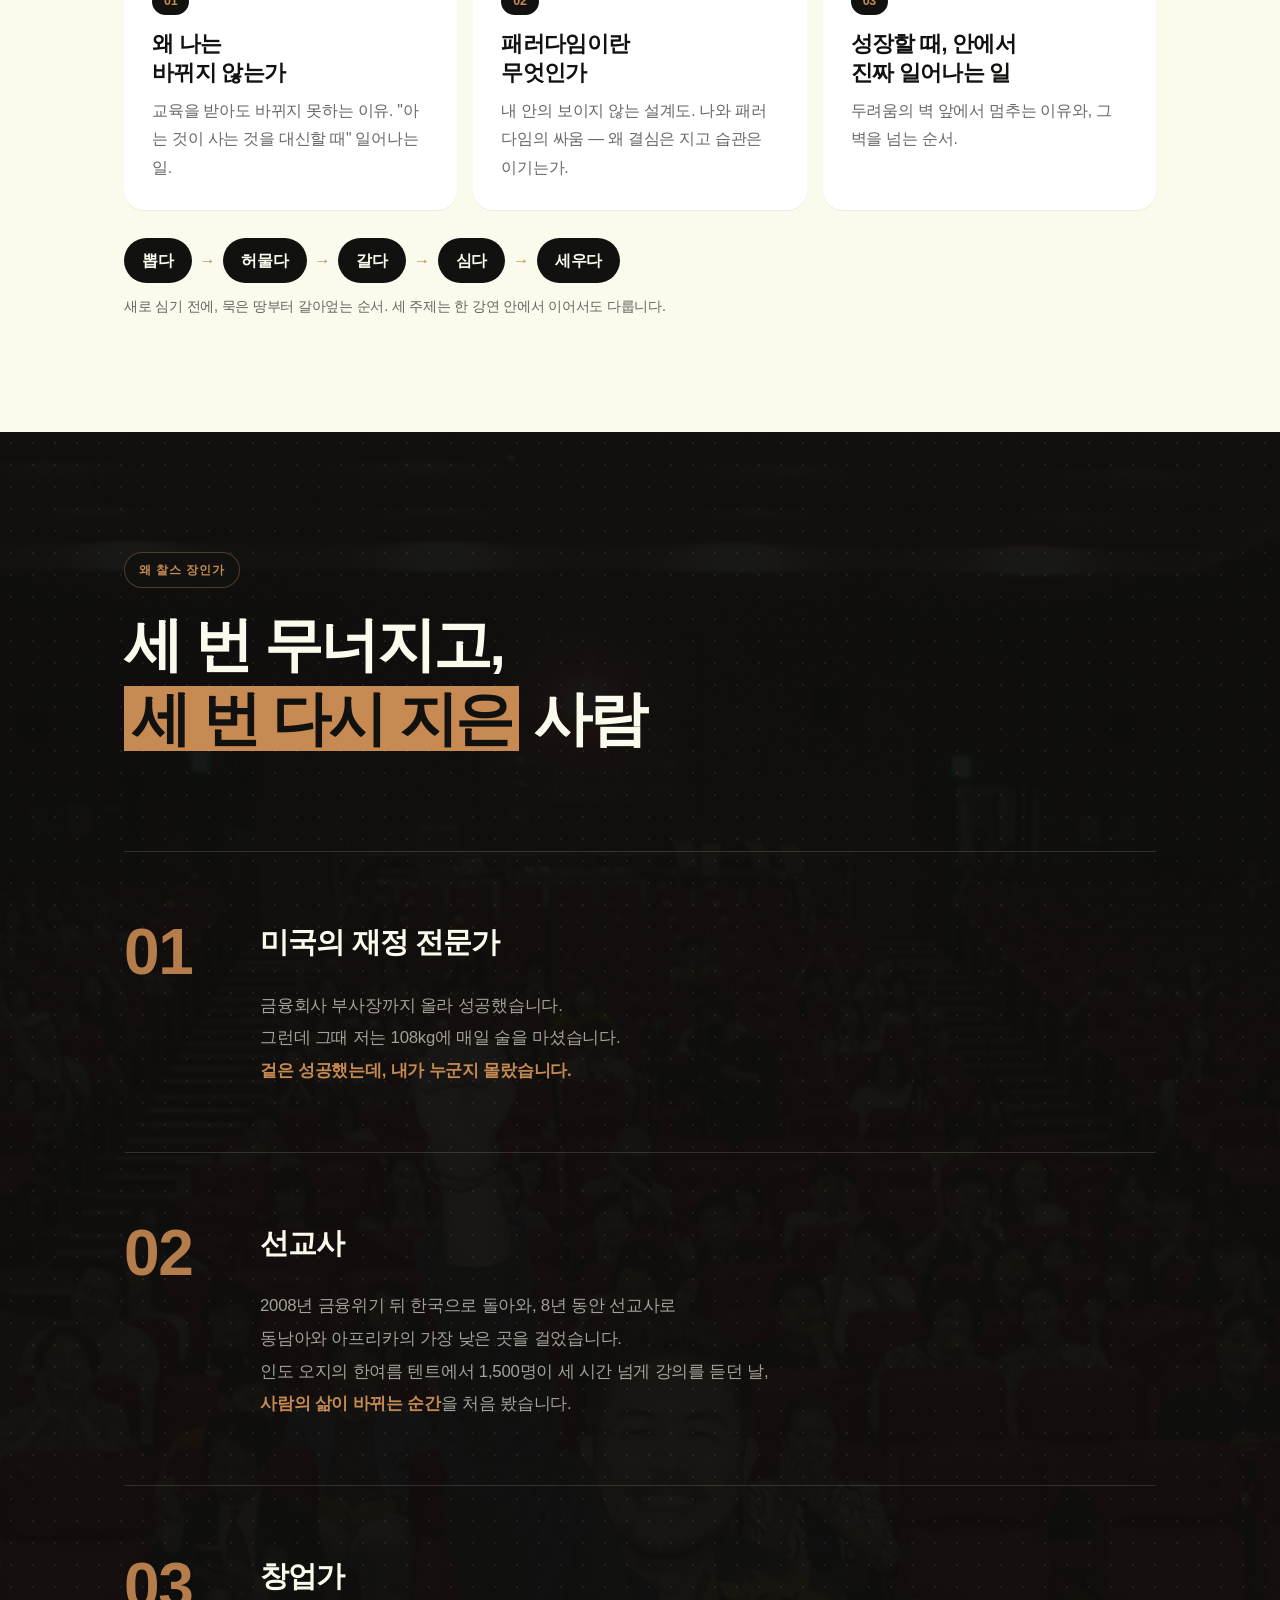
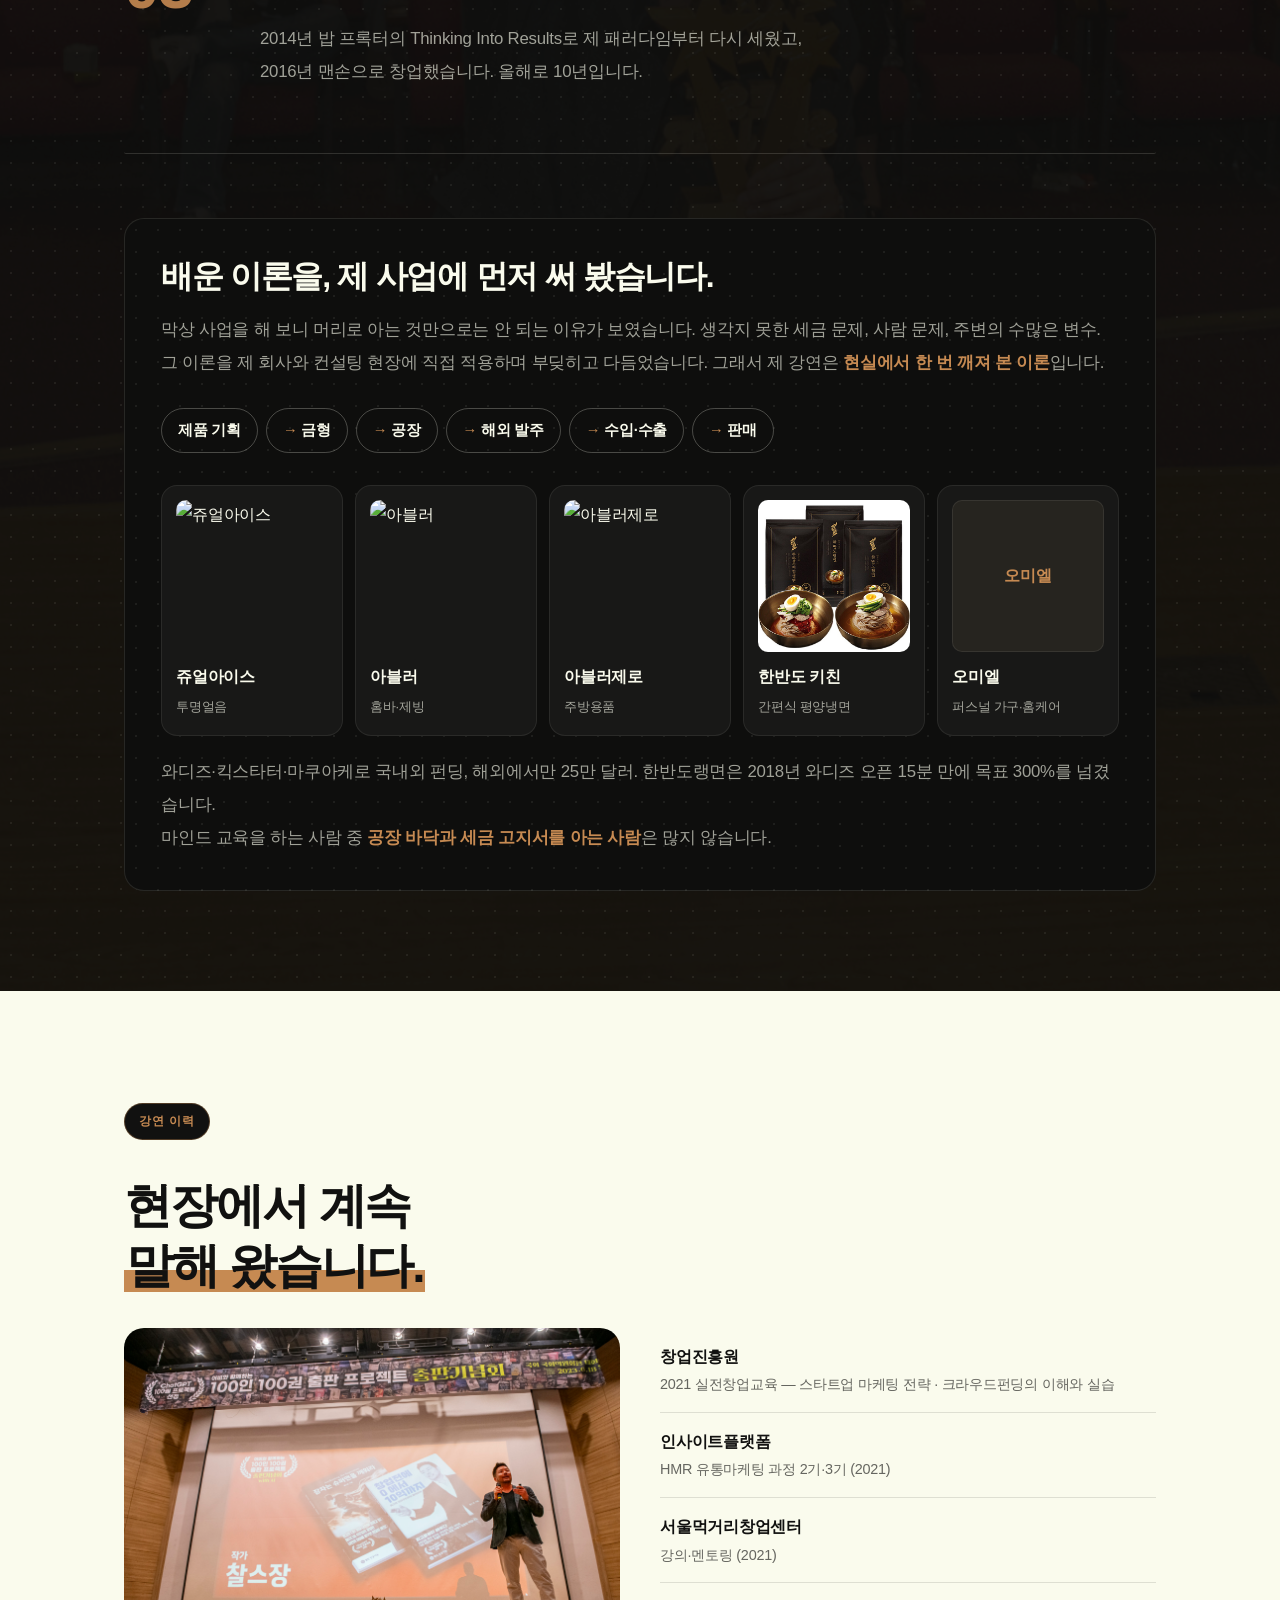
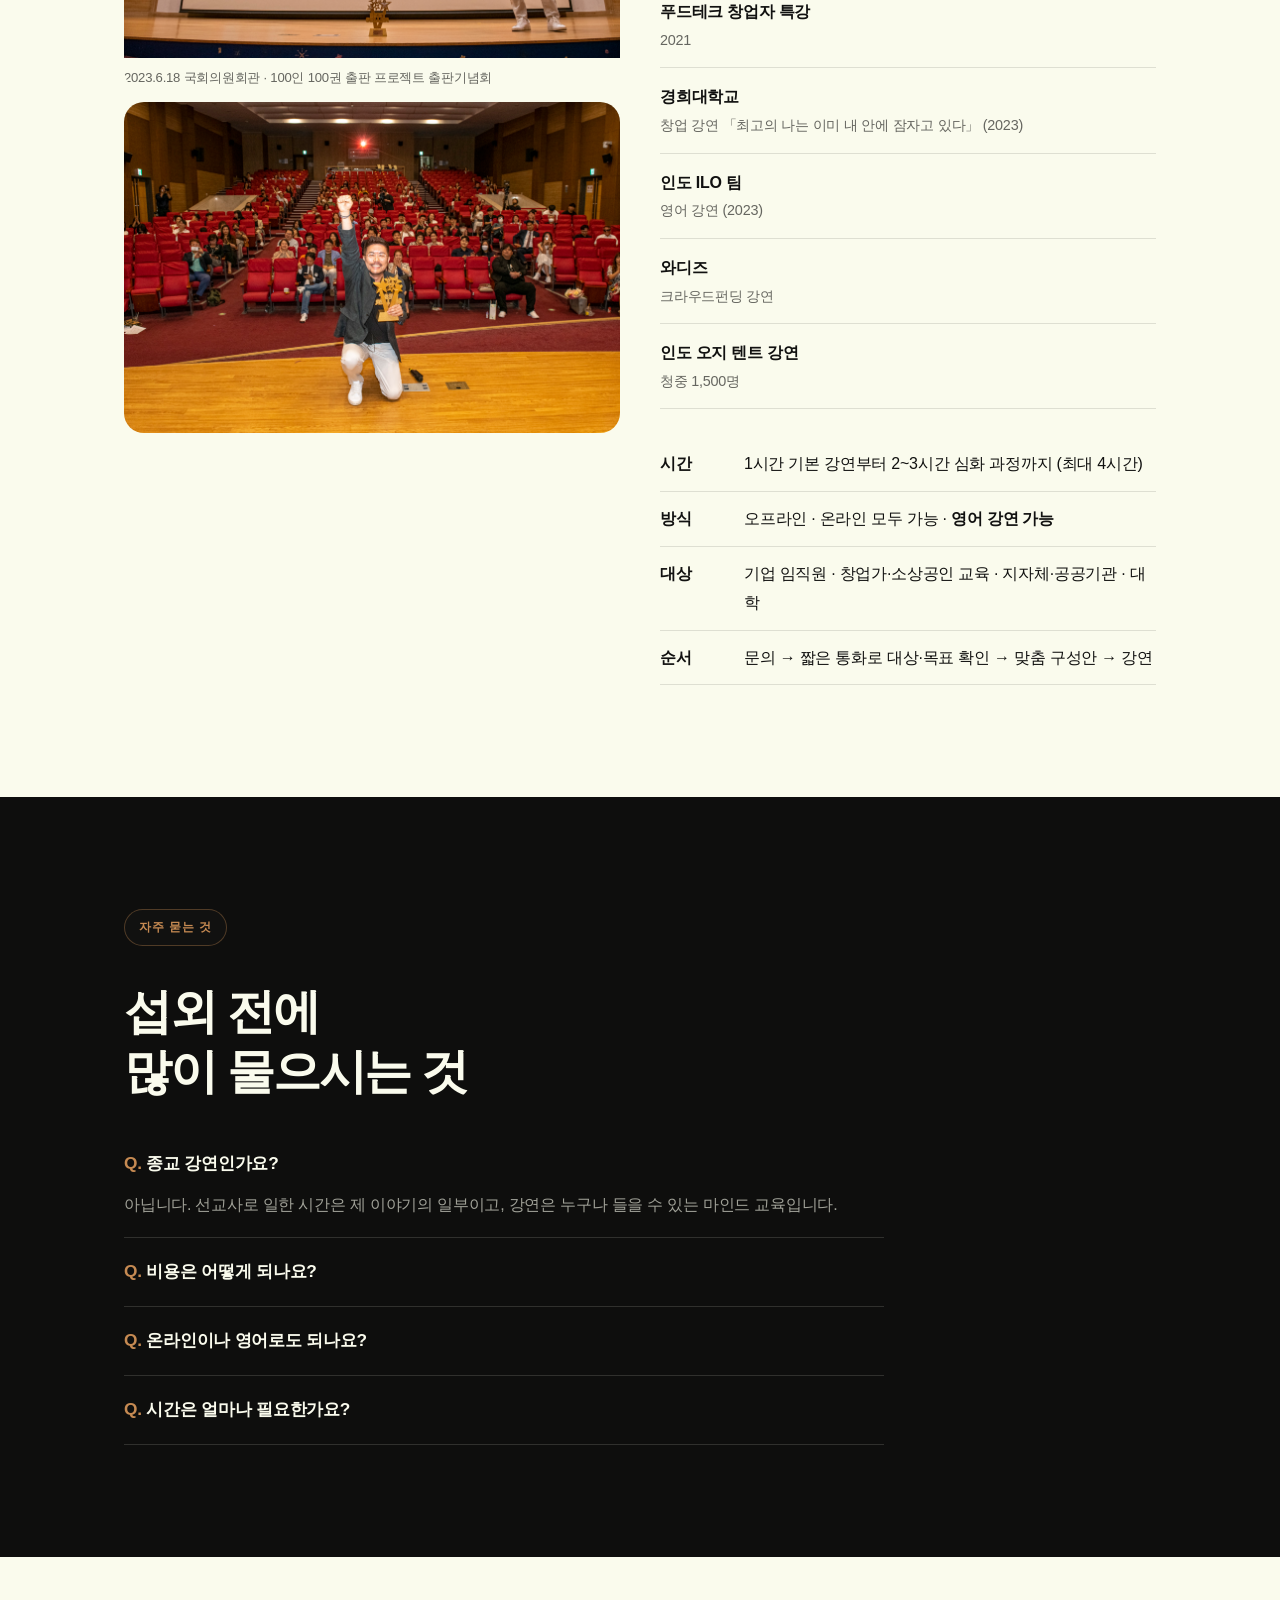
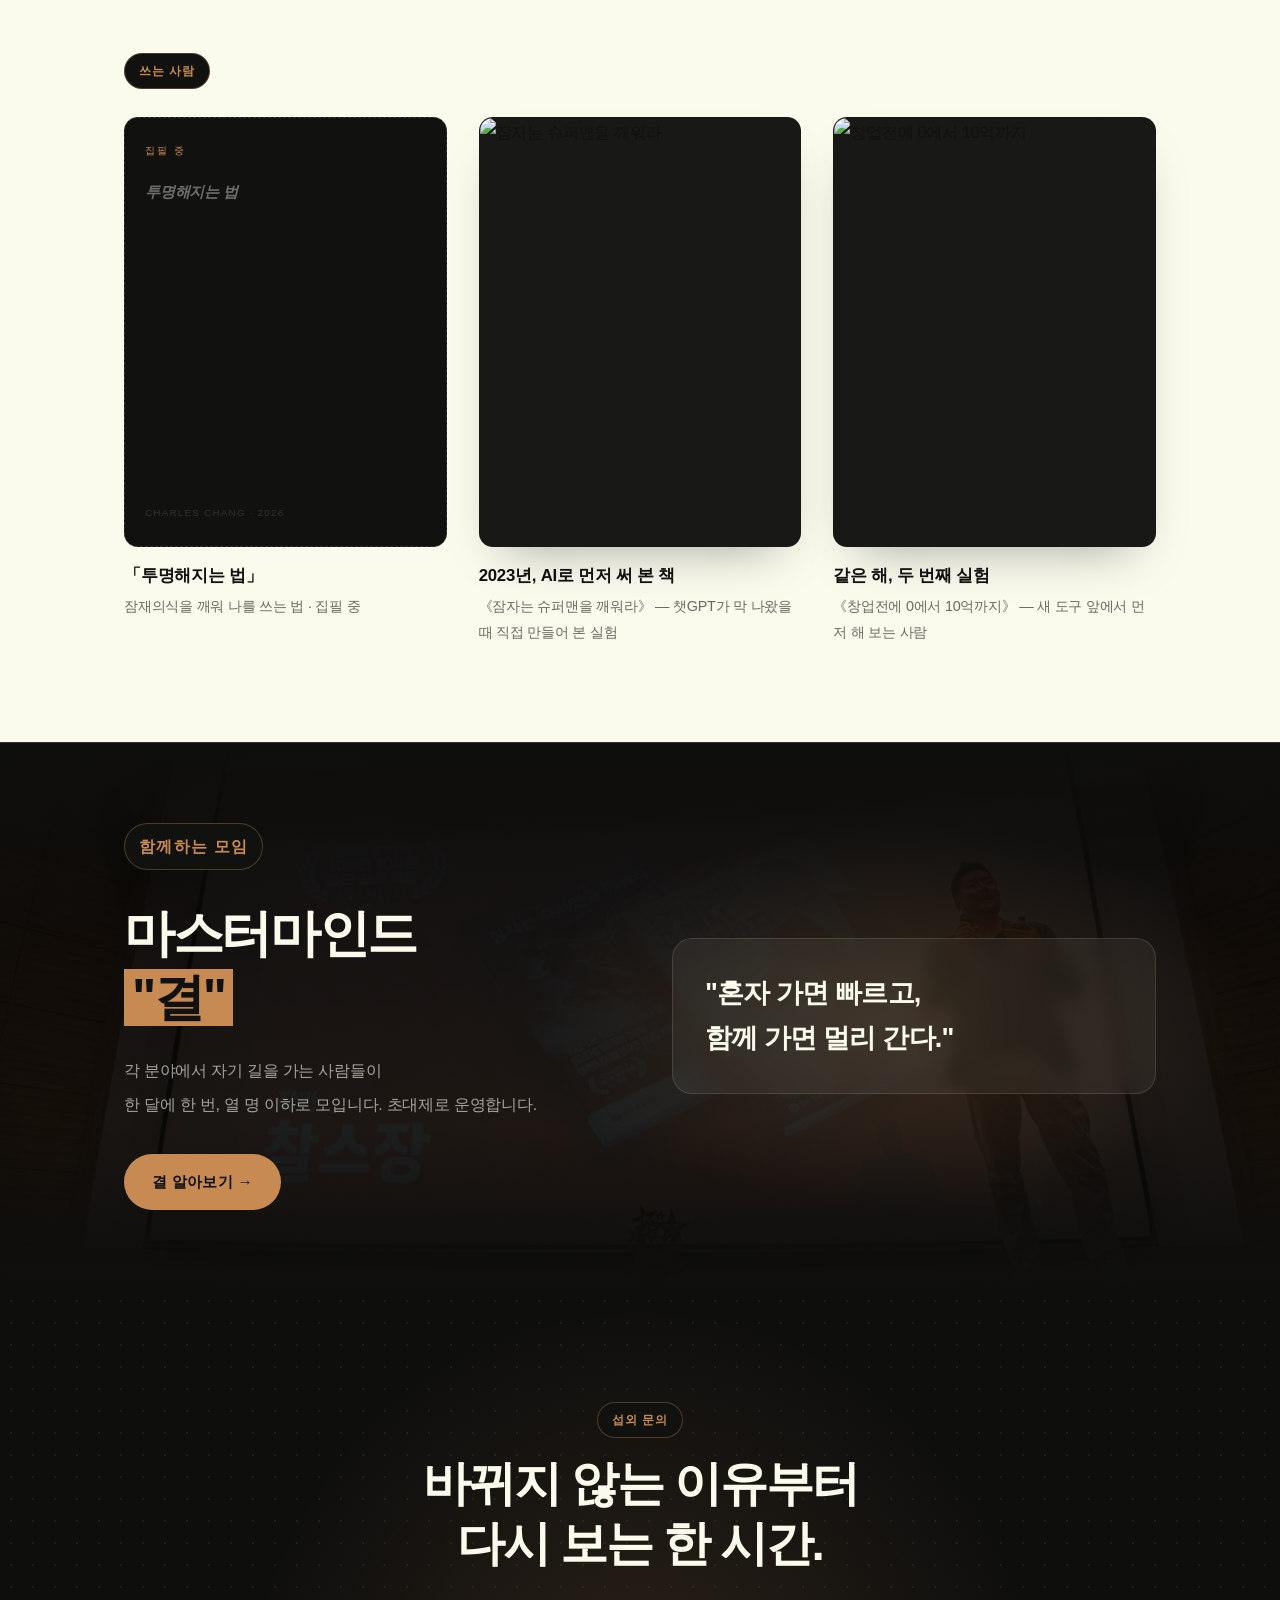
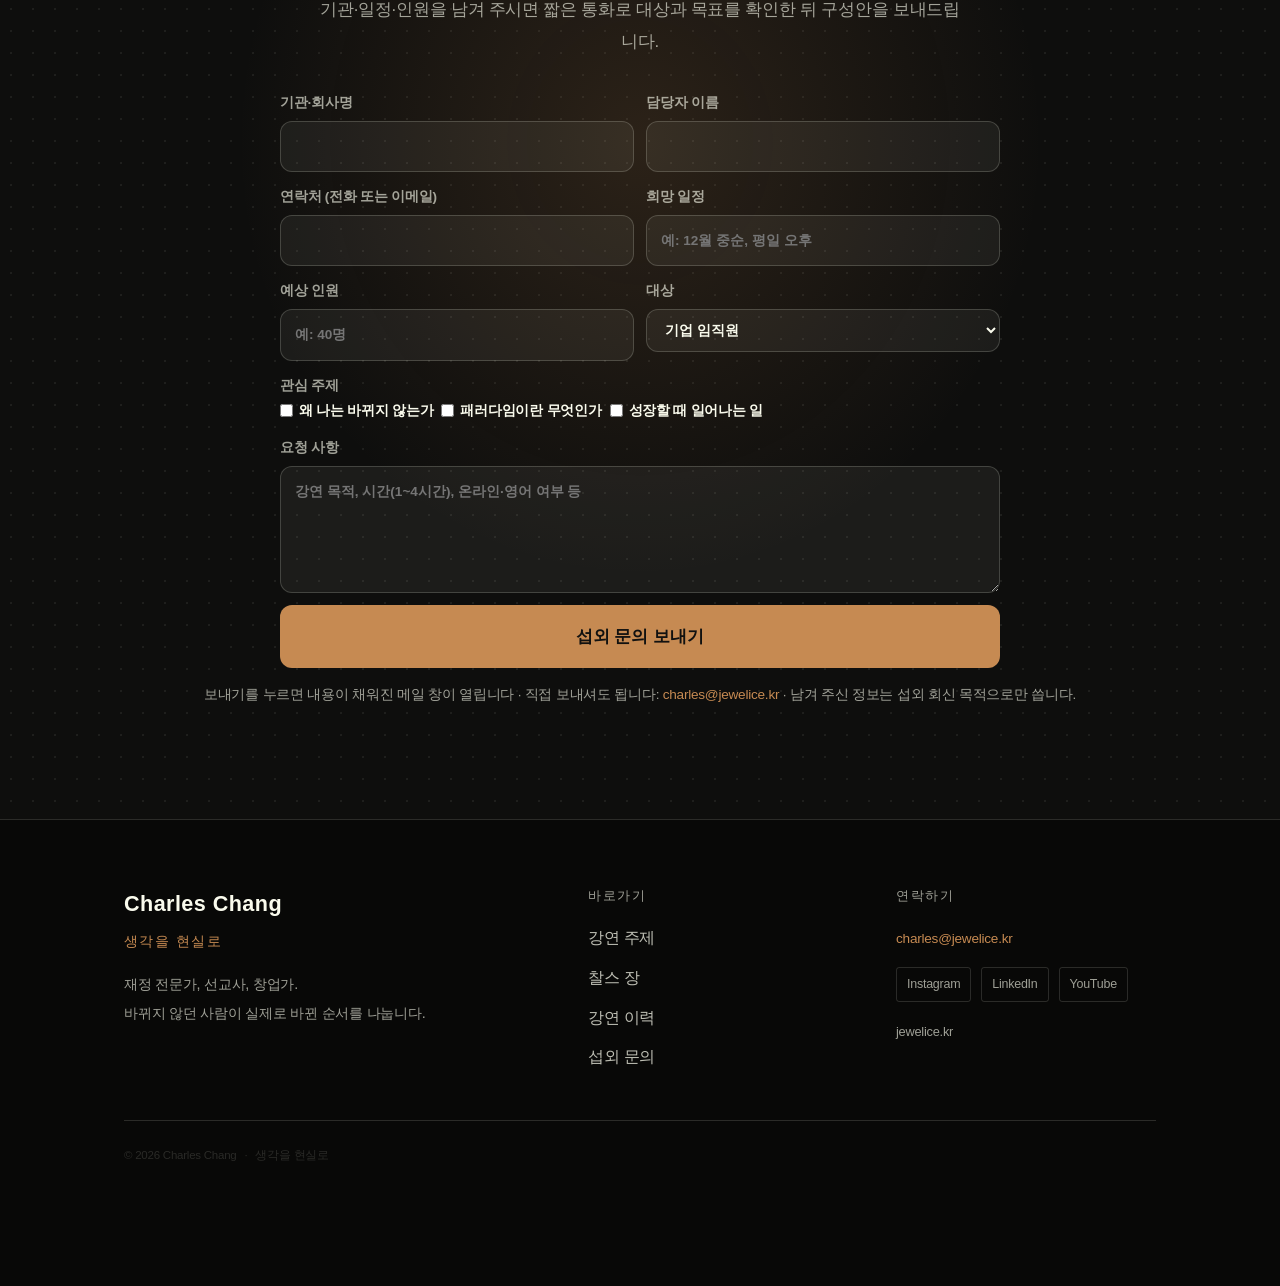
==== commit 04a7f7ae: "문의·결 신청 폼: 끊긴 시트 연동 대신 메일 앱으로 보내기 시트 연동 Apps Script 배포 두 곳이 모두 404(2026-10-28 확인)라 폼이 "접수됐습니다"를 띄우면서" ====
--- a/index.html
+++ b/index.html
@@ -270,7 +270,7 @@
       <label class="full">요청 사항<textarea name="note" rows="4" placeholder="강연 목적, 시간(1~4시간), 온라인·영어 여부 등"></textarea></label>
       <button type="submit">섭외 문의 보내기</button>
     </form>
-    <p class="inq-note">이메일로도 받습니다 · <a href="mailto:charles@jewelice.kr">charles@jewelice.kr</a> · 남겨 주신 정보는 섭외 회신 목적으로만 씁니다.</p>
+    <p class="inq-note">보내기를 누르면 내용이 채워진 메일 창이 열립니다 · 직접 보내셔도 됩니다: <a href="mailto:charles@jewelice.kr">charles@jewelice.kr</a> · 남겨 주신 정보는 섭외 회신 목적으로만 씁니다.</p>
   </div>
 </section>
 
@@ -335,20 +335,25 @@
 <script>addEventListener('scroll',()=>stickyCta.classList.toggle('show',scrollY>innerHeight*0.8&&contact.getBoundingClientRect().top>innerHeight),{passive:true})</script>
 <script src="script.js?v=11"></script>
 <script>
+// ponytail: 시트 연동 Apps Script 배포가 404(2026-10-28 확인)라 메일 앱으로 보낸다. 새 배포가 생기면 SHEET_URL 전송으로 되돌림.
+var INQUIRY_EMAIL = 'charles@jewelice.kr';
+function openMail(subject, lines) {
+  location.href = 'mailto:' + INQUIRY_EMAIL + '?subject=' + encodeURIComponent(subject) + '&body=' + encodeURIComponent(lines.join('\n'));
+}
 function handleSpeakingInquiry(e) {
   e.preventDefault();
-  var f = e.target, btn = f.querySelector('button[type="submit"]');
-  var d = new FormData(f);
-  var params = new URLSearchParams({
-    type: 'speaking', org: d.get('org'), name: d.get('name'), contact: d.get('contact'),
-    when: d.get('when') || '', size: d.get('size') || '', audience: d.get('audience'),
-    topic: d.getAll('topic').join(', '), note: d.get('note') || '', date: new Date().toLocaleString('ko-KR')
-  });
-  btn.textContent = '전송 중...'; btn.disabled = true;
-  var done = function () { btn.textContent = '접수됐습니다 ✓ 곧 연락드리겠습니다'; btn.style.background = '#2d9e6b'; };
-  // 미리보기(file://)에서는 실제 시트로 보내지 않는다
-  if (location.protocol === 'file:' || !SHEET_URL) return done();
-  fetch(SHEET_URL + '?' + params.toString(), { mode: 'no-cors' }).finally(done);
+  var f = e.target, btn = f.querySelector('button[type="submit"]'), d = new FormData(f);
+  openMail('[강연 섭외 문의] ' + d.get('org'), [
+    '기관·회사명: ' + d.get('org'), '담당자: ' + d.get('name'), '연락처: ' + d.get('contact'),
+    '희망 일정: ' + (d.get('when') || '-'), '예상 인원: ' + (d.get('size') || '-'), '대상: ' + d.get('audience'),
+    '관심 주제: ' + (d.getAll('topic').join(', ') || '-'), '', '요청 사항:', d.get('note') || '-'
+  ]);
+  btn.textContent = '메일 창이 열렸습니다 — 보내기를 눌러 주세요';
+}
+function handleMembershipApply(e) {
+  e.preventDefault();
+  openMail('[결 멤버십 신청] ' + memberName.value, ['이름: ' + memberName.value, '이메일: ' + memberEmail.value]);
+  e.target.querySelector('.modal-submit').textContent = '메일 창이 열렸습니다 — 보내기를 눌러 주세요';
 }
 function toggleMobileNav() { navMobile.classList.toggle('open'); navHamburger.classList.toggle('open'); }
 function closeMobileNav() { navMobile.classList.remove('open'); navHamburger.classList.remove('open'); }
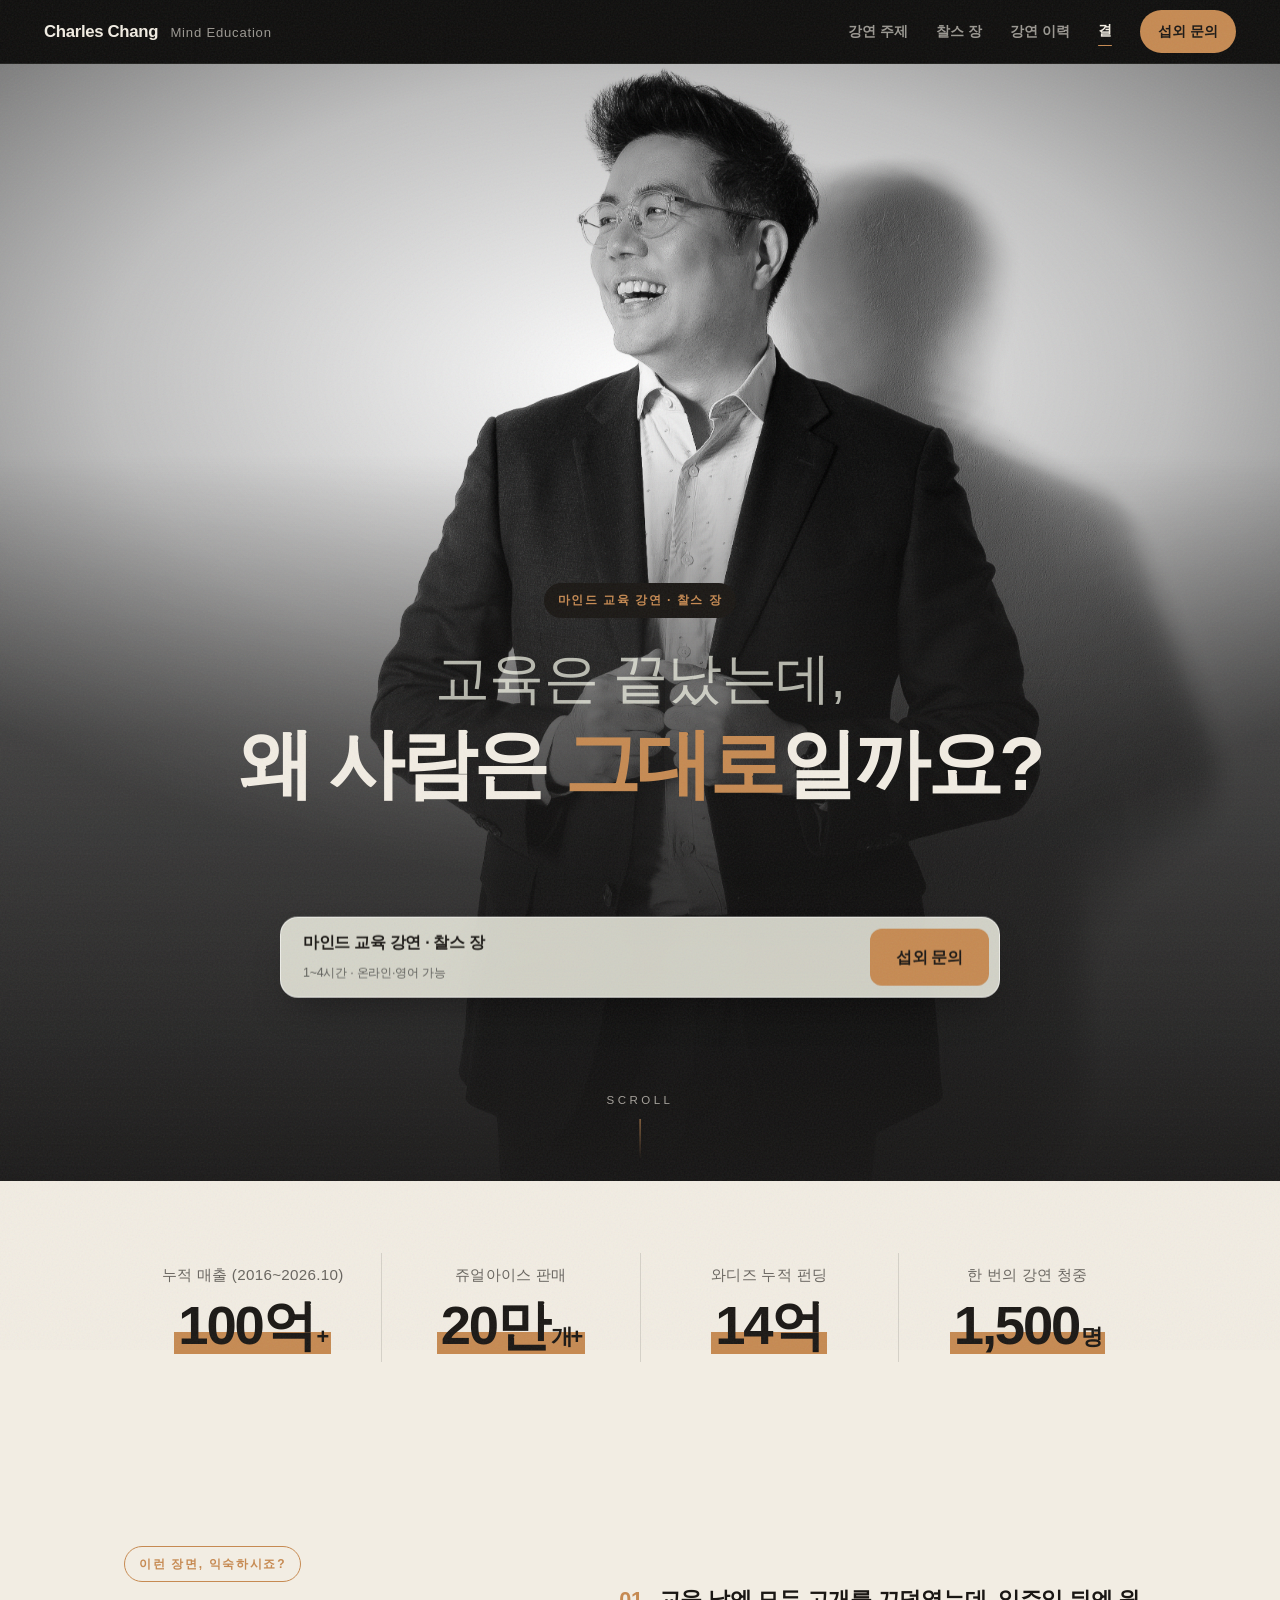
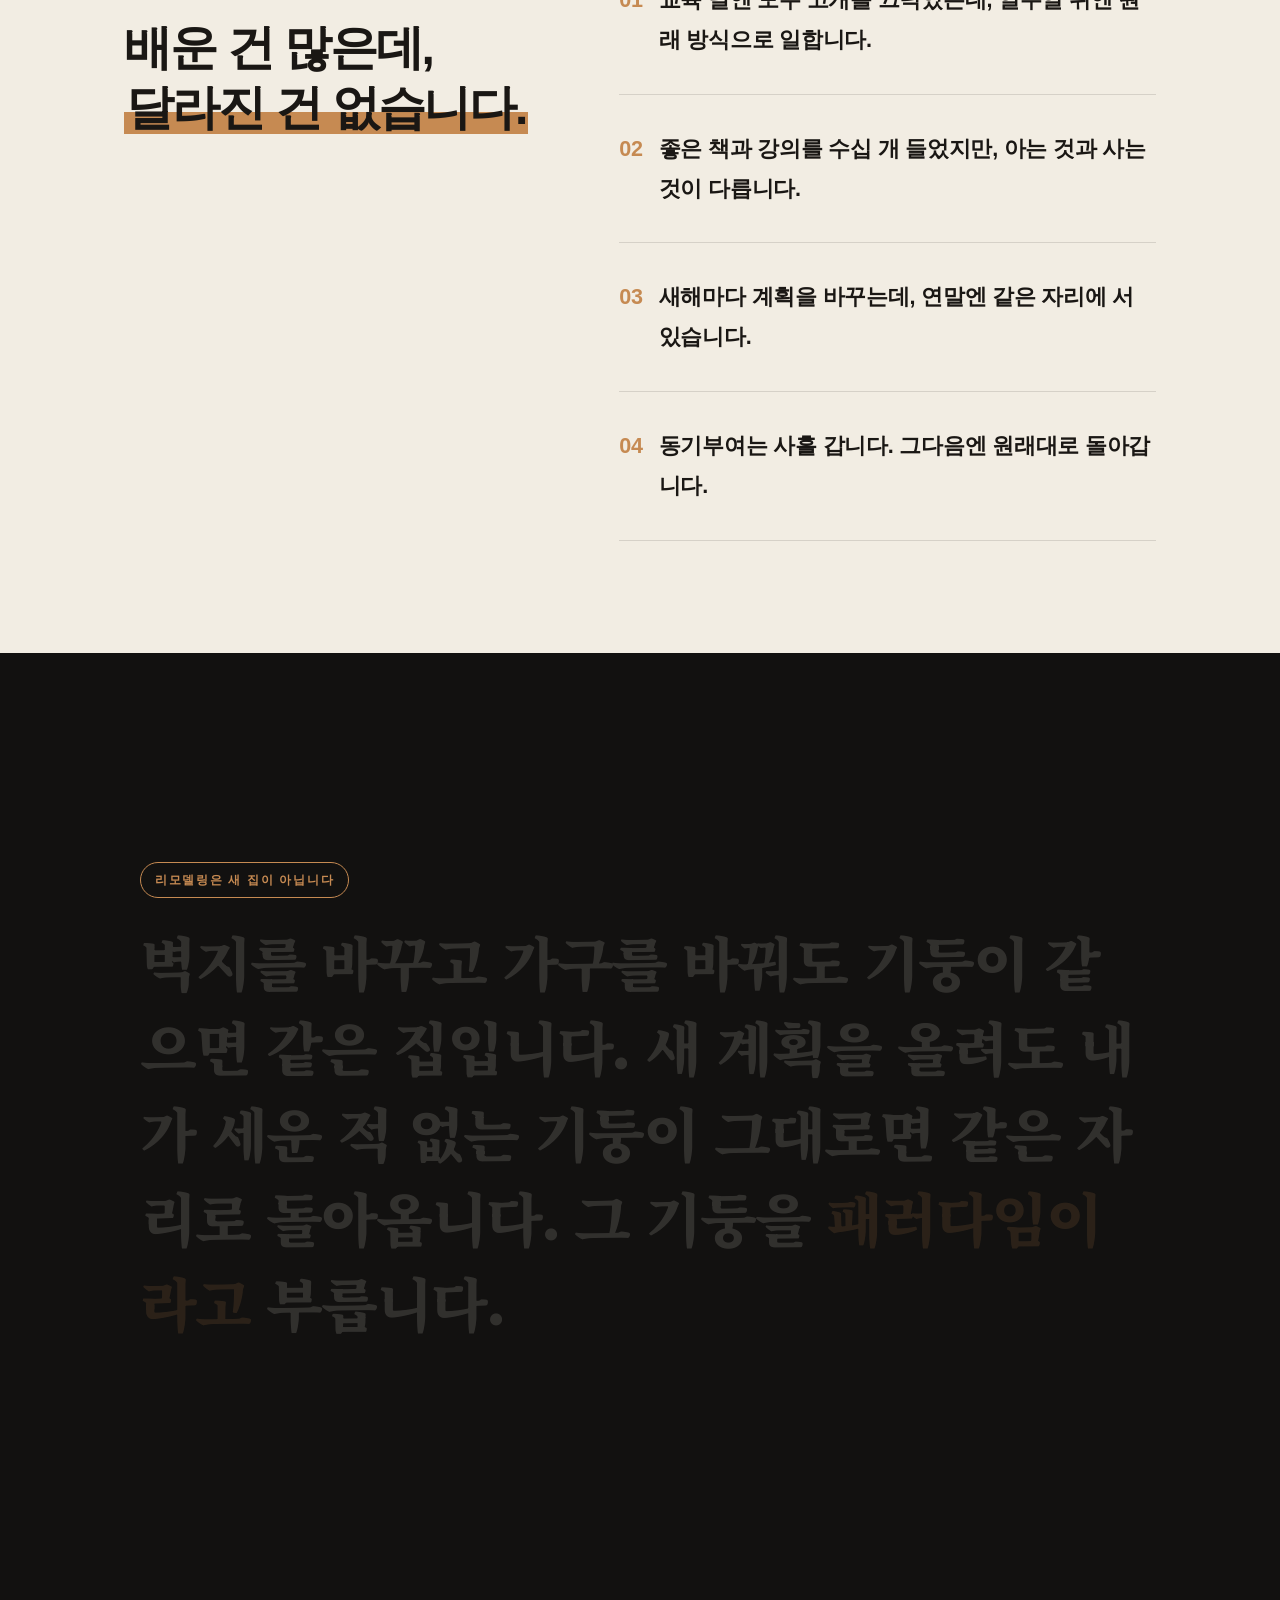
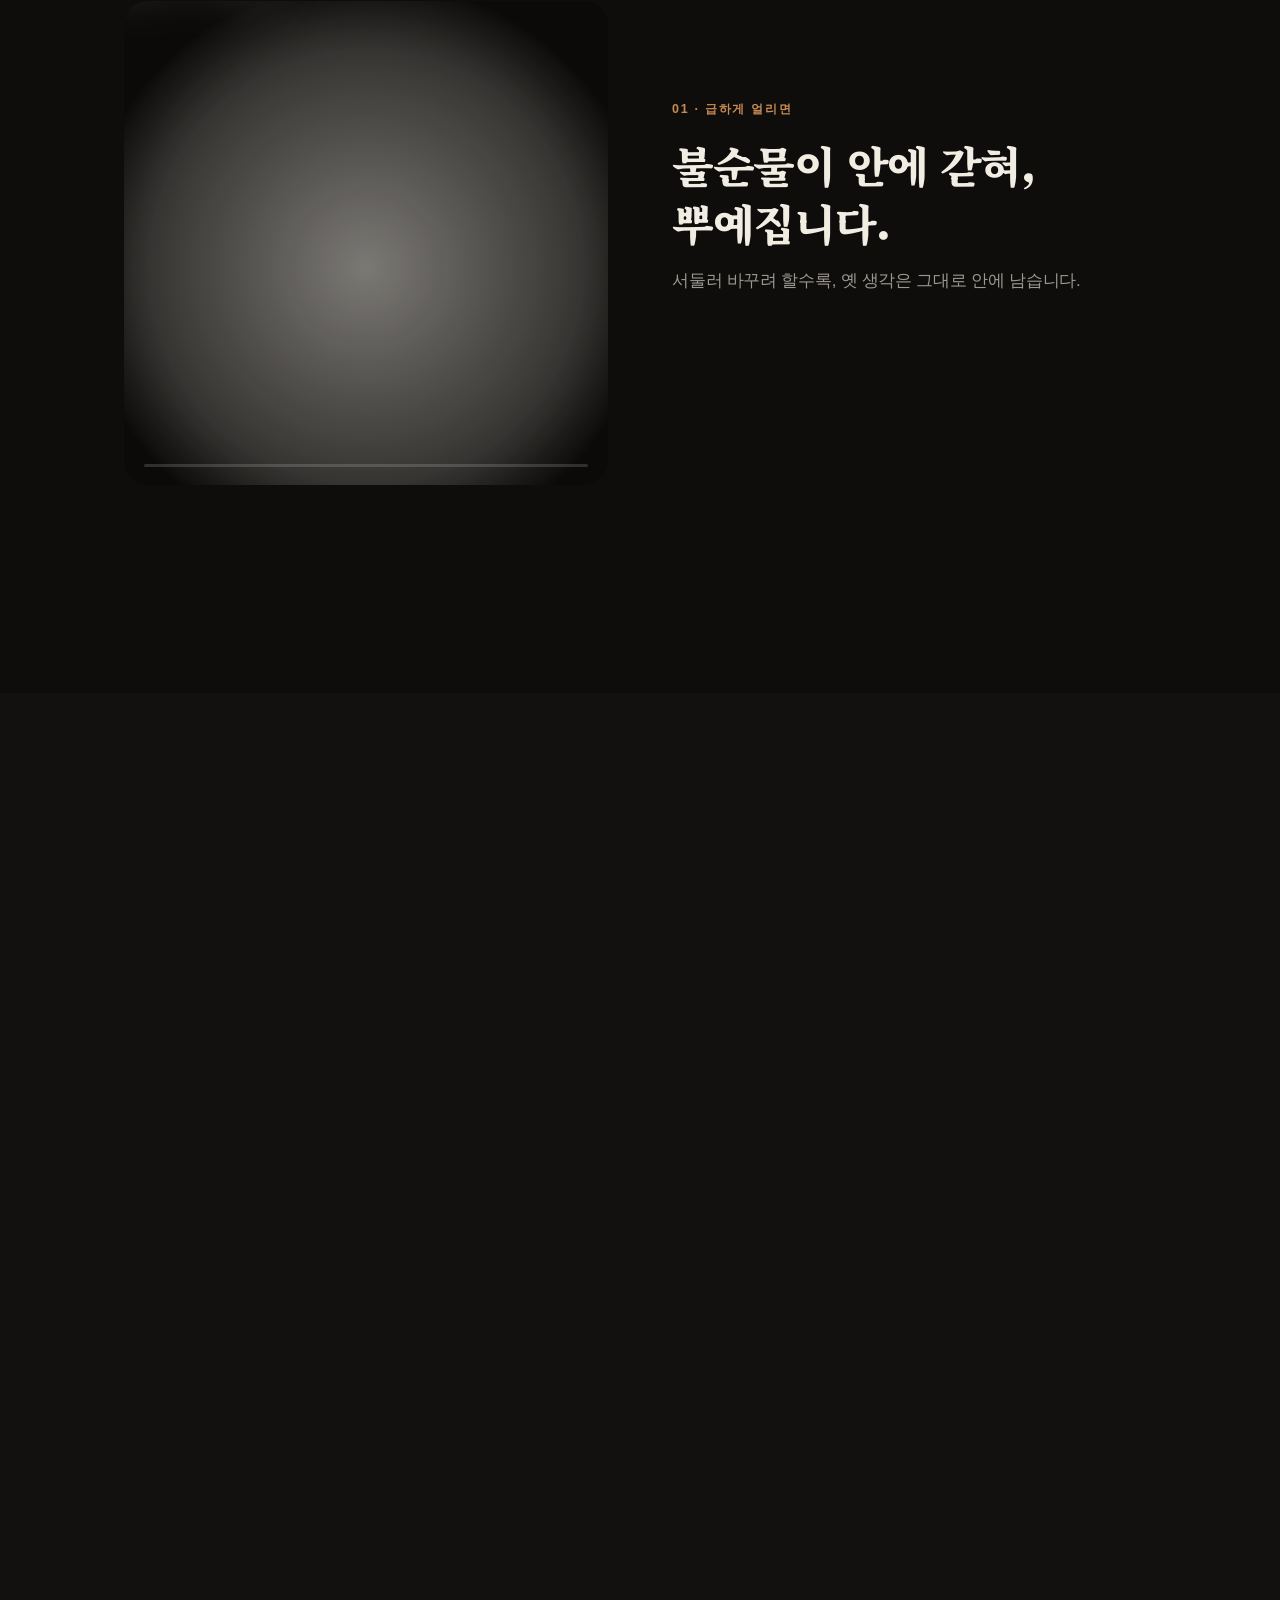
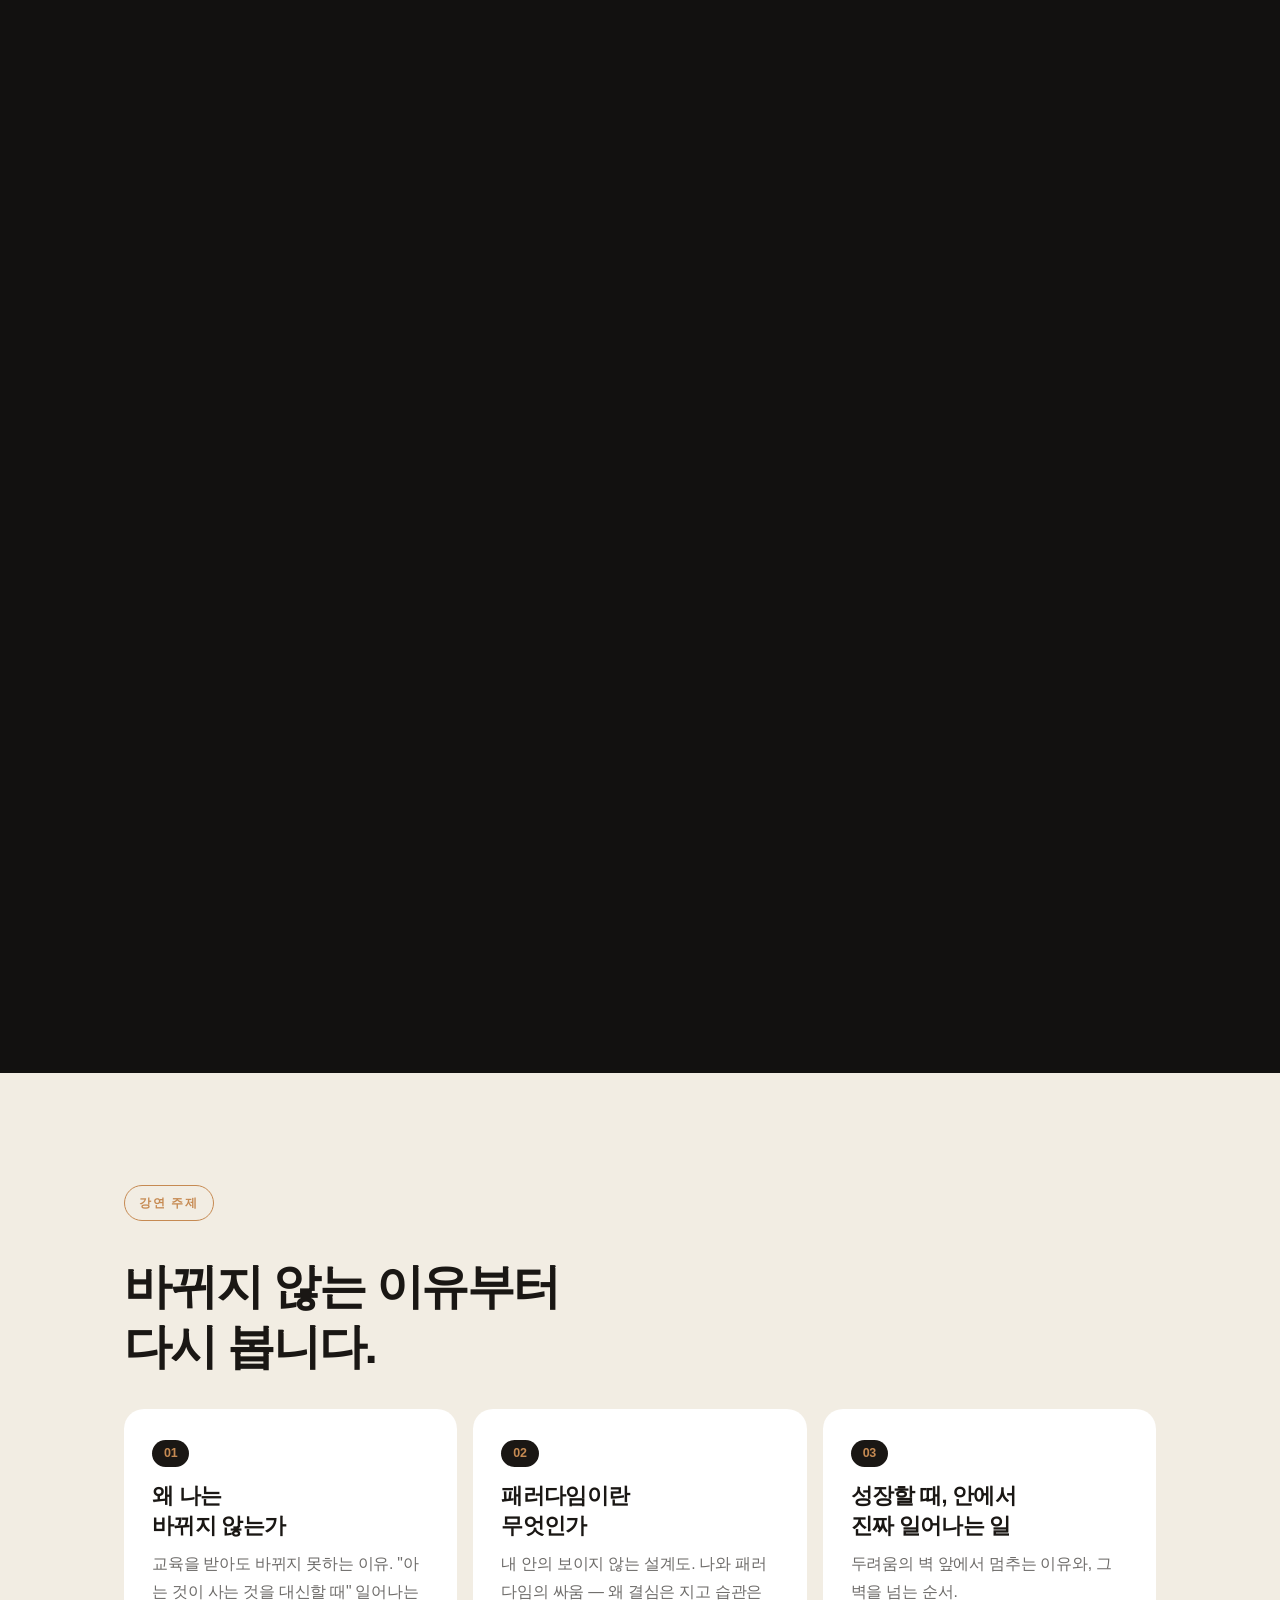
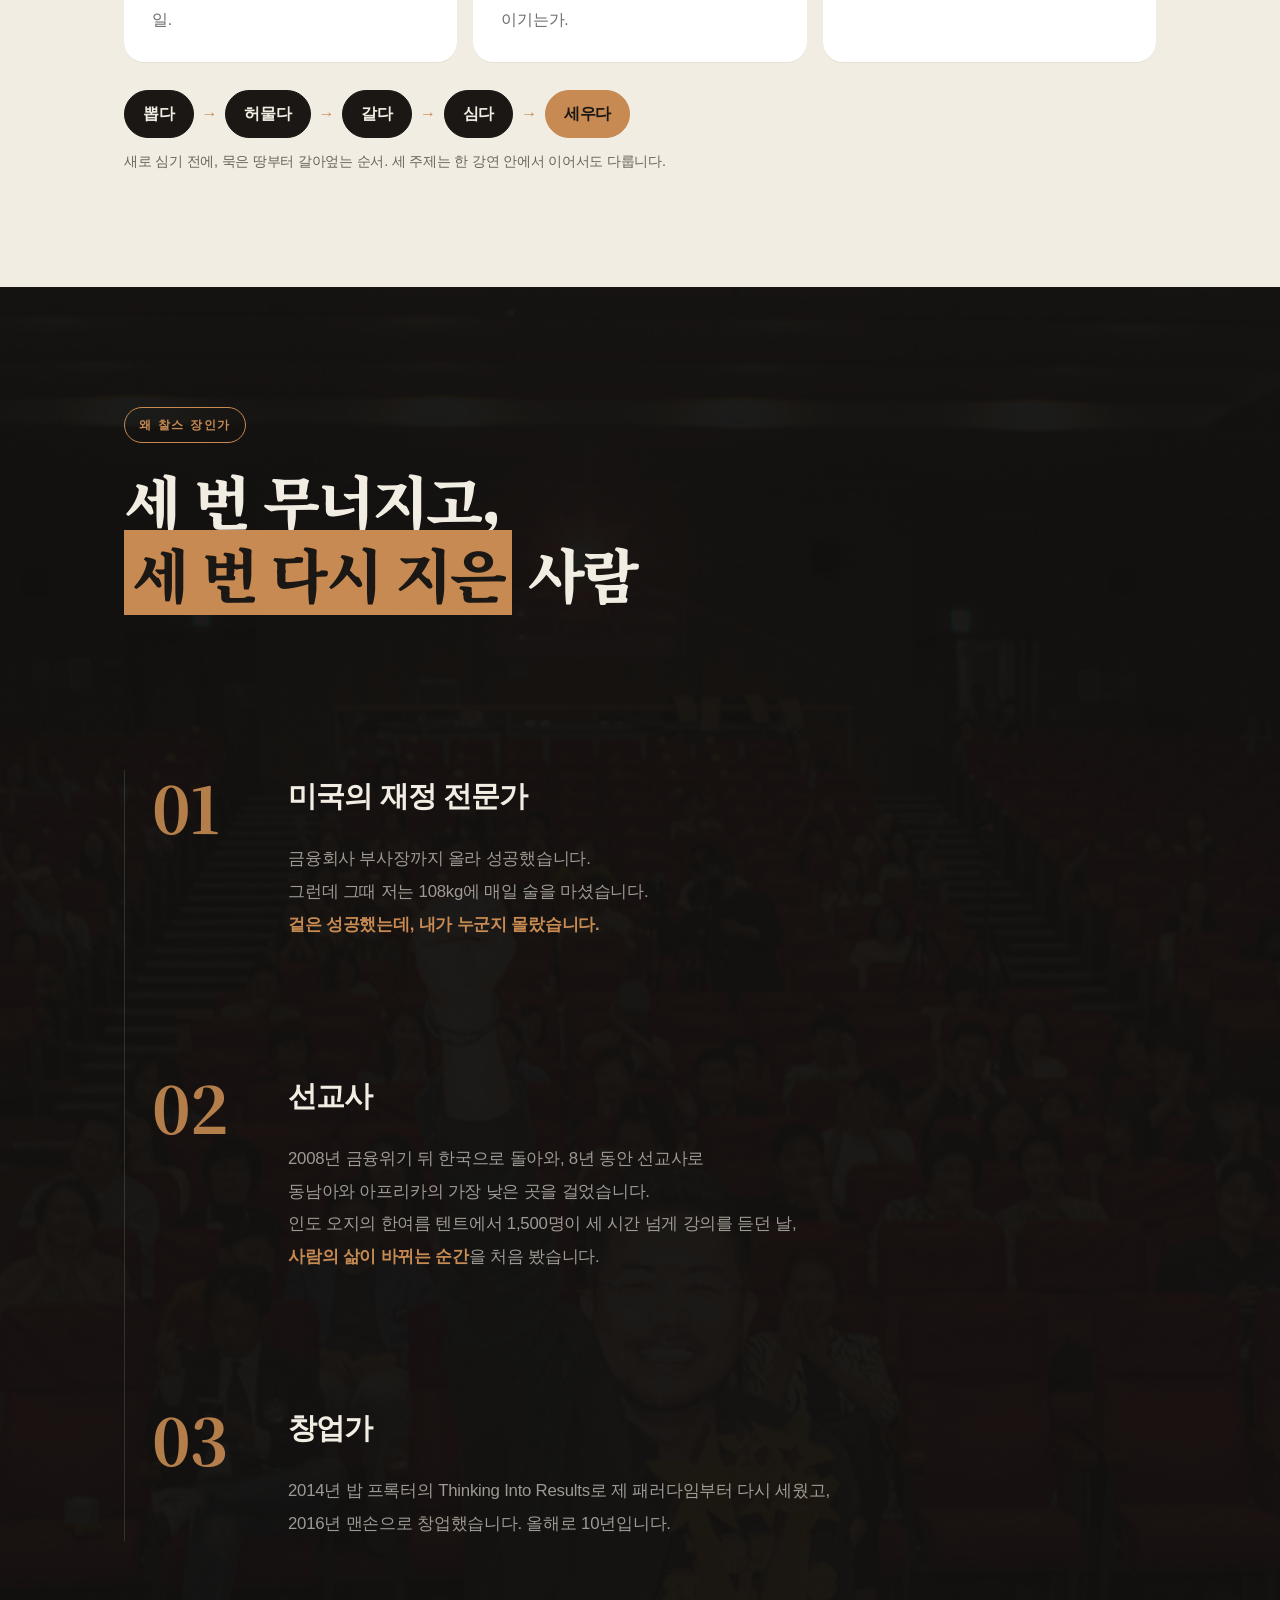
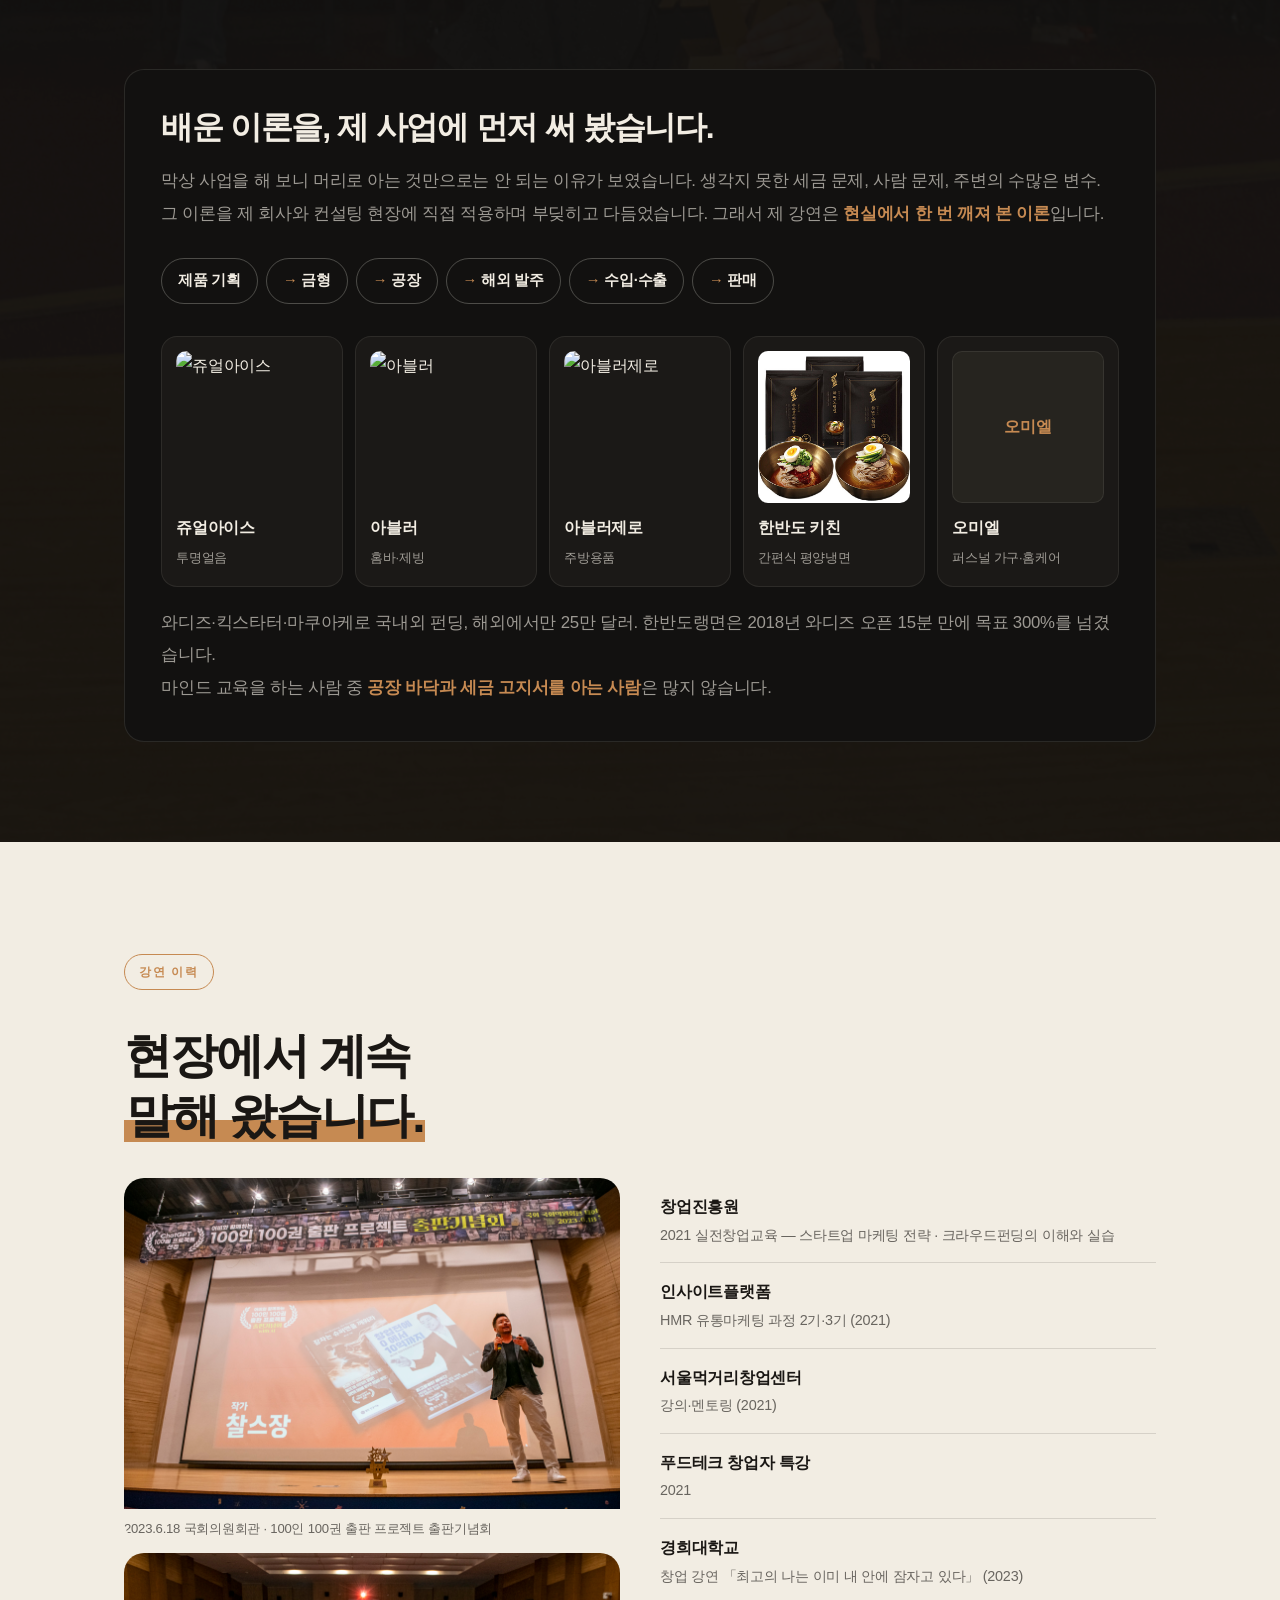
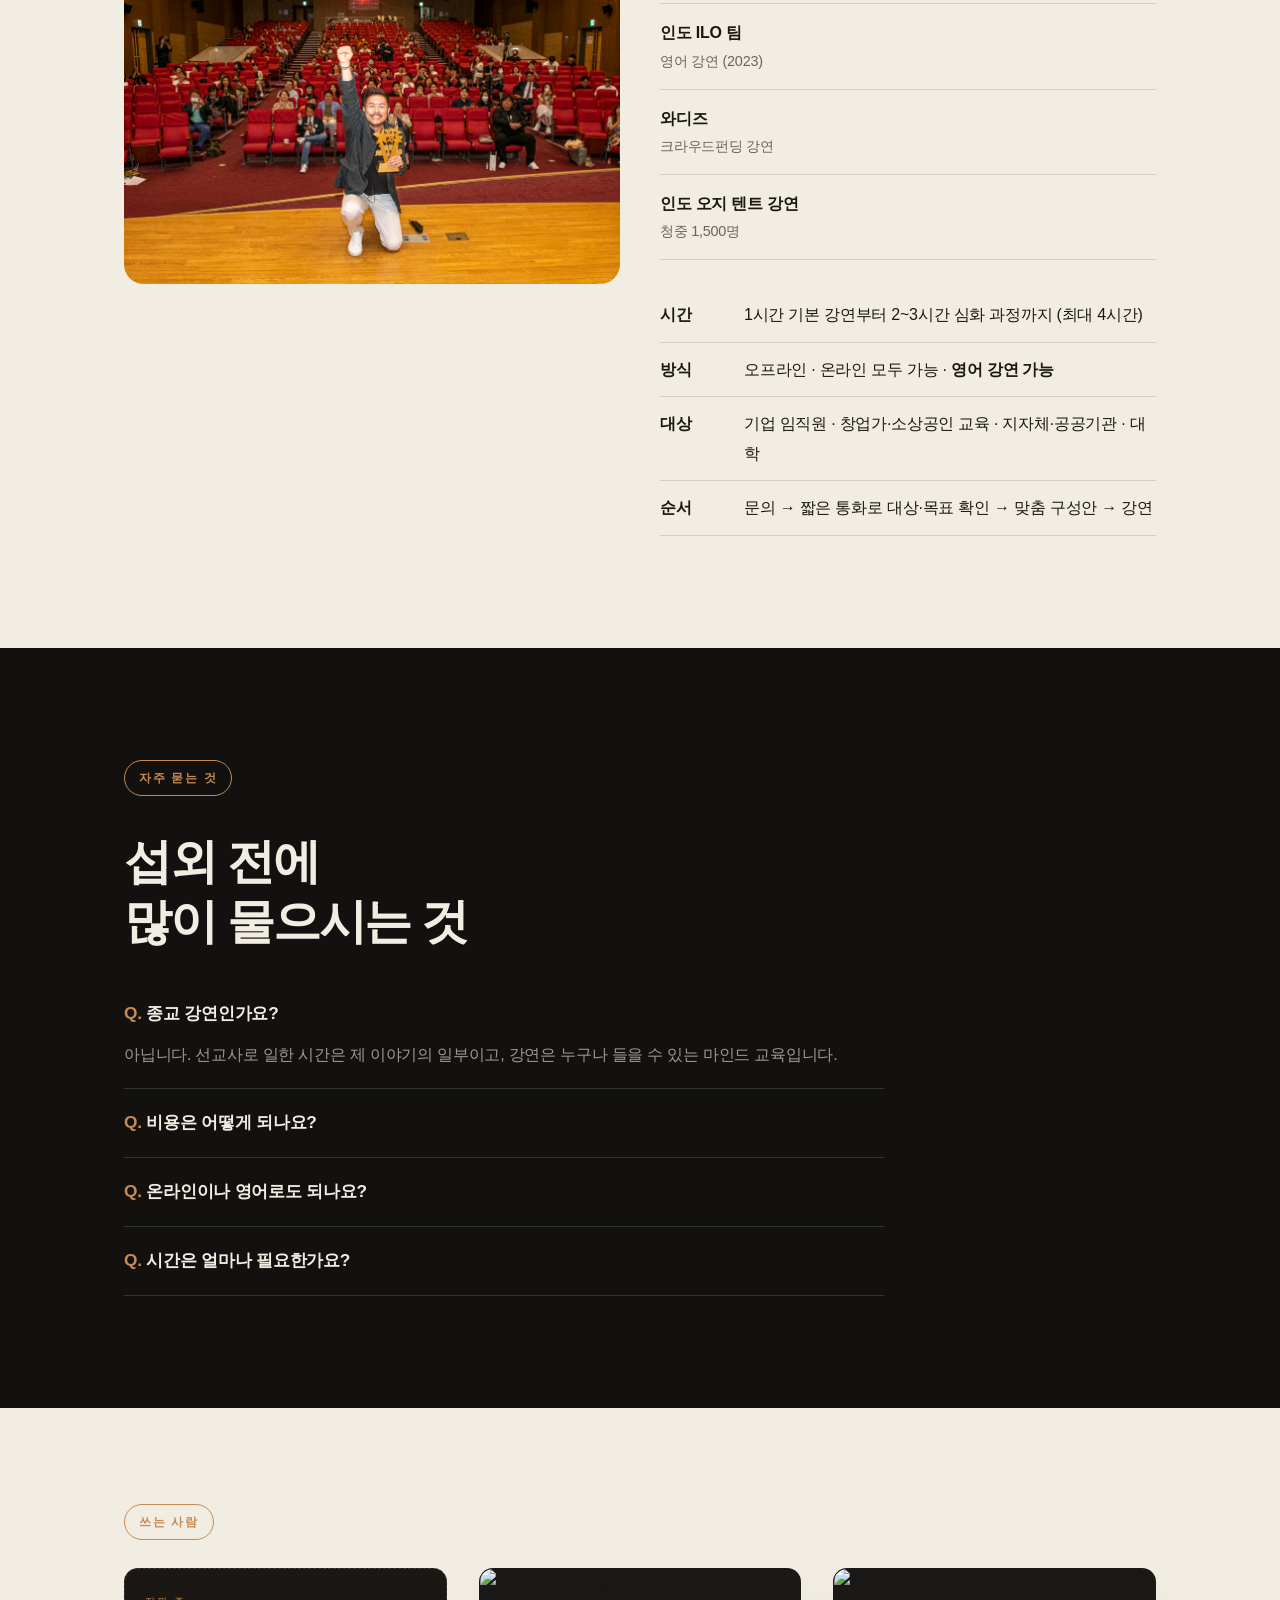
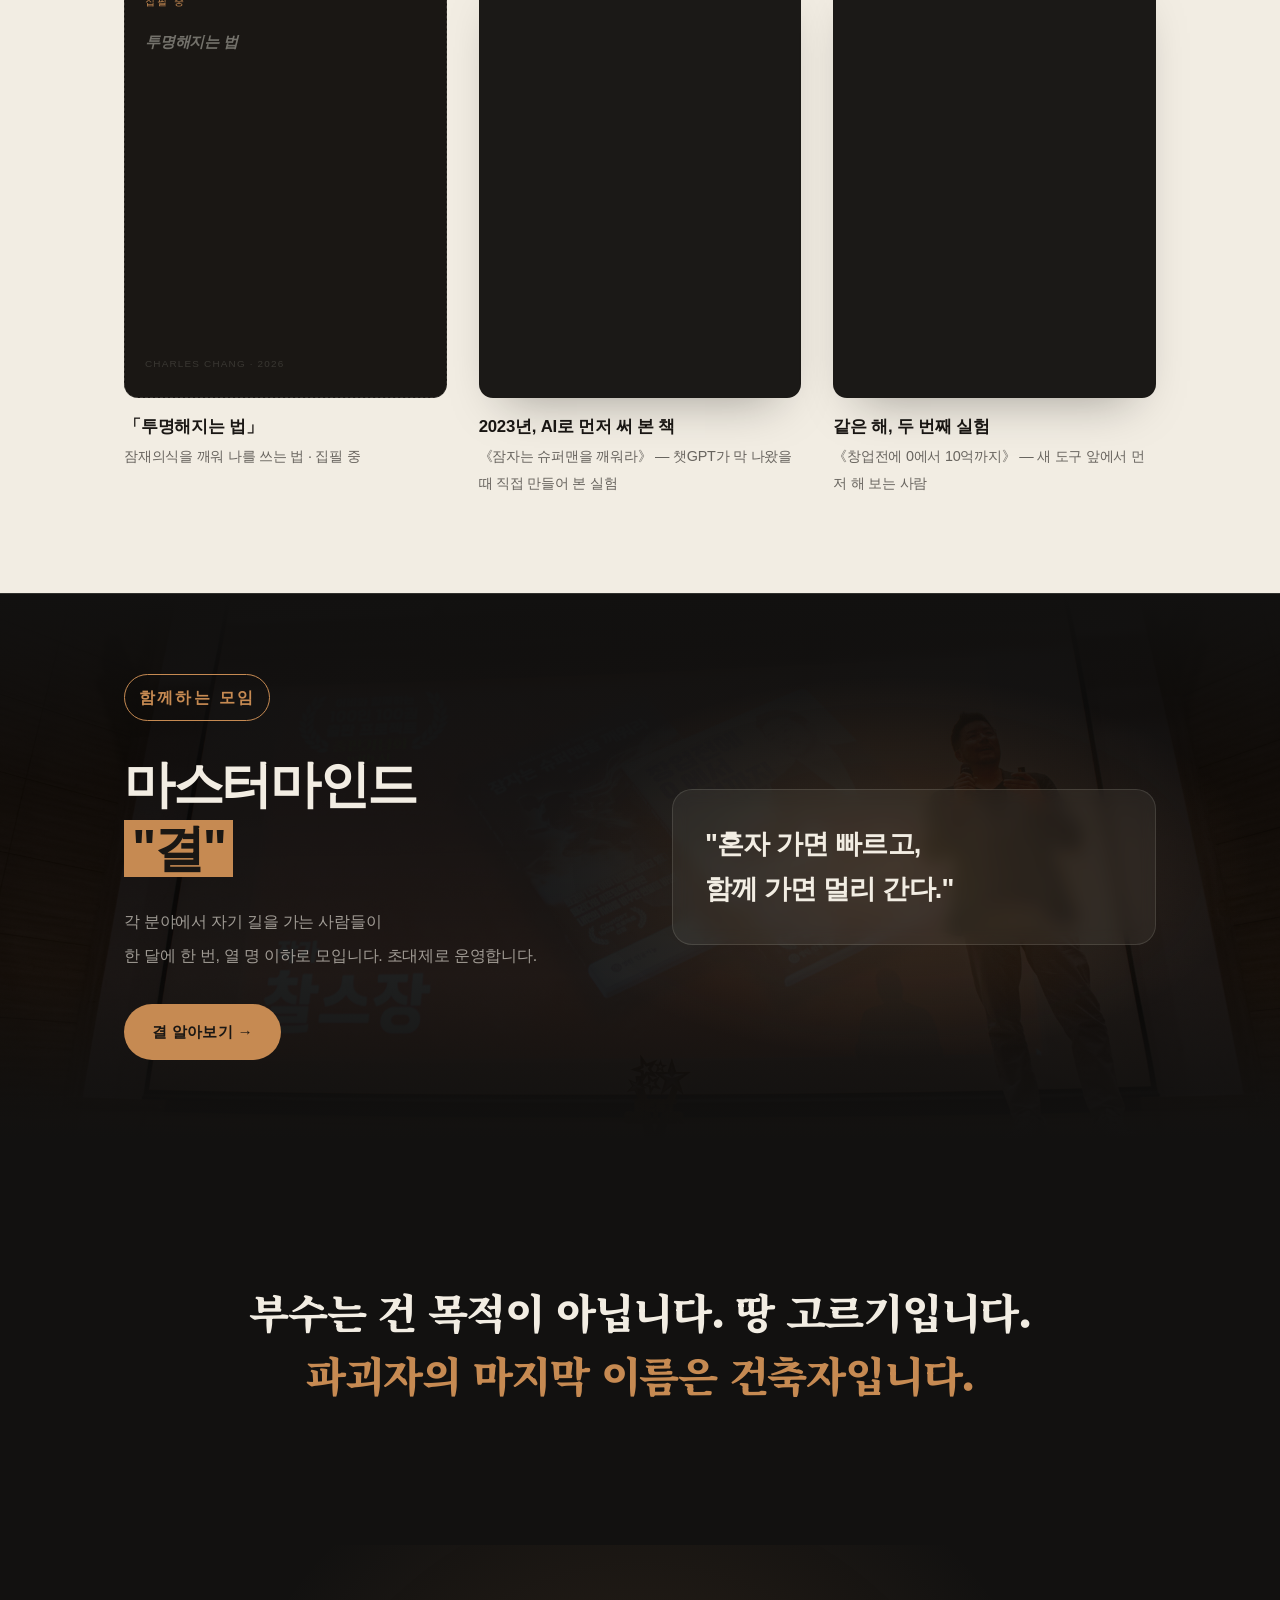
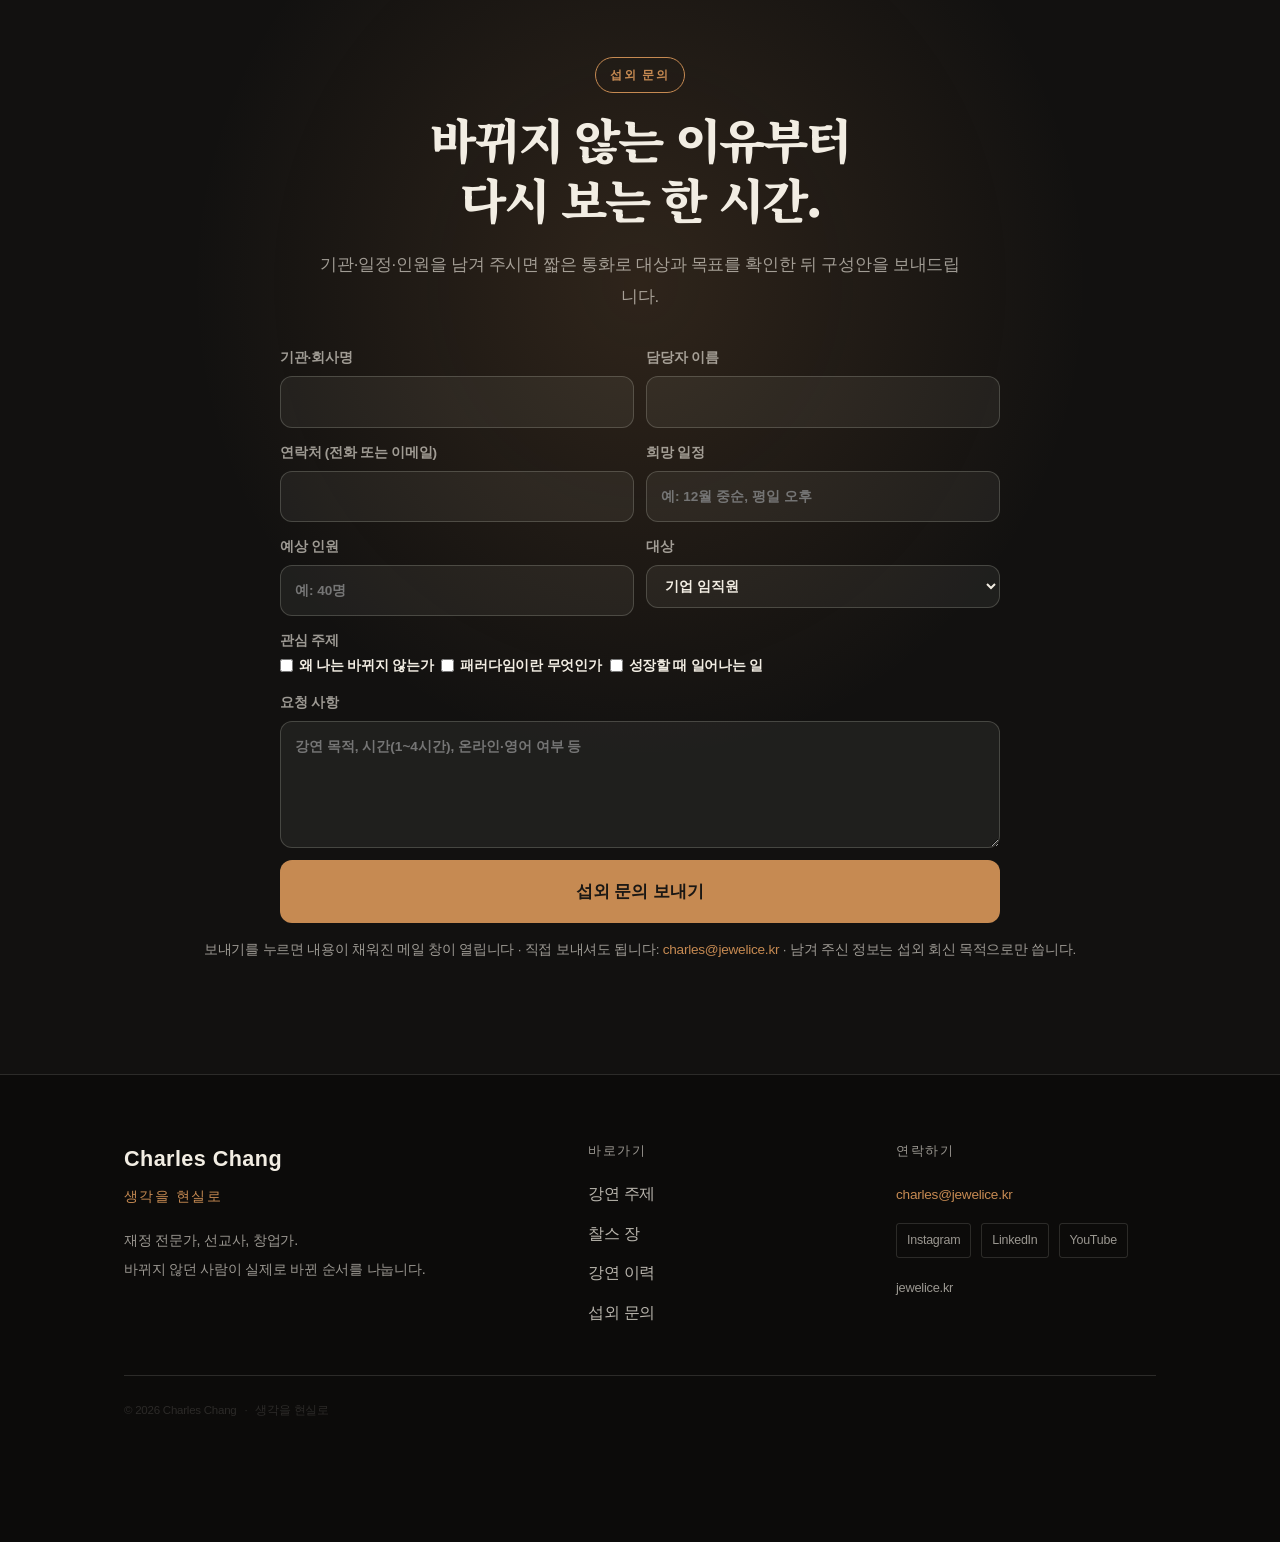
==== commit c880b71c: "v4: 스크롤 연출 + 따뜻한 검정·흙·종이 톤 - 첫 화면 제목이 단어 단위로 떠오름, 숫자 띠 카운트업 - 고정 장면 1: "리모델링은 새 집이 아닙니다" 문장이 스크롤에 따라" ====
--- a/index.html
+++ b/index.html
@@ -10,10 +10,14 @@
   <meta property="og:type" content="website" />
   <meta property="og:url" content="https://charles-page.onrender.com" />
   <meta property="og:image" content="https://charles-page.onrender.com/bg-audience.jpg" />
+  <link rel="preconnect" href="https://fonts.googleapis.com" />
+  <link rel="preconnect" href="https://fonts.gstatic.com" crossorigin />
+  <link href="https://fonts.googleapis.com/css2?family=Noto+Serif+KR:wght@700;900&display=swap" rel="stylesheet" />
   <link rel="stylesheet" href="https://cdn.jsdelivr.net/gh/orioncactus/pretendard@v1.3.9/dist/web/variable/pretendardvariable-dynamic-subset.min.css" />
   <link rel="stylesheet" href="style.css?v=24" />
   <link rel="stylesheet" href="style-v2.css?v=1" />
   <link rel="stylesheet" href="style-v3.css?v=1" />
+  <link rel="stylesheet" href="style-v4.css?v=1" />
 </head>
 <body>
 
@@ -40,103 +44,116 @@
   <a href="#contact" onclick="closeMobileNav()" class="nav-mobile-cta">섭외 문의</a>
 </div>
 
-<!-- ① 첫 화면 -->
+<!-- 첫 화면 -->
 <section id="hero">
   <div class="hero-bg" aria-hidden="true"></div>
   <div class="hero-overlay" aria-hidden="true"></div>
   <div class="hero-content">
     <p class="hero-eyebrow">마인드 교육 강연 · 찰스 장</p>
     <h1 class="hero-title">
-      <span class="h1-light">교육은 끝났는데,</span>
-      <strong class="h1-bold">왜 사람은 <mark>그대로</mark>일까요?</strong>
+      <span class="h1-light" data-split>교육은 끝났는데,</span>
+      <strong class="h1-bold" data-split>왜 사람은 <mark>그대로</mark>일까요?</strong>
     </h1>
     <p class="hero-subtitle">의지가 약해서가 아닙니다. 새로 배운 것이 옛 패러다임 위에 쌓였을 뿐입니다.<br>재정 전문가, 선교사, 창업가 — 세 번의 삶에서 직접 부수고 다시 세운 순서를 나눕니다.</p>
     <div class="hero-cta-row">
       <a href="#contact" class="hero-btn hero-btn-primary">강연 섭외 문의 <span class="hero-btn-arrow">→</span></a>
-      <a href="#topics" class="hero-btn hero-btn-secondary">강연 주제 보기</a>
-    </div>
-  </div>
-</section>
-
-<!-- 숫자 띠 -->
-<div class="stats-bar">
-  <div class="container">
-    <div class="stat"><span class="num">100억<small>+</small></span> 누적 매출 (2016~2026.10)</div>
-    <div class="stat"><span class="num">20만<small>개+</small></span> 쥬얼아이스 판매</div>
-    <div class="stat"><span class="num">14억</span> 와디즈 누적 펀딩</div>
-    <div class="stat"><span class="num">1,500<small>명</small></span> 한 번의 강연 청중</div>
+      <a href="#pain" class="hero-btn hero-btn-secondary">왜 그런지 보기</a>
+    </div>
+  </div>
+  <div class="scroll-cue" aria-hidden="true">SCROLL<i></i></div>
+</section>
+
+<!-- 숫자 -->
+<div class="stats-bar count-wrap">
+  <div class="container">
+    <div class="stat rv" style="--i:0"><span class="num"><span data-to="100">100</span>억<small>+</small></span> 누적 매출 (2016~2026.10)</div>
+    <div class="stat rv" style="--i:1"><span class="num"><span data-to="20">20</span>만<small>개+</small></span> 쥬얼아이스 판매</div>
+    <div class="stat rv" style="--i:2"><span class="num"><span data-to="14">14</span>억</span> 와디즈 누적 펀딩</div>
+    <div class="stat rv" style="--i:3"><span class="num"><span data-to="1500">1,500</span><small>명</small></span> 한 번의 강연 청중</div>
   </div>
 </div>
 
-<!-- ② 고민 -->
+<!-- 고민 -->
 <section id="pain" class="sec">
-  <div class="container">
-    <p class="section-label">이런 장면, 익숙하시죠?</p>
-    <h2>배운 건 많은데,<br><mark>달라진 건 없습니다.</mark></h2>
+  <div class="container pain-wrap">
+    <div class="pain-head">
+      <p class="section-label rv">이런 장면, 익숙하시죠?</p>
+      <h2 class="rv" style="--i:1">배운 건 많은데,<br><mark>달라진 건 없습니다.</mark></h2>
+    </div>
     <ul class="pain-list">
-      <li><b>01</b>교육 날엔 모두 고개를 끄덕였는데, 일주일 뒤엔 원래 방식으로 일합니다.</li>
-      <li><b>02</b>좋은 책과 강의를 수십 개 들었지만, 아는 것과 사는 것이 다릅니다.</li>
-      <li><b>03</b>새해마다 계획을 바꾸는데, 연말엔 같은 자리에 서 있습니다.</li>
-      <li><b>04</b>동기부여는 사흘 갑니다. 그다음엔 원래대로 돌아갑니다.</li>
+      <li class="rv"><b>01</b>교육 날엔 모두 고개를 끄덕였는데, 일주일 뒤엔 원래 방식으로 일합니다.</li>
+      <li class="rv"><b>02</b>좋은 책과 강의를 수십 개 들었지만, 아는 것과 사는 것이 다릅니다.</li>
+      <li class="rv"><b>03</b>새해마다 계획을 바꾸는데, 연말엔 같은 자리에 서 있습니다.</li>
+      <li class="rv"><b>04</b>동기부여는 사흘 갑니다. 그다음엔 원래대로 돌아갑니다.</li>
     </ul>
   </div>
 </section>
 
-<!-- ③ 원인 다시 보기 -->
-<section id="reframe" class="sec">
-  <div class="container reframe-grid">
-    <div>
-      <p class="section-label">계획이 아니라 기둥</p>
-      <h2>리모델링은<br><mark>새 집이 아닙니다.</mark></h2>
-      <p>벽지를 바꾸고 가구를 바꿔도 기둥이 같으면 같은 집입니다. 새 계획, 새 습관, 새 목표를 올려도 "이렇게 살아야 안전하다"는 <b>내가 세운 적 없는 기둥</b>이 그대로면 같은 자리로 돌아옵니다. 그 기둥을 <b>패러다임</b>이라고 부릅니다.</p>
-      <p>저는 10년 동안 투명한 얼음을 만들었습니다. 물을 급하게 얼리면 불순물이 안에 갇혀 뿌예집니다. 한 방향으로 천천히 얼려야 불순물이 <b>밖으로 밀려나며</b> 투명해집니다.</p>
-      <p>사람의 변화도 같습니다. 빼는 게 아니라, 순서대로 밀어내는 것입니다.</p>
-    </div>
-    <figure class="ice-card">
-      <img src="https://jewelice.kr/web/product/medium/202602/6874f582c3a5e30a1131f2cf47c919e6.jpg" alt="쥬얼아이스 투명얼음" />
-      <figcaption>쥬얼아이스 — 10년째 만들고 있는 투명얼음</figcaption>
-    </figure>
-  </div>
-</section>
-
-<!-- ④ 강연 주제 -->
+<!-- 고정 장면 1: 문장이 밝아짐 -->
+<section id="reframe" class="pin">
+  <div class="stage">
+    <div class="container">
+      <p class="section-label">리모델링은 새 집이 아닙니다</p>
+      <p class="scrub-text">벽지를 바꾸고 가구를 바꿔도 기둥이 같으면 같은 집입니다. 새 계획을 올려도 내가 세운 적 없는 기둥이 그대로면 같은 자리로 돌아옵니다. 그 기둥을 <b>패러다임이라고</b> 부릅니다.</p>
+    </div>
+  </div>
+</section>
+
+<!-- 고정 장면 2: 뿌연 얼음 → 투명한 얼음 -->
+<section id="ice" class="pin">
+  <div class="stage">
+    <div class="container ice-grid">
+      <div class="ice-frame">
+        <img src="https://jewelice.kr/web/product/medium/202602/6874f582c3a5e30a1131f2cf47c919e6.jpg" alt="쥬얼아이스 투명얼음" />
+        <div class="ice-meter"><b></b></div>
+      </div>
+      <div class="ice-steps">
+        <div class="st on"><small>01 · 급하게 얼리면</small><h3>불순물이 안에 갇혀,<br>뿌예집니다.</h3><p>서둘러 바꾸려 할수록, 옛 생각은 그대로 안에 남습니다.</p></div>
+        <div class="st"><small>02 · 한 방향으로, 천천히</small><h3>불순물이<br>밖으로 밀려납니다.</h3><p>빼려고 애쓰지 않아도, 순서대로 얼리면 밀려나는 것이 있습니다.</p></div>
+        <div class="st"><small>03 · 사람도 같습니다</small><h3>빼는 게 아니라,<br>순서대로 밀어내는 것.</h3><p>10년 동안 투명한 얼음을 만들며, 저는 이 원리를 사람에게서 다시 봤습니다.</p></div>
+      </div>
+    </div>
+  </div>
+</section>
+
+<!-- 강연 주제 -->
 <section id="topics" class="sec">
   <div class="container">
-    <p class="section-label">강연 주제</p>
-    <h2>바뀌지 않는 이유부터<br>다시 봅니다.</h2>
+    <p class="section-label rv">강연 주제</p>
+    <h2 class="rv" style="--i:1">바뀌지 않는 이유부터<br>다시 봅니다.</h2>
     <div class="topic-grid">
-      <article class="topic"><span class="no">01</span><h3>왜 나는<br>바뀌지 않는가</h3><p>교육을 받아도 바뀌지 못하는 이유. "아는 것이 사는 것을 대신할 때" 일어나는 일.</p></article>
-      <article class="topic"><span class="no">02</span><h3>패러다임이란<br>무엇인가</h3><p>내 안의 보이지 않는 설계도. 나와 패러다임의 싸움 — 왜 결심은 지고 습관은 이기는가.</p></article>
-      <article class="topic"><span class="no">03</span><h3>성장할 때, 안에서<br>진짜 일어나는 일</h3><p>두려움의 벽 앞에서 멈추는 이유와, 그 벽을 넘는 순서.</p></article>
-    </div>
-    <div class="flow"><span>뽑다</span><i>→</i><span>허물다</span><i>→</i><span>갈다</span><i>→</i><span>심다</span><i>→</i><span>세우다</span></div>
-    <p class="flow-note">새로 심기 전에, 묵은 땅부터 갈아엎는 순서. 세 주제는 한 강연 안에서 이어서도 다룹니다.</p>
-  </div>
-</section>
-
-<!-- ⑤ 세 번의 삶 -->
+      <article class="topic rv" style="--i:0"><span class="no">01</span><h3>왜 나는<br>바뀌지 않는가</h3><p>교육을 받아도 바뀌지 못하는 이유. "아는 것이 사는 것을 대신할 때" 일어나는 일.</p></article>
+      <article class="topic rv" style="--i:1"><span class="no">02</span><h3>패러다임이란<br>무엇인가</h3><p>내 안의 보이지 않는 설계도. 나와 패러다임의 싸움 — 왜 결심은 지고 습관은 이기는가.</p></article>
+      <article class="topic rv" style="--i:2"><span class="no">03</span><h3>성장할 때, 안에서<br>진짜 일어나는 일</h3><p>두려움의 벽 앞에서 멈추는 이유와, 그 벽을 넘는 순서.</p></article>
+    </div>
+    <div class="flow"><span style="--i:0">뽑다</span><i>→</i><span style="--i:1">허물다</span><i>→</i><span style="--i:2">갈다</span><i>→</i><span style="--i:3">심다</span><i>→</i><span style="--i:4">세우다</span></div>
+    <p class="flow-note rv">새로 심기 전에, 묵은 땅부터 갈아엎는 순서. 세 주제는 한 강연 안에서 이어서도 다룹니다.</p>
+  </div>
+</section>
+
+<!-- 세 번의 삶 -->
 <section id="about">
   <div class="container">
     <div class="about-intro">
-      <p class="section-label">왜 찰스 장인가</p>
-      <h2>세 번 무너지고,<br><mark>세 번 다시 지은</mark> 사람</h2>
+      <p class="section-label rv">왜 찰스 장인가</p>
+      <h2 class="rv" style="--i:1">세 번 무너지고,<br><mark>세 번 다시 지은</mark> 사람</h2>
     </div>
     <div class="chapters">
-      <div class="chapter-row">
+      <div class="chapter-row rv">
         <div class="chapter-label">01</div>
         <div class="chapter-content">
           <h3>미국의 재정 전문가</h3>
           <p>금융회사 부사장까지 올라 성공했습니다.<br>그런데 그때 저는 108kg에 매일 술을 마셨습니다.<br><span class="hl">겉은 성공했는데, 내가 누군지 몰랐습니다.</span></p>
         </div>
       </div>
-      <div class="chapter-row">
+      <div class="chapter-row rv">
         <div class="chapter-label">02</div>
         <div class="chapter-content">
           <h3>선교사</h3>
           <p>2008년 금융위기 뒤 한국으로 돌아와, 8년 동안 선교사로<br>동남아와 아프리카의 가장 낮은 곳을 걸었습니다.<br>인도 오지의 한여름 텐트에서 1,500명이 세 시간 넘게 강의를 듣던 날,<br><span class="hl">사람의 삶이 바뀌는 순간</span>을 처음 봤습니다.</p>
         </div>
       </div>
-      <div class="chapter-row">
+      <div class="chapter-row rv">
         <div class="chapter-label">03</div>
         <div class="chapter-content">
           <h3>창업가</h3>
@@ -145,44 +162,44 @@
       </div>
     </div>
 
-    <div class="applied" id="brands">
+    <div class="applied rv" id="brands">
       <h3>배운 이론을, 제 사업에 먼저 써 봤습니다.</h3>
       <p>막상 사업을 해 보니 머리로 아는 것만으로는 안 되는 이유가 보였습니다. 생각지 못한 세금 문제, 사람 문제, 주변의 수많은 변수. 그 이론을 제 회사와 컨설팅 현장에 직접 적용하며 부딪히고 다듬었습니다. 그래서 제 강연은 <b>현실에서 한 번 깨져 본 이론</b>입니다.</p>
       <div class="process"><span>제품 기획</span><span>금형</span><span>공장</span><span>해외 발주</span><span>수입·수출</span><span>판매</span></div>
       <div class="brand-mini">
-        <div><img src="https://jewelice.kr/web/product/medium/202602/6874f582c3a5e30a1131f2cf47c919e6.jpg" alt="쥬얼아이스" /><b>쥬얼아이스</b><small>투명얼음</small></div>
-        <div><img src="https://jewelice.kr/web/product/medium/202602/96c95255e3a9e6d49e6d9798d3b90ed1.jpg" alt="아블러" /><b>아블러</b><small>홈바·제빙</small></div>
-        <div><img src="https://jewelice.kr/web/product/medium/202602/7cce638ba474c45755fac89ca0a4b9bc.jpg" alt="아블러제로" /><b>아블러제로</b><small>주방용품</small></div>
-        <div><img src="naengmyeon.jpg" alt="한반도랭면" /><b>한반도 키친</b><small>간편식 평양냉면</small></div>
-        <div><div class="ph">오미엘</div><b>오미엘</b><small>퍼스널 가구·홈케어</small></div>
+        <div class="rv" style="--i:0"><img src="https://jewelice.kr/web/product/medium/202602/6874f582c3a5e30a1131f2cf47c919e6.jpg" alt="쥬얼아이스" /><b>쥬얼아이스</b><small>투명얼음</small></div>
+        <div class="rv" style="--i:1"><img src="https://jewelice.kr/web/product/medium/202602/96c95255e3a9e6d49e6d9798d3b90ed1.jpg" alt="아블러" /><b>아블러</b><small>홈바·제빙</small></div>
+        <div class="rv" style="--i:2"><img src="https://jewelice.kr/web/product/medium/202602/7cce638ba474c45755fac89ca0a4b9bc.jpg" alt="아블러제로" /><b>아블러제로</b><small>주방용품</small></div>
+        <div class="rv" style="--i:3"><img src="naengmyeon.jpg" alt="한반도랭면" /><b>한반도 키친</b><small>간편식 평양냉면</small></div>
+        <div class="rv" style="--i:4"><div class="ph">오미엘</div><b>오미엘</b><small>퍼스널 가구·홈케어</small></div>
       </div>
       <p style="margin-top:20px">와디즈·킥스타터·마쿠아케로 국내외 펀딩, 해외에서만 25만 달러. 한반도랭면은 2018년 와디즈 오픈 15분 만에 목표 300%를 넘겼습니다.<br>마인드 교육을 하는 사람 중 <b>공장 바닥과 세금 고지서를 아는 사람</b>은 많지 않습니다.</p>
     </div>
   </div>
 </section>
 
-<!-- ⑦ 강연 이력 · 진행 -->
+<!-- 강연 이력 -->
 <section id="speaking" class="sec">
   <div class="container">
-    <p class="section-label">강연 이력</p>
-    <h2>현장에서 계속<br><mark>말해 왔습니다.</mark></h2>
+    <p class="section-label rv">강연 이력</p>
+    <h2 class="rv" style="--i:1">현장에서 계속<br><mark>말해 왔습니다.</mark></h2>
     <div class="speak-grid">
       <div>
-        <figure class="speak-photo"><img src="bg-stage.jpg" alt="국회의원회관 출판기념회 무대에서 강연하는 찰스 장" /><figcaption>2023.6.18 국회의원회관 · 100인 100권 출판 프로젝트 출판기념회</figcaption></figure>
-        <figure class="speak-photo"><img src="bg-audience.jpg" alt="출판기념회 청중 앞의 찰스 장" /></figure>
+        <figure class="speak-photo rv rv-l"><img src="bg-stage.jpg" alt="국회의원회관 출판기념회 무대에서 강연하는 찰스 장" /><figcaption>2023.6.18 국회의원회관 · 100인 100권 출판 프로젝트 출판기념회</figcaption></figure>
+        <figure class="speak-photo rv rv-l"><img src="bg-audience.jpg" alt="출판기념회 청중 앞의 찰스 장" /></figure>
       </div>
       <div>
         <ul class="venue">
-          <li><b>창업진흥원</b><span>2021 실전창업교육 — 스타트업 마케팅 전략 · 크라우드펀딩의 이해와 실습</span></li>
-          <li><b>인사이트플랫폼</b><span>HMR 유통마케팅 과정 2기·3기 (2021)</span></li>
-          <li><b>서울먹거리창업센터</b><span>강의·멘토링 (2021)</span></li>
-          <li><b>푸드테크 창업자 특강</b><span>2021</span></li>
-          <li><b>경희대학교</b><span>창업 강연 「최고의 나는 이미 내 안에 잠자고 있다」 (2023)</span></li>
-          <li><b>인도 ILO 팀</b><span>영어 강연 (2023)</span></li>
-          <li><b>와디즈</b><span>크라우드펀딩 강연</span></li>
-          <li><b>인도 오지 텐트 강연</b><span>청중 1,500명</span></li>
+          <li class="rv" style="--i:0"><b>창업진흥원</b><span>2021 실전창업교육 — 스타트업 마케팅 전략 · 크라우드펀딩의 이해와 실습</span></li>
+          <li class="rv" style="--i:1"><b>인사이트플랫폼</b><span>HMR 유통마케팅 과정 2기·3기 (2021)</span></li>
+          <li class="rv" style="--i:2"><b>서울먹거리창업센터</b><span>강의·멘토링 (2021)</span></li>
+          <li class="rv" style="--i:3"><b>푸드테크 창업자 특강</b><span>2021</span></li>
+          <li class="rv" style="--i:4"><b>경희대학교</b><span>창업 강연 「최고의 나는 이미 내 안에 잠자고 있다」 (2023)</span></li>
+          <li class="rv" style="--i:5"><b>인도 ILO 팀</b><span>영어 강연 (2023)</span></li>
+          <li class="rv" style="--i:6"><b>와디즈</b><span>크라우드펀딩 강연</span></li>
+          <li class="rv" style="--i:7"><b>인도 오지 텐트 강연</b><span>청중 1,500명</span></li>
         </ul>
-        <table class="spec">
+        <table class="spec rv">
           <tr><th>시간</th><td>1시간 기본 강연부터 2~3시간 심화 과정까지 (최대 4시간)</td></tr>
           <tr><th>방식</th><td>오프라인 · 온라인 모두 가능 · <b>영어 강연 가능</b></td></tr>
           <tr><th>대상</th><td>기업 임직원 · 창업가·소상공인 교육 · 지자체·공공기관 · 대학</td></tr>
@@ -193,12 +210,12 @@
   </div>
 </section>
 
-<!-- ⑧ FAQ -->
-<section id="faq" class="sec" style="background:var(--bg)">
-  <div class="container">
-    <p class="section-label">자주 묻는 것</p>
-    <h2>섭외 전에<br>많이 물으시는 것</h2>
-    <div class="faq">
+<!-- FAQ -->
+<section id="faq" class="sec">
+  <div class="container">
+    <p class="section-label rv">자주 묻는 것</p>
+    <h2 class="rv" style="--i:1">섭외 전에<br>많이 물으시는 것</h2>
+    <div class="faq rv" style="--i:2">
       <details open><summary>종교 강연인가요?</summary><p>아닙니다. 선교사로 일한 시간은 제 이야기의 일부이고, 강연은 누구나 들을 수 있는 마인드 교육입니다.</p></details>
       <details><summary>비용은 어떻게 되나요?</summary><p>대상·인원·시간·지역에 따라 다릅니다. 문의 주시면 구성안과 함께 안내드립니다.</p></details>
       <details><summary>온라인이나 영어로도 되나요?</summary><p>네, 둘 다 가능합니다. 미국에서 18년을 살았습니다.</p></details>
@@ -207,12 +224,12 @@
   </div>
 </section>
 
-<!-- ⑩ 쓰는 사람 -->
+<!-- 쓰는 사람 -->
 <section id="books" class="sec">
   <div class="container">
-    <p class="section-label">쓰는 사람</p>
+    <p class="section-label rv">쓰는 사람</p>
     <div class="books-row">
-      <div class="book writing">
+      <div class="book writing rv" style="--i:0">
         <div class="book-cover book-cover-3"><div class="cover-body cover-body-writing">
           <span class="cover-writing-label">집필 중</span>
           <p class="cover-title">투명해지는 법</p>
@@ -220,11 +237,11 @@
         </div></div>
         <div class="book-info"><h3>「투명해지는 법」</h3><p>잠재의식을 깨워 나를 쓰는 법 · 집필 중</p></div>
       </div>
-      <div class="book">
+      <div class="book rv" style="--i:1">
         <a class="book-cover book-cover-img book-link" href="https://product.kyobobook.co.kr/detail/S000202293986" target="_blank" rel="noopener"><img src="https://image.yes24.com/goods/118955277/XL" alt="잠자는 슈퍼맨을 깨워라" /></a>
         <div class="book-info"><h3>2023년, AI로 먼저 써 본 책</h3><p>《잠자는 슈퍼맨을 깨워라》 — 챗GPT가 막 나왔을 때 직접 만들어 본 실험</p></div>
       </div>
-      <div class="book">
+      <div class="book rv" style="--i:2">
         <a class="book-cover book-cover-img book-link" href="https://product.kyobobook.co.kr/detail/S000202610449" target="_blank" rel="noopener"><img src="https://image.yes24.com/goods/119266727/XL" alt="창업전에 0에서 10억까지" /></a>
         <div class="book-info"><h3>같은 해, 두 번째 실험</h3><p>《창업전에 0에서 10억까지》 — 새 도구 앞에서 먼저 해 보는 사람</p></div>
       </div>
@@ -232,27 +249,29 @@
   </div>
 </section>
 
-<!-- ⑪ 결 -->
+<!-- 결 -->
 <section id="mastermind">
   <div class="container">
     <div class="mastermind-inner">
-      <div class="mastermind-text">
+      <div class="mastermind-text rv">
         <p class="section-label">함께하는 모임</p>
         <h2>마스터마인드<br><em>"결"</em></h2>
         <p>각 분야에서 자기 길을 가는 사람들이<br>한 달에 한 번, 열 명 이하로 모입니다. 초대제로 운영합니다.</p>
         <a href="#" class="btn-outline" onclick="openMembershipModal(event)">결 알아보기 →</a>
       </div>
-      <div class="mastermind-quote"><blockquote>"혼자 가면 빠르고,<br>함께 가면 멀리 간다."</blockquote></div>
-    </div>
-  </div>
-</section>
-
-<!-- ⑫ 섭외 문의 -->
+      <div class="mastermind-quote rv" style="--i:1"><blockquote>"혼자 가면 빠르고,<br>함께 가면 멀리 간다."</blockquote></div>
+    </div>
+  </div>
+</section>
+
+<div class="container"><p class="end-quote rv">부수는 건 목적이 아닙니다. 땅 고르기입니다.<br><em>파괴자의 마지막 이름은 건축자입니다.</em></p></div>
+
+<!-- 섭외 문의 -->
 <section id="contact" class="sec">
   <div class="container">
     <p class="section-label" style="display:table;margin:0 auto">섭외 문의</p>
-    <h2>바뀌지 않는 이유부터<br>다시 보는 한 시간.</h2>
-    <p class="lead" style="color:var(--muted)">기관·일정·인원을 남겨 주시면 짧은 통화로 대상과 목표를 확인한 뒤 구성안을 보내드립니다.</p>
+    <h2 class="rv">바뀌지 않는 이유부터<br>다시 보는 한 시간.</h2>
+    <p class="lead rv" style="color:var(--muted)">기관·일정·인원을 남겨 주시면 짧은 통화로 대상과 목표를 확인한 뒤 구성안을 보내드립니다.</p>
     <form class="inq" onsubmit="handleSpeakingInquiry(event)">
       <label>기관·회사명<input name="org" required /></label>
       <label>담당자 이름<input name="name" required /></label>
@@ -308,7 +327,7 @@
   </div>
 </footer>
 
-<!-- 결 멤버십 모달 (기존 유지) -->
+<!-- 결 멤버십 모달 -->
 <div id="membershipModal" class="modal-overlay" onclick="closeMembershipModal(event)">
   <div class="modal-box">
     <button class="modal-close" onclick="closeMembershipModal()">&times;</button>
@@ -334,6 +353,7 @@
 </div>
 <script>addEventListener('scroll',()=>stickyCta.classList.toggle('show',scrollY>innerHeight*0.8&&contact.getBoundingClientRect().top>innerHeight),{passive:true})</script>
 <script src="script.js?v=11"></script>
+<script src="motion.js?v=1"></script>
 <script>
 // ponytail: 시트 연동 Apps Script 배포가 404(2026-10-28 확인)라 메일 앱으로 보낸다. 새 배포가 생기면 SHEET_URL 전송으로 되돌림.
 var INQUIRY_EMAIL = 'charles@jewelice.kr';
--- a/style-v4.css
+++ b/style-v4.css
@@ -0,0 +1,115 @@
+/* ===== v4 — 톤(따뜻한 검정·흙·종이) + 스크롤 연출. style.css → v2 → v3 → v4 순서로 덮어쓰기 ===== */
+:root {
+  --bg: #121110;
+  --bg-alt: #1b1917;
+  --cream: #f2ede3;
+  --text: #f2ede3;
+  --muted: rgba(242,237,227,0.62);
+  --faint: rgba(242,237,227,0.14);
+  --ink: #1a1714;
+  --accent: #c68a52;
+  --accent-hi: #d9a06a;
+  --serif: 'Noto Serif KR', 'Nanum Myeongjo', serif;
+  --dots: none;
+  --ease: cubic-bezier(.2,.7,.2,1);
+}
+body { background: var(--bg); }
+/* 흙빛 필름 그레인 — 화면 전체에 얇게 */
+body::before {
+  content: ''; position: fixed; inset: -50%; z-index: 999; pointer-events: none; opacity: .07;
+  background-image: url("data:image/svg+xml,%3Csvg xmlns='http://www.w3.org/2000/svg' width='160' height='160'%3E%3Cfilter id='n'%3E%3CfeTurbulence type='fractalNoise' baseFrequency='.9' numOctaves='3' stitchTiles='stitch'/%3E%3C/filter%3E%3Crect width='100%25' height='100%25' filter='url(%23n)'/%3E%3C/svg%3E");
+}
+#pain, #topics, #speaking, .stats-bar, #books { --text: #1a1714; --muted: rgba(26,23,20,.64); --faint: rgba(26,23,20,.13); background: var(--cream); }
+#reframe, #proof, #about, #faq, #contact, #mastermind { background-color: var(--bg); background-image: none; }
+#contact { background: radial-gradient(ellipse 50% 60% at 50% 30%, rgba(198,138,82,.16), transparent 70%), var(--bg); }
+footer { background: #0c0b0a; }
+.section-label { background: transparent; border: 1px solid currentColor; color: var(--accent) !important; letter-spacing: .14em; }
+.serif { font-family: var(--serif); font-weight: 900; letter-spacing: -.03em; }
+
+/* ---------- 등장 연출 (JS가 html.motion을 붙일 때만 숨김 → JS 없으면 그냥 보임) ---------- */
+html.motion .rv { opacity: 0; transform: translateY(28px); transition: opacity .9s var(--ease), transform .9s var(--ease); transition-delay: calc(var(--i, 0) * 110ms); }
+html.motion .rv.in { opacity: 1; transform: none; }
+html.motion .rv-l { transform: translateX(-36px); }
+html.motion .rv-r { transform: translateX(36px); }
+html.motion .rv-l.in, html.motion .rv-r.in { transform: none; }
+
+/* 첫 화면: 단어가 하나씩 떠오름 */
+.hero-title .w { display: inline-block; }
+html.motion .hero-title .w { opacity: 0; transform: translateY(.5em); filter: blur(6px); animation: wIn .9s var(--ease) forwards; animation-delay: calc(.35s + var(--i) * .12s); }
+@keyframes wIn { to { opacity: 1; transform: none; filter: none; } }
+.hero-title, .hero-eyebrow, .hero-subtitle, .hero-cta-row { opacity: 1 !important; transform: none !important; animation-name: none; }
+html.motion .hero-subtitle, html.motion .hero-cta-row { opacity: 0 !important; animation: wIn 1s var(--ease) 1.5s forwards !important; }
+html.motion .hero-cta-row { animation-delay: 1.8s !important; }
+.scroll-cue { position: absolute; left: 50%; bottom: 22px; transform: translateX(-50%); z-index: 10; color: rgba(242,237,227,.65); font-size: .72rem; letter-spacing: .3em; display: flex; flex-direction: column; align-items: center; gap: 8px; }
+.scroll-cue i { width: 1px; height: 40px; background: linear-gradient(var(--accent), transparent); animation: cue 2s ease-in-out infinite; transform-origin: top; }
+@keyframes cue { 0%,100% { transform: scaleY(.3); opacity: .4 } 50% { transform: scaleY(1); opacity: 1 } }
+
+/* 고민 4개: 왼쪽 제목 고정, 오른쪽 문장이 차례로 */
+.pain-wrap { display: grid; grid-template-columns: .9fr 1.1fr; gap: 56px; align-items: start; }
+.pain-wrap .pain-head { position: sticky; top: 120px; }
+.pain-list { grid-template-columns: 1fr; margin: 0; }
+.pain-list li { font-size: clamp(1.1rem, 1.8vw, 1.35rem); padding: 34px 0; }
+
+/* ---------- 스크롤 고정 장면 ---------- */
+.pin { position: relative; }
+.pin .stage { position: sticky; top: 0; height: 100vh; height: 100svh; display: flex; align-items: center; overflow: hidden; }
+#reframe.pin { height: 260vh; }
+#ice.pin { height: 320vh; }
+
+/* 장면 1: 문장이 단어 단위로 밝아짐 */
+.scrub-text { font-family: var(--serif); font-weight: 900; font-size: clamp(1.9rem, 4.6vw, 3.9rem); line-height: 1.45; letter-spacing: -.035em; max-width: 1000px; }
+.scrub-text .sw { opacity: .14; transition: opacity .25s linear; }
+.scrub-text .sw.hot { color: var(--accent); }
+html:not(.motion) .scrub-text .sw { opacity: 1; }
+
+/* 장면 2: 뿌연 얼음 → 투명한 얼음 */
+#ice .stage { background: #0e0d0c; }
+.ice-grid { display: grid; grid-template-columns: 1fr 1fr; gap: 64px; align-items: center; width: 100%; }
+.ice-frame { position: relative; aspect-ratio: 1; border-radius: 24px; overflow: hidden; background: #0b0a09; }
+.ice-frame img { position: absolute; inset: 0; width: 100%; height: 100%; object-fit: cover;
+  filter: blur(calc((1 - var(--p, 1)) * 16px)) contrast(calc(.7 + var(--p, 1) * .35)) brightness(calc(.75 + var(--p, 1) * .3)); transform: scale(calc(1.12 - var(--p, 1) * .12)); }
+.ice-frame::after { content: ''; position: absolute; inset: 0; background: radial-gradient(circle at 50% 55%, rgba(235,232,225,.55), rgba(200,196,188,.25) 60%, transparent 80%); opacity: calc((1 - var(--p, 1)) * .9); mix-blend-mode: screen; }
+.ice-meter { position: absolute; left: 20px; right: 20px; bottom: 18px; height: 3px; background: rgba(255,255,255,.15); border-radius: 3px; overflow: hidden; z-index: 2; }
+.ice-meter b { display: block; height: 100%; width: calc(var(--p, 1) * 100%); background: var(--accent); }
+.ice-steps { position: relative; min-height: 300px; }
+.ice-steps .st { position: absolute; inset: 0; opacity: 0; transform: translateY(18px); transition: opacity .6s var(--ease), transform .6s var(--ease); }
+.ice-steps .st.on { opacity: 1; transform: none; }
+html:not(.motion) .ice-steps .st { position: static; opacity: 1; transform: none; margin-bottom: 28px; }
+.ice-steps small { color: var(--accent); font-weight: 800; letter-spacing: .14em; font-size: .78rem; }
+.ice-steps h3 { font-family: var(--serif); font-weight: 900; font-size: clamp(1.7rem, 3.4vw, 2.7rem); line-height: 1.35; letter-spacing: -.03em; margin: 12px 0 14px; }
+.ice-steps p { color: var(--muted); font-size: 1.05rem; line-height: 1.9; }
+
+/* 파괴자의 순서: 차례로 불이 켜짐 */
+.flow span { background: transparent; color: var(--text); border: 1px solid var(--faint); transition: background .5s var(--ease), color .5s var(--ease), border-color .5s; transition-delay: calc(var(--i, 0) * 260ms); }
+.flow.in span, html:not(.motion) .flow span { background: var(--ink); color: var(--cream); border-color: var(--ink); }
+.flow span:last-of-type { transition-delay: calc(var(--i, 0) * 260ms); }
+.flow.in span:last-of-type { background: var(--accent); border-color: var(--accent); color: var(--ink); }
+
+/* 세 번의 삶: 세로 진행선 */
+.chapters { position: relative; border-top: 0; }
+.chapters { padding-left: 28px; }
+.chapters::before { content: ''; position: absolute; left: 0; top: 64px; bottom: 64px; width: 1px; background: var(--faint); }
+.chapters::after { content: ''; position: absolute; left: 0; top: 64px; bottom: 64px; width: 2px; background: var(--accent); transform-origin: top; transform: scaleY(var(--p, 1)); }
+.chapter-row { border-bottom: 0; position: relative; }
+.chapter-label { font-family: var(--serif); }
+.about-intro h2 { font-family: var(--serif); font-weight: 900; }
+
+/* 숫자 */
+.stat .num { font-variant-numeric: tabular-nums; }
+
+/* 마지막 문장 */
+#contact h2 { font-family: var(--serif); font-weight: 900; }
+.end-quote { font-family: var(--serif); font-weight: 900; font-size: clamp(1.6rem, 3.6vw, 2.6rem); line-height: 1.5; text-align: center; letter-spacing: -.03em; padding: 140px 0; }
+.end-quote em { font-style: normal; color: var(--accent); }
+
+@media (max-width: 760px) {
+  .pain-wrap, .ice-grid { grid-template-columns: 1fr; gap: 28px; }
+  .pain-wrap .pain-head { position: static; }
+  .ice-frame { width: 100%; max-width: 74vw; margin: 0 auto; }
+  .ice-steps { min-height: 250px; }
+  #ice .stage { align-items: flex-start; padding-top: 84px; }
+  .chapters { padding-left: 18px; }
+}
+@media (prefers-reduced-motion: reduce) {
+  html.motion .rv, html.motion .hero-title .w, html.motion .hero-subtitle, html.motion .hero-cta-row { opacity: 1 !important; transform: none !important; filter: none !important; animation: none !important; transition: none !important; }
+}
